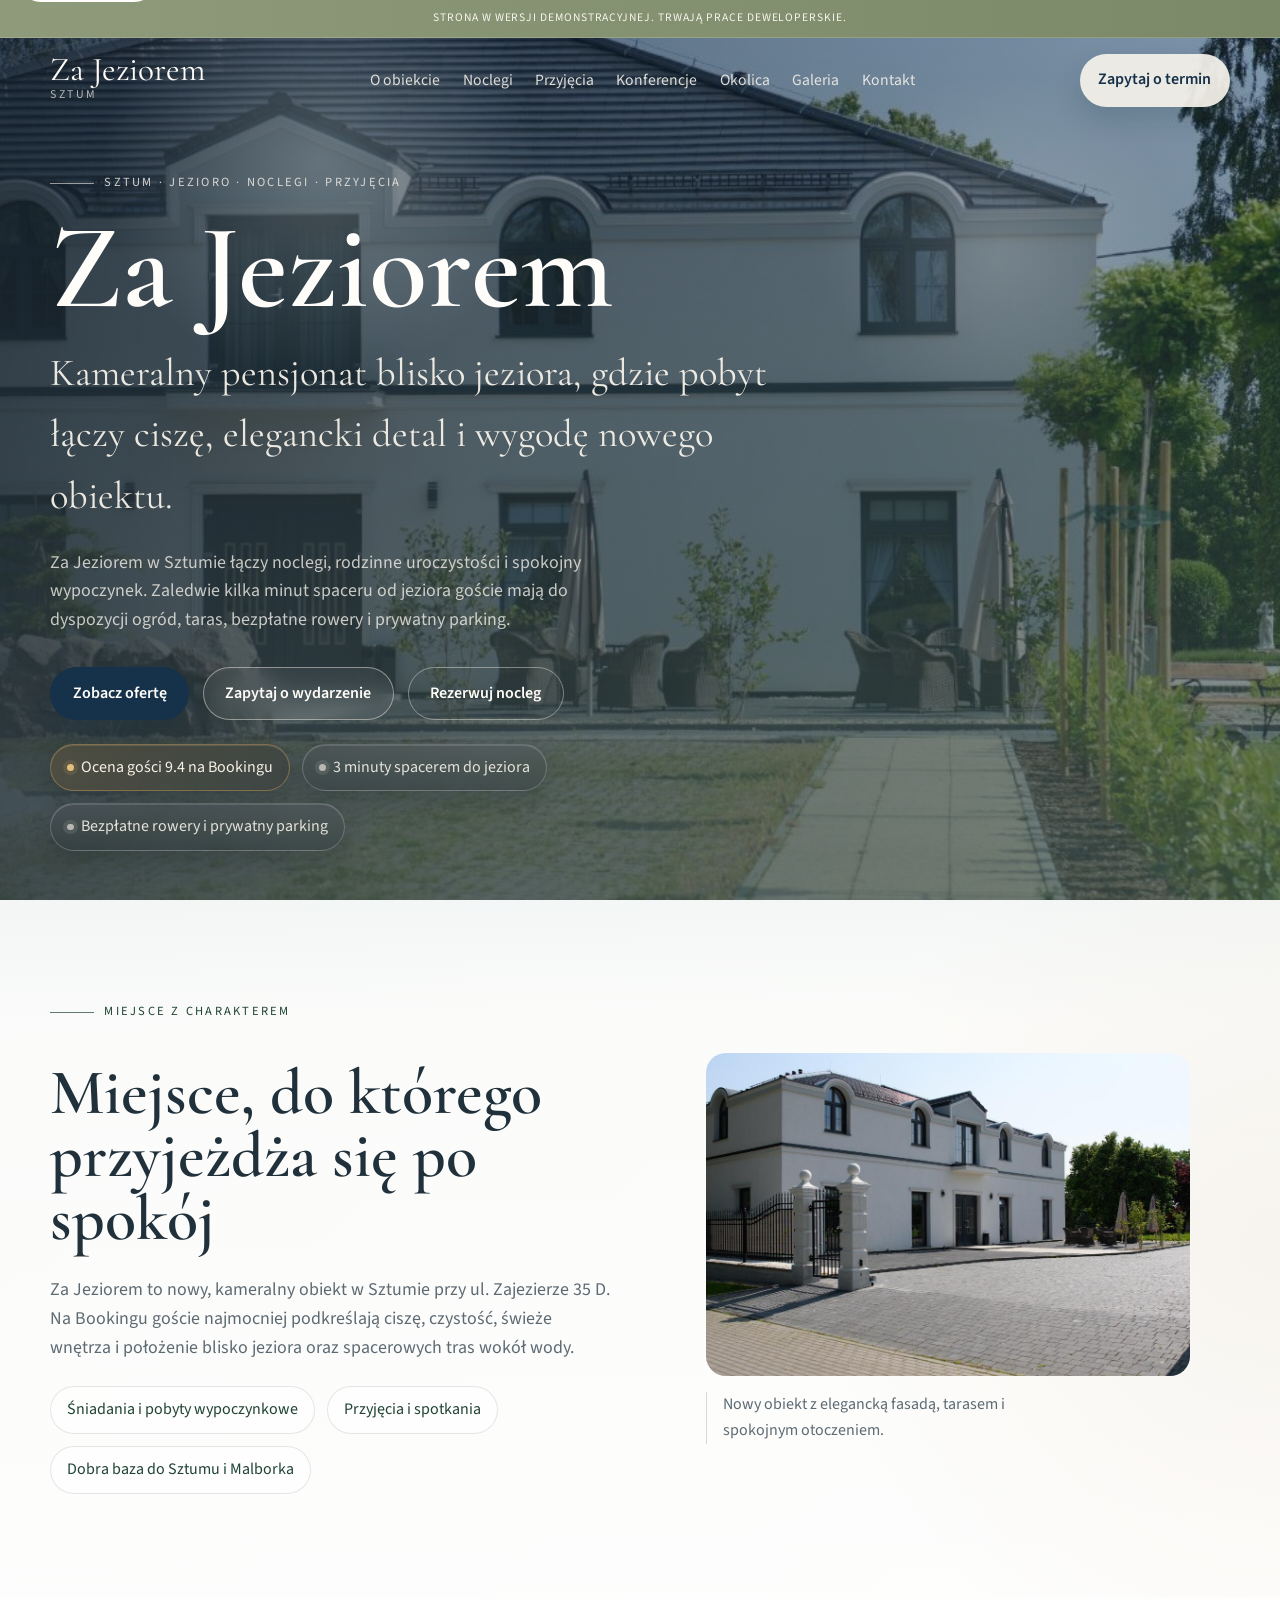
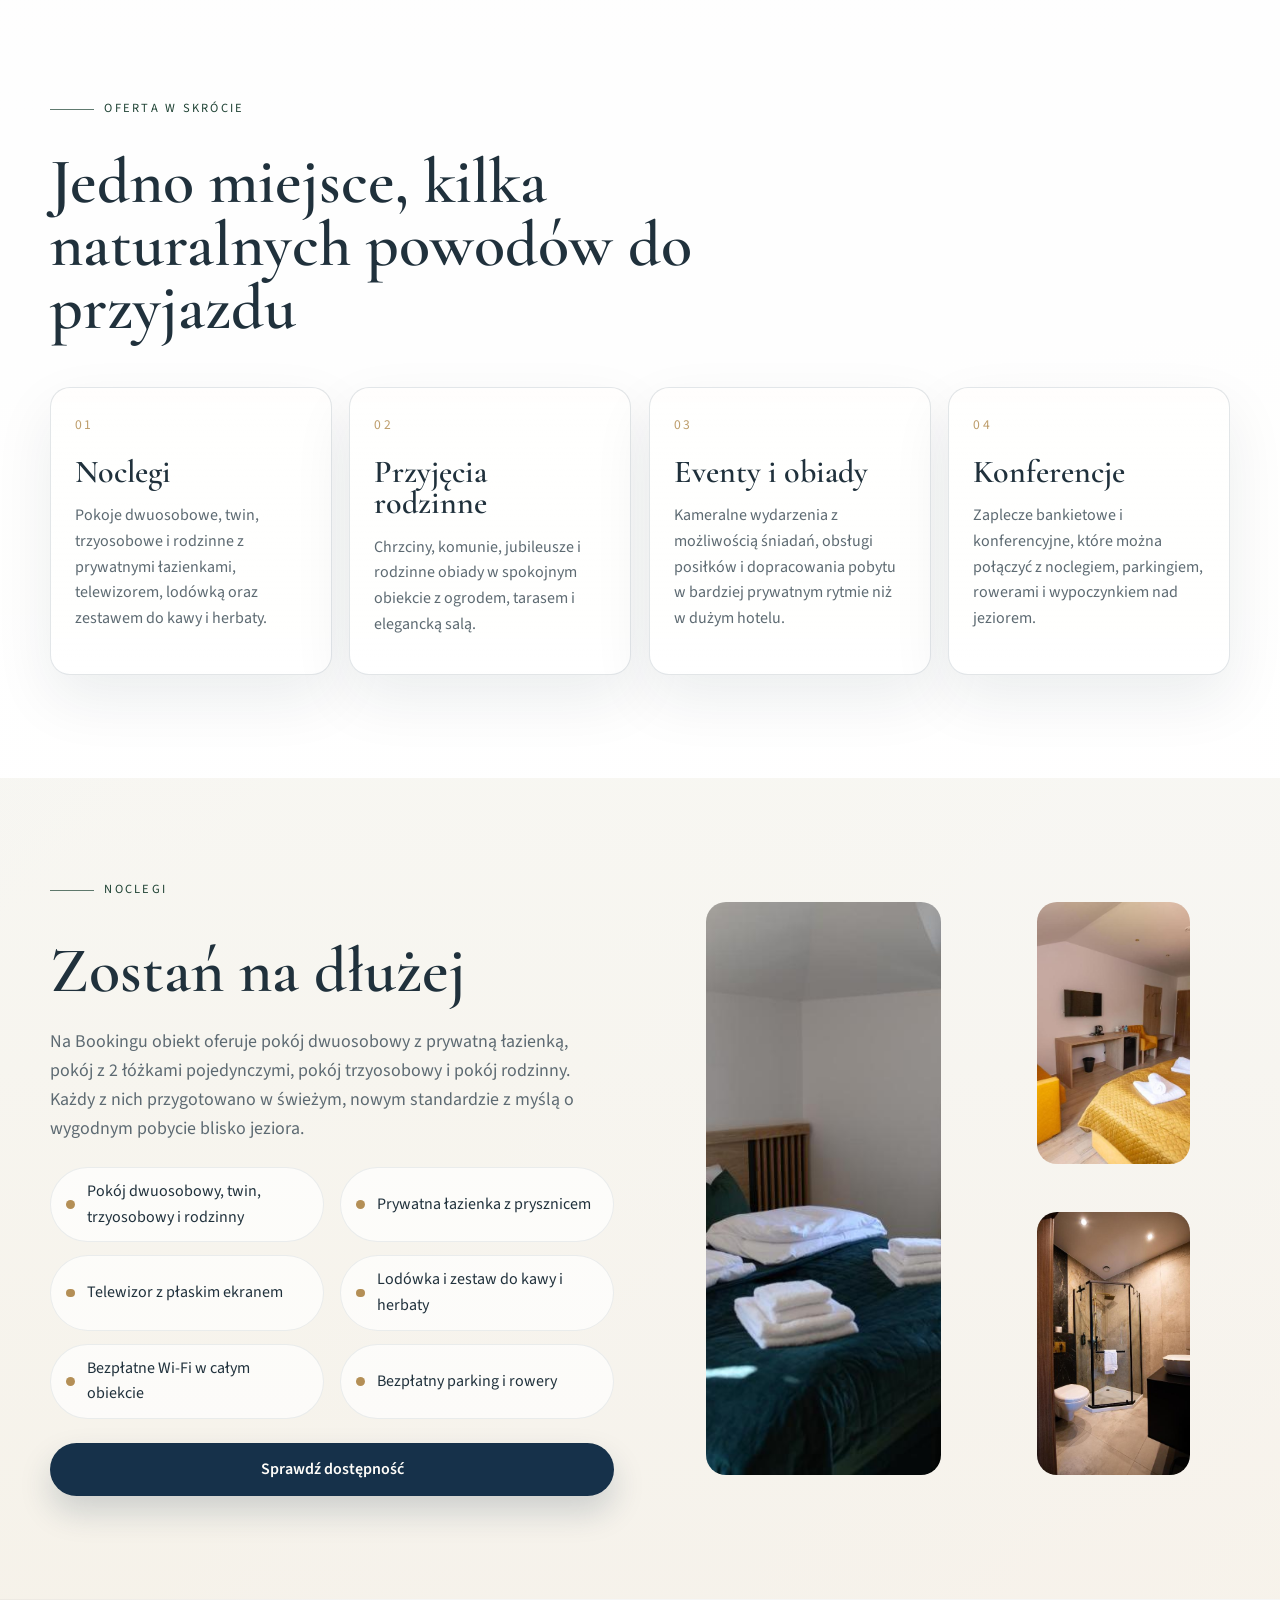
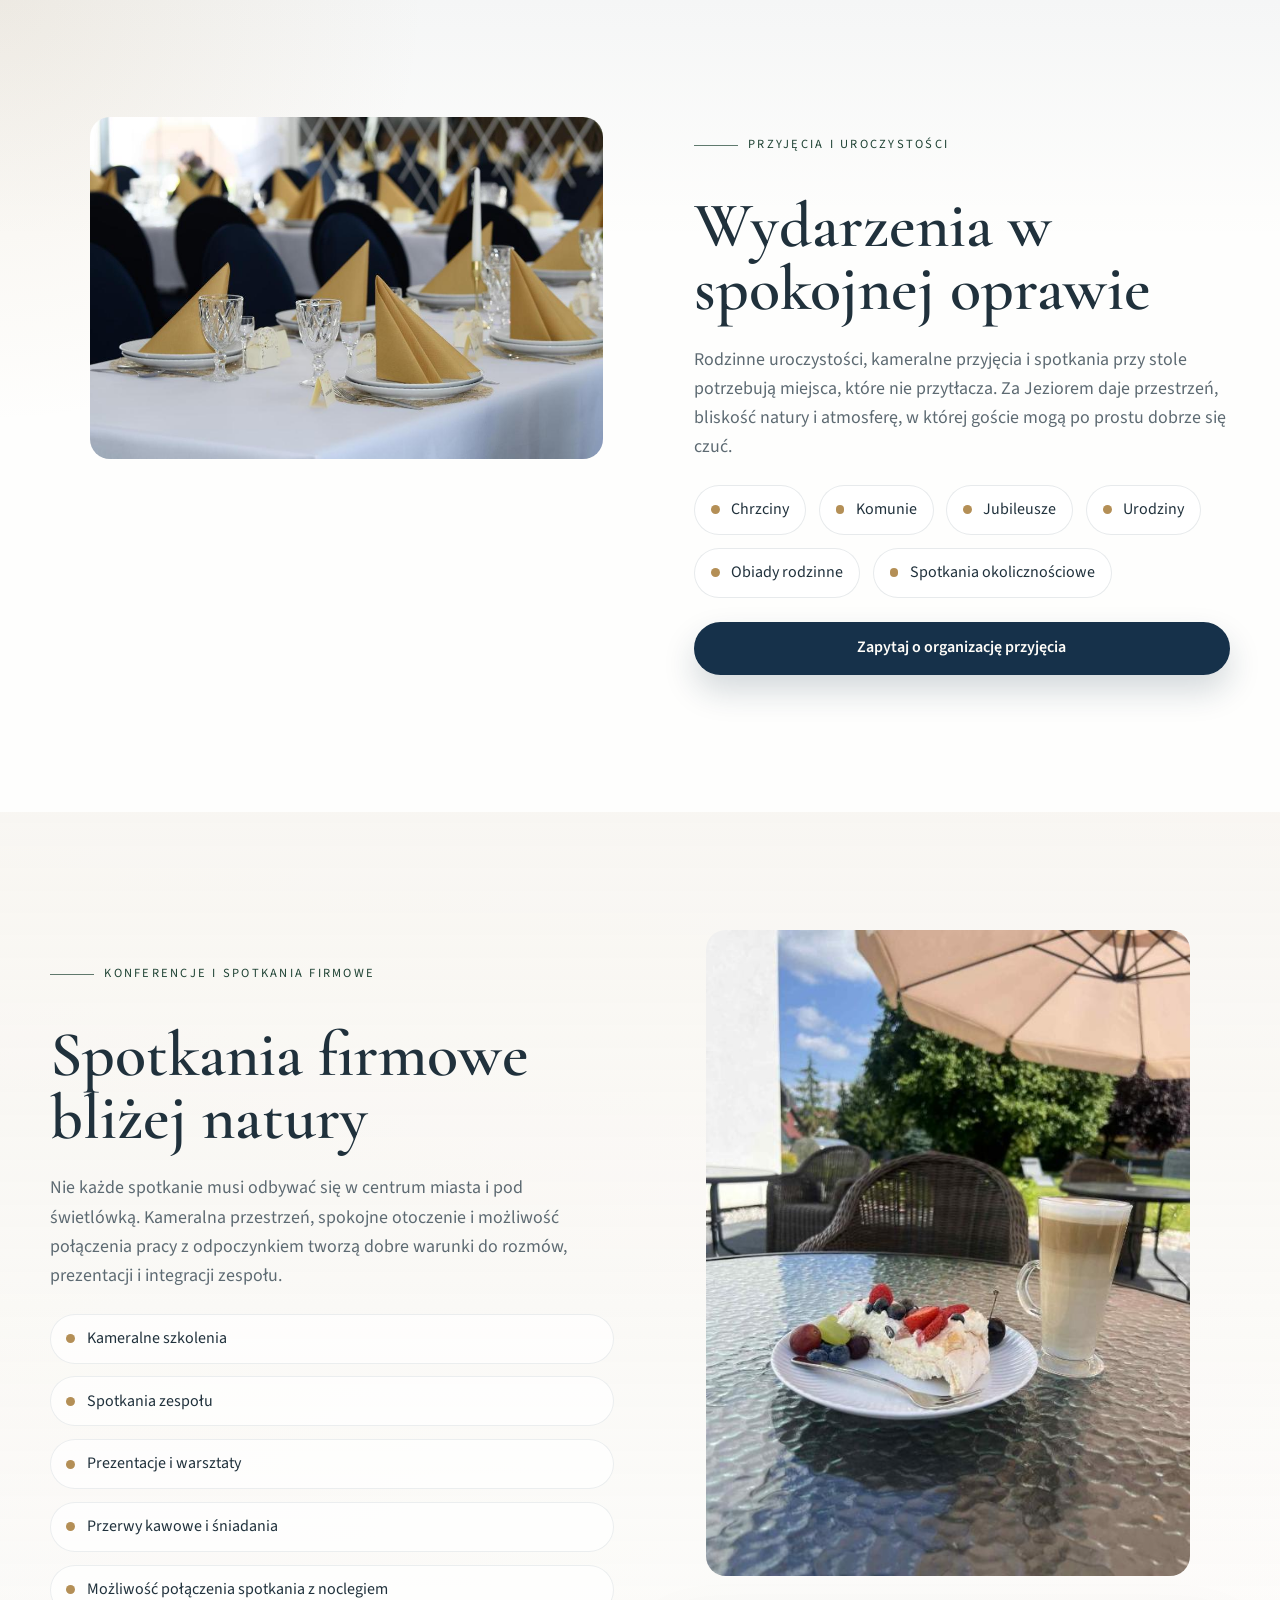
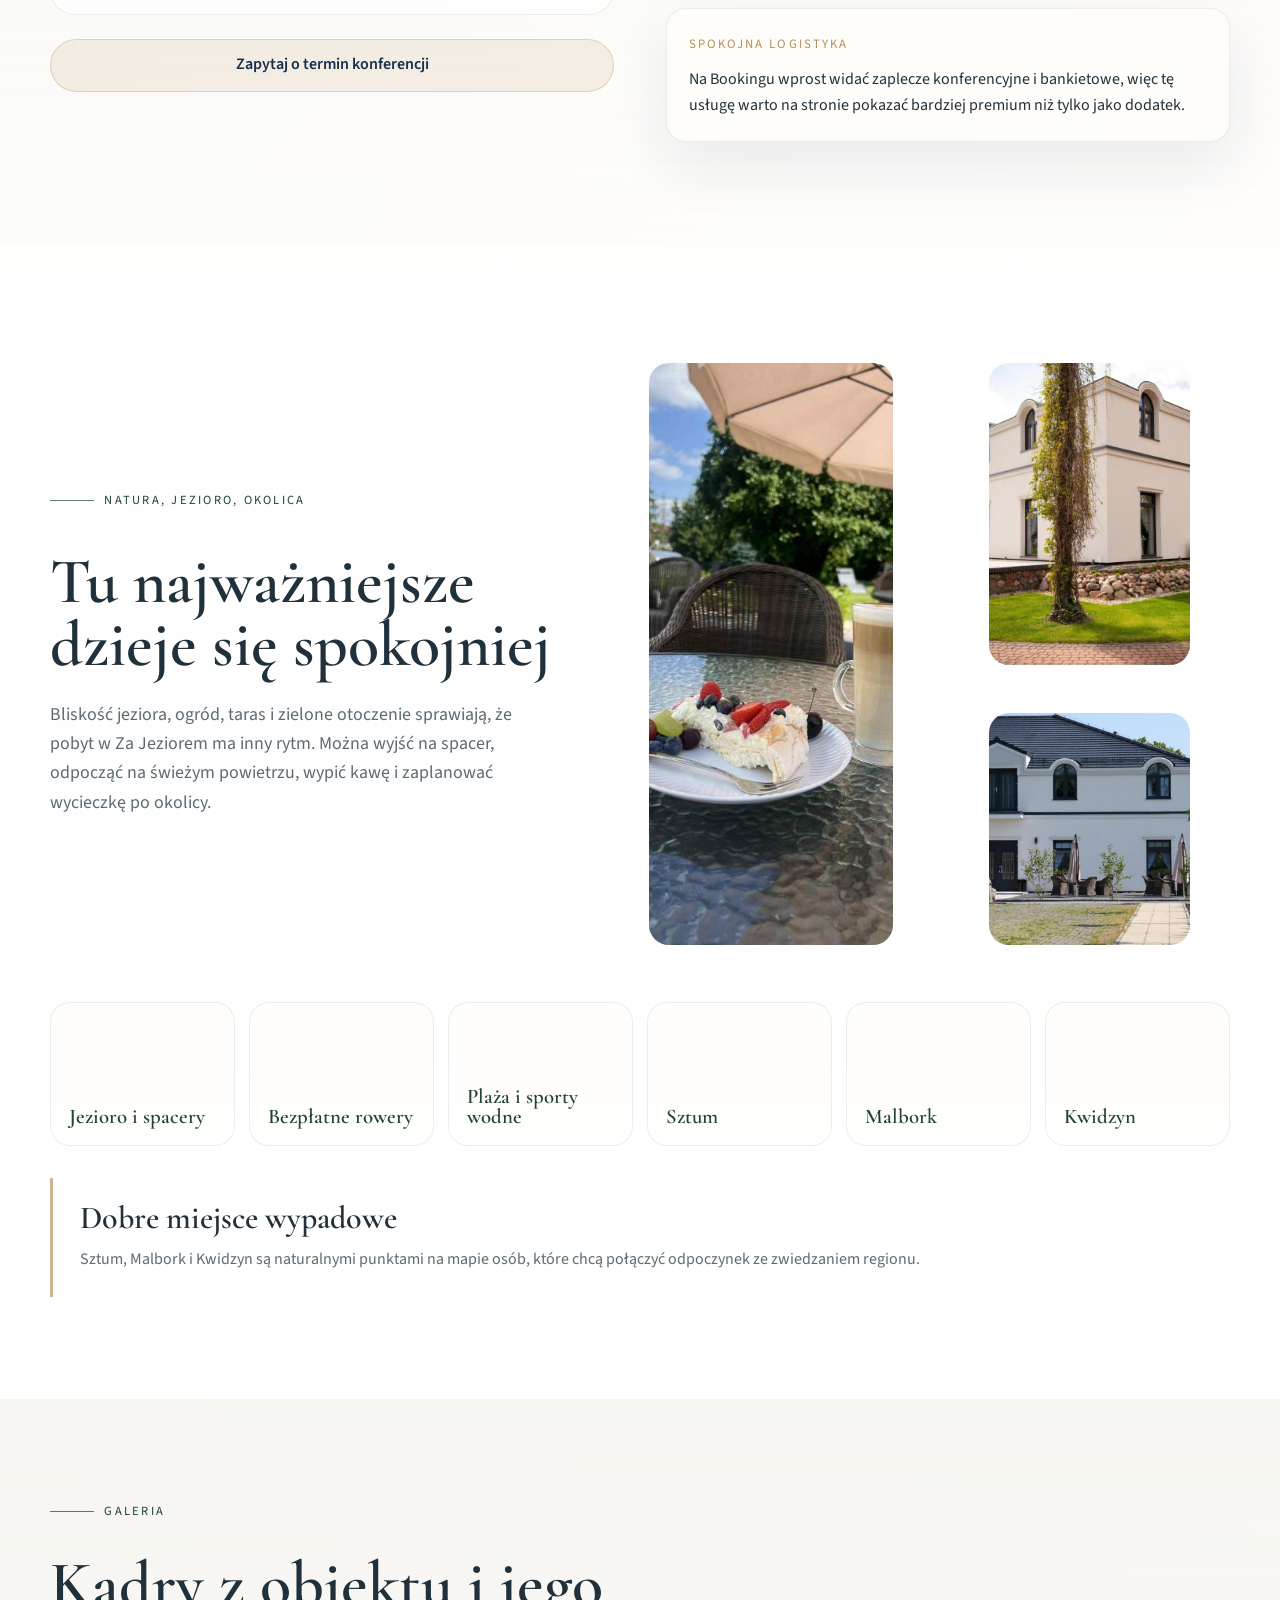
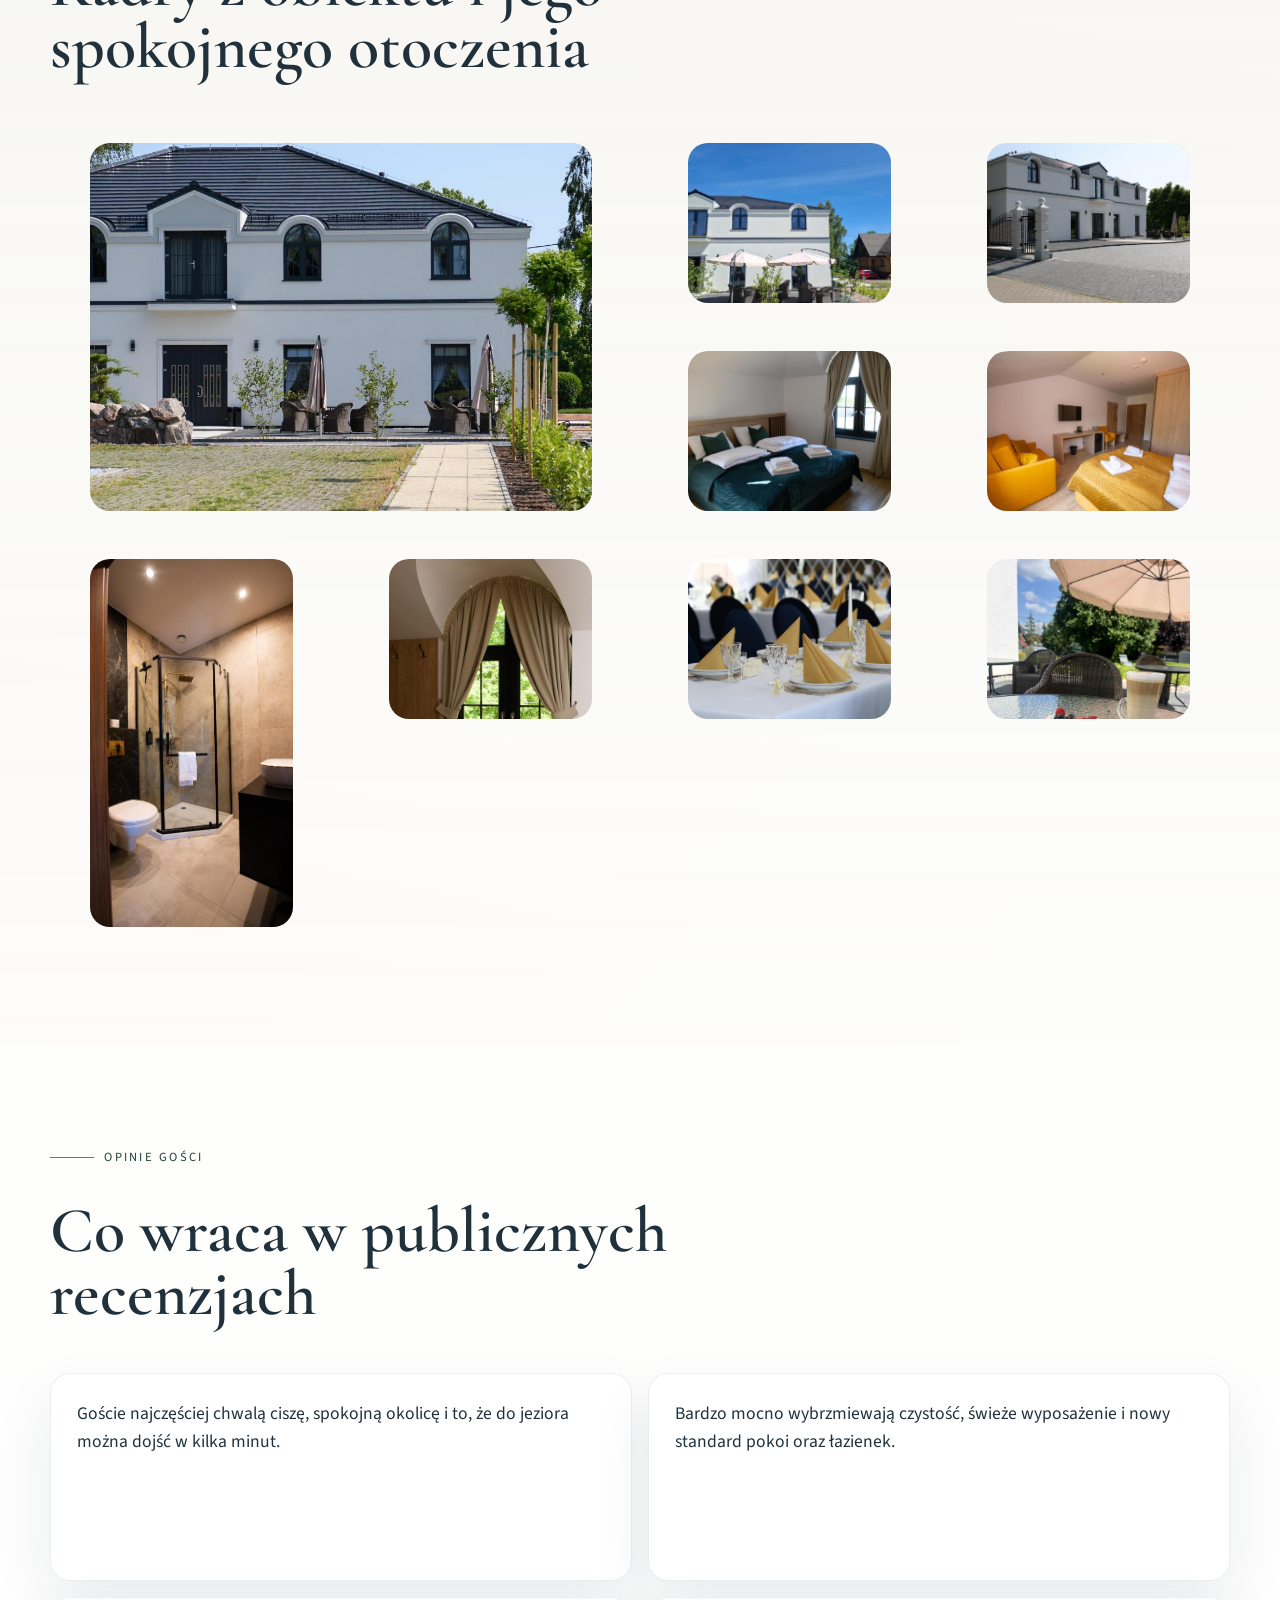
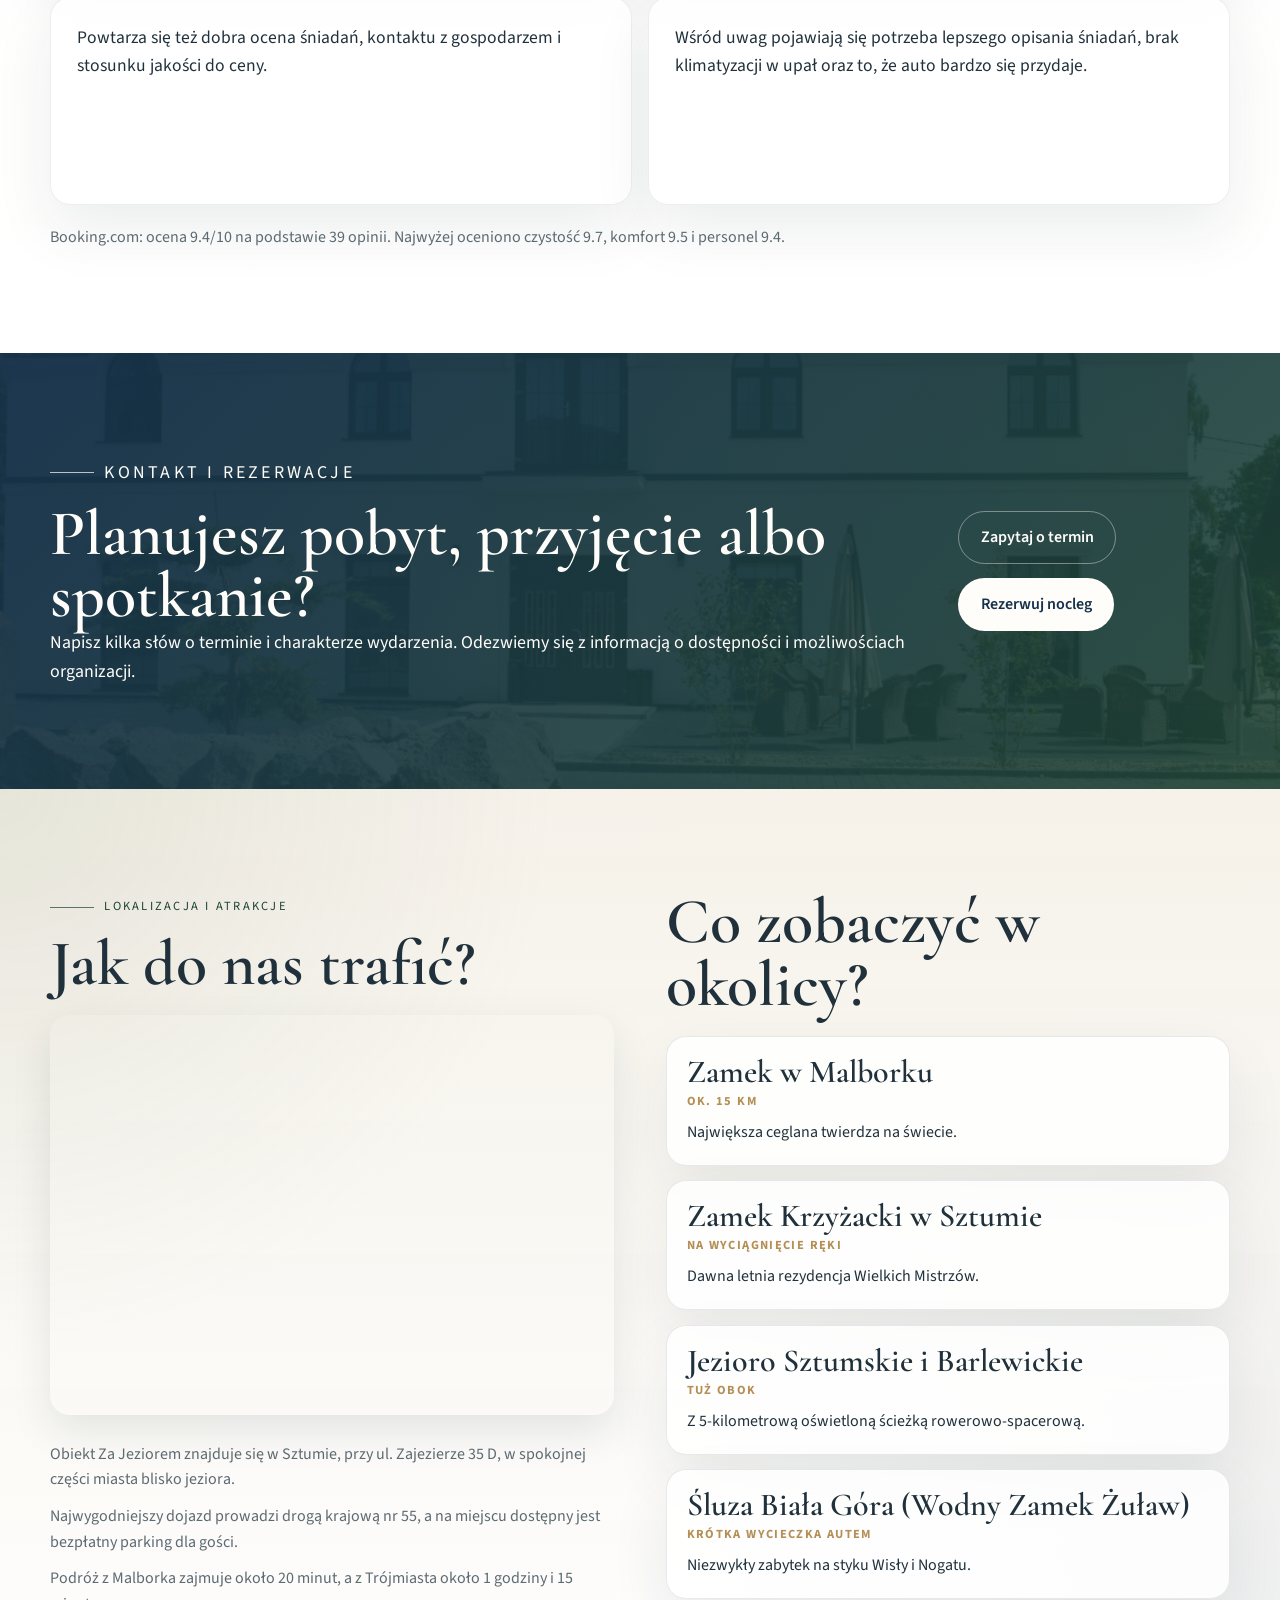
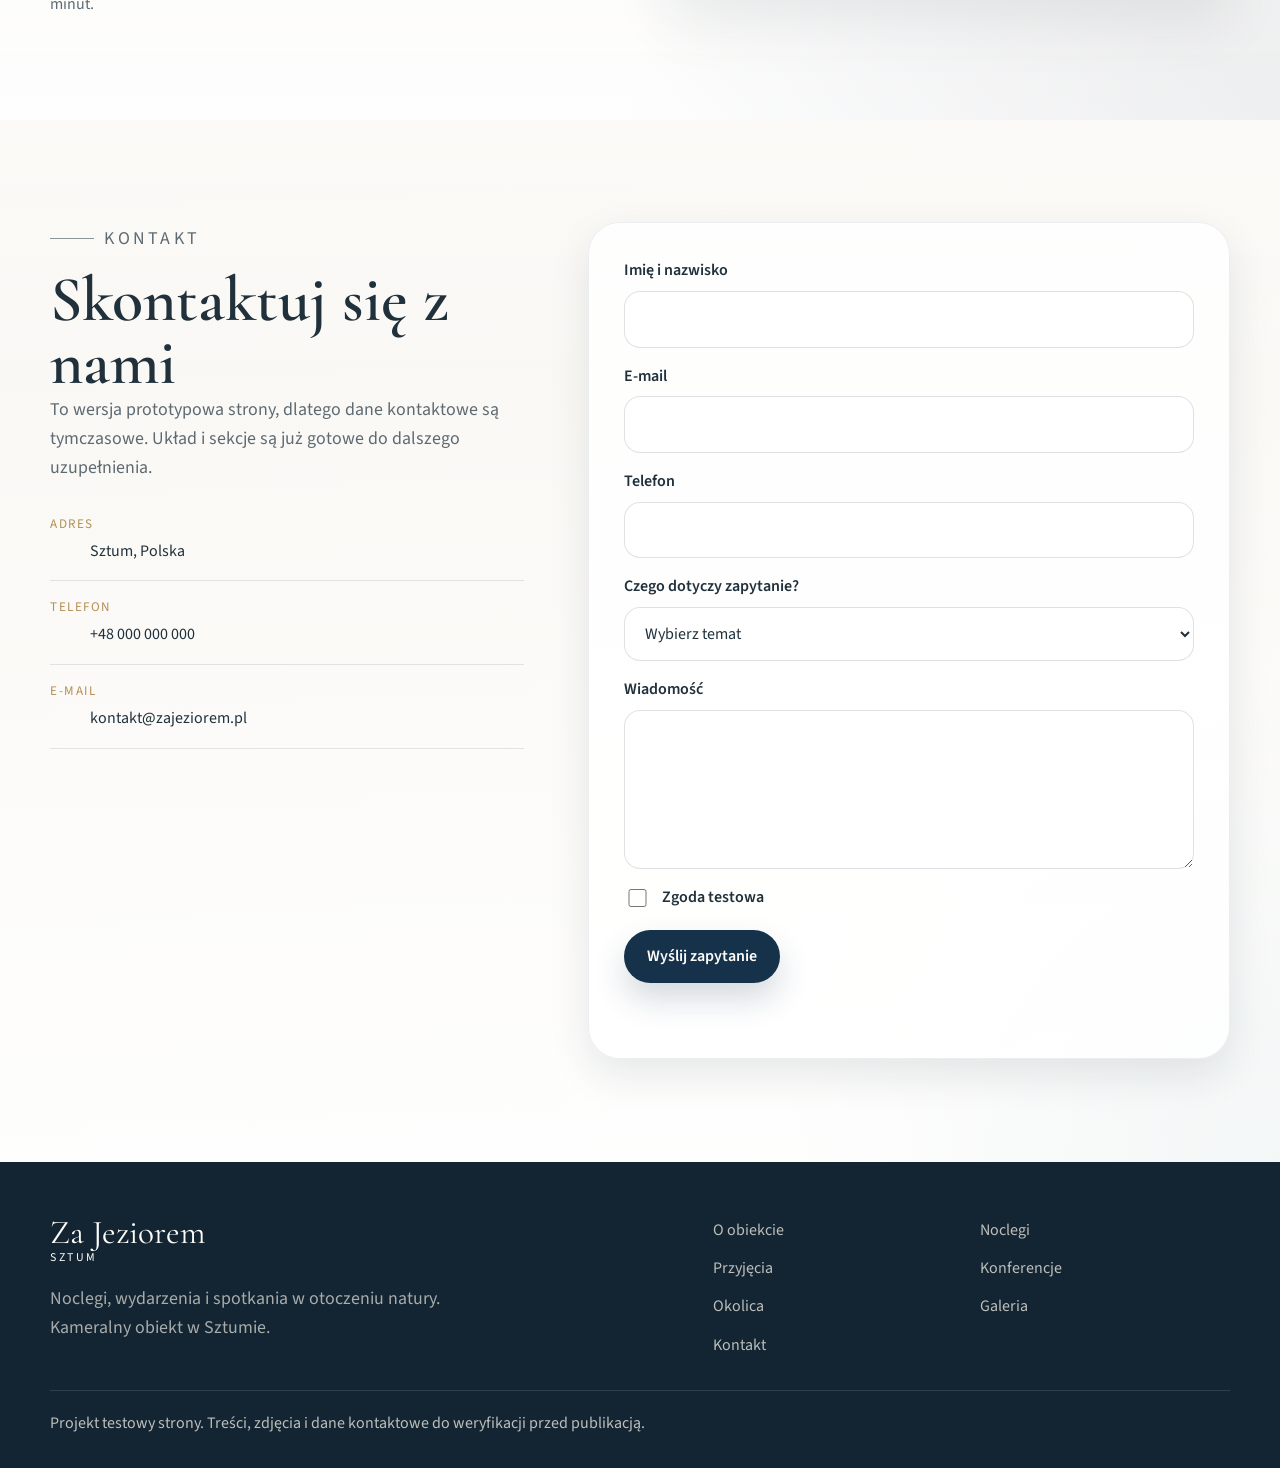
==== index.html @ 86b9a80b "zmiany" ====
<!DOCTYPE html>
<html lang="pl">
<head>
  <meta charset="UTF-8">
  <meta name="viewport" content="width=device-width, initial-scale=1.0">
  <meta name="description" content="">
  <title>Za Jeziorem</title>
  <link rel="preconnect" href="https://fonts.googleapis.com">
  <link rel="preconnect" href="https://fonts.gstatic.com" crossorigin>
  <link href="https://fonts.googleapis.com/css2?family=Cormorant+Garamond:wght@400;500;600;700&family=Source+Sans+3:wght@400;500;600;700&display=swap" rel="stylesheet">
  <link rel="stylesheet" href="styles.css">
</head>
<body class="hero-showcase-off">
  <a class="skip-link" href="#main-content" data-content="site.skipLink"></a>

  <div class="top-bar" role="status" aria-live="polite">
    <div class="shell">
      <p>Strona w wersji demonstracyjnej. Trwają prace deweloperskie.</p>
    </div>
  </div>

  <header class="site-header" id="site-header">
    <div class="shell site-header__inner">
      <a class="brand" href="#top" data-aria-label-content="site.brand.ariaLabel">
        <span class="brand__name" data-content="site.brand.name"></span>
        <span class="brand__place" data-content="site.brand.place"></span>
      </a>

      <button
        class="menu-toggle"
        id="menu-toggle"
        type="button"
        aria-expanded="false"
        aria-controls="site-nav"
        data-aria-label-open="site.menu.openLabel"
        data-aria-label-close="site.menu.closeLabel"
      >
        <span class="menu-toggle__line"></span>
        <span class="menu-toggle__line"></span>
        <span class="menu-toggle__line"></span>
      </button>

      <nav class="site-nav" id="site-nav" data-aria-label-content="site.navigationAriaLabel">
        <a data-content="site.navigation.0.label" data-link="site.navigation.0.href"></a>
        <a data-content="site.navigation.1.label" data-link="site.navigation.1.href"></a>
        <a data-content="site.navigation.2.label" data-link="site.navigation.2.href"></a>
        <a data-content="site.navigation.3.label" data-link="site.navigation.3.href"></a>
        <a data-content="site.navigation.4.label" data-link="site.navigation.4.href"></a>
        <a data-content="site.navigation.5.label" data-link="site.navigation.5.href"></a>
        <a data-content="site.navigation.6.label" data-link="site.navigation.6.href"></a>
        <a class="button button--small nav-cta" data-content="site.headerCta.label" data-link="site.headerCta.href"></a>
      </nav>

      <a class="button button--small site-header__cta" data-content="site.headerCta.label" data-link="site.headerCta.href"></a>
    </div>
  </header>

  <main id="main-content">
    <!-- ELEMENTOR NOTE: Jedna Section / Container z tłem, overlayem, Inner Container dla treści i subtelnym paskiem wyróżników pod hero. -->
    <section class="hero" id="top" data-aria-label-content="hero.ariaLabel">
      <div class="hero__media" aria-hidden="true" data-hero-media></div>
      <div class="hero__veil" aria-hidden="true"></div>
      <div class="hero__mist" aria-hidden="true"></div>
      <div class="shell hero__layout">
        <div class="hero__content reveal">
          <p class="eyebrow" data-content="hero.eyebrow"></p>
          <h1 data-content="hero.title"></h1>
          <p class="hero__lead" data-content="hero.lead"></p>
          <p class="hero__text" data-content="hero.text"></p>
          <div class="hero__actions">
            <a class="button button--primary" data-content="hero.actions.primary.label" data-link="hero.actions.primary.href"></a>
            <a class="button button--ghost" data-content="hero.actions.event.label" data-link="hero.actions.event.href"></a>
            <!-- ELEMENTOR NOTE: Zamień href na docelowy link do Bookingu lub systemu rezerwacji w content.json. -->
            <a class="button button--ghost-light" data-content="hero.actions.booking.label" data-link="booking.url"></a>
          </div>
          <div class="hero__highlights reveal" data-aria-label-content="hero.highlightsAriaLabel">
            <span class="highlight-pill" data-content="hero.highlights.0"></span>
            <span class="highlight-pill" data-content="hero.highlights.1"></span>
            <span class="highlight-pill" data-content="hero.highlights.2"></span>
          </div>
        </div>

        <aside class="hero-showcase reveal" data-aria-label-content="hero.showcaseAriaLabel">
          <div class="hero-showcase__frame">
            <img
              class="hero-showcase__image"
              data-hero-showcase-image
              data-image-src="hero.showcase.slides.0.src"
              data-image-alt="hero.showcase.slides.0.alt"
              loading="eager"
            >
          </div>
          <div class="hero-showcase__controls">
            <button class="hero-showcase__button" type="button" data-hero-prev aria-label="Poprzednie zdjęcie">‹</button>
            <div class="hero-showcase__dots" data-hero-dots aria-label="Wybór zdjęcia hero"></div>
            <button class="hero-showcase__button" type="button" data-hero-next aria-label="Następne zdjęcie">›</button>
          </div>
        </aside>
      </div>
    </section>

    <!-- ELEMENTOR NOTE: Jedna Section / Container z dwoma Inner Containerami: tekst po lewej, obraz po prawej. -->
    <section class="section section--intro" id="o-obiekcie">
      <div class="shell section-grid section-grid--intro">
        <div class="section-copy reveal">
          <p class="eyebrow eyebrow--dark" data-content="intro.eyebrow"></p>
          <h2 data-content="intro.title"></h2>
          <p class="section-copy__lead" data-content="intro.lead"></p>
          <div class="pill-row" data-aria-label-content="intro.pillsAriaLabel">
            <span class="pill" data-content="intro.pills.0"></span>
            <span class="pill" data-content="intro.pills.1"></span>
            <span class="pill" data-content="intro.pills.2"></span>
          </div>
        </div>

        <figure class="featured-photo reveal">
          <img data-image-src="intro.image.src" data-image-alt="intro.image.alt" loading="lazy">
          <figcaption data-content="intro.image.caption"></figcaption>
        </figure>
      </div>
    </section>

    <!-- ELEMENTOR NOTE: Jedna Section / Container i siatka czterech Inner Containerów lub Icon Boxów bez dodatkowej logiki. -->
    <section class="section section--offer" id="oferta">
      <div class="shell">
        <div class="section-heading reveal">
          <p class="eyebrow eyebrow--dark" data-content="offer.eyebrow"></p>
          <h2 data-content="offer.title"></h2>
        </div>

        <div class="offer-grid">
          <article class="offer-card reveal">
            <span class="offer-card__number" data-content="offer.cards.0.number"></span>
            <h3 data-content="offer.cards.0.title"></h3>
            <p data-content="offer.cards.0.text"></p>
          </article>
          <article class="offer-card reveal">
            <span class="offer-card__number" data-content="offer.cards.1.number"></span>
            <h3 data-content="offer.cards.1.title"></h3>
            <p data-content="offer.cards.1.text"></p>
          </article>
          <article class="offer-card reveal">
            <span class="offer-card__number" data-content="offer.cards.2.number"></span>
            <h3 data-content="offer.cards.2.title"></h3>
            <p data-content="offer.cards.2.text"></p>
          </article>
          <article class="offer-card reveal">
            <span class="offer-card__number" data-content="offer.cards.3.number"></span>
            <h3 data-content="offer.cards.3.title"></h3>
            <p data-content="offer.cards.3.text"></p>
          </article>
        </div>
      </div>
    </section>

    <!-- ELEMENTOR NOTE: Jedna Section / Container z dwoma kolumnami: tekst i lista po lewej, dwa lub trzy widgety Image po prawej. -->
    <section class="section section--rooms" id="noclegi">
      <div class="shell section-grid section-grid--rooms">
        <div class="section-copy reveal">
          <p class="eyebrow eyebrow--dark" data-content="rooms.eyebrow"></p>
          <h2 data-content="rooms.title"></h2>
          <p class="section-copy__lead" data-content="rooms.lead"></p>
          <ul class="feature-list" data-aria-label-content="rooms.featuresAriaLabel">
            <li data-content="rooms.features.0"></li>
            <li data-content="rooms.features.1"></li>
            <li data-content="rooms.features.2"></li>
            <li data-content="rooms.features.3"></li>
            <li data-content="rooms.features.4"></li>
            <li data-content="rooms.features.5"></li>
          </ul>
          <!-- ELEMENTOR NOTE: Link do Bookingu ustawiany w content.json. -->
          <a class="button button--primary" data-content="rooms.cta.label" data-link="booking.url"></a>
        </div>

        <div class="room-gallery reveal" data-aria-label-content="rooms.galleryAriaLabel">
          <figure class="room-gallery__primary">
            <img data-image-src="rooms.gallery.0.src" data-image-alt="rooms.gallery.0.alt" loading="lazy">
          </figure>
          <figure class="room-gallery__secondary">
            <img data-image-src="rooms.gallery.1.src" data-image-alt="rooms.gallery.1.alt" loading="lazy">
          </figure>
          <figure class="room-gallery__secondary">
            <img data-image-src="rooms.gallery.2.src" data-image-alt="rooms.gallery.2.alt" loading="lazy">
          </figure>
        </div>
      </div>
    </section>

    <!-- ELEMENTOR NOTE: Section / Container z dwoma Inner Containerami: jedno duże zdjęcie i blok tekstowy z listą oraz przyciskiem. -->
    <section class="section section--events" id="przyjecia">
      <div class="shell section-grid section-grid--events">
        <figure class="immersive-photo reveal">
          <img data-image-src="events.image.src" data-image-alt="events.image.alt" loading="lazy">
        </figure>

        <div class="section-copy reveal">
          <p class="eyebrow eyebrow--dark" data-content="events.eyebrow"></p>
          <h2 data-content="events.title"></h2>
          <p class="section-copy__lead" data-content="events.lead"></p>
          <ul class="tag-list" data-aria-label-content="events.tagsAriaLabel">
            <li data-content="events.tags.0"></li>
            <li data-content="events.tags.1"></li>
            <li data-content="events.tags.2"></li>
            <li data-content="events.tags.3"></li>
            <li data-content="events.tags.4"></li>
            <li data-content="events.tags.5"></li>
          </ul>
          <a class="button button--primary" data-content="events.cta.label" data-link="events.cta.href"></a>
        </div>
      </div>
    </section>

    <!-- ELEMENTOR NOTE: Section / Container z dwoma Inner Containerami: tekst i prosty panel z obrazem oraz tekstem pomocniczym. -->
    <section class="section section--conference" id="konferencje">
      <div class="shell section-grid section-grid--conference">
        <div class="section-copy reveal">
          <p class="eyebrow eyebrow--dark" data-content="conference.eyebrow"></p>
          <h2 data-content="conference.title"></h2>
          <p class="section-copy__lead" data-content="conference.lead"></p>
          <ul class="feature-list feature-list--compact" data-aria-label-content="conference.featuresAriaLabel">
            <li data-content="conference.features.0"></li>
            <li data-content="conference.features.1"></li>
            <li data-content="conference.features.2"></li>
            <li data-content="conference.features.3"></li>
            <li data-content="conference.features.4"></li>
          </ul>
          <a class="button button--secondary" data-content="conference.cta.label" data-link="conference.cta.href"></a>
        </div>

        <div class="conference-panel reveal">
          <figure class="conference-panel__photo">
            <img data-image-src="conference.image.src" data-image-alt="conference.image.alt" loading="lazy">
          </figure>
          <div class="conference-panel__card">
            <span class="conference-panel__label" data-content="conference.sideCard.label"></span>
            <p data-content="conference.sideCard.text"></p>
          </div>
        </div>
      </div>
    </section>

    <!-- ELEMENTOR NOTE: Sekcja z jednym Containerem na wstęp, drugim na mozaikę zdjęć i osobnym gridem kart, łatwa do odtworzenia widgetami Image i Heading. -->
    <section class="section section--nature" id="okolica">
      <div class="shell">
        <div class="section-grid section-grid--nature">
          <div class="section-copy reveal">
            <p class="eyebrow eyebrow--dark" data-content="nature.eyebrow"></p>
            <h2 data-content="nature.title"></h2>
            <p class="section-copy__lead" data-content="nature.lead"></p>
          </div>

          <div class="nature-mosaic reveal" data-aria-label-content="nature.mosaicAriaLabel">
            <figure class="nature-mosaic__large">
              <img data-image-src="nature.mosaic.0.src" data-image-alt="nature.mosaic.0.alt" loading="lazy">
            </figure>
            <figure class="nature-mosaic__small">
              <img data-image-src="nature.mosaic.1.src" data-image-alt="nature.mosaic.1.alt" loading="lazy">
            </figure>
            <figure class="nature-mosaic__small">
              <img data-image-src="nature.mosaic.2.src" data-image-alt="nature.mosaic.2.alt" loading="lazy">
            </figure>
          </div>
        </div>

        <div class="nature-cards">
          <article class="nature-card reveal"><h3 data-content="nature.cards.0"></h3></article>
          <article class="nature-card reveal"><h3 data-content="nature.cards.1"></h3></article>
          <article class="nature-card reveal"><h3 data-content="nature.cards.2"></h3></article>
          <article class="nature-card reveal"><h3 data-content="nature.cards.3"></h3></article>
          <article class="nature-card reveal"><h3 data-content="nature.cards.4"></h3></article>
          <article class="nature-card reveal"><h3 data-content="nature.cards.5"></h3></article>
        </div>

        <aside class="destination-note reveal">
          <h3 data-content="nature.destination.title"></h3>
          <p data-content="nature.destination.text"></p>
        </aside>
      </div>
    </section>

    <!-- ELEMENTOR NOTE: Galerię można odtworzyć jako Gallery lub jako grid Containerów z widgetami Image i podpisami. -->
    <section class="section section--gallery" id="galeria">
      <div class="shell">
        <div class="section-heading reveal">
          <p class="eyebrow eyebrow--dark" data-content="gallery.eyebrow"></p>
          <h2 data-content="gallery.title"></h2>
        </div>

        <div class="gallery-grid">
          <figure class="gallery-item gallery-item--wide reveal">
            <img data-image-src="gallery.items.0.src" data-image-alt="gallery.items.0.alt" loading="lazy">
            <figcaption data-content="gallery.items.0.caption"></figcaption>
          </figure>
          <figure class="gallery-item reveal">
            <img data-image-src="gallery.items.1.src" data-image-alt="gallery.items.1.alt" loading="lazy">
            <figcaption data-content="gallery.items.1.caption"></figcaption>
          </figure>
          <figure class="gallery-item reveal">
            <img data-image-src="gallery.items.2.src" data-image-alt="gallery.items.2.alt" loading="lazy">
            <figcaption data-content="gallery.items.2.caption"></figcaption>
          </figure>
          <figure class="gallery-item reveal">
            <img data-image-src="gallery.items.3.src" data-image-alt="gallery.items.3.alt" loading="lazy">
            <figcaption data-content="gallery.items.3.caption"></figcaption>
          </figure>
          <figure class="gallery-item reveal">
            <img data-image-src="gallery.items.4.src" data-image-alt="gallery.items.4.alt" loading="lazy">
            <figcaption data-content="gallery.items.4.caption"></figcaption>
          </figure>
          <figure class="gallery-item gallery-item--tall reveal">
            <img data-image-src="gallery.items.5.src" data-image-alt="gallery.items.5.alt" loading="lazy">
            <figcaption data-content="gallery.items.5.caption"></figcaption>
          </figure>
          <figure class="gallery-item reveal">
            <img data-image-src="gallery.items.6.src" data-image-alt="gallery.items.6.alt" loading="lazy">
            <figcaption data-content="gallery.items.6.caption"></figcaption>
          </figure>
          <figure class="gallery-item reveal">
            <img data-image-src="gallery.items.7.src" data-image-alt="gallery.items.7.alt" loading="lazy">
            <figcaption data-content="gallery.items.7.caption"></figcaption>
          </figure>
          <figure class="gallery-item reveal">
            <img data-image-src="gallery.items.8.src" data-image-alt="gallery.items.8.alt" loading="lazy">
            <figcaption data-content="gallery.items.8.caption"></figcaption>
          </figure>
        </div>
      </div>
    </section>

    <!-- ELEMENTOR NOTE: Cztery proste kontenery tekstowe; docelowo można je podmienić na prawdziwe cytaty lub widget opinii. -->
    <section class="section section--reviews">
      <div class="shell">
        <div class="section-heading reveal">
          <p class="eyebrow eyebrow--dark" data-content="reviews.eyebrow"></p>
          <h2 data-content="reviews.title"></h2>
        </div>

        <div class="reviews-grid">
          <article class="review-card reveal">
            <p data-content="reviews.items.0"></p>
          </article>
          <article class="review-card reveal">
            <p data-content="reviews.items.1"></p>
          </article>
          <article class="review-card reveal">
            <p data-content="reviews.items.2"></p>
          </article>
          <article class="review-card reveal">
            <p data-content="reviews.items.3"></p>
          </article>
        </div>

        <p class="reviews-note reveal" data-content="reviews.note"></p>
      </div>
    </section>

    <!-- ELEMENTOR NOTE: Osobna Section / Container z tłem, Heading, Text Editor i dwoma Button widgetami. -->
    <section class="section cta-band">
      <div class="shell cta-band__inner reveal">
        <div>
          <p class="eyebrow" data-content="cta.eyebrow"></p>
          <h2 data-content="cta.title"></h2>
          <p data-content="cta.text"></p>
        </div>
        <div class="cta-band__actions">
          <a class="button button--ghost-light" data-content="cta.primaryAction.label" data-link="cta.primaryAction.href"></a>
          <!-- ELEMENTOR NOTE: Link do Bookingu ustawiany w content.json. -->
          <a class="button button--primary-light" data-content="cta.bookingAction.label" data-link="booking.url"></a>
        </div>
      </div>
    </section>

    <section class="section section--location" id="lokalizacja">
      <div class="shell section-grid section-grid--location">
        <div class="location-access reveal">
          <p class="eyebrow eyebrow--dark" data-content="location.eyebrow"></p>
          <h2 data-content="location.accessTitle"></h2>
          <div class="location-map-wrap">
            <iframe
              class="location-map"
              data-embed-src="location.map.embedUrl"
              title="Mapa dojazdu do obiektu Za Jeziorem"
              loading="lazy"
              referrerpolicy="no-referrer-when-downgrade"
              allowfullscreen
            ></iframe>
          </div>
          <div class="location-directions">
            <p data-content="location.directions.0"></p>
            <p data-content="location.directions.1"></p>
            <p data-content="location.directions.2"></p>
          </div>
        </div>

        <div class="location-attractions reveal">
          <h2 data-content="location.attractionsTitle"></h2>
          <div class="location-cards" data-aria-label-content="location.attractionsAriaLabel">
            <article class="location-card">
              <h3 data-content="location.attractions.0.name"></h3>
              <p class="location-card__distance" data-content="location.attractions.0.distance"></p>
              <p data-content="location.attractions.0.description"></p>
            </article>
            <article class="location-card">
              <h3 data-content="location.attractions.1.name"></h3>
              <p class="location-card__distance" data-content="location.attractions.1.distance"></p>
              <p data-content="location.attractions.1.description"></p>
            </article>
            <article class="location-card">
              <h3 data-content="location.attractions.2.name"></h3>
              <p class="location-card__distance" data-content="location.attractions.2.distance"></p>
              <p data-content="location.attractions.2.description"></p>
            </article>
            <article class="location-card">
              <h3 data-content="location.attractions.3.name"></h3>
              <p class="location-card__distance" data-content="location.attractions.3.distance"></p>
              <p data-content="location.attractions.3.description"></p>
            </article>
          </div>
        </div>
      </div>
    </section>

    <!-- ELEMENTOR NOTE: Sekcja kontaktu do odtworzenia jako dwa Containery; formularz można później zrobić widgetem Form lub zewnętrzną wtyczką. -->
    <section class="section section--contact" id="kontakt">
      <div class="shell contact-layout">
        <div class="contact-copy reveal">
          <p class="eyebrow eyebrow--dark" data-content="contact.eyebrow"></p>
          <h2 data-content="contact.title"></h2>
          <p class="section-copy__lead" data-content="contact.lead"></p>

          <dl class="contact-details">
            <div>
              <dt data-content="contact.details.address.label"></dt>
              <dd data-content="contact.details.address.text"></dd>
            </div>
            <div>
              <dt data-content="contact.details.phone.label"></dt>
              <dd><a data-content="contact.details.phone.text" data-link="contact.details.phone.href"></a></dd>
            </div>
            <div>
              <dt data-content="contact.details.email.label"></dt>
              <dd><a data-content="contact.details.email.text" data-link="contact.details.email.href"></a></dd>
            </div>
          </dl>
        </div>

        <form class="contact-form reveal" id="contact-form" novalidate>
          <div class="form-row">
            <label for="name" data-content="contact.form.nameLabel"></label>
            <input id="name" name="name" type="text" autocomplete="name" required>
          </div>
          <div class="form-row">
            <label for="email" data-content="contact.form.emailLabel"></label>
            <input id="email" name="email" type="email" autocomplete="email" required>
          </div>
          <div class="form-row">
            <label for="phone" data-content="contact.form.phoneLabel"></label>
            <input id="phone" name="phone" type="tel" autocomplete="tel">
          </div>
          <div class="form-row">
            <label for="topic" data-content="contact.form.topicLabel"></label>
            <select id="topic" name="topic" required>
              <option value="" data-content="contact.form.topicOptions.0.label"></option>
              <option value="nocleg" data-content="contact.form.topicOptions.1.label"></option>
              <option value="przyjecie" data-content="contact.form.topicOptions.2.label"></option>
              <option value="konferencja" data-content="contact.form.topicOptions.3.label"></option>
              <option value="inne" data-content="contact.form.topicOptions.4.label"></option>
            </select>
          </div>
          <div class="form-row">
            <label for="message" data-content="contact.form.messageLabel"></label>
            <textarea id="message" name="message" rows="5" required></textarea>
          </div>
          <label class="checkbox-row" for="consent">
            <input id="consent" name="consent" type="checkbox" required>
            <span data-content="contact.form.consentLabel"></span>
          </label>
          <button class="button button--primary" type="submit" data-content="contact.form.submitLabel"></button>
          <p class="form-feedback" id="form-feedback" role="status" aria-live="polite"></p>
        </form>
      </div>
    </section>
  </main>

  <footer class="site-footer">
    <div class="shell site-footer__grid">
      <div>
        <a class="brand brand--footer" href="#top">
          <span class="brand__name" data-content="site.brand.name"></span>
          <span class="brand__place" data-content="site.brand.place"></span>
        </a>
        <p class="site-footer__copy" data-content="footer.copy"></p>
      </div>

      <nav class="footer-nav" data-aria-label-content="footer.navigationAriaLabel">
        <a data-content="site.navigation.0.label" data-link="site.navigation.0.href"></a>
        <a data-content="site.navigation.1.label" data-link="site.navigation.1.href"></a>
        <a data-content="site.navigation.2.label" data-link="site.navigation.2.href"></a>
        <a data-content="site.navigation.3.label" data-link="site.navigation.3.href"></a>
        <a data-content="site.navigation.4.label" data-link="site.navigation.4.href"></a>
        <a data-content="site.navigation.5.label" data-link="site.navigation.5.href"></a>
        <a data-content="site.navigation.6.label" data-link="site.navigation.6.href"></a>
      </nav>
    </div>
    <div class="shell site-footer__bottom">
      <p data-content="footer.note"></p>
    </div>
  </footer>

  <div class="lightbox" id="lightbox" aria-hidden="true">
    <button class="lightbox__close" type="button" aria-label="Zamknij podgląd zdjęcia">×</button>
    <img class="lightbox__image" src="" alt="">
  </div>

  <script src="script.js"></script>
</body>
</html>
---- styles.css ----
:root {
  --color-forest: #1f4334;
  --color-lake: #16314a;
  --color-sage: #8e9b7b;
  --color-ivory: #f6f2ea;
  --color-sand: #ddd0bc;
  --color-brass: #b48f56;
  --color-mist: #d7e4e6;
  --color-paper: #fffdf9;
  --color-ink: #20313c;
  --color-muted: #5d6a72;
  --color-line: rgba(32, 49, 60, 0.12);
  --shadow-soft: 0 24px 60px rgba(18, 38, 47, 0.08);
  --shadow-card: 0 16px 40px rgba(18, 38, 47, 0.1);
  --radius-sm: 0.75rem;
  --radius-md: 1.25rem;
  --radius-lg: 2rem;
  --shell: min(1180px, calc(100% - 2rem));
  --font-heading: "Cormorant Garamond", Georgia, serif;
  --font-body: "Source Sans 3", "Segoe UI", sans-serif;
  --transition: 220ms ease;
  --top-bar-height: 2.35rem;
}

*,
*::before,
*::after {
  box-sizing: border-box;
}

html {
  scroll-behavior: smooth;
}

body {
  margin: 0;
  font-family: var(--font-body);
  color: var(--color-ink);
  background:
    radial-gradient(circle at top left, rgba(215, 228, 230, 0.5), transparent 30%),
    linear-gradient(180deg, #fbf8f2 0%, var(--color-ivory) 38%, #f7f4ee 100%);
  line-height: 1.6;
}

body.menu-open {
  overflow: hidden;
}

img {
  display: block;
  max-width: 100%;
}

a {
  color: inherit;
  text-decoration: none;
}

button,
input,
select,
textarea {
  font: inherit;
}

button {
  cursor: pointer;
}

:focus-visible {
  outline: 3px solid rgba(180, 143, 86, 0.45);
  outline-offset: 4px;
}

.skip-link {
  position: absolute;
  left: 1rem;
  top: -3rem;
  z-index: 2000;
  padding: 0.75rem 1rem;
  background: var(--color-paper);
  border-radius: 999px;
  transition: top var(--transition);
}

.skip-link:focus {
  top: 1rem;
}

.shell {
  width: var(--shell);
  margin: 0 auto;
}

.top-bar {
  position: fixed;
  inset: 0 0 auto;
  z-index: 1100;
  min-height: var(--top-bar-height);
  display: flex;
  align-items: center;
  background:
    linear-gradient(90deg, rgba(142, 155, 123, 0.96), rgba(122, 136, 103, 0.96)),
    var(--color-sage);
  color: rgba(255, 253, 249, 0.92);
  border-bottom: 1px solid rgba(255, 255, 255, 0.16);
  letter-spacing: 0.08em;
  text-transform: uppercase;
  font-size: 0.72rem;
}

.top-bar .shell {
  display: flex;
  align-items: center;
  justify-content: center;
}

.top-bar p {
  text-align: center;
}

.section {
  position: relative;
  padding: clamp(5.5rem, 8vw, 8.5rem) 0;
}

.section::before {
  content: "";
  position: absolute;
  inset: 0;
  pointer-events: none;
}

h1,
h2,
h3 {
  margin: 0;
  font-family: var(--font-heading);
  font-weight: 600;
  line-height: 0.98;
  letter-spacing: 0;
}

h1 {
  font-size: clamp(4rem, 10vw, 7.5rem);
}

h2 {
  font-size: clamp(2.7rem, 5vw, 4.5rem);
}

h3 {
  font-size: clamp(1.55rem, 3vw, 2rem);
}

p {
  margin: 0;
}

.eyebrow {
  display: inline-flex;
  align-items: center;
  gap: 0.65rem;
  margin-bottom: 1rem;
  color: rgba(246, 242, 234, 0.82);
  font-size: 0.78rem;
  letter-spacing: 0.18em;
  text-transform: uppercase;
}

.eyebrow::before {
  content: "";
  width: 2.75rem;
  height: 1px;
  background: currentColor;
  opacity: 0.7;
}

.eyebrow--dark {
  color: var(--color-forest);
}

.section-heading {
  display: grid;
  gap: 1rem;
  max-width: 48rem;
  margin-bottom: 3rem;
}

.section-copy {
  display: grid;
  gap: 1.5rem;
  align-content: start;
}

.hero__content,
.hero__highlights,
.section-copy,
.featured-photo,
.room-gallery,
.conference-panel,
.contact-copy,
.contact-form,
.nature-mosaic,
.gallery-item,
.cta-band__inner > * {
  min-width: 0;
}

.hero .reveal {
  opacity: 1;
  transform: none;
}

.section-copy__lead,
.section-heading p:last-child,
.site-footer__copy,
.contact-copy p,
.cta-band p {
  font-size: 1.12rem;
  line-height: 1.62;
  color: var(--color-muted);
}

.button {
  display: inline-flex;
  align-items: center;
  justify-content: center;
  min-height: 3.25rem;
  padding: 0.8rem 1.35rem;
  border: 1px solid transparent;
  border-radius: 999px;
  font-weight: 600;
  transition:
    transform var(--transition),
    background-color var(--transition),
    border-color var(--transition),
    color var(--transition),
    box-shadow var(--transition);
}

.button:hover {
  transform: translateY(-2px);
}

.button--small {
  min-height: 2.9rem;
  padding-inline: 1.1rem;
}

.button--primary {
  background: var(--color-lake);
  color: var(--color-paper);
  box-shadow: 0 16px 32px rgba(22, 49, 74, 0.18);
}

.button--primary:hover,
.button--primary:focus-visible {
  background: #10283d;
}

.button--secondary {
  background: rgba(180, 143, 86, 0.12);
  color: var(--color-lake);
  border-color: rgba(180, 143, 86, 0.3);
}

.button--secondary:hover,
.button--secondary:focus-visible {
  background: rgba(180, 143, 86, 0.22);
}

.button--ghost {
  border-color: rgba(246, 242, 234, 0.46);
  color: var(--color-paper);
  background: rgba(255, 255, 255, 0.06);
  backdrop-filter: blur(10px);
}

.button--ghost:hover,
.button--ghost-light:hover {
  background: rgba(255, 255, 255, 0.18);
}

.button--ghost-light {
  border-color: rgba(246, 242, 234, 0.42);
  color: var(--color-paper);
}

.button--primary-light {
  background: var(--color-paper);
  color: var(--color-lake);
}

.button--primary-light:hover,
.button--primary-light:focus-visible {
  background: #f0ece4;
}

.site-header {
  position: fixed;
  inset: var(--top-bar-height) 0 auto;
  z-index: 1000;
  padding: 1rem 0;
  transition:
    background-color var(--transition),
    box-shadow var(--transition),
    backdrop-filter var(--transition),
    padding var(--transition);
}

.site-header.is-scrolled {
  padding: 0.7rem 0;
  background: rgba(246, 242, 234, 0.86);
  backdrop-filter: blur(18px);
  box-shadow: 0 8px 28px rgba(24, 43, 57, 0.08);
}

.site-header__inner {
  display: flex;
  align-items: center;
  justify-content: space-between;
  gap: 1rem;
}

.brand {
  display: inline-grid;
  gap: 0.05rem;
  position: relative;
  z-index: 10;
}

.brand__name {
  font-family: var(--font-heading);
  font-size: clamp(1.9rem, 2.6vw, 2.5rem);
  line-height: 0.92;
  color: var(--color-paper);
  white-space: nowrap;
}

.brand__place {
  font-size: 0.74rem;
  letter-spacing: 0.22em;
  text-transform: uppercase;
  color: rgba(246, 242, 234, 0.7);
}

.site-header.is-scrolled .brand__name,
.site-header.is-scrolled .site-nav a:not(.nav-cta) {
  color: var(--color-lake);
}

.site-header.is-scrolled .brand__place {
  color: rgba(22, 49, 74, 0.66);
}

.site-nav {
  display: flex;
  align-items: center;
  gap: 1.4rem;
}

.site-nav a {
  font-size: 0.98rem;
  color: rgba(246, 242, 234, 0.88);
  transition: color var(--transition), opacity var(--transition);
}

.site-nav a:hover,
.site-nav a:focus-visible,
.footer-nav a:hover,
.footer-nav a:focus-visible {
  color: var(--color-brass);
}

.nav-cta,
.site-header__cta {
  background: rgba(246, 242, 234, 0.92);
  color: var(--color-lake);
  box-shadow: 0 12px 28px rgba(17, 39, 58, 0.16);
}

.nav-cta {
  display: none;
}

.nav-cta:hover,
.site-header__cta:hover,
.nav-cta:focus-visible,
.site-header__cta:focus-visible {
  background: var(--color-paper);
  color: #10283d;
}

.menu-toggle {
  display: none;
  position: relative;
  z-index: 10;
  width: 3rem;
  height: 3rem;
  padding: 0;
  border: 1px solid rgba(246, 242, 234, 0.25);
  border-radius: 999px;
  background: rgba(255, 255, 255, 0.07);
  backdrop-filter: blur(10px);
}

.menu-toggle__line {
  position: absolute;
  left: 0.78rem;
  width: 1.4rem;
  height: 2px;
  background: var(--color-paper);
  transition: transform var(--transition), opacity var(--transition), top var(--transition);
}

.menu-toggle__line:nth-child(1) { top: 0.95rem; }
.menu-toggle__line:nth-child(2) { top: 1.45rem; }
.menu-toggle__line:nth-child(3) { top: 1.95rem; }

.site-header.is-scrolled .menu-toggle {
  border-color: rgba(22, 49, 74, 0.12);
  background: rgba(255, 255, 255, 0.82);
}

.site-header.is-scrolled .menu-toggle__line {
  background: var(--color-lake);
}

.menu-toggle[aria-expanded="true"] .menu-toggle__line:nth-child(1) {
  top: 1.45rem;
  transform: rotate(45deg);
}

.menu-toggle[aria-expanded="true"] .menu-toggle__line:nth-child(2) {
  opacity: 0;
}

.menu-toggle[aria-expanded="true"] .menu-toggle__line:nth-child(3) {
  top: 1.45rem;
  transform: rotate(-45deg);
}

.hero {
  position: relative;
  min-height: 100svh;
  padding: calc(8rem + var(--top-bar-height)) 0 3rem;
  color: var(--color-paper);
  overflow: clip;
}

.hero__media,
.hero__image,
.hero__veil,
.hero__mist {
  position: absolute;
  inset: 0;
}

.hero__media {
  overflow: hidden;
}

.hero__image {
  width: 100%;
  height: 100%;
  object-fit: cover;
  opacity: 0;
  transform: scale(1.025);
  transition:
    opacity 1800ms ease,
    transform 6000ms ease;
}

.hero__image.is-active {
  opacity: 1;
  transform: scale(1);
}

.hero__veil {
  background:
    linear-gradient(90deg, rgba(15, 27, 38, 0.72) 0%, rgba(15, 27, 38, 0.44) 38%, rgba(15, 27, 38, 0.2) 100%),
    linear-gradient(180deg, rgba(22, 49, 74, 0.24) 0%, rgba(31, 67, 52, 0.56) 100%);
}

.hero__mist {
  background:
    radial-gradient(circle at 25% 18%, rgba(215, 228, 230, 0.28), transparent 18%),
    radial-gradient(circle at 78% 28%, rgba(255, 255, 255, 0.18), transparent 15%),
    linear-gradient(180deg, transparent 0%, rgba(246, 242, 234, 0.12) 100%);
}

.hero__layout {
  position: relative;
  display: grid;
  align-items: center;
  grid-template-columns: minmax(0, 1fr) minmax(18rem, 24rem);
  gap: clamp(2rem, 4vw, 3.5rem);
  min-height: calc(100svh - 11rem - var(--top-bar-height));
}

.hero__content {
  max-width: 40rem;
}

.hero-showcase {
  position: relative;
  width: 100%;
  padding: 0;
}

.hero-showcase__frame {
  position: relative;
  min-height: 30rem;
  overflow: hidden;
  border-radius: var(--radius-lg);
  background: rgba(255, 255, 255, 0.08);
  border: 1px solid rgba(246, 242, 234, 0.16);
  box-shadow: 0 28px 60px rgba(7, 18, 27, 0.28);
}

.hero-showcase__image {
  display: block;
  position: absolute;
  inset: 0;
  width: 100%;
  height: 100%;
  object-fit: cover;
  opacity: 1;
  transform: scale(1);
  transition:
    opacity 900ms ease,
    transform 2400ms ease;
}

.hero-showcase__controls {
  position: absolute;
  inset: auto 1rem 1rem;
  display: flex;
  align-items: center;
  justify-content: space-between;
  gap: 1rem;
}

.hero-showcase__button {
  width: 2.9rem;
  height: 2.9rem;
  border: 1px solid rgba(246, 242, 234, 0.22);
  border-radius: 999px;
  background: rgba(255, 255, 255, 0.12);
  color: var(--color-paper);
  font-size: 1.5rem;
  line-height: 1;
  backdrop-filter: blur(12px);
}

.hero-showcase__button:hover,
.hero-showcase__button:focus-visible {
  background: rgba(255, 255, 255, 0.2);
}

.hero-showcase__dots {
  display: flex;
  flex: 1;
  justify-content: center;
  gap: 0.55rem;
}

.hero-showcase__dot {
  width: 0.7rem;
  height: 0.7rem;
  padding: 0;
  border: 0;
  border-radius: 999px;
  background: rgba(255, 255, 255, 0.34);
}

.hero-showcase__dot.is-active {
  background: var(--color-paper);
  transform: scale(1.08);
}

.hero__lead {
  margin-top: 1rem;
  font-family: var(--font-heading);
  font-size: clamp(1.55rem, 3vw, 2.45rem);
  color: rgba(246, 242, 234, 0.94);
}

.hero__text {
  margin-top: 1.35rem;
  max-width: 34rem;
  font-size: 1.12rem;
  color: rgba(246, 242, 234, 0.78);
}

.hero__actions {
  display: flex;
  flex-wrap: wrap;
  gap: 0.85rem;
  margin-top: 2rem;
}

.hero__highlights {
  display: flex;
  flex-wrap: wrap;
  gap: 0.75rem;
  margin-top: 1.5rem;
}

.highlight-pill {
  display: inline-flex;
  align-items: center;
  gap: 0.45rem;
  min-height: 2.7rem;
  padding: 0.62rem 1rem;
  border: 1px solid rgba(246, 242, 234, 0.22);
  border-radius: 999px;
  background:
    linear-gradient(180deg, rgba(255, 255, 255, 0.1), rgba(255, 255, 255, 0.02)),
    rgba(16, 28, 39, 0.28);
  color: rgba(246, 242, 234, 0.9);
  box-shadow:
    inset 0 1px 0 rgba(255, 255, 255, 0.12),
    0 10px 24px rgba(7, 16, 24, 0.18);
  backdrop-filter: blur(8px);
}

.highlight-pill::before {
  content: "";
  width: 0.42rem;
  height: 0.42rem;
  border-radius: 999px;
  background: rgba(246, 242, 234, 0.66);
  box-shadow: 0 0 0 4px rgba(246, 242, 234, 0.1);
}

.highlight-pill:first-child {
  border-color: rgba(180, 143, 86, 0.56);
  background:
    linear-gradient(135deg, rgba(180, 143, 86, 0.26), rgba(180, 143, 86, 0.08)),
    rgba(16, 28, 39, 0.34);
  color: rgba(255, 248, 236, 0.96);
}

.highlight-pill:first-child::before {
  background: rgba(233, 193, 128, 0.98);
  box-shadow: 0 0 0 4px rgba(180, 143, 86, 0.18);
}

.section-grid {
  display: grid;
  gap: clamp(2rem, 4vw, 4rem);
  align-items: center;
}

.section-grid--intro,
.section-grid--rooms,
.section-grid--conference {
  grid-template-columns: minmax(0, 1fr) minmax(0, 1fr);
}

.section-grid--events {
  grid-template-columns: minmax(0, 1.05fr) minmax(0, 0.95fr);
}

.section-grid--nature {
  grid-template-columns: minmax(0, 0.9fr) minmax(0, 1.1fr);
  margin-bottom: 2.6rem;
}

.section-grid--location {
  grid-template-columns: minmax(0, 1fr) minmax(0, 1fr);
  align-items: start;
}

.section--intro {
  background:
    linear-gradient(180deg, rgba(255, 255, 255, 0.78), rgba(255, 255, 255, 0.9)),
    linear-gradient(135deg, rgba(142, 155, 123, 0.08), rgba(246, 242, 234, 0.44));
}

.section--intro::before {
  background:
    linear-gradient(180deg, rgba(215, 228, 230, 0.18), transparent 18%),
    radial-gradient(circle at right center, rgba(180, 143, 86, 0.08), transparent 35%);
}

.featured-photo,
.immersive-photo,
.conference-panel,
.contact-form,
.destination-note {
  position: relative;
}

.featured-photo img,
.immersive-photo img,
.conference-panel__photo img,
.nature-mosaic img,
.room-gallery img {
  width: 100%;
  height: 100%;
  object-fit: cover;
  border-radius: var(--radius-md);
}

.featured-photo {
  display: grid;
  gap: 1rem;
}

.featured-photo figcaption {
  max-width: 20rem;
  padding-left: 1rem;
  border-left: 1px solid rgba(31, 67, 52, 0.18);
  color: var(--color-muted);
}

.pill-row {
  display: flex;
  flex-wrap: wrap;
  gap: 0.75rem;
}

.pill {
  display: inline-flex;
  align-items: center;
  min-height: 2.75rem;
  padding: 0.65rem 1rem;
  border: 1px solid rgba(31, 67, 52, 0.12);
  border-radius: 999px;
  background: rgba(255, 255, 255, 0.6);
  color: var(--color-forest);
}

.section--offer {
  background:
    linear-gradient(180deg, rgba(255, 255, 255, 0.94), rgba(255, 255, 255, 0.98)),
    linear-gradient(180deg, rgba(215, 228, 230, 0.12), rgba(255, 255, 255, 0));
}

.offer-grid {
  display: grid;
  grid-template-columns: repeat(4, minmax(0, 1fr));
  gap: 1.1rem;
}

.offer-card {
  position: relative;
  min-height: 18rem;
  padding: 1.5rem;
  border: 1px solid rgba(22, 49, 74, 0.12);
  border-radius: var(--radius-md);
  background:
    linear-gradient(180deg, rgba(255, 255, 255, 0.74), rgba(255, 255, 255, 0.94)),
    var(--color-paper);
  box-shadow: var(--shadow-soft);
  transition:
    transform var(--transition),
    box-shadow var(--transition),
    border-color var(--transition);
}

.offer-card__number {
  display: inline-flex;
  margin-bottom: 1.25rem;
  color: rgba(180, 143, 86, 0.88);
  font-size: 0.85rem;
  letter-spacing: 0.18em;
}

.offer-card p {
  margin-top: 1rem;
  color: var(--color-muted);
}

.section--rooms {
  background:
    linear-gradient(180deg, rgba(248, 247, 243, 0.92), rgba(246, 242, 234, 0.92)),
    linear-gradient(135deg, rgba(142, 155, 123, 0.08), rgba(255, 255, 255, 0.44));
}

.feature-list,
.tag-list {
  margin: 0;
  padding: 0;
  list-style: none;
}

.feature-list {
  display: grid;
  grid-template-columns: repeat(2, minmax(0, 1fr));
  gap: 0.8rem 1rem;
}

.feature-list li {
  display: flex;
  align-items: center;
  gap: 0.75rem;
  min-height: 3rem;
  padding: 0.7rem 0.95rem;
  border-radius: 999px;
  background: rgba(255, 255, 255, 0.68);
  border: 1px solid rgba(22, 49, 74, 0.08);
}

.feature-list li::before,
.tag-list li::before {
  content: "";
  flex: 0 0 0.55rem;
  width: 0.55rem;
  height: 0.55rem;
  border-radius: 999px;
  background: var(--color-brass);
}

.feature-list--compact {
  grid-template-columns: 1fr;
}

.room-gallery {
  display: grid;
  grid-template-columns: minmax(0, 1.35fr) minmax(0, 1fr);
  gap: 1rem;
}

.room-gallery__primary {
  grid-row: span 2;
  min-height: 34rem;
}

.room-gallery__secondary {
  min-height: 16.4rem;
}

.section--events::before {
  background:
    radial-gradient(circle at left top, rgba(180, 143, 86, 0.12), transparent 28%),
    linear-gradient(180deg, rgba(22, 49, 74, 0.04), transparent 30%);
}

.section--events {
  background: rgba(255, 255, 255, 0.9);
}

.immersive-photo {
  min-height: 36rem;
}

.tag-list {
  display: flex;
  flex-wrap: wrap;
  gap: 0.8rem;
}

.tag-list li {
  display: inline-flex;
  align-items: center;
  gap: 0.7rem;
  min-height: 3rem;
  padding: 0.7rem 1rem;
  border: 1px solid rgba(22, 49, 74, 0.1);
  border-radius: 999px;
  background: rgba(255, 255, 255, 0.7);
}

.section--conference {
  background:
    linear-gradient(180deg, rgba(249, 247, 243, 0.96), rgba(255, 255, 255, 0.78)),
    linear-gradient(135deg, rgba(142, 155, 123, 0.1), rgba(255, 255, 255, 0.42));
}

.conference-panel {
  display: grid;
  gap: 1rem;
}

.conference-panel__photo {
  min-height: 20rem;
}

.conference-panel__card {
  padding: 1.4rem;
  border-radius: var(--radius-md);
  background: var(--color-paper);
  border: 1px solid rgba(22, 49, 74, 0.08);
  box-shadow: var(--shadow-soft);
}

.conference-panel__label {
  display: inline-block;
  margin-bottom: 0.8rem;
  color: var(--color-brass);
  letter-spacing: 0.16em;
  text-transform: uppercase;
  font-size: 0.8rem;
}

.section--nature {
  background:
    linear-gradient(180deg, rgba(255, 255, 255, 0.94), rgba(255, 255, 255, 0.98)),
    linear-gradient(180deg, rgba(246, 242, 234, 0.28), rgba(246, 242, 234, 0.54));
}

.nature-mosaic {
  display: grid;
  grid-template-columns: minmax(0, 1.15fr) minmax(0, 1fr);
  gap: 1rem;
}

.nature-mosaic__large {
  grid-row: span 2;
  min-height: 30rem;
}

.nature-mosaic__small {
  min-height: 14.5rem;
}

.nature-cards {
  display: grid;
  grid-template-columns: repeat(6, minmax(0, 1fr));
  gap: 0.9rem;
}

.nature-card {
  min-height: 9rem;
  padding: 1.1rem;
  display: flex;
  align-items: flex-end;
  border-radius: var(--radius-md);
  background:
    linear-gradient(180deg, rgba(255, 255, 255, 0.3), rgba(255, 255, 255, 0.92)),
    var(--color-paper);
  border: 1px solid rgba(22, 49, 74, 0.08);
  transition:
    transform var(--transition),
    box-shadow var(--transition),
    border-color var(--transition);
}

.nature-card h3 {
  font-size: 1.3rem;
  color: var(--color-forest);
}

.destination-note {
  margin-top: 2rem;
  padding: 1.5rem 1.7rem;
  border-left: 3px solid rgba(180, 143, 86, 0.66);
  background: rgba(255, 255, 255, 0.52);
  border-radius: 0 var(--radius-md) var(--radius-md) 0;
}

.destination-note p {
  margin-top: 0.85rem;
  color: var(--color-muted);
}

.section--gallery {
  background:
    linear-gradient(180deg, rgba(248, 247, 243, 0.92), rgba(255, 255, 255, 0.82)),
    linear-gradient(135deg, rgba(142, 155, 123, 0.08), rgba(246, 242, 234, 0.22));
}

.gallery-grid {
  display: grid;
  grid-template-columns: repeat(4, minmax(0, 1fr));
  grid-auto-rows: 12rem;
  gap: 1rem;
}

.gallery-item {
  position: relative;
  display: grid;
  overflow: hidden;
  border-radius: var(--radius-md);
  background: #ddd;
}

.gallery-item img {
  width: 100%;
  height: 100%;
  object-fit: cover;
  transition: transform 500ms ease;
}

.gallery-item figcaption {
  position: absolute;
  inset: auto 0 0;
  padding: 1.15rem 1rem 0.95rem;
  background: linear-gradient(180deg, transparent, rgba(16, 28, 39, 0.72));
  color: var(--color-paper);
  transform: translateY(16%);
  opacity: 0;
  transition: transform var(--transition), opacity var(--transition);
}

.gallery-item:hover img,
.gallery-item:focus-within img {
  transform: scale(1.04);
}

.gallery-item:hover figcaption,
.gallery-item:focus-within figcaption {
  transform: translateY(0);
  opacity: 1;
}

.gallery-item--wide {
  grid-column: span 2;
  grid-row: span 2;
}

.gallery-item--tall {
  grid-row: span 2;
}

.section--reviews {
  background:
    linear-gradient(180deg, rgba(255, 255, 255, 0.92), rgba(255, 255, 255, 0.98)),
    radial-gradient(circle at top left, rgba(215, 228, 230, 0.2), transparent 18%);
}

.reviews-grid {
  display: grid;
  grid-template-columns: repeat(2, minmax(0, 1fr));
  gap: 1rem;
}

.review-card {
  min-height: 13rem;
  padding: 1.6rem;
  border-radius: var(--radius-md);
  background: rgba(255, 255, 255, 0.82);
  border: 1px solid rgba(22, 49, 74, 0.08);
  box-shadow: var(--shadow-soft);
  transition:
    transform var(--transition),
    box-shadow var(--transition),
    border-color var(--transition);
}

.review-card p {
  font-size: 1.1rem;
}

.reviews-note {
  margin-top: 1.25rem;
  color: var(--color-muted);
}

.cta-band {
  color: var(--color-paper);
  background:
    linear-gradient(135deg, rgba(22, 49, 74, 0.95), rgba(31, 67, 52, 0.88)),
    url("media/front.jpg") center/cover no-repeat;
}

.cta-band__inner {
  display: flex;
  justify-content: space-between;
  gap: 2rem;
  align-items: center;
}

.cta-band h2,
.cta-band p {
  color: var(--color-paper);
}

.cta-band__actions {
  display: flex;
  flex-wrap: wrap;
  gap: 0.85rem;
}

.section--location::before {
  background:
    radial-gradient(circle at left top, rgba(142, 155, 123, 0.14), transparent 35%),
    radial-gradient(circle at right bottom, rgba(22, 49, 74, 0.08), transparent 42%);
}

.section--location {
  background:
    linear-gradient(180deg, rgba(246, 242, 234, 0.92), rgba(255, 255, 255, 0.95)),
    linear-gradient(135deg, rgba(142, 155, 123, 0.14), rgba(255, 255, 255, 0.3));
}

.location-map-wrap {
  margin-top: 1.2rem;
}

.location-map {
  width: 100%;
  height: 400px;
  border: 0;
  border-radius: var(--radius-md);
  box-shadow: var(--shadow-card);
}

.location-directions {
  display: grid;
  gap: 0.7rem;
  margin-top: 1.1rem;
  color: var(--color-muted);
}

.location-attractions {
  align-self: stretch;
}

.location-cards {
  display: grid;
  gap: 0.9rem;
  margin-top: 1.2rem;
}

.location-card {
  padding: 1.2rem 1.25rem;
  border-radius: var(--radius-md);
  border: 1px solid rgba(22, 49, 74, 0.1);
  background: rgba(255, 255, 255, 0.85);
  box-shadow: var(--shadow-soft);
  transition:
    transform var(--transition),
    box-shadow var(--transition),
    border-color var(--transition);
}

.location-card__distance {
  margin: 0.3rem 0 0.5rem;
  color: var(--color-brass);
  text-transform: uppercase;
  letter-spacing: 0.11em;
  font-size: 0.78rem;
  font-weight: 700;
}

@media (hover: hover) and (pointer: fine) {
  .offer-card:hover,
  .nature-card:hover,
  .review-card:hover,
  .location-card:hover {
    transform: translateY(-3px);
    border-color: rgba(180, 143, 86, 0.28);
    box-shadow: 0 18px 38px rgba(18, 38, 47, 0.14);
  }
}

.section--contact::before {
  background:
    linear-gradient(180deg, rgba(255, 255, 255, 0.4), transparent 28%),
    radial-gradient(circle at right bottom, rgba(215, 228, 230, 0.28), transparent 30%);
}

.section--contact {
  background:
    linear-gradient(180deg, rgba(249, 247, 243, 0.94), rgba(255, 255, 255, 0.9)),
    linear-gradient(135deg, rgba(142, 155, 123, 0.07), rgba(255, 255, 255, 0.36));
}

.contact-layout {
  display: grid;
  grid-template-columns: minmax(0, 0.85fr) minmax(0, 1.15fr);
  gap: clamp(2rem, 5vw, 4rem);
  align-items: start;
}

.contact-details {
  display: grid;
  gap: 1rem;
  margin-top: 2rem;
}

.contact-details div {
  padding-bottom: 1rem;
  border-bottom: 1px solid var(--color-line);
}

.contact-details dt {
  margin-bottom: 0.25rem;
  color: var(--color-brass);
  text-transform: uppercase;
  letter-spacing: 0.12em;
  font-size: 0.82rem;
}

.contact-form {
  padding: clamp(1.4rem, 3vw, 2.2rem);
  border-radius: var(--radius-lg);
  background: rgba(255, 255, 255, 0.82);
  border: 1px solid rgba(22, 49, 74, 0.08);
  box-shadow: var(--shadow-card);
}

.form-row {
  display: grid;
  gap: 0.45rem;
  margin-bottom: 1rem;
}

.form-row label,
.checkbox-row {
  font-weight: 600;
}

.form-row input,
.form-row select,
.form-row textarea {
  width: 100%;
  padding: 0.9rem 1rem;
  border: 1px solid rgba(22, 49, 74, 0.14);
  border-radius: 1rem;
  background: rgba(255, 255, 255, 0.9);
  color: var(--color-ink);
  transition: border-color var(--transition), box-shadow var(--transition);
}

.form-row input:focus,
.form-row select:focus,
.form-row textarea:focus {
  border-color: rgba(180, 143, 86, 0.86);
  box-shadow: 0 0 0 4px rgba(180, 143, 86, 0.14);
  outline: none;
}

.checkbox-row {
  display: flex;
  align-items: center;
  gap: 0.75rem;
  margin: 0.25rem 0 1.2rem;
}

.checkbox-row input {
  width: 1.15rem;
  height: 1.15rem;
}

.form-feedback {
  min-height: 1.5rem;
  margin-top: 1rem;
  color: var(--color-forest);
  font-weight: 600;
}

.site-footer {
  padding: 3.5rem 0 2rem;
  color: rgba(246, 242, 234, 0.75);
  background: #132532;
}

.site-footer__grid {
  display: grid;
  grid-template-columns: minmax(0, 1.1fr) minmax(0, 0.9fr);
  gap: 2rem;
  align-items: start;
}

.brand--footer .brand__name,
.brand--footer .brand__place {
  color: var(--color-paper);
}

.site-footer__copy {
  margin-top: 1rem;
  max-width: 26rem;
  color: rgba(246, 242, 234, 0.66);
}

.footer-nav {
  display: grid;
  grid-template-columns: repeat(2, minmax(0, 1fr));
  gap: 0.8rem 1rem;
}

.site-footer__bottom {
  margin-top: 2rem;
  padding-top: 1.2rem;
  border-top: 1px solid rgba(246, 242, 234, 0.12);
}

.lightbox {
  position: fixed;
  inset: 0;
  z-index: 2200;
  display: flex;
  justify-content: center;
  align-items: center;
  padding: 1.5rem;
  background: rgba(0, 0, 0, 0.9);
  opacity: 0;
  pointer-events: none;
  transition: opacity 220ms ease;
}

.lightbox.is-open {
  opacity: 1;
  pointer-events: auto;
}

.lightbox__image {
  max-width: min(92vw, 1200px);
  max-height: 88vh;
  border-radius: var(--radius-sm);
  box-shadow: 0 24px 60px rgba(0, 0, 0, 0.38);
}

.lightbox__close {
  position: absolute;
  top: 1rem;
  right: 1rem;
  width: 2.6rem;
  height: 2.6rem;
  border: 0;
  border-radius: 999px;
  display: inline-flex;
  justify-content: center;
  align-items: center;
  font-size: 1.7rem;
  line-height: 1;
  color: #fff;
  background: rgba(255, 255, 255, 0.16);
}

.lightbox__close:hover {
  background: rgba(255, 255, 255, 0.24);
}

.lightbox-open {
  overflow: hidden;
}

.reveal {
  opacity: 0;
  transform: translateY(24px);
  transition:
    opacity 700ms ease,
    transform 700ms ease;
}

.reveal.is-visible {
  opacity: 1;
  transform: translateY(0);
}

@media (prefers-reduced-motion: reduce) {
  html {
    scroll-behavior: auto;
  }

  *,
  *::before,
  *::after {
    animation-duration: 0.01ms !important;
    animation-iteration-count: 1 !important;
    transition-duration: 0.01ms !important;
    scroll-behavior: auto !important;
  }

  .reveal,
  .reveal.is-visible {
    opacity: 1;
    transform: none;
  }
}

@media (max-width: 1100px) {
  .offer-grid {
    grid-template-columns: repeat(2, minmax(0, 1fr));
  }

  .nature-cards {
    grid-template-columns: repeat(3, minmax(0, 1fr));
  }

  .gallery-grid {
    grid-template-columns: repeat(3, minmax(0, 1fr));
  }

  .gallery-item--wide {
    grid-column: span 2;
  }

  .hero__layout {
    grid-template-columns: minmax(0, 1fr) minmax(16rem, 20rem);
    gap: 2rem;
  }

  .hero-showcase__frame {
    min-height: 22rem;
  }
}

@media (max-width: 900px) {
  .menu-toggle {
    display: inline-flex;
    justify-content: center;
    align-items: center;
  }

  .site-header__cta {
    display: none;
  }

  .site-nav {
    position: fixed;
    top: 0;
    right: 0;
    bottom: 0;
    width: min(24rem, 100%);
    height: 100dvh;
    padding: 7rem 1.5rem 2rem;
    flex-direction: column;
    align-items: stretch;
    justify-content: flex-start;
    gap: 0.15rem;
    background: rgba(19, 37, 50, 0.95);
    backdrop-filter: blur(18px);
    transform: translateX(105%);
    transition: transform var(--transition);
    box-shadow: -18px 0 50px rgba(10, 20, 30, 0.18);
    overflow-y: auto;
  }

  .site-nav.is-open {
    transform: translateX(0);
  }

  .site-nav a {
    display: block;
    padding: 0.8rem 0;
    font-size: 1.1rem;
    color: var(--color-paper);
  }

  .nav-cta {
    display: inline-flex;
    margin-top: 0.5rem;
  }

  .site-header.is-scrolled .site-nav.is-open a:not(.nav-cta) {
    color: var(--color-paper);
  }

  .section-grid--intro,
  .section-grid--rooms,
  .section-grid--events,
  .section-grid--conference,
  .section-grid--nature,
  .section-grid--location,
  .contact-layout,
  .cta-band__inner,
  .site-footer__grid {
    grid-template-columns: 1fr;
  }

  .hero__layout {
    min-height: auto;
    align-items: center;
    grid-template-columns: minmax(0, 1fr) minmax(11rem, 15rem);
    gap: 1.25rem;
  }

  .hero-showcase {
    display: block;
  }

  .hero-showcase__frame {
    min-height: 15rem;
  }

  .room-gallery__primary {
    min-height: 24rem;
  }

  .immersive-photo {
    min-height: 24rem;
  }

  .contact-layout {
    display: grid;
  }

  .location-map {
    height: 352px;
  }
}

@media (max-width: 700px) {
  :root {
    --top-bar-height: 2.75rem;
  }

  .section {
    padding: 3.6rem 0;
  }

  .top-bar {
    padding: 0.3rem 0;
    font-size: 0.58rem;
    letter-spacing: 0.05em;
    line-height: 1.25;
  }

  .top-bar p {
    max-width: 18rem;
  }

  .hero {
    padding-top: calc(7rem + var(--top-bar-height));
  }

  .hero__layout {
    grid-template-columns: 1fr;
    align-items: start;
  }

  .hero-showcase {
    display: none;
  }

  h1 {
    font-size: clamp(3rem, 14vw, 4.2rem);
  }

  h2 {
    font-size: clamp(2.15rem, 9vw, 2.9rem);
    line-height: 1.02;
  }

  .section-heading {
    margin-bottom: 2.2rem;
  }

  .button {
    min-height: 3.1rem;
    padding: 0.72rem 1.15rem;
  }

  .hero__lead {
    font-size: 1.46rem;
    max-width: 18rem;
    line-height: 1.22;
  }

  .hero__text {
    max-width: 100%;
    font-size: 1rem;
    line-height: 1.56;
  }

  .hero__actions,
  .cta-band__actions {
    flex-direction: column;
    align-items: stretch;
  }

  .hero__highlights {
    flex-direction: column;
    align-items: flex-start;
  }

  .location-map {
    height: 304px;
  }

  .offer-grid,
  .reviews-grid,
  .feature-list,
  .nature-cards,
  .gallery-grid,
  .footer-nav {
    grid-template-columns: 1fr;
  }

  .room-gallery,
  .nature-mosaic {
    grid-template-columns: 1fr;
  }

  .room-gallery__primary,
  .room-gallery__secondary,
  .nature-mosaic__large,
  .nature-mosaic__small {
    min-height: 15rem;
    grid-row: auto;
  }

  .gallery-grid {
    grid-auto-rows: 15rem;
  }

  .gallery-item--wide,
  .gallery-item--tall {
    grid-column: span 1;
    grid-row: span 1;
  }

  .gallery-item figcaption {
    transform: translateY(0);
    opacity: 1;
  }

  .review-card,
  .offer-card,
  .nature-card {
    min-height: auto;
  }
}

@media (max-width: 430px) {
  .brand__name {
    font-size: clamp(1.65rem, 8.6vw, 2rem);
  }

  .brand__place {
    font-size: 0.94rem;
    letter-spacing: 0.28em;
  }

  .site-header__inner {
    gap: 0.65rem;
  }
}

/* QUICK TOGGLE:
   - aktywne ukrycie prawej mini-galerii: <body class="hero-showcase-off">
   - aby przywrocic, usun klase "hero-showcase-off" z tagu body w index.html
*/
body.hero-showcase-off .hero__layout {
  grid-template-columns: minmax(0, 1fr);
}

body.hero-showcase-off .hero__content {
  max-width: 48rem;
}

body.hero-showcase-off .hero-showcase {
  display: none;
}
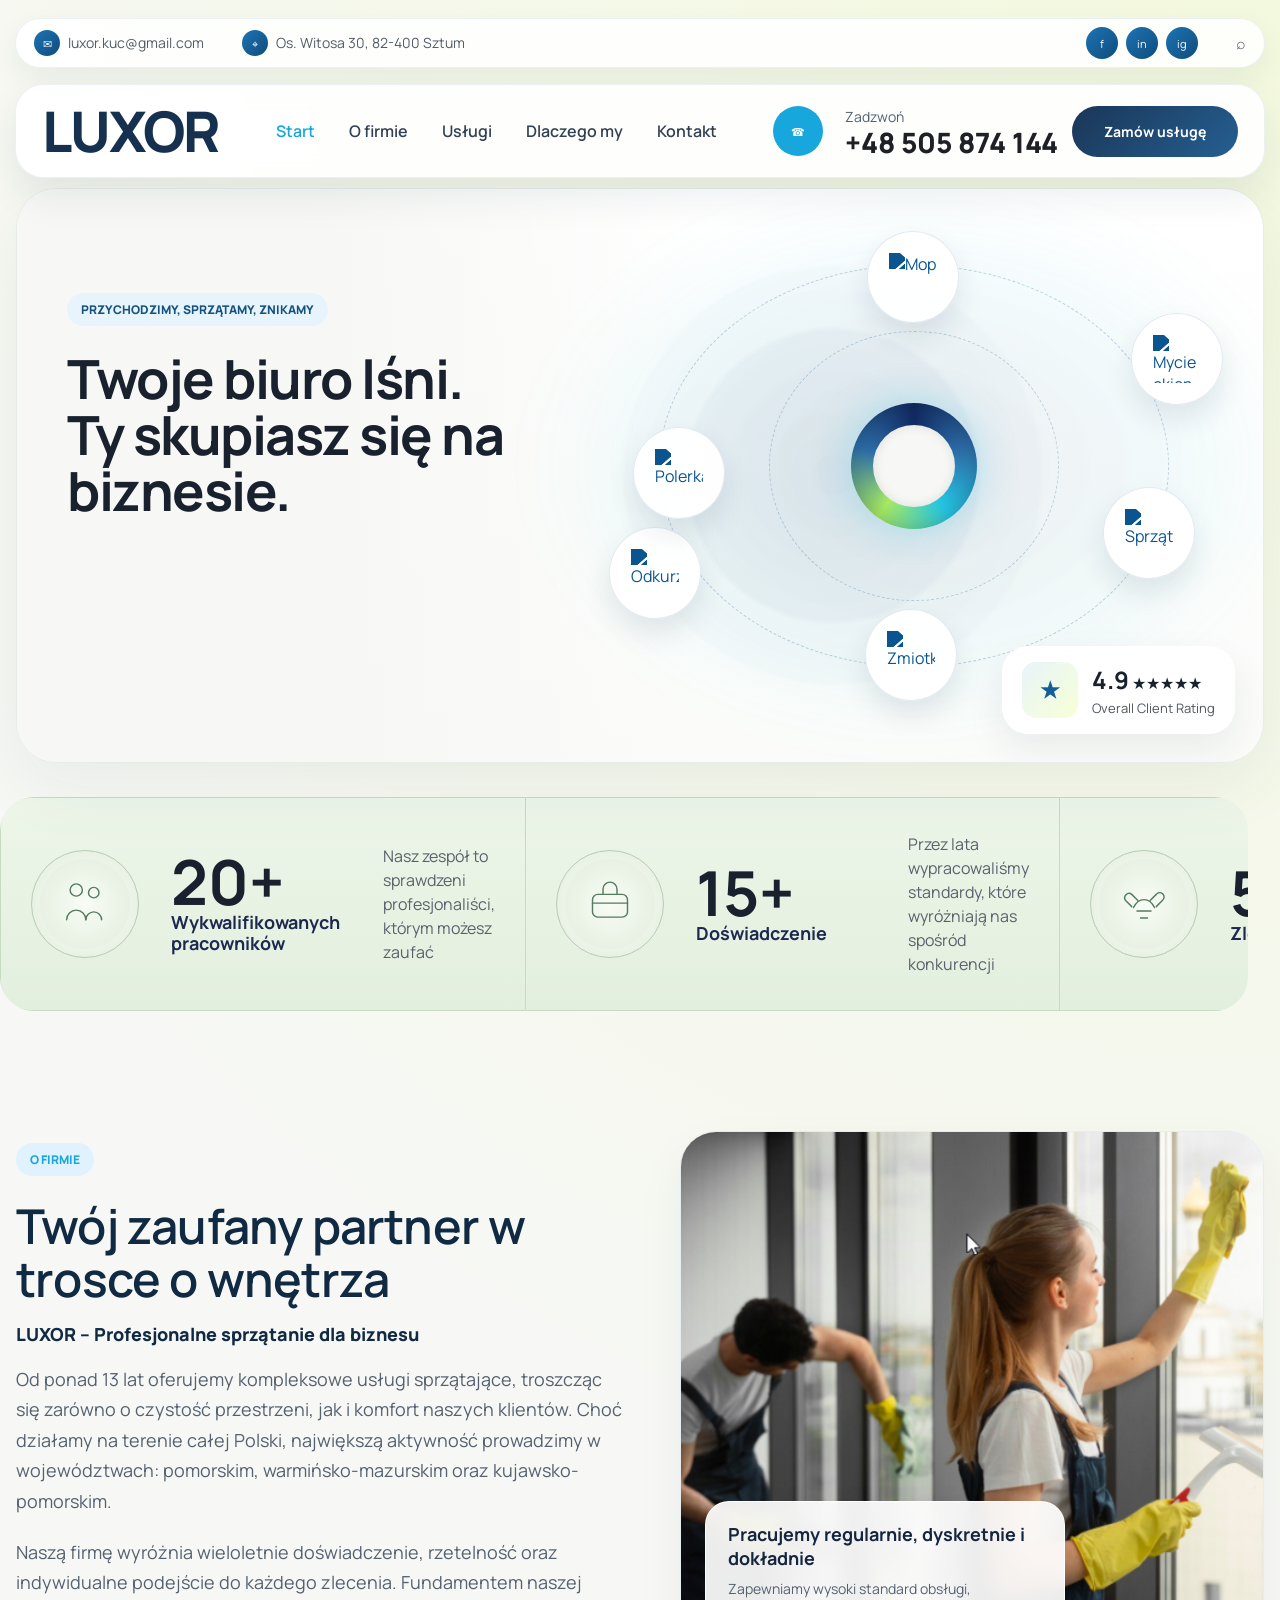
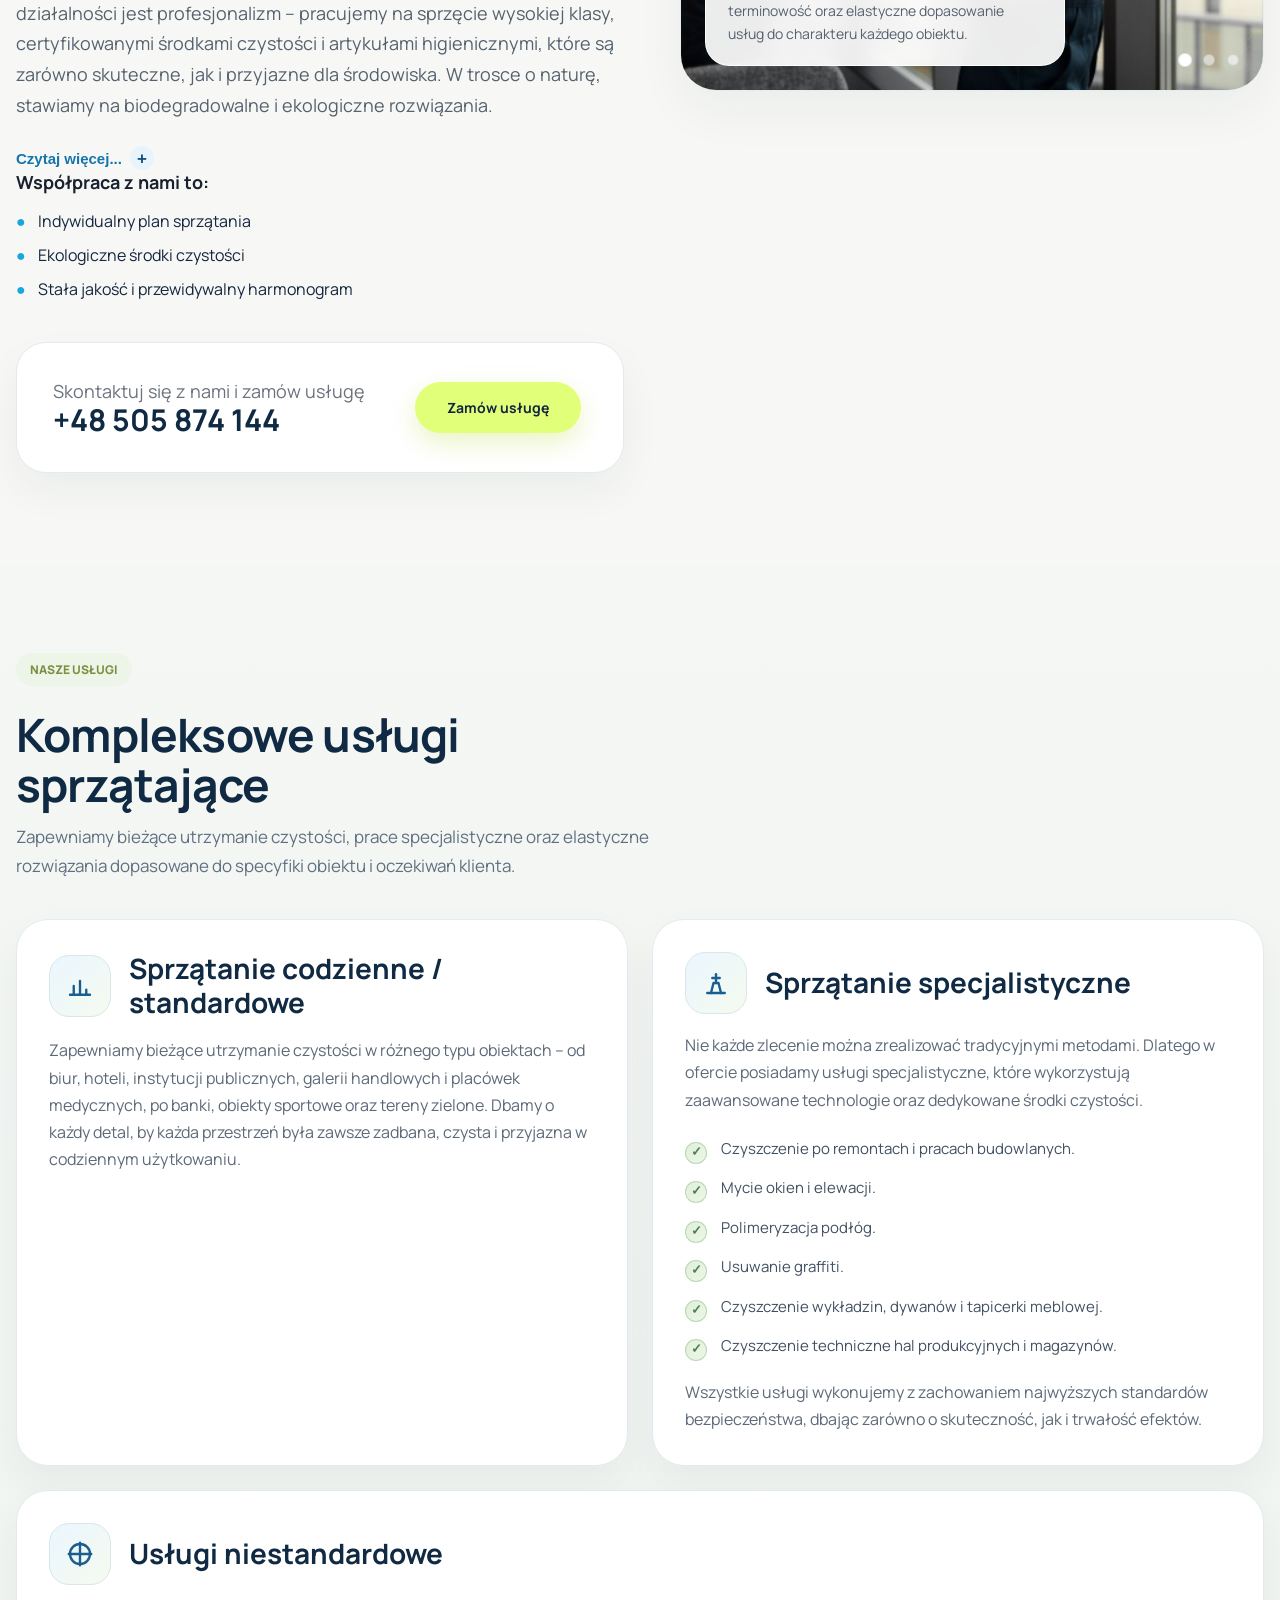
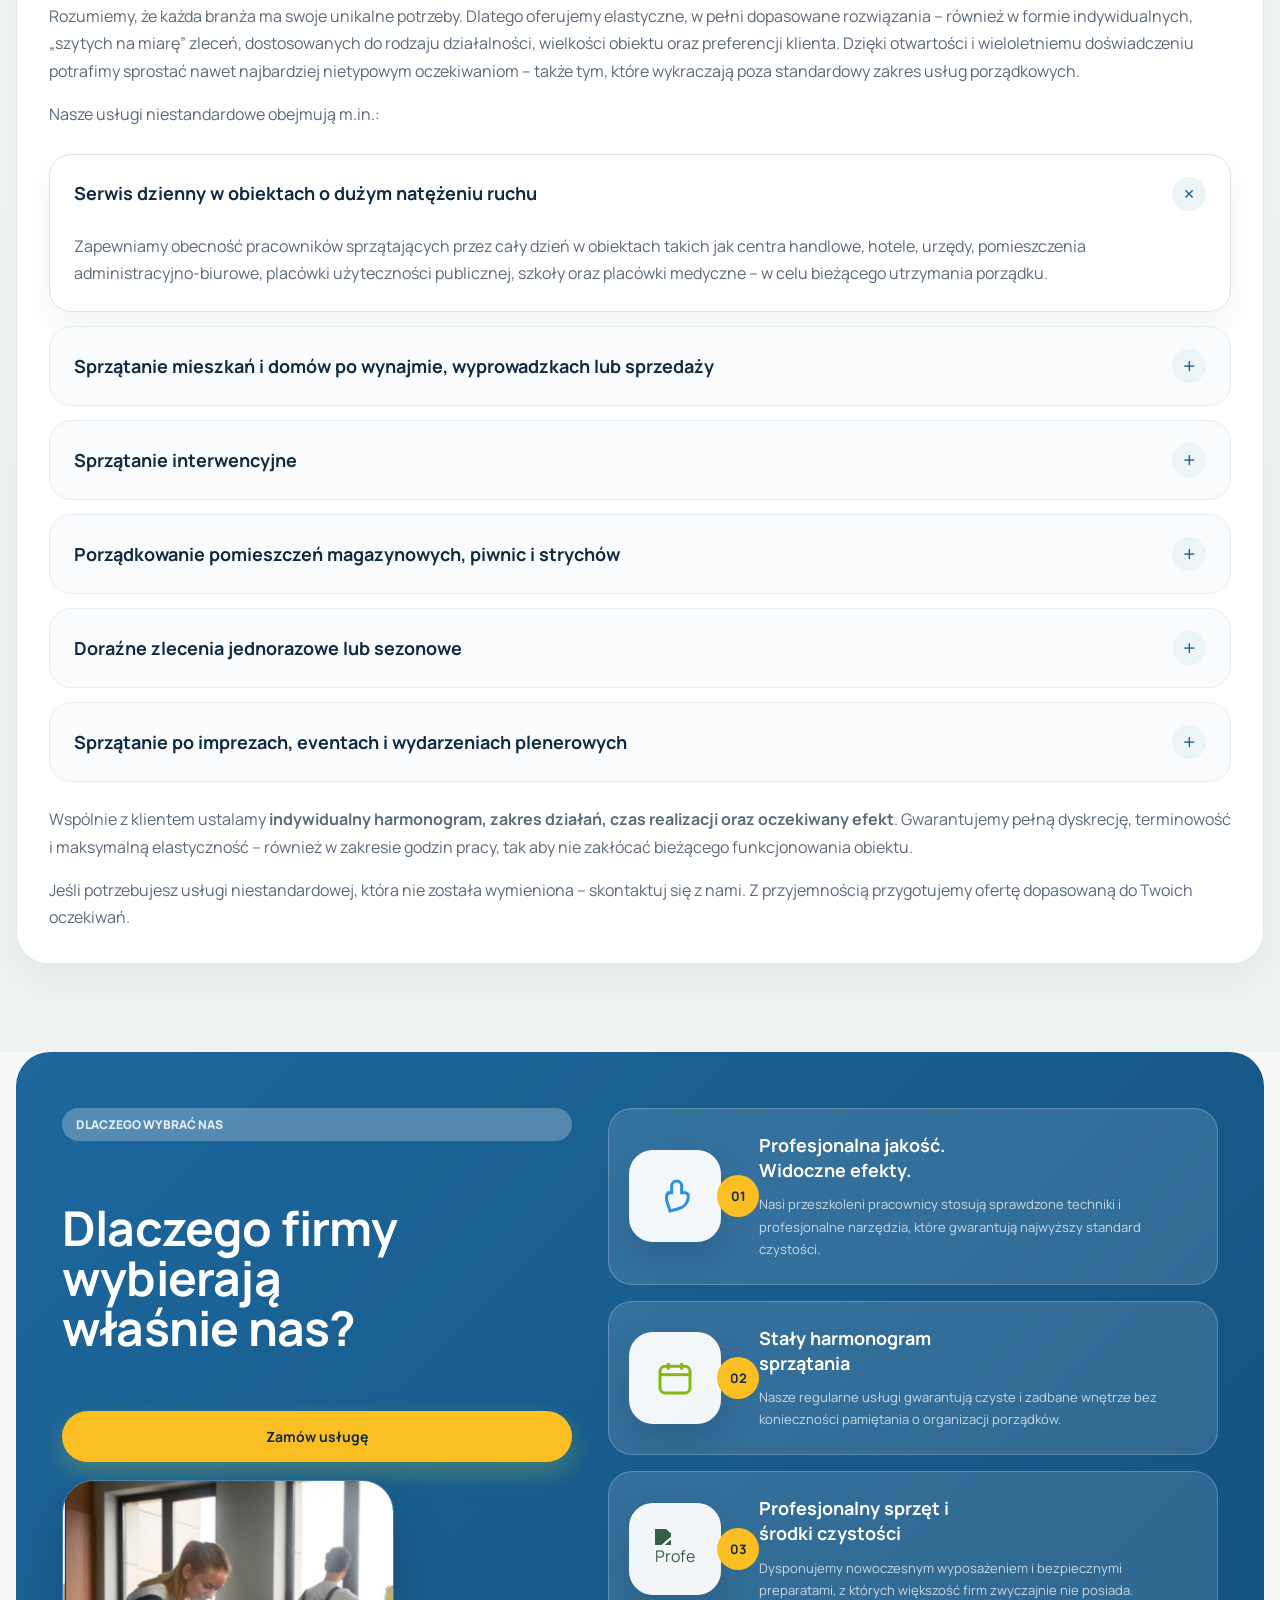
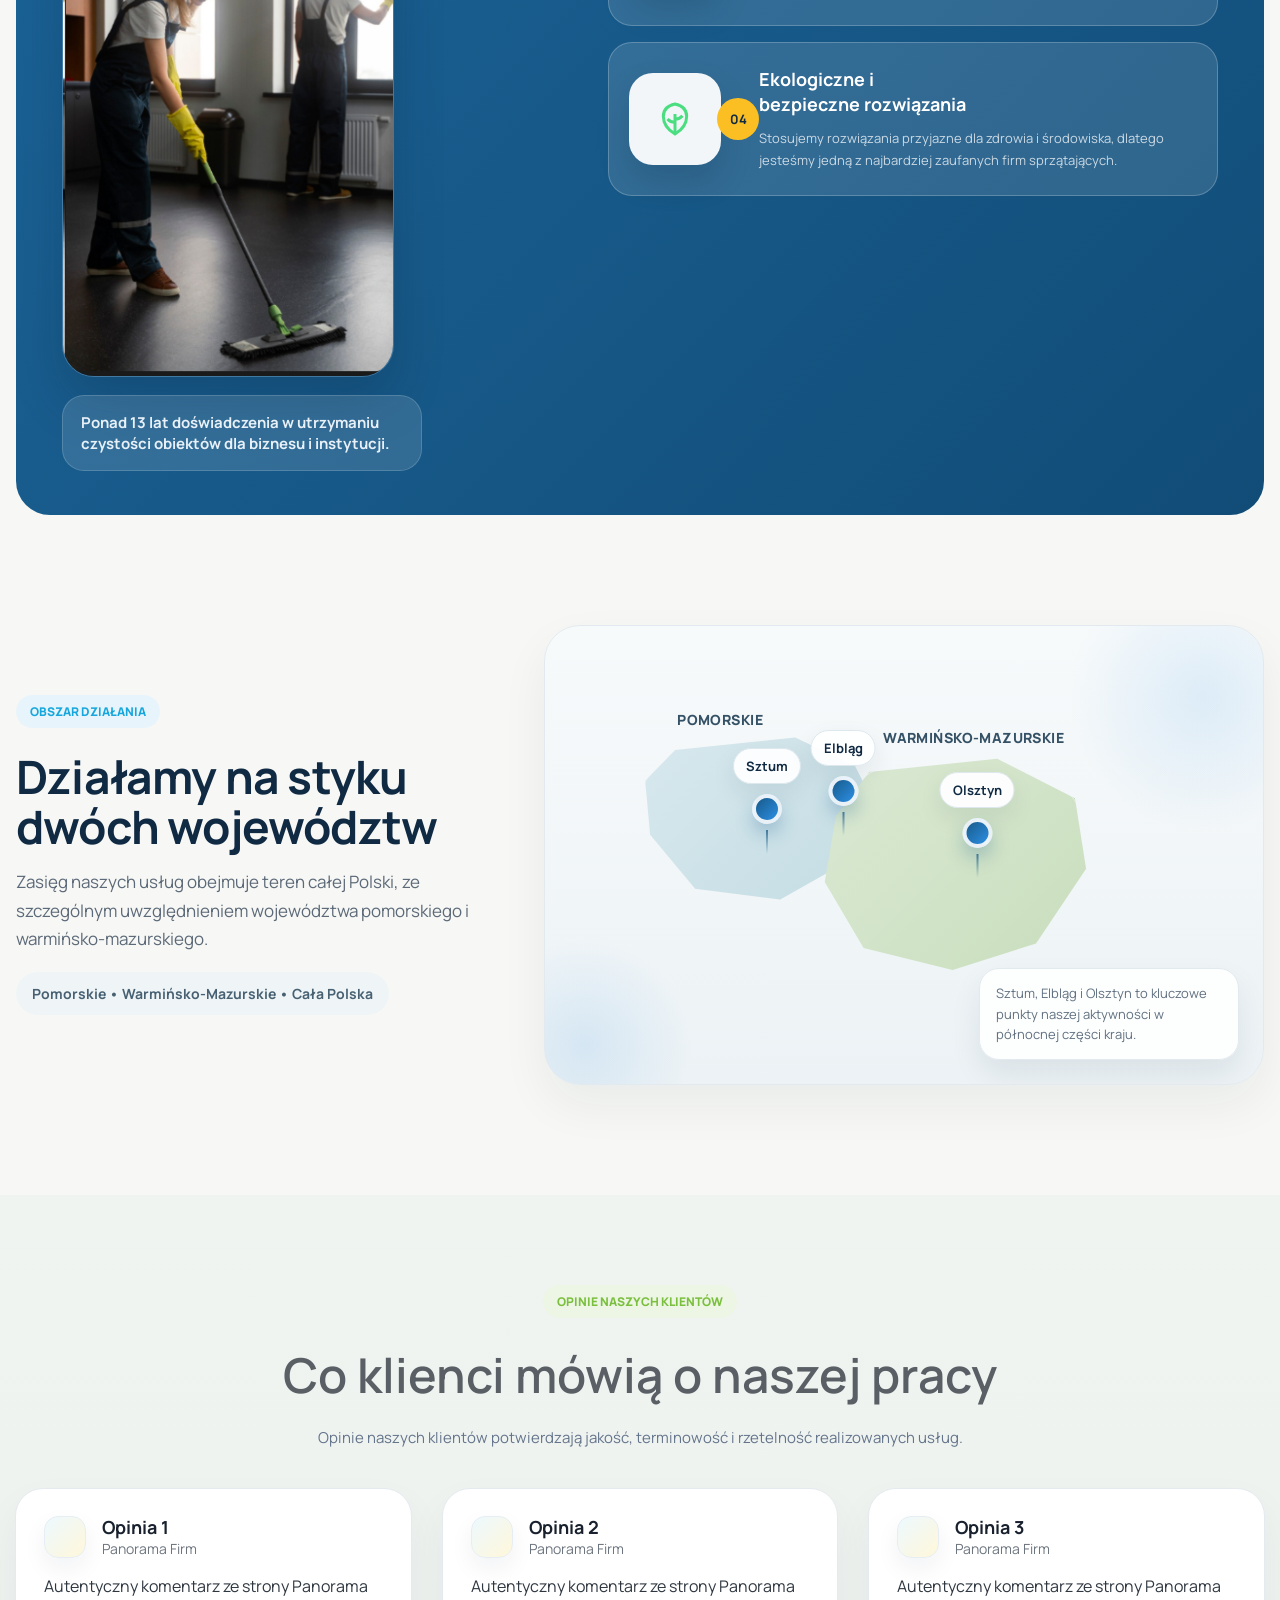
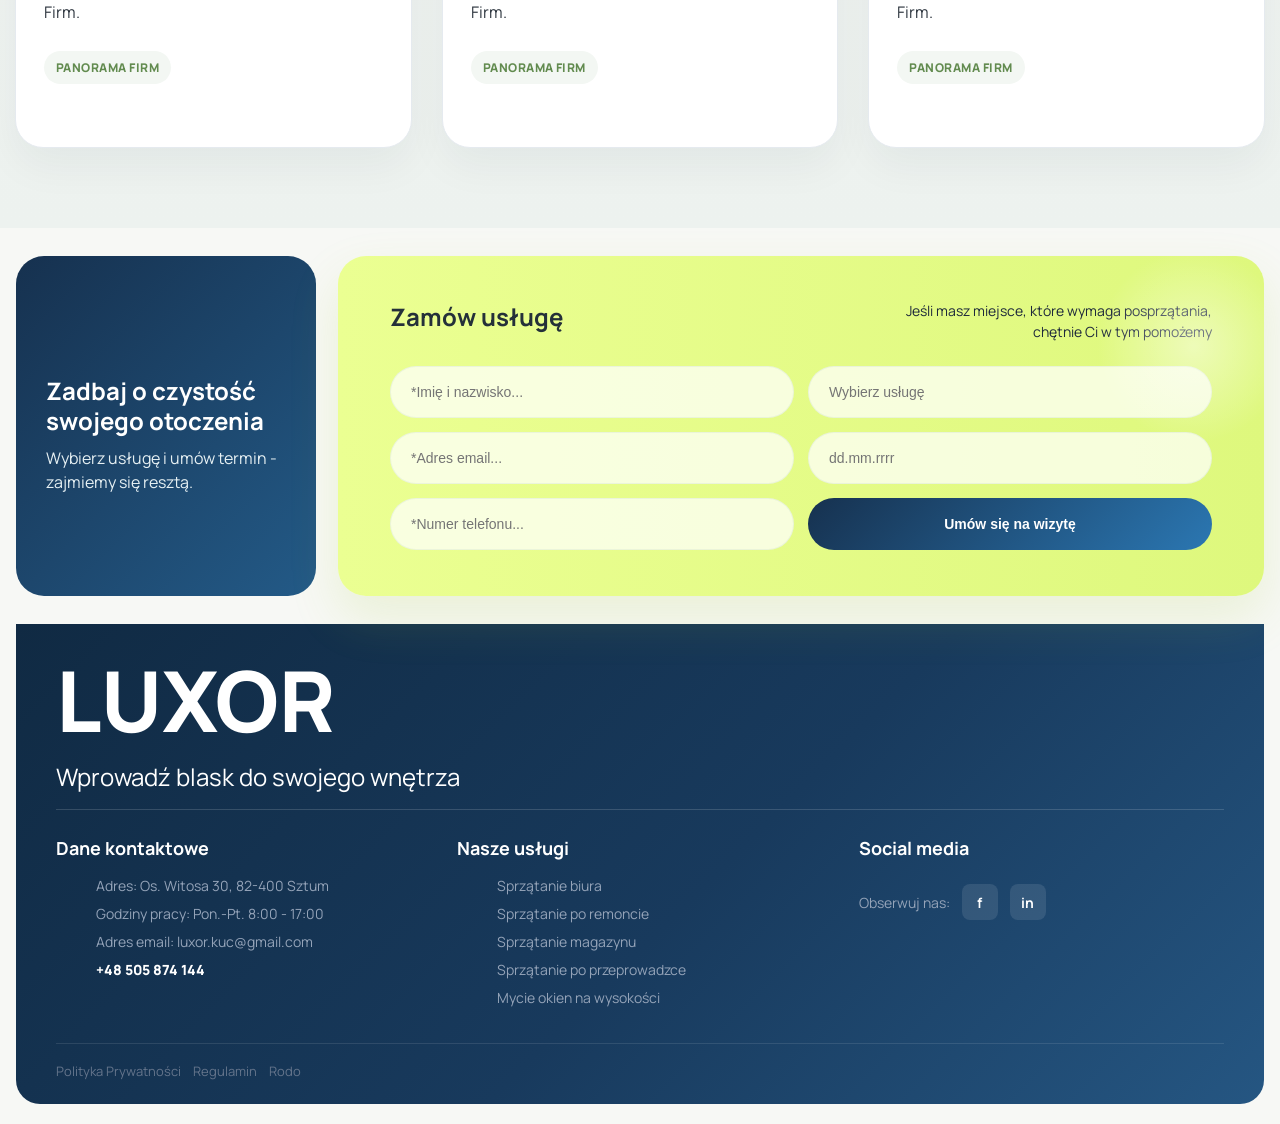
==== commit 829e9571: "luxor podgląd strony testowej" ====
--- a/index.html
+++ b/index.html
@@ -1,517 +1,1778 @@
-<!DOCTYPE html>
+<!doctype html>
 <html lang="pl">
 <head>
-  <meta charset="UTF-8">
-  <meta name="viewport" content="width=device-width, initial-scale=1.0">
-  <meta name="description" content="">
-  <title>Za Jeziorem</title>
+  <meta charset="UTF-8" />
+  <meta name="viewport" content="width=device-width, initial-scale=1.0" />
+  <title>Luxor Clone</title>
   <link rel="preconnect" href="https://fonts.googleapis.com">
   <link rel="preconnect" href="https://fonts.gstatic.com" crossorigin>
-  <link href="https://fonts.googleapis.com/css2?family=Cormorant+Garamond:wght@400;500;600;700&family=Source+Sans+3:wght@400;500;600;700&display=swap" rel="stylesheet">
-  <link rel="stylesheet" href="styles.css">
+  <link href="https://fonts.googleapis.com/css2?family=Manrope:wght@400;500;600;700;800&display=swap" rel="stylesheet">
+  <style>
+    :root {
+      --bg: #f7f8f5;
+      --text: #18212d;
+      --muted: #6a7480;
+      --line: #e5ebe8;
+      --green: #dffc72;
+      --green-dark: #9bc920;
+      --blue: #2d8fe4;
+      --blue-dark: #11558d;
+      --card: #ffffff;
+      --lime: #e2ff79;
+      --navy-soft: #1f679b;
+      --navy-deep: #114c7d;
+    }
+
+    html { scroll-behavior: smooth; }
+    * { box-sizing: border-box; }
+    body {
+      margin: 0;
+      background: radial-gradient(circle at top right, rgba(223,252,114,0.18), transparent 20%), var(--bg);
+      color: var(--text);
+      font-family: "Manrope", sans-serif;
+    }
+
+    .page { width: 100%; min-width: 0; overflow: hidden; }
+    .container { width: min(calc(100% - 32px), 1453px); margin: 0 auto; }
+    [id] { scroll-margin-top: 120px; }
+
+    .topbar {
+      width: min(calc(100% - 30px), 1360px);
+      height: 50px;
+      border-bottom: 0;
+      display: flex;
+      align-items: center;
+      justify-content: space-between;
+      color: #535c67;
+      font-size: 14px;
+      margin-top: 18px;
+      padding: 0 18px;
+      background: rgba(255,255,255,0.88);
+      border: 1px solid rgba(17,76,125,0.08);
+      border-radius: 999px;
+      box-shadow: 0 12px 30px rgba(20, 38, 62, 0.06);
+      position: relative;
+      z-index: 30;
+    }
+    .top-left, .top-right { display: flex; align-items: center; gap: 38px; }
+    .circle-icon {
+      width: 26px;
+      height: 26px;
+      border-radius: 999px;
+      background: linear-gradient(135deg, #1d74b5, #0f4c7b);
+      display: inline-flex;
+      align-items: center;
+      justify-content: center;
+      color: white;
+      font-size: 11px;
+      margin-right: 8px;
+    }
+    .social { display: flex; gap: 8px; }
+    .social .circle-icon { width: 32px; height: 32px; font-size: 11px; margin-right: 0; }
+
+    .navbar {
+      width: min(calc(100% - 30px), 1360px);
+      min-height: 92px;
+      display: flex;
+      align-items: center;
+      justify-content: space-between;
+      gap: 24px;
+      margin-top: 16px;
+      padding: 18px 26px;
+      position: sticky;
+      top: 0;
+      z-index: 50;
+      background: rgba(255,255,255,0.9);
+      backdrop-filter: blur(16px);
+      border: 1px solid rgba(17,76,125,0.08);
+      border-radius: 28px;
+      box-shadow: 0 18px 38px rgba(16, 42, 67, 0.08);
+      transition: min-height 0.3s ease, padding 0.3s ease, border-radius 0.3s ease, box-shadow 0.3s ease, transform 0.3s ease;
+    }
+    body.nav-compact .navbar {
+      min-height: 76px;
+      padding: 12px 22px;
+      border-radius: 22px;
+      box-shadow: 0 14px 34px rgba(16, 42, 67, 0.12);
+    }
+    .logo {
+      font-size: 56px;
+      font-weight: 900;
+      letter-spacing: -2px;
+      color: #16314f;
+      line-height: 1;
+      transition: font-size 0.3s ease, letter-spacing 0.3s ease;
+    }
+    body.nav-compact .logo { font-size: 46px; letter-spacing: -1.5px; }
+    .nav-links {
+      display: flex;
+      gap: 34px;
+      font-size: 16px;
+      font-weight: 600;
+      flex-wrap: wrap;
+      justify-content: center;
+      flex: 1 1 auto;
+    }
+    .nav-links a { color: #334155; text-decoration: none; }
+    .nav-links a.active { color: #17a7dd; }
+    .cta-phone {
+      display: flex;
+      align-items: center;
+      justify-content: flex-end;
+      gap: 14px;
+      font-size: 14px;
+      color: #52606d;
+      flex: 0 0 auto;
+    }
+    .cta-phone b {
+      color: #1e2026;
+      font-size: 28px;
+      line-height: 1;
+      display: block;
+    }
+    .phone-text {
+      display: grid;
+      gap: 2px;
+      text-align: left;
+    }
+    .phone-link {
+      color: #1e2026;
+      font-size: 28px;
+      line-height: 1;
+      font-weight: 800;
+      text-decoration: none;
+      white-space: nowrap;
+    }
+    .btn-pill {
+      border: 0;
+      border-radius: 999px;
+      padding: 16px 32px;
+      background: var(--lime);
+      color: #13253f;
+      font-weight: 700;
+      font-size: 14px;
+      cursor: pointer;
+      box-shadow: 0 10px 24px rgba(183, 214, 52, 0.28);
+      text-decoration: none;
+      display: inline-flex;
+      align-items: center;
+      justify-content: center;
+      transition: transform 0.25s ease, box-shadow 0.25s ease, background 0.25s ease;
+    }
+    .btn-pill:hover { transform: translateY(-1px); box-shadow: 0 14px 30px rgba(183, 214, 52, 0.26); }
+    .cta-phone .btn-pill {
+      background: linear-gradient(135deg, #1a3657, #255f91);
+      color: #fff;
+      box-shadow: none;
+    }
+
+    .hero {
+      margin-top: 10px;
+      border-radius: 40px;
+      background: linear-gradient(180deg, #ffffff, #fbfcfa);
+      border: 1px solid #e7ece7;
+      height: 575px;
+      position: relative;
+      overflow: hidden;
+      display: flex;
+      box-shadow: 0 24px 70px rgba(16, 42, 67, 0.06);
+    }
+    .hero-copy {
+      width: 44%;
+      padding: 104px 50px 0;
+      position: relative;
+      z-index: 3;
+    }
+    .kicker {
+      display: inline-block;
+      font-size: 12px;
+      font-weight: 800;
+      color: #14527f;
+      background: #e8f4fb;
+      border-radius: 999px;
+      padding: 8px 14px;
+      margin-bottom: 24px;
+    }
+    h1 {
+      margin: 0;
+      font-size: 54px;
+      line-height: 1.04;
+      letter-spacing: -1.5px;
+      max-width: 500px;
+    }
+    .hero-image {
+      position: absolute;
+      right: 0;
+      top: 0;
+      width: 69%;
+      height: 100%;
+      background: radial-gradient(circle at center, rgba(17, 85, 141, 0.06) 0%, rgba(17, 85, 141, 0.03) 28%, transparent 29%),
+        radial-gradient(circle at center, rgba(17, 85, 141, 0.04) 0%, rgba(17, 85, 141, 0.02) 40%, transparent 41%);
+      border-radius: 0 40px 40px 0;
+    }
+    .hero-fade {
+      position: absolute;
+      left: 0;
+      top: 0;
+      width: 56%;
+      height: 100%;
+      background: linear-gradient(90deg, #f7f8f5 0%, rgba(247,248,245,0.96) 45%, rgba(247,248,245,0) 100%);
+      z-index: 2;
+    }
+    .rating-card {
+      position: absolute;
+      right: 28px;
+      bottom: 28px;
+      border-radius: 26px;
+      background: #fff;
+      box-shadow: 0 16px 38px rgba(30, 35, 45, 0.08);
+      padding: 16px 20px;
+      display: flex;
+      align-items: center;
+      gap: 14px;
+      z-index: 3;
+    }
+    .rating-logo {
+      width: 56px;
+      height: 56px;
+      border-radius: 14px;
+      background: linear-gradient(135deg, #e8f4fb, #f7ffd5);
+      display: flex;
+      align-items: center;
+      justify-content: center;
+      color: #0f5f9a;
+      font-size: 22px;
+      font-weight: 800;
+    }
+    .rating-card strong { font-size: 24px; }
+    .rating-card span { font-size: 13px; color: #50555b; }
+    .orbital {
+      position: absolute;
+      right: 24px;
+      top: 42px;
+      width: 650px;
+      height: 470px;
+      border-radius: 50%;
+      display: grid;
+      place-items: center;
+      z-index: 3;
+    }
+    .orbital-nebula {
+      position: absolute;
+      width: 120%;
+      height: 120%;
+      background: radial-gradient(ellipse at center, rgba(18, 42, 97, 0.08), rgba(36, 197, 227, 0.05) 50%, transparent 70%);
+      border-radius: 40% 60% 70% 30% / 40% 50% 60% 50%;
+      filter: blur(25px);
+      z-index: 1;
+      animation: morph 15s ease-in-out infinite;
+    }
+    @keyframes morph {
+      0%, 100% { border-radius: 40% 60% 70% 30% / 40% 50% 60% 50%; transform: scale(1); }
+      50% { border-radius: 60% 40% 30% 70% / 50% 60% 40% 50%; transform: scale(1.05) rotate(8deg); }
+    }
+    .orbital::before,
+    .orbital::after {
+      content: "";
+      position: absolute;
+      border-radius: 50%;
+      border: 1px dashed rgba(17,85,141,0.25);
+      z-index: 2;
+    }
+    .orbital::before { inset: 34px 70px; }
+    .orbital::after { inset: 100px 180px; }
+    .orbital-center {
+      width: 126px;
+      height: 126px;
+      border-radius: 50%;
+      background: conic-gradient(from 0deg, #122a61, #2d6ea9, #24c5e3, #a7ea63, #2d6ea9, #122a61);
+      box-shadow: 0 0 40px rgba(36, 197, 227, 0.3), inset 0 0 20px rgba(0,0,0,0.2);
+      display: grid;
+      place-items: center;
+      position: relative;
+      z-index: 3;
+      animation: spin 6s linear infinite;
+    }
+    .orbital-center::after {
+      content: "";
+      position: absolute;
+      inset: 22px;
+      border-radius: 50%;
+      background: #f7f8f5;
+      box-shadow: inset 0 0 12px rgba(0,0,0,0.1);
+    }
+    @keyframes spin { 100% { transform: rotate(360deg); } }
+    .float-tile {
+      position: absolute;
+      width: 92px;
+      height: 92px;
+      border-radius: 50%;
+      background: rgba(255,255,255,0.95);
+      border: 1px solid rgba(17,85,141,0.12);
+      box-shadow: 0 14px 28px rgba(16, 42, 67, 0.1);
+      display: grid;
+      place-items: center;
+      z-index: 4;
+    }
+    .float-tile img {
+      width: 48px;
+      height: 48px;
+      filter: brightness(0) saturate(100%) invert(23%) sepia(35%) saturate(3033%) hue-rotate(185deg) brightness(97%) contrast(93%);
+    }
+    .tile-a { top: 0; left: 278px; }
+    .tile-b { bottom: 82px; left: 20px; }
+    .tile-c { top: 82px; right: 16px; }
+    .tile-d { bottom: 0; left: 276px; }
+    .tile-e { top: 196px; left: 44px; }
+    .tile-f { bottom: 122px; right: 44px; }
+
+    .stats {
+      margin: 34px 0 120px;
+      display: grid;
+      grid-template-columns: 1fr 1fr 1fr;
+      background: transparent;
+      border-radius: 34px;
+      overflow: hidden;
+    }
+    .stat {
+      display: grid;
+      grid-template-columns: 118px 190px 1fr;
+      align-items: center;
+      gap: 22px;
+      padding: 34px 30px;
+      border: 1px solid #c7dac2;
+      background: linear-gradient(180deg, #edf6e9, #e3efde);
+      min-height: 184px;
+    }
+    .stat + .stat { border-left: 0; }
+    .stat:first-child { border-radius: 30px 0 0 30px; }
+    .stat:last-child { border-radius: 0 30px 30px 0; }
+    .stat-icon {
+      width: 108px;
+      height: 108px;
+      border-radius: 999px;
+      border: 1px solid #b7ccb4;
+      background: radial-gradient(circle at center, #f8fcf5, #dce9d6);
+      flex: 0 0 auto;
+      box-shadow: inset 0 0 0 8px rgba(255,255,255,0.18);
+      display: grid;
+      place-items: center;
+    }
+    .stat-icon svg {
+      width: 56px;
+      height: 56px;
+      fill: none;
+      stroke: #557c5f;
+      stroke-width: 1.65;
+      stroke-linecap: round;
+      stroke-linejoin: round;
+    }
+    .stat h3 {
+      margin: 0;
+      font-size: 62px;
+      line-height: 0.95;
+      font-weight: 700;
+    }
+    .stat b { font-size: 18px; display: block; line-height: 1.2; color: #1c2850; }
+    .stat p { margin: 0; color: #5a606d; font-size: 16px; line-height: 1.5; max-width: 280px; }
+
+    .about {
+      display: grid;
+      grid-template-columns: minmax(0, 1.02fr) minmax(0, 0.98fr);
+      gap: 56px;
+      max-width: 1280px;
+      margin: 0 auto 92px;
+      align-items: start;
+    }
+    .about-copy { padding-top: 12px; }
+    .about h2 {
+      margin: 0 0 16px;
+      font-size: 48px;
+      line-height: 1.1;
+      letter-spacing: -0.8px;
+      color: #102a43;
+      font-weight: 600;
+    }
+    .about p {
+      color: #55616f;
+      font-size: 18px;
+      line-height: 1.7;
+      margin: 0 0 20px;
+      max-width: 100%;
+    }
+    .about-more {
+      max-height: 0;
+      overflow: hidden;
+      opacity: 0;
+      transition: max-height 0.55s ease, opacity 0.35s ease;
+    }
+    .about-more.is-open { opacity: 1; }
+    .read-more-btn {
+      margin-top: 6px;
+      padding: 0;
+      border: 0;
+      background: transparent;
+      color: #1474ab;
+      font-size: 15px;
+      font-weight: 800;
+      cursor: pointer;
+      display: inline-flex;
+      align-items: center;
+      gap: 8px;
+    }
+    .read-more-btn::after {
+      content: "+";
+      width: 24px;
+      height: 24px;
+      border-radius: 999px;
+      background: #e8f4fb;
+      color: #14527f;
+      display: inline-grid;
+      place-items: center;
+      font-size: 17px;
+      line-height: 1;
+      transition: transform 0.25s ease;
+    }
+    .read-more-btn[aria-expanded="true"]::after { transform: rotate(45deg); }
+    .list { margin: 16px 0 0; padding: 0; }
+    .list li {
+      list-style: none;
+      font-size: 16px;
+      margin: 0 0 12px;
+      color: #13253f;
+    }
+    .list li::before {
+      content: "●";
+      color: #17a7dd;
+      margin-right: 12px;
+    }
+    .about-cta {
+      background: #ffffff;
+      border: 1px solid #e3eaee;
+      box-shadow: 0 18px 40px rgba(16, 42, 67, 0.05);
+      border-radius: 30px;
+      padding: 36px 42px 36px 36px;
+      display: flex;
+      justify-content: space-between;
+      align-items: center;
+      gap: 20px;
+      max-width: 100%;
+      margin-top: 42px;
+    }
+    .about-cta .phone { font-size: 30px; font-weight: 700; line-height: 1.1; color: #102a43; }
+    .about-visual {
+      min-height: 560px;
+      border-radius: 36px;
+      background: linear-gradient(180deg, #f6fafc, #ffffff);
+      border: 1px solid #e5edf1;
+      position: relative;
+      overflow: hidden;
+      box-shadow: 0 20px 50px rgba(16, 42, 67, 0.05);
+    }
+    .about-visual::before {
+      content: "";
+      position: absolute;
+      width: 460px;
+      height: 460px;
+      border-radius: 50%;
+      background: radial-gradient(circle at center, rgba(45,143,228,0.12), transparent 68%);
+      right: -120px;
+      top: -90px;
+      z-index: 0;
+    }
+    .about-slider {
+      position: absolute;
+      inset: 0;
+      z-index: 1;
+    }
+    .about-slide {
+      position: absolute;
+      inset: 0;
+      opacity: 0;
+      transition: opacity 0.75s ease;
+    }
+    .about-slide.is-active { opacity: 1; }
+    .about-slide img {
+      width: 100%;
+      height: 100%;
+      object-fit: cover;
+    }
+    .about-overlay {
+      position: absolute;
+      inset: auto 24px 24px 24px;
+      z-index: 2;
+      display: flex;
+      justify-content: space-between;
+      align-items: end;
+      gap: 18px;
+    }
+    .about-caption {
+      max-width: 360px;
+      padding: 20px 22px;
+      border-radius: 24px;
+      background: rgba(255,255,255,0.92);
+      backdrop-filter: blur(10px);
+      border: 1px solid rgba(255,255,255,0.9);
+      box-shadow: 0 16px 34px rgba(16, 42, 67, 0.12);
+    }
+    .about-caption strong {
+      display: block;
+      font-size: 18px;
+      color: #13253f;
+      margin-bottom: 8px;
+    }
+    .about-caption p {
+      margin: 0;
+      font-size: 14px;
+      line-height: 1.6;
+      color: #55616f;
+    }
+    .slider-dots {
+      display: flex;
+      align-items: center;
+      gap: 12px;
+      flex: 0 0 auto;
+    }
+    .slider-dot {
+      width: 12px;
+      height: 12px;
+      border-radius: 999px;
+      border: 0;
+      background: rgba(255,255,255,0.55);
+      box-shadow: inset 0 0 0 1px rgba(19, 37, 63, 0.12);
+      cursor: pointer;
+      transition: transform 0.25s ease, background 0.25s ease;
+    }
+    .slider-dot.is-active { background: #ffffff; transform: scale(1.18); }
+
+    .services-band {
+      margin: 0 calc(50% - 50vw);
+      padding: 88px 0;
+      background: linear-gradient(180deg, #f4f7f4, #eef3ef);
+    }
+    .services {
+      width: min(calc(100% - 32px), 1280px);
+      margin: 0 auto;
+    }
+    .section-head {
+      max-width: 720px;
+      margin-bottom: 38px;
+    }
+    .section-head h2 {
+      margin: 0 0 14px;
+      font-size: 46px;
+      line-height: 1.08;
+      letter-spacing: -0.8px;
+      color: #102a43;
+    }
+    .section-head p {
+      margin: 0;
+      font-size: 17px;
+      line-height: 1.7;
+      color: #607080;
+    }
+    .services-grid {
+      display: grid;
+      grid-template-columns: repeat(2, minmax(0, 1fr));
+      gap: 24px;
+    }
+    .service-card {
+      background: #ffffff;
+      border: 1px solid #e5eaef;
+      border-radius: 32px;
+      padding: 32px;
+      box-shadow: 0 18px 40px rgba(16,42,67,0.05);
+    }
+    .service-card.wide { grid-column: 1 / -1; }
+    .service-top {
+      display: flex;
+      align-items: center;
+      gap: 18px;
+      margin-bottom: 18px;
+    }
+    .service-icon {
+      width: 62px;
+      height: 62px;
+      border-radius: 20px;
+      background: linear-gradient(135deg, #ebf6ff, #f5fbef);
+      border: 1px solid #d9e6ea;
+      display: grid;
+      place-items: center;
+      flex: 0 0 auto;
+    }
+    .service-icon svg {
+      width: 30px;
+      height: 30px;
+      fill: none;
+      stroke: #1a5d90;
+      stroke-width: 1.9;
+      stroke-linecap: round;
+      stroke-linejoin: round;
+    }
+    .service-card h3 {
+      margin: 0;
+      font-size: 28px;
+      line-height: 1.2;
+      color: #102a43;
+    }
+    .service-card p {
+      margin: 0;
+      font-size: 16px;
+      line-height: 1.7;
+      color: #5c6978;
+    }
+    .service-points {
+      list-style: none;
+      padding: 0;
+      margin: 22px 0 0;
+      display: grid;
+      gap: 14px;
+    }
+    .service-points li {
+      position: relative;
+      padding-left: 36px;
+      font-size: 15px;
+      line-height: 1.7;
+      color: #405062;
+    }
+    .service-points li::before {
+      content: "";
+      position: absolute;
+      left: 0;
+      top: 6px;
+      width: 22px;
+      height: 22px;
+      border-radius: 999px;
+      background: linear-gradient(135deg, #dff0d7, #edf7e8);
+      box-shadow: inset 0 0 0 1px #bfd7bb;
+    }
+    .service-points li::after {
+      content: "✓";
+      position: absolute;
+      left: 6px;
+      top: 4px;
+      font-size: 13px;
+      font-weight: 800;
+      color: #4d7c57;
+    }
+    .service-accordion {
+      display: grid;
+      gap: 14px;
+      margin-top: 26px;
+    }
+    .service-item {
+      border: 1px solid #e6edf2;
+      border-radius: 22px;
+      background: #f9fbfc;
+      overflow: hidden;
+      transition: background 0.25s ease, border-color 0.25s ease, box-shadow 0.25s ease;
+    }
+    .service-item[open] {
+      background: #ffffff;
+      border-color: #d8e4ea;
+      box-shadow: 0 14px 28px rgba(16,42,67,0.05);
+    }
+    .service-item summary {
+      list-style: none;
+      display: flex;
+      align-items: center;
+      justify-content: space-between;
+      gap: 18px;
+      padding: 22px 24px;
+      cursor: pointer;
+    }
+    .service-item summary::-webkit-details-marker { display: none; }
+    .service-item summary strong {
+      font-size: 18px;
+      line-height: 1.4;
+      color: #102a43;
+    }
+    .service-plus {
+      width: 34px;
+      height: 34px;
+      border-radius: 999px;
+      background: #edf4f7;
+      color: #1d5f90;
+      display: grid;
+      place-items: center;
+      font-size: 22px;
+      line-height: 1;
+      flex: 0 0 auto;
+      transition: transform 0.25s ease;
+    }
+    .service-item[open] .service-plus { transform: rotate(45deg); }
+    .service-item .service-body {
+      padding: 0 24px 24px;
+      font-size: 15px;
+      line-height: 1.75;
+      color: #5c6978;
+    }
+    .service-item .service-body p { margin: 0; }
+
+    .why {
+      background: linear-gradient(135deg, #1d679d 0%, #175a8a 52%, #114c77 100%);
+      border-radius: 34px;
+      padding: 56px 46px 44px;
+      margin-bottom: 110px;
+      display: grid;
+      grid-template-columns: .82fr .98fr;
+      gap: 36px;
+      color: #e8f0f8;
+      min-height: auto;
+      align-items: start;
+    }
+    .why h2 {
+      margin: 20px 0 30px;
+      font-size: 48px;
+      line-height: 1.04;
+      letter-spacing: -0.8px;
+      color: #ffffff;
+    }
+    .why .feature {
+      background: rgba(255,255,255,0.12);
+      border: 1px solid rgba(255,255,255,0.22);
+      border-radius: 24px;
+      margin-bottom: 16px;
+      display: grid;
+      grid-template-columns: 92px 1fr;
+      min-height: 0;
+      padding: 18px 20px;
+      align-items: center;
+      gap: 18px;
+    }
+    .why .feature .img {
+      width: 92px;
+      height: 92px;
+      border-radius: 24px;
+      background: rgba(255,255,255,0.94);
+      box-shadow: 0 16px 32px rgba(7, 29, 48, 0.16);
+      display: grid;
+      place-items: center;
+    }
+    .why .feature .img svg {
+      width: 40px;
+      height: 40px;
+      fill: none;
+      stroke-width: 1.8;
+    }
+    .why .feature .txt { padding: 6px 6px 6px 20px; position: relative; }
+    .why .feature h3 { margin: 0 0 10px; font-size: 18px; line-height: 1.4; color: #ffffff; }
+    .why .feature p { margin: 0; font-size: 13px; color: rgba(255,255,255,0.75); line-height: 1.7; }
+    .idx {
+      position: absolute;
+      left: -22px;
+      top: calc(50% - 21px);
+      width: 42px;
+      height: 42px;
+      border-radius: 999px;
+      background: #fbbf24;
+      display: flex;
+      align-items: center;
+      justify-content: center;
+      font-weight: 700;
+      font-size: 13px;
+      color: #102a43;
+    }
+    .why-visual {
+      display: grid;
+      gap: 18px;
+      align-content: center;
+    }
+    .why-photo {
+      width: min(65%, 420px);
+      min-height: 400px;
+      border-radius: 32px;
+      overflow: hidden;
+      box-shadow: 0 24px 50px rgba(7, 29, 48, 0.22);
+      border: 1px solid rgba(255,255,255,0.18);
+    }
+    .why-photo img {
+      width: 100%;
+      height: 100%;
+      object-fit: cover;
+      display: block;
+    }
+    .why-caption {
+      display: inline-flex;
+      align-items: center;
+      gap: 12px;
+      padding: 16px 18px;
+      border-radius: 22px;
+      background: rgba(255,255,255,0.12);
+      border: 1px solid rgba(255,255,255,0.16);
+      color: #e8f0f8;
+      max-width: 360px;
+    }
+    .why .feature .img img {
+      width: 40px;
+      height: 40px;
+      object-fit: contain;
+      filter: brightness(0) saturate(100%) invert(32%) sepia(18%) saturate(918%) hue-rotate(92deg) brightness(92%) contrast(88%);
+    }
+
+    .area {
+      display: grid;
+      grid-template-columns: minmax(0, 0.82fr) minmax(0, 1.18fr);
+      gap: 28px;
+      align-items: center;
+      margin: 0 auto 110px;
+    }
+    .area-copy p {
+      margin: 0 0 18px;
+      font-size: 17px;
+      line-height: 1.7;
+      color: #5c6978;
+      max-width: 520px;
+    }
+    .area-note {
+      display: inline-flex;
+      align-items: center;
+      gap: 10px;
+      padding: 12px 16px;
+      border-radius: 999px;
+      background: #eff5f7;
+      color: #476173;
+      font-size: 14px;
+      font-weight: 700;
+    }
+    .map-card {
+      position: relative;
+      min-height: 460px;
+      border-radius: 36px;
+      overflow: hidden;
+      border: 1px solid #e3eaef;
+      background: linear-gradient(180deg, #f7fafb, #ecf2f5);
+      box-shadow: 0 20px 48px rgba(16,42,67,0.06);
+    }
+    .map-card::before,
+    .map-card::after {
+      content: "";
+      position: absolute;
+      border-radius: 50%;
+      background: radial-gradient(circle at center, rgba(45,143,228,0.12), transparent 68%);
+    }
+    .map-card::before {
+      width: 280px;
+      height: 280px;
+      top: -70px;
+      right: -80px;
+    }
+    .map-card::after {
+      width: 220px;
+      height: 220px;
+      left: -70px;
+      bottom: -70px;
+    }
+    .region {
+      position: absolute;
+      border-radius: 120px;
+      border: 1px solid rgba(59, 97, 121, 0.1);
+      box-shadow: inset 0 0 0 1px rgba(255,255,255,0.45);
+    }
+    .region.pomorskie {
+      width: 250px;
+      height: 180px;
+      left: 90px;
+      top: 104px;
+      background: linear-gradient(135deg, #d8e9ee, #c3dce3);
+      clip-path: polygon(16% 11%, 64% 4%, 88% 20%, 96% 42%, 86% 72%, 58% 94%, 24% 88%, 6% 58%, 4% 28%);
+    }
+    .region.warmia {
+      width: 278px;
+      height: 220px;
+      left: 274px;
+      top: 128px;
+      background: linear-gradient(135deg, #dbe9d4, #c8debc);
+      clip-path: polygon(18% 8%, 64% 2%, 92% 20%, 96% 52%, 78% 86%, 48% 98%, 16% 88%, 2% 58%, 6% 28%);
+    }
+    .region-label {
+      position: absolute;
+      font-size: 14px;
+      font-weight: 800;
+      letter-spacing: 0.03em;
+      color: #355166;
+    }
+    .region-label.one { left: 132px; top: 84px; }
+    .region-label.two { left: 338px; top: 102px; }
+    .map-pin {
+      position: absolute;
+      transform: translate(-50%, -100%);
+      display: flex;
+      flex-direction: column;
+      align-items: center;
+      gap: 10px;
+    }
+    .map-pin::before {
+      content: "";
+      width: 22px;
+      height: 22px;
+      border-radius: 999px;
+      background: linear-gradient(135deg, #175a8a, #2d8fe4);
+      box-shadow: 0 10px 18px rgba(17,85,141,0.26);
+      border: 4px solid rgba(255,255,255,0.9);
+    }
+    .map-pin::after {
+      content: "";
+      width: 2px;
+      height: 24px;
+      background: linear-gradient(180deg, rgba(23,90,138,0.75), rgba(23,90,138,0));
+      margin-top: -4px;
+    }
+    .map-pin span {
+      order: -1;
+      padding: 8px 12px;
+      border-radius: 999px;
+      background: rgba(255,255,255,0.94);
+      border: 1px solid #dde8ee;
+      color: #102a43;
+      font-size: 13px;
+      font-weight: 700;
+      box-shadow: 0 10px 24px rgba(16,42,67,0.08);
+      white-space: nowrap;
+    }
+    .pin-sztum { left: 222px; top: 228px; }
+    .pin-elblag { left: 298px; top: 210px; }
+    .pin-olsztyn { left: 432px; top: 252px; }
+    .map-placeholder {
+      position: absolute;
+      right: 24px;
+      bottom: 24px;
+      padding: 14px 16px;
+      border-radius: 20px;
+      background: rgba(255,255,255,0.9);
+      border: 1px solid #e3eaef;
+      max-width: 260px;
+      font-size: 13px;
+      line-height: 1.6;
+      color: #607080;
+      box-shadow: 0 14px 30px rgba(16,42,67,0.08);
+    }
+
+    .testimonials {
+      background: linear-gradient(180deg, #f0f4f1, #edf2ef);
+      margin: 0 calc(50% - 50vw);
+      padding: 90px 0 80px;
+      text-align: center;
+    }
+    .testimonials h2 {
+      margin: 0 0 60px;
+      font-size: 48px;
+      color: #595f64;
+      font-weight: 600;
+    }
+    .cards {
+      display: grid;
+      grid-template-columns: repeat(3, 1fr);
+      gap: 30px;
+      width: min(calc(100% - 30px), 1453px);
+      margin: 0 auto;
+    }
+    .card {
+      background: #ffffff;
+      border: 1px solid #e5eaef;
+      box-shadow: 0 18px 40px rgba(16,42,67,0.05);
+      border-radius: 28px;
+      text-align: left;
+      padding: 26px 28px;
+      min-height: 260px;
+    }
+    .avatar-line {
+      display: flex;
+      align-items: center;
+      gap: 16px;
+      margin-bottom: 16px;
+    }
+    .avatar {
+      width: 42px;
+      height: 42px;
+      border-radius: 14px;
+      background: linear-gradient(135deg, #edf9ff, #fff7da);
+      border: 1px solid #e6eef3;
+      box-shadow: 0 10px 24px rgba(16,42,67,0.06);
+    }
+    .card h4 { margin: 0; font-size: 18px; }
+    .card .city { color: #6d757f; font-size: 14px; }
+    .card p { font-size: 16px; color: #2f3740; line-height: 1.6; }
+    .source-tag {
+      display: inline-flex;
+      align-items: center;
+      gap: 8px;
+      margin-top: 10px;
+      padding: 8px 12px;
+      border-radius: 999px;
+      background: #f3f7f3;
+      color: #628b4f;
+      font-size: 12px;
+      font-weight: 800;
+      letter-spacing: 0.04em;
+      text-transform: uppercase;
+    }
+
+    .contact {
+      padding: 28px 0 0;
+      background: transparent;
+    }
+    .contact-grid {
+      display: grid;
+      grid-template-columns: 300px minmax(0, 1fr);
+      gap: 22px;
+      margin-bottom: 28px;
+      align-items: stretch;
+    }
+    .panel-left {
+      background: linear-gradient(135deg, #16314f, #235a87);
+      border-radius: 28px;
+      min-height: 340px;
+      padding: 34px 30px;
+      color: #fff;
+      display: flex;
+      flex-direction: column;
+      justify-content: center;
+    }
+    .panel-right {
+      border-radius: 28px;
+      background: linear-gradient(90deg, #ebff92, #def87d);
+      min-height: 340px;
+      padding: 44px 52px;
+      color: #243039;
+      position: relative;
+      overflow: hidden;
+      box-shadow: 0 22px 50px rgba(171, 203, 58, 0.16);
+    }
+    .panel-right::after {
+      content: "";
+      position: absolute;
+      right: -40px;
+      top: -20px;
+      width: 220px;
+      height: 220px;
+      border-radius: 50%;
+      background: radial-gradient(circle at center, rgba(255,255,255,0.45), transparent 62%);
+    }
+    .form {
+      display: grid;
+      grid-template-columns: repeat(2, minmax(0, 1fr));
+      gap: 14px;
+      margin-top: 24px;
+      max-width: 100%;
+    }
+    .input {
+      height: 52px;
+      border-radius: 999px;
+      background: rgba(255,255,255,0.72);
+      border: 1px solid rgba(17,85,141,0.06);
+      padding: 0 20px;
+      font-size: 14px;
+      color: #4f5965;
+    }
+    .form .btn-pill {
+      background: linear-gradient(135deg, #16314f, #2b77b2);
+      color: #fff;
+      height: 52px;
+      font-size: 14px;
+      padding: 0;
+      box-shadow: none;
+    }
+
+    .footer {
+      background: linear-gradient(135deg, #102a43 0%, #183a5d 55%, #255682 100%);
+      border-radius: 0 0 24px 24px;
+      padding: 34px 40px 24px;
+      margin-bottom: 20px;
+    }
+    .footer-logo { font-size: 84px; font-weight: 900; color: #ffffff; line-height: 1; margin-bottom: 18px; }
+    .footer-grid {
+      border-top: 1px solid rgba(255,255,255,0.15);
+      margin-top: 16px;
+      padding-top: 26px;
+      display: grid;
+      grid-template-columns: repeat(3, 1fr);
+      gap: 36px;
+      color: #cbd5e1;
+    }
+    .footer h4 { margin: 0 0 14px; font-size: 18px; color: #ffffff; }
+    .footer li {
+      list-style: none;
+      font-size: 14px;
+      margin: 9px 0;
+      color: #94a3b8;
+    }
+    .footer-meta {
+      display: flex;
+      justify-content: space-between;
+      color: #64748b;
+      font-size: 13px;
+      border-top: 1px solid rgba(255,255,255,0.1);
+      padding-top: 18px;
+      margin-top: 20px;
+      gap: 18px;
+      flex-wrap: wrap;
+    }
+
+    @media (max-width: 1200px) {
+      .topbar, .navbar { width: min(calc(100% - 24px), 1360px); }
+      .hero {
+        height: auto;
+        min-height: 720px;
+      }
+      .hero-copy {
+        width: 100%;
+        max-width: 580px;
+        padding: 88px 36px 0;
+      }
+      .hero-image {
+        width: 100%;
+        border-radius: 40px;
+      }
+      .hero-fade {
+        width: 100%;
+        background: linear-gradient(180deg, #f7f8f5 0%, rgba(247,248,245,0.94) 34%, rgba(247,248,245,0.2) 62%, rgba(247,248,245,0) 100%);
+      }
+      .orbital {
+        top: auto;
+        bottom: 30px;
+        right: 8px;
+        width: 560px;
+        height: 392px;
+      }
+      .rating-card { right: 22px; bottom: 22px; }
+      .stats { grid-template-columns: 1fr; }
+      .stat + .stat { border-left: 1px solid #c7dac2; border-top: 0; }
+      .stat:first-child { border-radius: 30px 30px 0 0; }
+      .stat:last-child { border-radius: 0 0 30px 30px; }
+      .about,
+      .why,
+      .area,
+      .contact-grid {
+        grid-template-columns: 1fr;
+      }
+      .services-grid,
+      .cards,
+      .footer-grid {
+        grid-template-columns: 1fr 1fr;
+      }
+      .why-photo { min-height: 520px; }
+      .why-photo { width: min(100%, 520px); }
+      .map-card { min-height: 420px; }
+    }
+
+    @media (max-width: 900px) {
+      .topbar { display: none; }
+      .navbar {
+        gap: 18px;
+        padding: 16px 18px;
+        border-radius: 24px;
+      }
+      .logo { font-size: 44px; }
+      body.nav-compact .logo { font-size: 38px; }
+      .nav-links {
+        order: 3;
+        width: 100%;
+        justify-content: flex-start;
+        gap: 16px 20px;
+        font-size: 15px;
+      }
+      .cta-phone { margin-left: auto; }
+      .hero {
+        min-height: 760px;
+        border-radius: 32px;
+      }
+      .hero-copy {
+        padding: 74px 28px 0;
+      }
+      h1 { font-size: 42px; }
+      .orbital {
+        width: 470px;
+        height: 330px;
+        transform: scale(0.86);
+        transform-origin: bottom right;
+        right: -24px;
+      }
+      .stat {
+        grid-template-columns: 92px 1fr;
+        gap: 18px;
+      }
+      .stat p { grid-column: 1 / -1; }
+      .services-grid,
+      .cards,
+      .footer-grid,
+      .form {
+        grid-template-columns: 1fr;
+      }
+      .about-visual,
+      .why-photo,
+      .map-card { min-height: 380px; }
+      .why-photo { width: min(100%, 460px); }
+      .region.pomorskie {
+        left: 32px;
+        top: 96px;
+        width: 210px;
+      }
+      .region.warmia {
+        left: 180px;
+        top: 132px;
+        width: 236px;
+        height: 196px;
+      }
+      .region-label.one { left: 68px; }
+      .region-label.two { left: 242px; }
+      .pin-sztum { left: 154px; top: 226px; }
+      .pin-elblag { left: 222px; top: 208px; }
+      .pin-olsztyn { left: 334px; top: 252px; }
+    }
+
+    @media (max-width: 640px) {
+      [id] { scroll-margin-top: 96px; }
+      .container,
+      .services { width: min(calc(100% - 20px), 1453px); }
+      .navbar {
+        padding: 14px 14px 16px;
+        gap: 14px;
+      }
+      .nav-links { gap: 12px 16px; }
+      .cta-phone {
+        width: 100%;
+        justify-content: space-between;
+      }
+      .cta-phone .circle-icon { width: 42px !important; height: 42px !important; }
+      .phone-link { font-size: 22px; }
+      .cta-phone .btn-pill {
+        padding: 12px 18px;
+        font-size: 13px;
+      }
+      .hero {
+        min-height: 680px;
+        border-radius: 28px;
+      }
+      .hero-copy { padding: 64px 22px 0; }
+      h1 { font-size: 34px; }
+      .kicker { margin-bottom: 18px; }
+      .orbital {
+        width: 410px;
+        height: 286px;
+        transform: scale(0.72);
+        right: -52px;
+        bottom: 14px;
+      }
+      .rating-card {
+        left: 18px;
+        right: 18px;
+        bottom: 18px;
+      }
+      .stat,
+      .service-card,
+      .card,
+      .panel-right,
+      .panel-left,
+      .footer {
+        padding-left: 20px;
+        padding-right: 20px;
+      }
+      .about h2,
+      .section-head h2,
+      .why h2,
+      .testimonials h2 {
+        font-size: 34px;
+      }
+      .about-cta,
+      .about-overlay,
+      .footer-meta {
+        flex-direction: column;
+        align-items: flex-start;
+      }
+      .about-visual { min-height: 320px; }
+      .why-photo { width: 100%; min-height: 320px; }
+      .map-card { min-height: 360px; }
+      .region.pomorskie {
+        left: 18px;
+        top: 104px;
+        width: 168px;
+        height: 148px;
+      }
+      .region.warmia {
+        left: 130px;
+        top: 144px;
+        width: 186px;
+        height: 164px;
+      }
+      .region-label,
+      .map-placeholder { font-size: 12px; }
+      .region-label.one { left: 28px; top: 84px; }
+      .region-label.two { left: 164px; top: 118px; }
+      .pin-sztum { left: 108px; top: 228px; }
+      .pin-elblag { left: 164px; top: 212px; }
+      .pin-olsztyn { left: 250px; top: 252px; }
+      .map-pin span { font-size: 11px; padding: 6px 10px; }
+    }
+  </style>
 </head>
-<body class="hero-showcase-off">
-  <a class="skip-link" href="#main-content" data-content="site.skipLink"></a>
-
-  <div class="top-bar" role="status" aria-live="polite">
-    <div class="shell">
-      <p>Strona w wersji demonstracyjnej. Trwają prace deweloperskie.</p>
-    </div>
+<body>
+  <div class="page">
+    <header class="container topbar">
+      <div class="top-left">
+        <div><span class="circle-icon">✉</span><a href="mailto:luxor.kuc@gmail.com" style="color:inherit; text-decoration:none;">luxor.kuc@gmail.com</a></div>
+        <div><span class="circle-icon">⌖</span>Os. Witosa 30, 82-400 Sztum</div>
+      </div>
+      <div class="top-right">
+        <div class="social">
+          <span class="circle-icon">f</span>
+          <span class="circle-icon">in</span>
+          <span class="circle-icon">ig</span>
+        </div>
+        <div style="font-size:16px;">⌕</div>
+      </div>
+    </header>
+
+    <nav class="container navbar">
+      <a class="logo" href="index.html" style="text-decoration:none;">LUXOR</a>
+      <div class="nav-links">
+        <a class="active" href="index.html">Start</a>
+        <a href="index.html#about">O firmie</a>
+        <a href="uslugi.html">Usługi</a>
+        <a href="index.html#why-us">Dlaczego my</a>
+        <a href="kontakt.html">Kontakt</a>
+      </div>
+      <div class="cta-phone">
+        <span class="circle-icon" style="background:#17a7dd; width:50px; height:50px;">☎</span>
+        <div class="phone-text">Zadzwoń<a class="phone-link" href="tel:+48505874144">+48 505 874 144</a></div>
+        <a class="btn-pill" href="kontakt.html">Zamów usługę</a>
+      </div>
+    </nav>
+
+    <section id="start" class="container hero">
+      <div class="hero-copy">
+        <span class="kicker">PRZYCHODZIMY, SPRZĄTAMY, ZNIKAMY</span>
+        <h1>Twoje biuro lśni.<br>Ty skupiasz się na<br>biznesie.</h1>
+      </div>
+      <div class="hero-fade"></div>
+      <div class="hero-image"></div>
+      <div class="orbital">
+        <div class="orbital-nebula"></div>
+        <div class="float-tile tile-a">
+          <img src="../IKONY_LUXOR/mop.svg" alt="Mop">
+        </div>
+        <div class="float-tile tile-b">
+          <img src="../IKONY_LUXOR/odku.svg" alt="Odkurzacz">
+        </div>
+        <div class="float-tile tile-c">
+          <img src="../IKONY_LUXOR/okno.svg" alt="Mycie okien">
+        </div>
+        <div class="float-tile tile-d">
+          <img src="../IKONY_LUXOR/zmiotka.svg" alt="Zmiotka">
+        </div>
+        <div class="float-tile tile-e">
+          <img src="../IKONY_LUXOR/polerka.svg" alt="Polerka">
+        </div>
+        <div class="float-tile tile-f">
+          <img src="../IKONY_LUXOR/czyst.svg" alt="Sprzątanie">
+        </div>
+        <div class="orbital-center"></div>
+      </div>
+      <div class="rating-card">
+        <div class="rating-logo">★</div>
+        <div>
+          <strong>4.9</strong> ★★★★★<br>
+          <span>Overall Client Rating</span>
+        </div>
+      </div>
+    </section>
+
+    <section class="container stats">
+      <article class="stat">
+        <div class="stat-icon">
+          <svg viewBox="0 0 64 64">
+            <path d="M22 23a7 7 0 1 0 0-14 7 7 0 0 0 0 14Z"></path>
+            <path d="M42 25a6 6 0 1 0 0-12 6 6 0 0 0 0 12Z"></path>
+            <path d="M11 50a11 11 0 0 1 22 0"></path>
+            <path d="M33 50a9 9 0 0 1 18 0"></path>
+          </svg>
+        </div>
+        <div>
+          <h3>20+</h3>
+          <b>Wykwalifikowanych pracowników</b>
+        </div>
+        <p>Nasz zespół to sprawdzeni profesjonaliści, którym możesz zaufać</p>
+      </article>
+      <article class="stat">
+        <div class="stat-icon">
+          <svg viewBox="0 0 64 64">
+            <rect x="12" y="21" width="40" height="26" rx="6"></rect>
+            <path d="M24 21v-6a8 8 0 0 1 16 0v6"></path>
+            <path d="M12 31h40"></path>
+          </svg>
+        </div>
+        <div>
+          <h3>15+</h3>
+          <b>Doświadczenie</b>
+        </div>
+        <p>Przez lata wypracowaliśmy standardy, które wyróżniają nas spośród konkurencji</p>
+      </article>
+      <article class="stat">
+        <div class="stat-icon">
+          <svg viewBox="0 0 64 64">
+            <path d="M20 36c3-6 8-9 12-9 4 0 9 3 12 9"></path>
+            <path d="M18 35 11 28a5 5 0 0 1 7-7l7 7"></path>
+            <path d="m46 35 7-7a5 5 0 1 0-7-7l-7 7"></path>
+            <path d="M24 40h16"></path>
+            <path d="M28 48h8"></path>
+          </svg>
+        </div>
+        <div>
+          <h3>5k+</h3>
+          <b>Zleceń</b>
+        </div>
+        <p>Każde zlecenie traktujemy z taką samą starannością</p>
+      </article>
+    </section>
+
+    <section id="about" class="container about">
+      <div class="about-copy">
+        <span class="kicker" style="color:#17a7dd; background:#e0f2fe;">O FIRMIE</span>
+        <h2>Twój zaufany partner w<br>trosce o wnętrza</h2>
+        <div style="font-size:18px; font-weight:800; color:#102a43; margin:0 0 18px;">LUXOR – Profesjonalne sprzątanie dla biznesu</div>
+        <p>Od ponad 13 lat oferujemy kompleksowe usługi sprzątające, troszcząc się zarówno o czystość przestrzeni, jak i komfort naszych klientów. Choć działamy na terenie całej Polski, największą aktywność prowadzimy w województwach: pomorskim, warmińsko-mazurskim oraz kujawsko-pomorskim.</p>
+        <p>Naszą firmę wyróżnia wieloletnie doświadczenie, rzetelność oraz indywidualne podejście do każdego zlecenia. Fundamentem naszej działalności jest profesjonalizm – pracujemy na sprzęcie wysokiej klasy, certyfikowanymi środkami czystości i artykułami higienicznymi, które są zarówno skuteczne, jak i przyjazne dla środowiska. W trosce o naturę, stawiamy na biodegradowalne i ekologiczne rozwiązania.</p>
+        <button class="read-more-btn" type="button" aria-expanded="false" data-about-toggle><span>Czytaj więcej...</span></button>
+        <div class="about-more" data-about-more>
+          <p>Doskonale wiemy, jak istotna jest czystość w miejscu pracy – wpływa ona nie tylko na wizerunek firmy, ale także na samopoczucie i efektywność klientów oraz komfort ich pracowników. Dzięki naszym usługom przestrzenie stają się bardziej funkcjonalne, estetyczne i sprzyjają zwiększonej wydajności.</p>
+          <p>Oprócz prac porządkowych w obiektach zamkniętych, dbamy również o <strong>tereny zielone</strong> – zapewniamy kompleksową pielęgnację zieleni przy firmach, instytucjach i wspólnotach mieszkaniowych, dostosowaną do pory roku i indywidualnych potrzeb klienta.</p>
+          <p>Każde zlecenie traktujemy z pełnym zaangażowaniem. Nasi klienci mogą liczyć na najwyższą jakość obsługi, staranność oraz elastyczność we współpracy. Szczególną wartość przykładamy do bezpośredniego kontaktu z kontrahentem – właścicielski nadzór nad realizacją usług pozwala nam szybko reagować na sugestie, modyfikować zakres działań i dostosowywać ofertę do zmieniających się potrzeb.</p>
+          <p>Nieustannie inwestujemy w rozwój naszego zespołu. Organizujemy szkolenia podnoszące kwalifikacje pracowników oraz monitorujemy jakość świadczonych usług, aby niezmiennie oferować najwyższy standard.</p>
+          <p>Zaufanie, jakim obdarzają nas klienci, to nasza najlepsza wizytówka. Wielu z nich wraca do nas regularnie, polecając LUXOR jako godnego zaufania i sprawdzonego partnera w utrzymaniu czystości.</p>
+        </div>
+        <div style="font-size:18px; font-weight:700; margin-bottom:5px;">Współpraca z nami to:</div>
+        <ul class="list">
+          <li>Indywidualny plan sprzątania</li>
+          <li>Ekologiczne środki czystości</li>
+          <li>Stała jakość i przewidywalny harmonogram</li>
+        </ul>
+        <div class="about-cta">
+          <div>
+            <div style="font-size:18px; color:#6b737d;">Skontaktuj się z nami i zamów usługę</div>
+            <a class="phone" href="tel:+48505874144" style="text-decoration:none; display:inline-block;">+48 505 874 144</a>
+          </div>
+          <a class="btn-pill" href="#contact">Zamów usługę</a>
+        </div>
+      </div>
+      <div class="about-visual">
+        <div class="about-slider" data-slider>
+          <div class="about-slide is-active" data-slide>
+            <img src="zdjecia/1.jpg" alt="Ekipa Luxor przy pracy">
+          </div>
+          <div class="about-slide" data-slide>
+            <img src="zdjecia/2.jpg" alt="Starannie przygotowane wnętrze po sprzątaniu">
+          </div>
+          <div class="about-slide" data-slide>
+            <img src="zdjecia/3.jpg" alt="Detale wykończenia i czysta przestrzeń">
+          </div>
+        </div>
+        <div class="about-overlay">
+          <div class="about-caption">
+            <strong>Pracujemy regularnie, dyskretnie i dokładnie</strong>
+            <p>Zapewniamy wysoki standard obsługi, terminowość oraz elastyczne dopasowanie usług do charakteru każdego obiektu.</p>
+          </div>
+          <div class="slider-dots">
+            <button class="slider-dot is-active" type="button" aria-label="Zdjęcie 1" data-slide-dot></button>
+            <button class="slider-dot" type="button" aria-label="Zdjęcie 2" data-slide-dot></button>
+            <button class="slider-dot" type="button" aria-label="Zdjęcie 3" data-slide-dot></button>
+          </div>
+        </div>
+      </div>
+    </section>
+
+    <section id="services" class="services-band">
+      <div class="services">
+        <div class="section-head">
+          <span class="kicker" style="color:#7d8f42; background:#edf5e8;">NASZE USŁUGI</span>
+          <h2>Kompleksowe usługi<br>sprzątające</h2>
+          <p>Zapewniamy bieżące utrzymanie czystości, prace specjalistyczne oraz elastyczne rozwiązania dopasowane do specyfiki obiektu i oczekiwań klienta.</p>
+        </div>
+        <div class="services-grid">
+          <article class="service-card">
+            <div class="service-top">
+              <div class="service-icon">
+                <svg viewBox="0 0 24 24"><path d="M4 19h16"></path><path d="M7 19v-7"></path><path d="M12 19V8"></path><path d="M17 19v-4"></path></svg>
+              </div>
+              <h3>Sprzątanie codzienne / standardowe</h3>
+            </div>
+            <p>Zapewniamy bieżące utrzymanie czystości w różnego typu obiektach – od biur, hoteli, instytucji publicznych, galerii handlowych i placówek medycznych, po banki, obiekty sportowe oraz tereny zielone. Dbamy o każdy detal, by każda przestrzeń była zawsze zadbana, czysta i przyjazna w codziennym użytkowaniu.</p>
+          </article>
+
+          <article class="service-card">
+            <div class="service-top">
+              <div class="service-icon">
+                <svg viewBox="0 0 24 24"><path d="M5 20h14"></path><path d="m8 20 2-8h4l2 8"></path><path d="M12 12V5"></path><path d="M9 8h6"></path></svg>
+              </div>
+              <h3>Sprzątanie specjalistyczne</h3>
+            </div>
+            <p>Nie każde zlecenie można zrealizować tradycyjnymi metodami. Dlatego w ofercie posiadamy usługi specjalistyczne, które wykorzystują zaawansowane technologie oraz dedykowane środki czystości.</p>
+            <ul class="service-points">
+              <li>Czyszczenie po remontach i pracach budowlanych.</li>
+              <li>Mycie okien i elewacji.</li>
+              <li>Polimeryzacja podłóg.</li>
+              <li>Usuwanie graffiti.</li>
+              <li>Czyszczenie wykładzin, dywanów i tapicerki meblowej.</li>
+              <li>Czyszczenie techniczne hal produkcyjnych i magazynów.</li>
+            </ul>
+            <p style="margin-top:20px;">Wszystkie usługi wykonujemy z zachowaniem najwyższych standardów bezpieczeństwa, dbając zarówno o skuteczność, jak i trwałość efektów.</p>
+          </article>
+
+          <article class="service-card wide">
+            <div class="service-top">
+              <div class="service-icon">
+                <svg viewBox="0 0 24 24"><path d="M12 3v18"></path><path d="M3 12h18"></path><circle cx="12" cy="12" r="8"></circle></svg>
+              </div>
+              <h3>Usługi niestandardowe</h3>
+            </div>
+            <p>Rozumiemy, że każda branża ma swoje unikalne potrzeby. Dlatego oferujemy elastyczne, w pełni dopasowane rozwiązania – również w formie indywidualnych, „szytych na miarę” zleceń, dostosowanych do rodzaju działalności, wielkości obiektu oraz preferencji klienta. Dzięki otwartości i wieloletniemu doświadczeniu potrafimy sprostać nawet najbardziej nietypowym oczekiwaniom – także tym, które wykraczają poza standardowy zakres usług porządkowych.</p>
+            <p style="margin-top:16px;">Nasze usługi niestandardowe obejmują m.in.:</p>
+            <div class="service-accordion">
+              <details class="service-item" open>
+                <summary><strong>Serwis dzienny w obiektach o dużym natężeniu ruchu</strong><span class="service-plus">+</span></summary>
+                <div class="service-body"><p>Zapewniamy obecność pracowników sprzątających przez cały dzień w obiektach takich jak centra handlowe, hotele, urzędy, pomieszczenia administracyjno-biurowe, placówki użyteczności publicznej, szkoły oraz placówki medyczne – w celu bieżącego utrzymania porządku.</p></div>
+              </details>
+              <details class="service-item">
+                <summary><strong>Sprzątanie mieszkań i domów po wynajmie, wyprowadzkach lub sprzedaży</strong><span class="service-plus">+</span></summary>
+                <div class="service-body"><p>Przygotowujemy lokale do kolejnych najemców lub właścicieli, zapewniając szybkie i dokładne porządkowanie wnętrz w różnym stanie technicznym.</p></div>
+              </details>
+              <details class="service-item">
+                <summary><strong>Sprzątanie interwencyjne</strong><span class="service-plus">+</span></summary>
+                <div class="service-body"><p>Realizujemy natychmiastowe działania w przypadku nagłych zdarzeń, takich jak awarie, zalania, nagromadzenie zanieczyszczeń lub inne zdarzenia losowe.</p></div>
+              </details>
+              <details class="service-item">
+                <summary><strong>Porządkowanie pomieszczeń magazynowych, piwnic i strychów</strong><span class="service-plus">+</span></summary>
+                <div class="service-body"><p>Usuwamy zbędne przedmioty, odpady i stare materiały wraz z wyniesieniem oraz utylizacją, jeśli zachodzi taka potrzeba.</p></div>
+              </details>
+              <details class="service-item">
+                <summary><strong>Doraźne zlecenia jednorazowe lub sezonowe</strong><span class="service-plus">+</span></summary>
+                <div class="service-body"><p>Realizujemy usługi takie jak mycie okien przed sezonem letnim, sprzątanie po remoncie czy przygotowanie obiektu do otwarcia.</p></div>
+              </details>
+              <details class="service-item">
+                <summary><strong>Sprzątanie po imprezach, eventach i wydarzeniach plenerowych</strong><span class="service-plus">+</span></summary>
+                <div class="service-body"><p>Sprawnie przywracamy czystość po zakończonych wydarzeniach – zarówno w obiektach zamkniętych, jak i na terenach otwartych.</p></div>
+              </details>
+            </div>
+            <p style="margin-top:24px;">Wspólnie z klientem ustalamy <strong>indywidualny harmonogram, zakres działań, czas realizacji oraz oczekiwany efekt</strong>. Gwarantujemy pełną dyskrecję, terminowość i maksymalną elastyczność – również w zakresie godzin pracy, tak aby nie zakłócać bieżącego funkcjonowania obiektu.</p>
+            <p style="margin-top:16px;">Jeśli potrzebujesz usługi niestandardowej, która nie została wymieniona – skontaktuj się z nami. Z przyjemnością przygotujemy ofertę dopasowaną do Twoich oczekiwań.</p>
+          </article>
+        </div>
+      </div>
+    </section>
+
+    <section id="why-us" class="container why">
+      <div class="why-visual">
+        <span class="kicker" style="background:rgba(255,255,255,.25); color:#e8f0f8;">DLACZEGO WYBRAĆ NAS</span>
+        <h2>Dlaczego firmy<br>wybierają<br>właśnie nas?</h2>
+        <a class="btn-pill" href="#contact" style="background:#fbbf24; color:#102a43; margin-top:10px;">Zamów usługę</a>
+        <div class="why-photo">
+          <img src="zdjecia/5.jpg" alt="Profesjonalny serwis sprzątający Luxor">
+        </div>
+        <div class="why-caption">
+          <strong style="font-size:15px;">Ponad 13 lat doświadczenia w utrzymaniu czystości obiektów dla biznesu i instytucji.</strong>
+        </div>
+      </div>
+      <div>
+        <article class="feature">
+          <div class="img">
+            <svg viewBox="0 0 24 24" stroke="#2d8fe4"><path d="M7 10h3V6a3 3 0 0 1 6 0v4h2a2 2 0 0 1 2 2c0 3.9-2.5 6.9-6.5 7.8L9 21l-2-6.5V12a2 2 0 0 1 2-2Z"></path></svg>
+          </div>
+          <div class="txt"><div class="idx">01</div><h3>Profesjonalna jakość.<br>Widoczne efekty.</h3><p>Nasi przeszkoleni pracownicy stosują sprawdzone techniki i profesjonalne narzędzia, które gwarantują najwyższy standard czystości.</p></div>
+        </article>
+        <article class="feature">
+          <div class="img">
+            <svg viewBox="0 0 24 24" stroke="#86b814"><rect x="3" y="5" width="18" height="16" rx="3"></rect><path d="M16 3v4"></path><path d="M8 3v4"></path><path d="M3 10h18"></path></svg>
+          </div>
+          <div class="txt"><div class="idx">02</div><h3>Stały harmonogram<br>sprzątania</h3><p>Nasze regularne usługi gwarantują czyste i zadbane wnętrze bez konieczności pamiętania o organizacji porządków.</p></div>
+        </article>
+        <article class="feature">
+          <div class="img">
+            <img src="../IKONY_LUXOR/czyst.svg" alt="Profesjonalne środki czystości">
+          </div>
+          <div class="txt"><div class="idx">03</div><h3>Profesjonalny sprzęt i<br>środki czystości</h3><p>Dysponujemy nowoczesnym wyposażeniem i bezpiecznymi preparatami, z których większość firm zwyczajnie nie posiada.</p></div>
+        </article>
+        <article class="feature" style="margin-bottom:0;">
+          <div class="img">
+            <svg viewBox="0 0 24 24" stroke="#4ade80"><path d="M12 21c5-3 7-6.6 7-10.7C19 6.5 16.4 4 12 3 7.6 4 5 6.5 5 10.3 5 14.4 7 18 12 21Z"></path><path d="M12 20V9"></path><path d="M12 14c-1.8 0-3.4-.7-4.5-2"></path><path d="M12 12c1.8 0 3.4-.7 4.5-2"></path></svg>
+          </div>
+          <div class="txt"><div class="idx">04</div><h3>Ekologiczne i<br>bezpieczne rozwiązania</h3><p>Stosujemy rozwiązania przyjazne dla zdrowia i środowiska, dlatego jesteśmy jedną z najbardziej zaufanych firm sprzątających.</p></div>
+        </article>
+      </div>
+    </section>
+
+    <section id="area" class="container area">
+      <div class="area-copy">
+        <span class="kicker" style="color:#17a7dd; background:#e8f4fb;">OBSZAR DZIAŁANIA</span>
+        <h2 style="margin:0 0 16px; font-size:46px; line-height:1.08; letter-spacing:-0.8px; color:#102a43;">Działamy na styku<br>dwóch województw</h2>
+        <p>Zasięg naszych usług obejmuje teren całej Polski, ze szczególnym uwzględnieniem województwa pomorskiego i warmińsko-mazurskiego.</p>
+        <div class="area-note">Pomorskie • Warmińsko-Mazurskie • Cała Polska</div>
+      </div>
+      <div class="map-card">
+        <div class="region pomorskie"></div>
+        <div class="region warmia"></div>
+        <div class="region-label one">POMORSKIE</div>
+        <div class="region-label two">WARMIŃSKO-MAZURSKIE</div>
+        <div class="map-pin pin-sztum"><span>Sztum</span></div>
+        <div class="map-pin pin-elblag"><span>Elbląg</span></div>
+        <div class="map-pin pin-olsztyn"><span>Olsztyn</span></div>
+        <div class="map-placeholder">Sztum, Elbląg i Olsztyn to kluczowe punkty naszej aktywności w północnej części kraju.</div>
+      </div>
+    </section>
+
+    <section id="testimonials" class="testimonials">
+      <div class="container">
+        <span class="kicker" style="color:#7bbf3e; background:#edf6e5;">OPINIE NASZYCH KLIENTÓW</span>
+        <h2>Co klienci mówią o naszej pracy</h2>
+        <p style="text-align:center; color:#64748b; font-size:15px; margin:-40px 0 40px;">Opinie naszych klientów potwierdzają jakość, terminowość i rzetelność realizowanych usług.</p>
+      </div>
+      <div class="cards">
+        <article class="card">
+          <div class="avatar-line"><div class="avatar"></div><div><h4>Opinia 1</h4><div class="city">Panorama Firm</div></div></div>
+          <p>Autentyczny komentarz ze strony Panorama Firm.</p>
+          <div class="source-tag">Panorama Firm</div>
+        </article>
+        <article class="card">
+          <div class="avatar-line"><div class="avatar"></div><div><h4>Opinia 2</h4><div class="city">Panorama Firm</div></div></div>
+          <p>Autentyczny komentarz ze strony Panorama Firm.</p>
+          <div class="source-tag">Panorama Firm</div>
+        </article>
+        <article class="card">
+          <div class="avatar-line"><div class="avatar"></div><div><h4>Opinia 3</h4><div class="city">Panorama Firm</div></div></div>
+          <p>Autentyczny komentarz ze strony Panorama Firm.</p>
+          <div class="source-tag">Panorama Firm</div>
+        </article>
+      </div>
+    </section>
+
+    <section id="contact" class="container contact">
+      <div class="contact-grid">
+        <div class="panel-left">
+          <h3 style="font-size:24px; margin:18px 0 10px; line-height:1.25;">Zadbaj o czystość<br>swojego otoczenia</h3>
+          <p style="font-size:16px; line-height:1.5; margin:0; color:#e6f0f3;">Wybierz usługę i umów termin - zajmiemy się resztą.</p>
+        </div>
+        <div class="panel-right">
+          <div style="display:flex; justify-content:space-between; align-items:flex-start; gap:30px;">
+            <h3 style="margin:0; font-size:24px;">Zamów usługę</h3>
+            <div style="font-size:14px; color:#1e293b; text-align:right; line-height:1.5;">Jeśli masz miejsce, które wymaga posprzątania,<br>chętnie Ci w tym pomożemy</div>
+          </div>
+          <div class="form">
+            <input class="input" placeholder="*Imię i nazwisko..." />
+            <input class="input" placeholder="Wybierz usługę" />
+            <input class="input" placeholder="*Adres email..." />
+            <input class="input" placeholder="dd.mm.rrrr" />
+            <input class="input" placeholder="*Numer telefonu..." />
+            <button class="btn-pill">Umów się na wizytę</button>
+          </div>
+        </div>
+      </div>
+    </section>
+
+    <footer class="container footer">
+      <div class="footer-logo">LUXOR</div>
+      <div style="font-size:24px; color:#ffffff; margin-bottom:14px;">Wprowadź blask do swojego wnętrza</div>
+      <div class="footer-grid">
+        <div>
+          <h4>Dane kontaktowe</h4>
+          <ul>
+            <li>Adres: Os. Witosa 30, 82-400 Sztum</li>
+            <li>Godziny pracy: Pon.-Pt. 8:00 - 17:00</li>
+            <li>Adres email: <a href="mailto:luxor.kuc@gmail.com" style="color:inherit; text-decoration:none;">luxor.kuc@gmail.com</a></li>
+            <li style="font-weight:800; color:#ffffff;"><a href="tel:+48505874144" style="color:inherit; text-decoration:none;">+48 505 874 144</a></li>
+          </ul>
+        </div>
+        <div>
+          <h4>Nasze usługi</h4>
+          <ul>
+            <li>Sprzątanie biura</li>
+            <li>Sprzątanie po remoncie</li>
+            <li>Sprzątanie magazynu</li>
+            <li>Sprzątanie po przeprowadzce</li>
+            <li>Mycie okien na wysokości</li>
+          </ul>
+        </div>
+        <div>
+          <h4>Social media</h4>
+          <div style="margin-top:24px; display:flex; gap:12px; align-items:center;">
+            <span style="color:#94a3b8; font-size:14px;">Obserwuj nas:</span>
+            <a href="#" style="width:36px;height:36px;background:rgba(255,255,255,0.1);border-radius:8px;display:inline-flex;align-items:center;justify-content:center;color:#fff;text-decoration:none;font-size:14px;font-weight:700;">f</a>
+            <a href="#" style="width:36px;height:36px;background:rgba(255,255,255,0.1);border-radius:8px;display:inline-flex;align-items:center;justify-content:center;color:#fff;text-decoration:none;font-size:14px;font-weight:700;">in</a>
+          </div>
+        </div>
+      </div>
+      <div class="footer-meta">
+        <div>Polityka Prywatności &nbsp;&nbsp; Regulamin &nbsp;&nbsp; Rodo</div>
+      </div>
+    </footer>
   </div>
-
-  <header class="site-header" id="site-header">
-    <div class="shell site-header__inner">
-      <a class="brand" href="#top" data-aria-label-content="site.brand.ariaLabel">
-        <span class="brand__name" data-content="site.brand.name"></span>
-        <span class="brand__place" data-content="site.brand.place"></span>
-      </a>
-
-      <button
-        class="menu-toggle"
-        id="menu-toggle"
-        type="button"
-        aria-expanded="false"
-        aria-controls="site-nav"
-        data-aria-label-open="site.menu.openLabel"
-        data-aria-label-close="site.menu.closeLabel"
-      >
-        <span class="menu-toggle__line"></span>
-        <span class="menu-toggle__line"></span>
-        <span class="menu-toggle__line"></span>
-      </button>
-
-      <nav class="site-nav" id="site-nav" data-aria-label-content="site.navigationAriaLabel">
-        <a data-content="site.navigation.0.label" data-link="site.navigation.0.href"></a>
-        <a data-content="site.navigation.1.label" data-link="site.navigation.1.href"></a>
-        <a data-content="site.navigation.2.label" data-link="site.navigation.2.href"></a>
-        <a data-content="site.navigation.3.label" data-link="site.navigation.3.href"></a>
-        <a data-content="site.navigation.4.label" data-link="site.navigation.4.href"></a>
-        <a data-content="site.navigation.5.label" data-link="site.navigation.5.href"></a>
-        <a data-content="site.navigation.6.label" data-link="site.navigation.6.href"></a>
-        <a class="button button--small nav-cta" data-content="site.headerCta.label" data-link="site.headerCta.href"></a>
-      </nav>
-
-      <a class="button button--small site-header__cta" data-content="site.headerCta.label" data-link="site.headerCta.href"></a>
-    </div>
-  </header>
-
-  <main id="main-content">
-    <!-- ELEMENTOR NOTE: Jedna Section / Container z tłem, overlayem, Inner Container dla treści i subtelnym paskiem wyróżników pod hero. -->
-    <section class="hero" id="top" data-aria-label-content="hero.ariaLabel">
-      <div class="hero__media" aria-hidden="true" data-hero-media></div>
-      <div class="hero__veil" aria-hidden="true"></div>
-      <div class="hero__mist" aria-hidden="true"></div>
-      <div class="shell hero__layout">
-        <div class="hero__content reveal">
-          <p class="eyebrow" data-content="hero.eyebrow"></p>
-          <h1 data-content="hero.title"></h1>
-          <p class="hero__lead" data-content="hero.lead"></p>
-          <p class="hero__text" data-content="hero.text"></p>
-          <div class="hero__actions">
-            <a class="button button--primary" data-content="hero.actions.primary.label" data-link="hero.actions.primary.href"></a>
-            <a class="button button--ghost" data-content="hero.actions.event.label" data-link="hero.actions.event.href"></a>
-            <!-- ELEMENTOR NOTE: Zamień href na docelowy link do Bookingu lub systemu rezerwacji w content.json. -->
-            <a class="button button--ghost-light" data-content="hero.actions.booking.label" data-link="booking.url"></a>
-          </div>
-          <div class="hero__highlights reveal" data-aria-label-content="hero.highlightsAriaLabel">
-            <span class="highlight-pill" data-content="hero.highlights.0"></span>
-            <span class="highlight-pill" data-content="hero.highlights.1"></span>
-            <span class="highlight-pill" data-content="hero.highlights.2"></span>
-          </div>
-        </div>
-
-        <aside class="hero-showcase reveal" data-aria-label-content="hero.showcaseAriaLabel">
-          <div class="hero-showcase__frame">
-            <img
-              class="hero-showcase__image"
-              data-hero-showcase-image
-              data-image-src="hero.showcase.slides.0.src"
-              data-image-alt="hero.showcase.slides.0.alt"
-              loading="eager"
-            >
-          </div>
-          <div class="hero-showcase__controls">
-            <button class="hero-showcase__button" type="button" data-hero-prev aria-label="Poprzednie zdjęcie">‹</button>
-            <div class="hero-showcase__dots" data-hero-dots aria-label="Wybór zdjęcia hero"></div>
-            <button class="hero-showcase__button" type="button" data-hero-next aria-label="Następne zdjęcie">›</button>
-          </div>
-        </aside>
-      </div>
-    </section>
-
-    <!-- ELEMENTOR NOTE: Jedna Section / Container z dwoma Inner Containerami: tekst po lewej, obraz po prawej. -->
-    <section class="section section--intro" id="o-obiekcie">
-      <div class="shell section-grid section-grid--intro">
-        <div class="section-copy reveal">
-          <p class="eyebrow eyebrow--dark" data-content="intro.eyebrow"></p>
-          <h2 data-content="intro.title"></h2>
-          <p class="section-copy__lead" data-content="intro.lead"></p>
-          <div class="pill-row" data-aria-label-content="intro.pillsAriaLabel">
-            <span class="pill" data-content="intro.pills.0"></span>
-            <span class="pill" data-content="intro.pills.1"></span>
-            <span class="pill" data-content="intro.pills.2"></span>
-          </div>
-        </div>
-
-        <figure class="featured-photo reveal">
-          <img data-image-src="intro.image.src" data-image-alt="intro.image.alt" loading="lazy">
-          <figcaption data-content="intro.image.caption"></figcaption>
-        </figure>
-      </div>
-    </section>
-
-    <!-- ELEMENTOR NOTE: Jedna Section / Container i siatka czterech Inner Containerów lub Icon Boxów bez dodatkowej logiki. -->
-    <section class="section section--offer" id="oferta">
-      <div class="shell">
-        <div class="section-heading reveal">
-          <p class="eyebrow eyebrow--dark" data-content="offer.eyebrow"></p>
-          <h2 data-content="offer.title"></h2>
-        </div>
-
-        <div class="offer-grid">
-          <article class="offer-card reveal">
-            <span class="offer-card__number" data-content="offer.cards.0.number"></span>
-            <h3 data-content="offer.cards.0.title"></h3>
-            <p data-content="offer.cards.0.text"></p>
-          </article>
-          <article class="offer-card reveal">
-            <span class="offer-card__number" data-content="offer.cards.1.number"></span>
-            <h3 data-content="offer.cards.1.title"></h3>
-            <p data-content="offer.cards.1.text"></p>
-          </article>
-          <article class="offer-card reveal">
-            <span class="offer-card__number" data-content="offer.cards.2.number"></span>
-            <h3 data-content="offer.cards.2.title"></h3>
-            <p data-content="offer.cards.2.text"></p>
-          </article>
-          <article class="offer-card reveal">
-            <span class="offer-card__number" data-content="offer.cards.3.number"></span>
-            <h3 data-content="offer.cards.3.title"></h3>
-            <p data-content="offer.cards.3.text"></p>
-          </article>
-        </div>
-      </div>
-    </section>
-
-    <!-- ELEMENTOR NOTE: Jedna Section / Container z dwoma kolumnami: tekst i lista po lewej, dwa lub trzy widgety Image po prawej. -->
-    <section class="section section--rooms" id="noclegi">
-      <div class="shell section-grid section-grid--rooms">
-        <div class="section-copy reveal">
-          <p class="eyebrow eyebrow--dark" data-content="rooms.eyebrow"></p>
-          <h2 data-content="rooms.title"></h2>
-          <p class="section-copy__lead" data-content="rooms.lead"></p>
-          <ul class="feature-list" data-aria-label-content="rooms.featuresAriaLabel">
-            <li data-content="rooms.features.0"></li>
-            <li data-content="rooms.features.1"></li>
-            <li data-content="rooms.features.2"></li>
-            <li data-content="rooms.features.3"></li>
-            <li data-content="rooms.features.4"></li>
-            <li data-content="rooms.features.5"></li>
-          </ul>
-          <!-- ELEMENTOR NOTE: Link do Bookingu ustawiany w content.json. -->
-          <a class="button button--primary" data-content="rooms.cta.label" data-link="booking.url"></a>
-        </div>
-
-        <div class="room-gallery reveal" data-aria-label-content="rooms.galleryAriaLabel">
-          <figure class="room-gallery__primary">
-            <img data-image-src="rooms.gallery.0.src" data-image-alt="rooms.gallery.0.alt" loading="lazy">
-          </figure>
-          <figure class="room-gallery__secondary">
-            <img data-image-src="rooms.gallery.1.src" data-image-alt="rooms.gallery.1.alt" loading="lazy">
-          </figure>
-          <figure class="room-gallery__secondary">
-            <img data-image-src="rooms.gallery.2.src" data-image-alt="rooms.gallery.2.alt" loading="lazy">
-          </figure>
-        </div>
-      </div>
-    </section>
-
-    <!-- ELEMENTOR NOTE: Section / Container z dwoma Inner Containerami: jedno duże zdjęcie i blok tekstowy z listą oraz przyciskiem. -->
-    <section class="section section--events" id="przyjecia">
-      <div class="shell section-grid section-grid--events">
-        <figure class="immersive-photo reveal">
-          <img data-image-src="events.image.src" data-image-alt="events.image.alt" loading="lazy">
-        </figure>
-
-        <div class="section-copy reveal">
-          <p class="eyebrow eyebrow--dark" data-content="events.eyebrow"></p>
-          <h2 data-content="events.title"></h2>
-          <p class="section-copy__lead" data-content="events.lead"></p>
-          <ul class="tag-list" data-aria-label-content="events.tagsAriaLabel">
-            <li data-content="events.tags.0"></li>
-            <li data-content="events.tags.1"></li>
-            <li data-content="events.tags.2"></li>
-            <li data-content="events.tags.3"></li>
-            <li data-content="events.tags.4"></li>
-            <li data-content="events.tags.5"></li>
-          </ul>
-          <a class="button button--primary" data-content="events.cta.label" data-link="events.cta.href"></a>
-        </div>
-      </div>
-    </section>
-
-    <!-- ELEMENTOR NOTE: Section / Container z dwoma Inner Containerami: tekst i prosty panel z obrazem oraz tekstem pomocniczym. -->
-    <section class="section section--conference" id="konferencje">
-      <div class="shell section-grid section-grid--conference">
-        <div class="section-copy reveal">
-          <p class="eyebrow eyebrow--dark" data-content="conference.eyebrow"></p>
-          <h2 data-content="conference.title"></h2>
-          <p class="section-copy__lead" data-content="conference.lead"></p>
-          <ul class="feature-list feature-list--compact" data-aria-label-content="conference.featuresAriaLabel">
-            <li data-content="conference.features.0"></li>
-            <li data-content="conference.features.1"></li>
-            <li data-content="conference.features.2"></li>
-            <li data-content="conference.features.3"></li>
-            <li data-content="conference.features.4"></li>
-          </ul>
-          <a class="button button--secondary" data-content="conference.cta.label" data-link="conference.cta.href"></a>
-        </div>
-
-        <div class="conference-panel reveal">
-          <figure class="conference-panel__photo">
-            <img data-image-src="conference.image.src" data-image-alt="conference.image.alt" loading="lazy">
-          </figure>
-          <div class="conference-panel__card">
-            <span class="conference-panel__label" data-content="conference.sideCard.label"></span>
-            <p data-content="conference.sideCard.text"></p>
-          </div>
-        </div>
-      </div>
-    </section>
-
-    <!-- ELEMENTOR NOTE: Sekcja z jednym Containerem na wstęp, drugim na mozaikę zdjęć i osobnym gridem kart, łatwa do odtworzenia widgetami Image i Heading. -->
-    <section class="section section--nature" id="okolica">
-      <div class="shell">
-        <div class="section-grid section-grid--nature">
-          <div class="section-copy reveal">
-            <p class="eyebrow eyebrow--dark" data-content="nature.eyebrow"></p>
-            <h2 data-content="nature.title"></h2>
-            <p class="section-copy__lead" data-content="nature.lead"></p>
-          </div>
-
-          <div class="nature-mosaic reveal" data-aria-label-content="nature.mosaicAriaLabel">
-            <figure class="nature-mosaic__large">
-              <img data-image-src="nature.mosaic.0.src" data-image-alt="nature.mosaic.0.alt" loading="lazy">
-            </figure>
-            <figure class="nature-mosaic__small">
-              <img data-image-src="nature.mosaic.1.src" data-image-alt="nature.mosaic.1.alt" loading="lazy">
-            </figure>
-            <figure class="nature-mosaic__small">
-              <img data-image-src="nature.mosaic.2.src" data-image-alt="nature.mosaic.2.alt" loading="lazy">
-            </figure>
-          </div>
-        </div>
-
-        <div class="nature-cards">
-          <article class="nature-card reveal"><h3 data-content="nature.cards.0"></h3></article>
-          <article class="nature-card reveal"><h3 data-content="nature.cards.1"></h3></article>
-          <article class="nature-card reveal"><h3 data-content="nature.cards.2"></h3></article>
-          <article class="nature-card reveal"><h3 data-content="nature.cards.3"></h3></article>
-          <article class="nature-card reveal"><h3 data-content="nature.cards.4"></h3></article>
-          <article class="nature-card reveal"><h3 data-content="nature.cards.5"></h3></article>
-        </div>
-
-        <aside class="destination-note reveal">
-          <h3 data-content="nature.destination.title"></h3>
-          <p data-content="nature.destination.text"></p>
-        </aside>
-      </div>
-    </section>
-
-    <!-- ELEMENTOR NOTE: Galerię można odtworzyć jako Gallery lub jako grid Containerów z widgetami Image i podpisami. -->
-    <section class="section section--gallery" id="galeria">
-      <div class="shell">
-        <div class="section-heading reveal">
-          <p class="eyebrow eyebrow--dark" data-content="gallery.eyebrow"></p>
-          <h2 data-content="gallery.title"></h2>
-        </div>
-
-        <div class="gallery-grid">
-          <figure class="gallery-item gallery-item--wide reveal">
-            <img data-image-src="gallery.items.0.src" data-image-alt="gallery.items.0.alt" loading="lazy">
-            <figcaption data-content="gallery.items.0.caption"></figcaption>
-          </figure>
-          <figure class="gallery-item reveal">
-            <img data-image-src="gallery.items.1.src" data-image-alt="gallery.items.1.alt" loading="lazy">
-            <figcaption data-content="gallery.items.1.caption"></figcaption>
-          </figure>
-          <figure class="gallery-item reveal">
-            <img data-image-src="gallery.items.2.src" data-image-alt="gallery.items.2.alt" loading="lazy">
-            <figcaption data-content="gallery.items.2.caption"></figcaption>
-          </figure>
-          <figure class="gallery-item reveal">
-            <img data-image-src="gallery.items.3.src" data-image-alt="gallery.items.3.alt" loading="lazy">
-            <figcaption data-content="gallery.items.3.caption"></figcaption>
-          </figure>
-          <figure class="gallery-item reveal">
-            <img data-image-src="gallery.items.4.src" data-image-alt="gallery.items.4.alt" loading="lazy">
-            <figcaption data-content="gallery.items.4.caption"></figcaption>
-          </figure>
-          <figure class="gallery-item gallery-item--tall reveal">
-            <img data-image-src="gallery.items.5.src" data-image-alt="gallery.items.5.alt" loading="lazy">
-            <figcaption data-content="gallery.items.5.caption"></figcaption>
-          </figure>
-          <figure class="gallery-item reveal">
-            <img data-image-src="gallery.items.6.src" data-image-alt="gallery.items.6.alt" loading="lazy">
-            <figcaption data-content="gallery.items.6.caption"></figcaption>
-          </figure>
-          <figure class="gallery-item reveal">
-            <img data-image-src="gallery.items.7.src" data-image-alt="gallery.items.7.alt" loading="lazy">
-            <figcaption data-content="gallery.items.7.caption"></figcaption>
-          </figure>
-          <figure class="gallery-item reveal">
-            <img data-image-src="gallery.items.8.src" data-image-alt="gallery.items.8.alt" loading="lazy">
-            <figcaption data-content="gallery.items.8.caption"></figcaption>
-          </figure>
-        </div>
-      </div>
-    </section>
-
-    <!-- ELEMENTOR NOTE: Cztery proste kontenery tekstowe; docelowo można je podmienić na prawdziwe cytaty lub widget opinii. -->
-    <section class="section section--reviews">
-      <div class="shell">
-        <div class="section-heading reveal">
-          <p class="eyebrow eyebrow--dark" data-content="reviews.eyebrow"></p>
-          <h2 data-content="reviews.title"></h2>
-        </div>
-
-        <div class="reviews-grid">
-          <article class="review-card reveal">
-            <p data-content="reviews.items.0"></p>
-          </article>
-          <article class="review-card reveal">
-            <p data-content="reviews.items.1"></p>
-          </article>
-          <article class="review-card reveal">
-            <p data-content="reviews.items.2"></p>
-          </article>
-          <article class="review-card reveal">
-            <p data-content="reviews.items.3"></p>
-          </article>
-        </div>
-
-        <p class="reviews-note reveal" data-content="reviews.note"></p>
-      </div>
-    </section>
-
-    <!-- ELEMENTOR NOTE: Osobna Section / Container z tłem, Heading, Text Editor i dwoma Button widgetami. -->
-    <section class="section cta-band">
-      <div class="shell cta-band__inner reveal">
-        <div>
-          <p class="eyebrow" data-content="cta.eyebrow"></p>
-          <h2 data-content="cta.title"></h2>
-          <p data-content="cta.text"></p>
-        </div>
-        <div class="cta-band__actions">
-          <a class="button button--ghost-light" data-content="cta.primaryAction.label" data-link="cta.primaryAction.href"></a>
-          <!-- ELEMENTOR NOTE: Link do Bookingu ustawiany w content.json. -->
-          <a class="button button--primary-light" data-content="cta.bookingAction.label" data-link="booking.url"></a>
-        </div>
-      </div>
-    </section>
-
-    <section class="section section--location" id="lokalizacja">
-      <div class="shell section-grid section-grid--location">
-        <div class="location-access reveal">
-          <p class="eyebrow eyebrow--dark" data-content="location.eyebrow"></p>
-          <h2 data-content="location.accessTitle"></h2>
-          <div class="location-map-wrap">
-            <iframe
-              class="location-map"
-              data-embed-src="location.map.embedUrl"
-              title="Mapa dojazdu do obiektu Za Jeziorem"
-              loading="lazy"
-              referrerpolicy="no-referrer-when-downgrade"
-              allowfullscreen
-            ></iframe>
-          </div>
-          <div class="location-directions">
-            <p data-content="location.directions.0"></p>
-            <p data-content="location.directions.1"></p>
-            <p data-content="location.directions.2"></p>
-          </div>
-        </div>
-
-        <div class="location-attractions reveal">
-          <h2 data-content="location.attractionsTitle"></h2>
-          <div class="location-cards" data-aria-label-content="location.attractionsAriaLabel">
-            <article class="location-card">
-              <h3 data-content="location.attractions.0.name"></h3>
-              <p class="location-card__distance" data-content="location.attractions.0.distance"></p>
-              <p data-content="location.attractions.0.description"></p>
-            </article>
-            <article class="location-card">
-              <h3 data-content="location.attractions.1.name"></h3>
-              <p class="location-card__distance" data-content="location.attractions.1.distance"></p>
-              <p data-content="location.attractions.1.description"></p>
-            </article>
-            <article class="location-card">
-              <h3 data-content="location.attractions.2.name"></h3>
-              <p class="location-card__distance" data-content="location.attractions.2.distance"></p>
-              <p data-content="location.attractions.2.description"></p>
-            </article>
-            <article class="location-card">
-              <h3 data-content="location.attractions.3.name"></h3>
-              <p class="location-card__distance" data-content="location.attractions.3.distance"></p>
-              <p data-content="location.attractions.3.description"></p>
-            </article>
-          </div>
-        </div>
-      </div>
-    </section>
-
-    <!-- ELEMENTOR NOTE: Sekcja kontaktu do odtworzenia jako dwa Containery; formularz można później zrobić widgetem Form lub zewnętrzną wtyczką. -->
-    <section class="section section--contact" id="kontakt">
-      <div class="shell contact-layout">
-        <div class="contact-copy reveal">
-          <p class="eyebrow eyebrow--dark" data-content="contact.eyebrow"></p>
-          <h2 data-content="contact.title"></h2>
-          <p class="section-copy__lead" data-content="contact.lead"></p>
-
-          <dl class="contact-details">
-            <div>
-              <dt data-content="contact.details.address.label"></dt>
-              <dd data-content="contact.details.address.text"></dd>
-            </div>
-            <div>
-              <dt data-content="contact.details.phone.label"></dt>
-              <dd><a data-content="contact.details.phone.text" data-link="contact.details.phone.href"></a></dd>
-            </div>
-            <div>
-              <dt data-content="contact.details.email.label"></dt>
-              <dd><a data-content="contact.details.email.text" data-link="contact.details.email.href"></a></dd>
-            </div>
-          </dl>
-        </div>
-
-        <form class="contact-form reveal" id="contact-form" novalidate>
-          <div class="form-row">
-            <label for="name" data-content="contact.form.nameLabel"></label>
-            <input id="name" name="name" type="text" autocomplete="name" required>
-          </div>
-          <div class="form-row">
-            <label for="email" data-content="contact.form.emailLabel"></label>
-            <input id="email" name="email" type="email" autocomplete="email" required>
-          </div>
-          <div class="form-row">
-            <label for="phone" data-content="contact.form.phoneLabel"></label>
-            <input id="phone" name="phone" type="tel" autocomplete="tel">
-          </div>
-          <div class="form-row">
-            <label for="topic" data-content="contact.form.topicLabel"></label>
-            <select id="topic" name="topic" required>
-              <option value="" data-content="contact.form.topicOptions.0.label"></option>
-              <option value="nocleg" data-content="contact.form.topicOptions.1.label"></option>
-              <option value="przyjecie" data-content="contact.form.topicOptions.2.label"></option>
-              <option value="konferencja" data-content="contact.form.topicOptions.3.label"></option>
-              <option value="inne" data-content="contact.form.topicOptions.4.label"></option>
-            </select>
-          </div>
-          <div class="form-row">
-            <label for="message" data-content="contact.form.messageLabel"></label>
-            <textarea id="message" name="message" rows="5" required></textarea>
-          </div>
-          <label class="checkbox-row" for="consent">
-            <input id="consent" name="consent" type="checkbox" required>
-            <span data-content="contact.form.consentLabel"></span>
-          </label>
-          <button class="button button--primary" type="submit" data-content="contact.form.submitLabel"></button>
-          <p class="form-feedback" id="form-feedback" role="status" aria-live="polite"></p>
-        </form>
-      </div>
-    </section>
-  </main>
-
-  <footer class="site-footer">
-    <div class="shell site-footer__grid">
-      <div>
-        <a class="brand brand--footer" href="#top">
-          <span class="brand__name" data-content="site.brand.name"></span>
-          <span class="brand__place" data-content="site.brand.place"></span>
-        </a>
-        <p class="site-footer__copy" data-content="footer.copy"></p>
-      </div>
-
-      <nav class="footer-nav" data-aria-label-content="footer.navigationAriaLabel">
-        <a data-content="site.navigation.0.label" data-link="site.navigation.0.href"></a>
-        <a data-content="site.navigation.1.label" data-link="site.navigation.1.href"></a>
-        <a data-content="site.navigation.2.label" data-link="site.navigation.2.href"></a>
-        <a data-content="site.navigation.3.label" data-link="site.navigation.3.href"></a>
-        <a data-content="site.navigation.4.label" data-link="site.navigation.4.href"></a>
-        <a data-content="site.navigation.5.label" data-link="site.navigation.5.href"></a>
-        <a data-content="site.navigation.6.label" data-link="site.navigation.6.href"></a>
-      </nav>
-    </div>
-    <div class="shell site-footer__bottom">
-      <p data-content="footer.note"></p>
-    </div>
-  </footer>
-
-  <div class="lightbox" id="lightbox" aria-hidden="true">
-    <button class="lightbox__close" type="button" aria-label="Zamknij podgląd zdjęcia">×</button>
-    <img class="lightbox__image" src="" alt="">
-  </div>
-
-  <script src="script.js"></script>
+  <script>
+    const syncNavbarState = () => {
+      document.body.classList.toggle("nav-compact", window.scrollY > 48);
+    };
+
+    syncNavbarState();
+    window.addEventListener("scroll", syncNavbarState, { passive: true });
+
+    const aboutToggle = document.querySelector("[data-about-toggle]");
+    const aboutMore = document.querySelector("[data-about-more]");
+
+    if (aboutToggle && aboutMore) {
+      const aboutLabel = aboutToggle.querySelector("span");
+
+      const setAboutExpanded = (expanded) => {
+        aboutToggle.setAttribute("aria-expanded", String(expanded));
+        if (aboutLabel) {
+          aboutLabel.textContent = expanded ? "Zwiń" : "Czytaj więcej...";
+        }
+        aboutMore.classList.toggle("is-open", expanded);
+        aboutMore.style.maxHeight = expanded ? aboutMore.scrollHeight + "px" : "0px";
+      };
+
+      setAboutExpanded(false);
+
+      aboutToggle.addEventListener("click", () => {
+        const expanded = aboutToggle.getAttribute("aria-expanded") === "true";
+        setAboutExpanded(!expanded);
+      });
+
+      window.addEventListener("resize", () => {
+        if (aboutToggle.getAttribute("aria-expanded") === "true") {
+          aboutMore.style.maxHeight = aboutMore.scrollHeight + "px";
+        }
+      });
+    }
+
+    const slides = Array.from(document.querySelectorAll("[data-slide]"));
+    const dots = Array.from(document.querySelectorAll("[data-slide-dot]"));
+    let activeSlideIndex = 0;
+    let sliderTimer;
+
+    const activateSlide = (index) => {
+      slides.forEach((slide, slideIndex) => {
+        slide.classList.toggle("is-active", slideIndex === index);
+      });
+      dots.forEach((dot, dotIndex) => {
+        dot.classList.toggle("is-active", dotIndex === index);
+      });
+      activeSlideIndex = index;
+    };
+
+    const startSlider = () => {
+      if (slides.length < 2) return;
+      clearInterval(sliderTimer);
+      sliderTimer = window.setInterval(() => {
+        activateSlide((activeSlideIndex + 1) % slides.length);
+      }, 4200);
+    };
+
+    if (slides.length) {
+      activateSlide(0);
+      dots.forEach((dot, index) => {
+        dot.addEventListener("click", () => {
+          activateSlide(index);
+          startSlider();
+        });
+      });
+      startSlider();
+    }
+  </script>
 </body>
 </html>
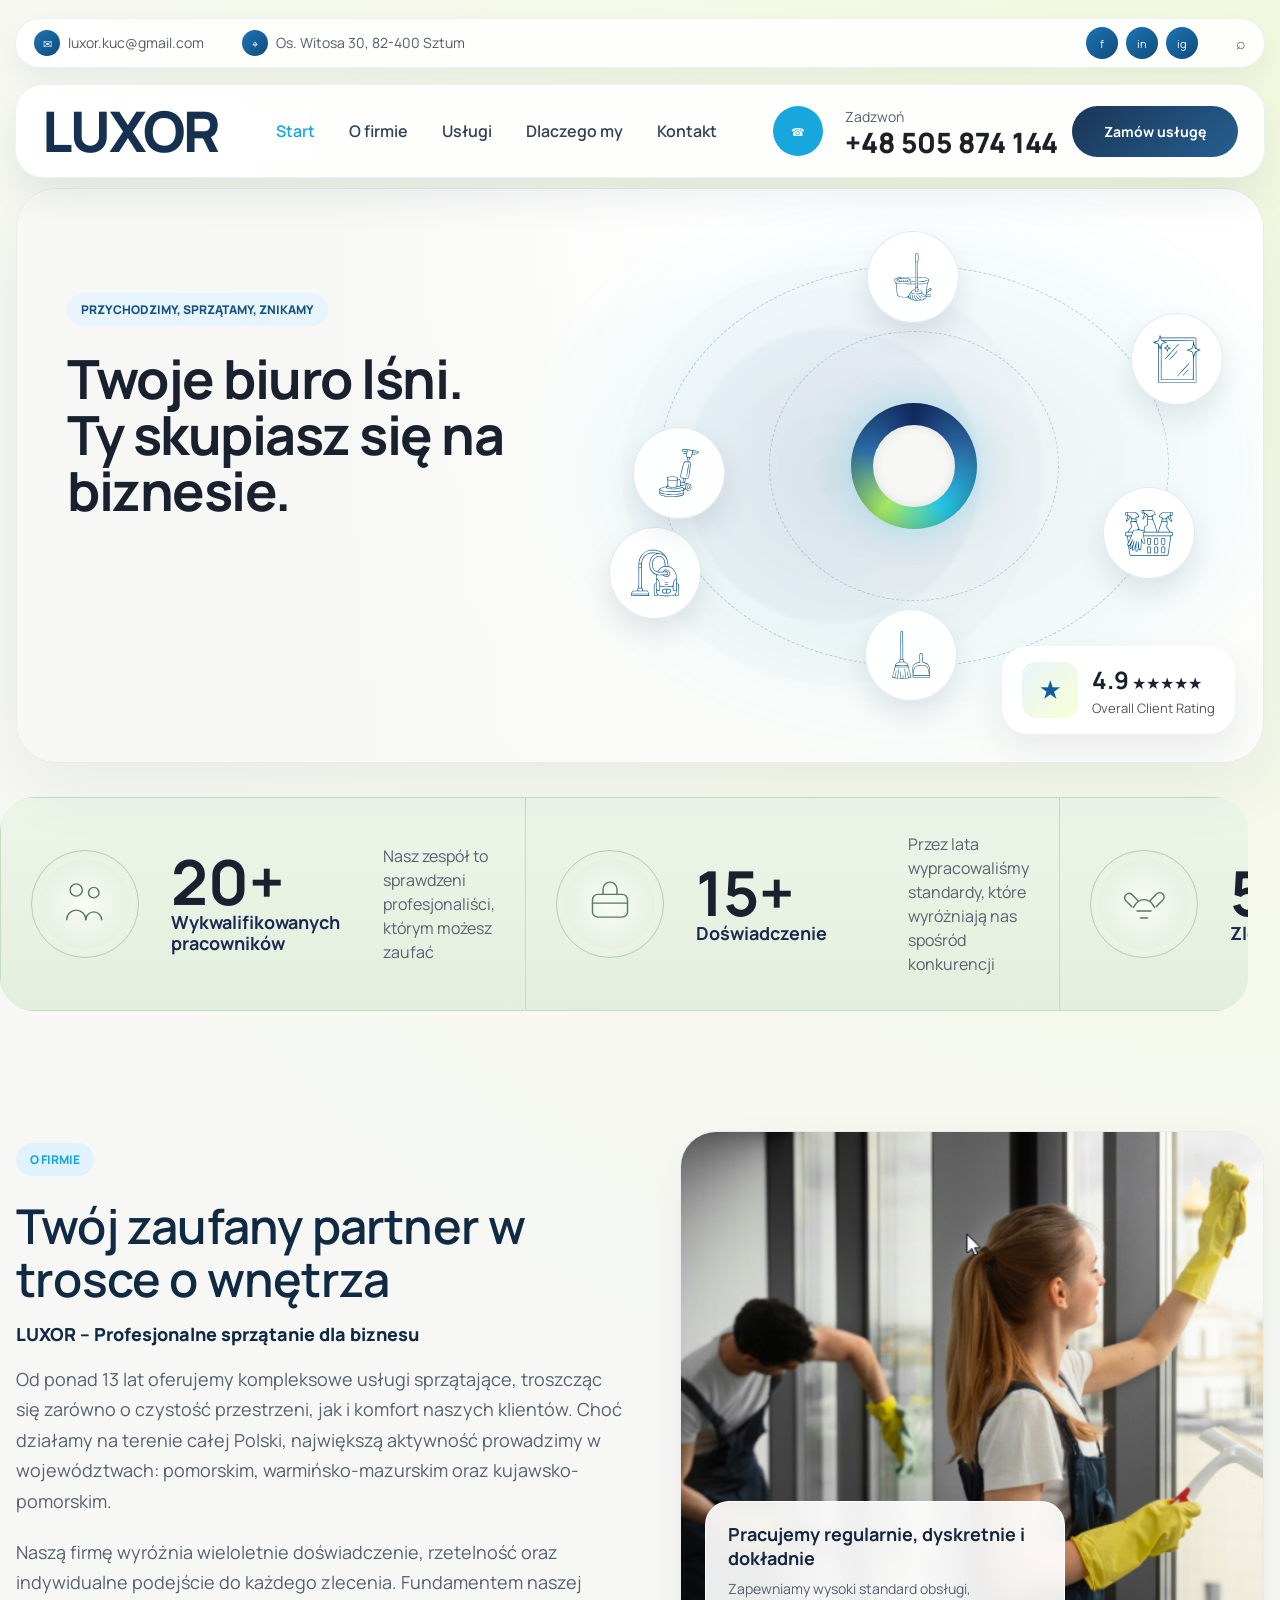
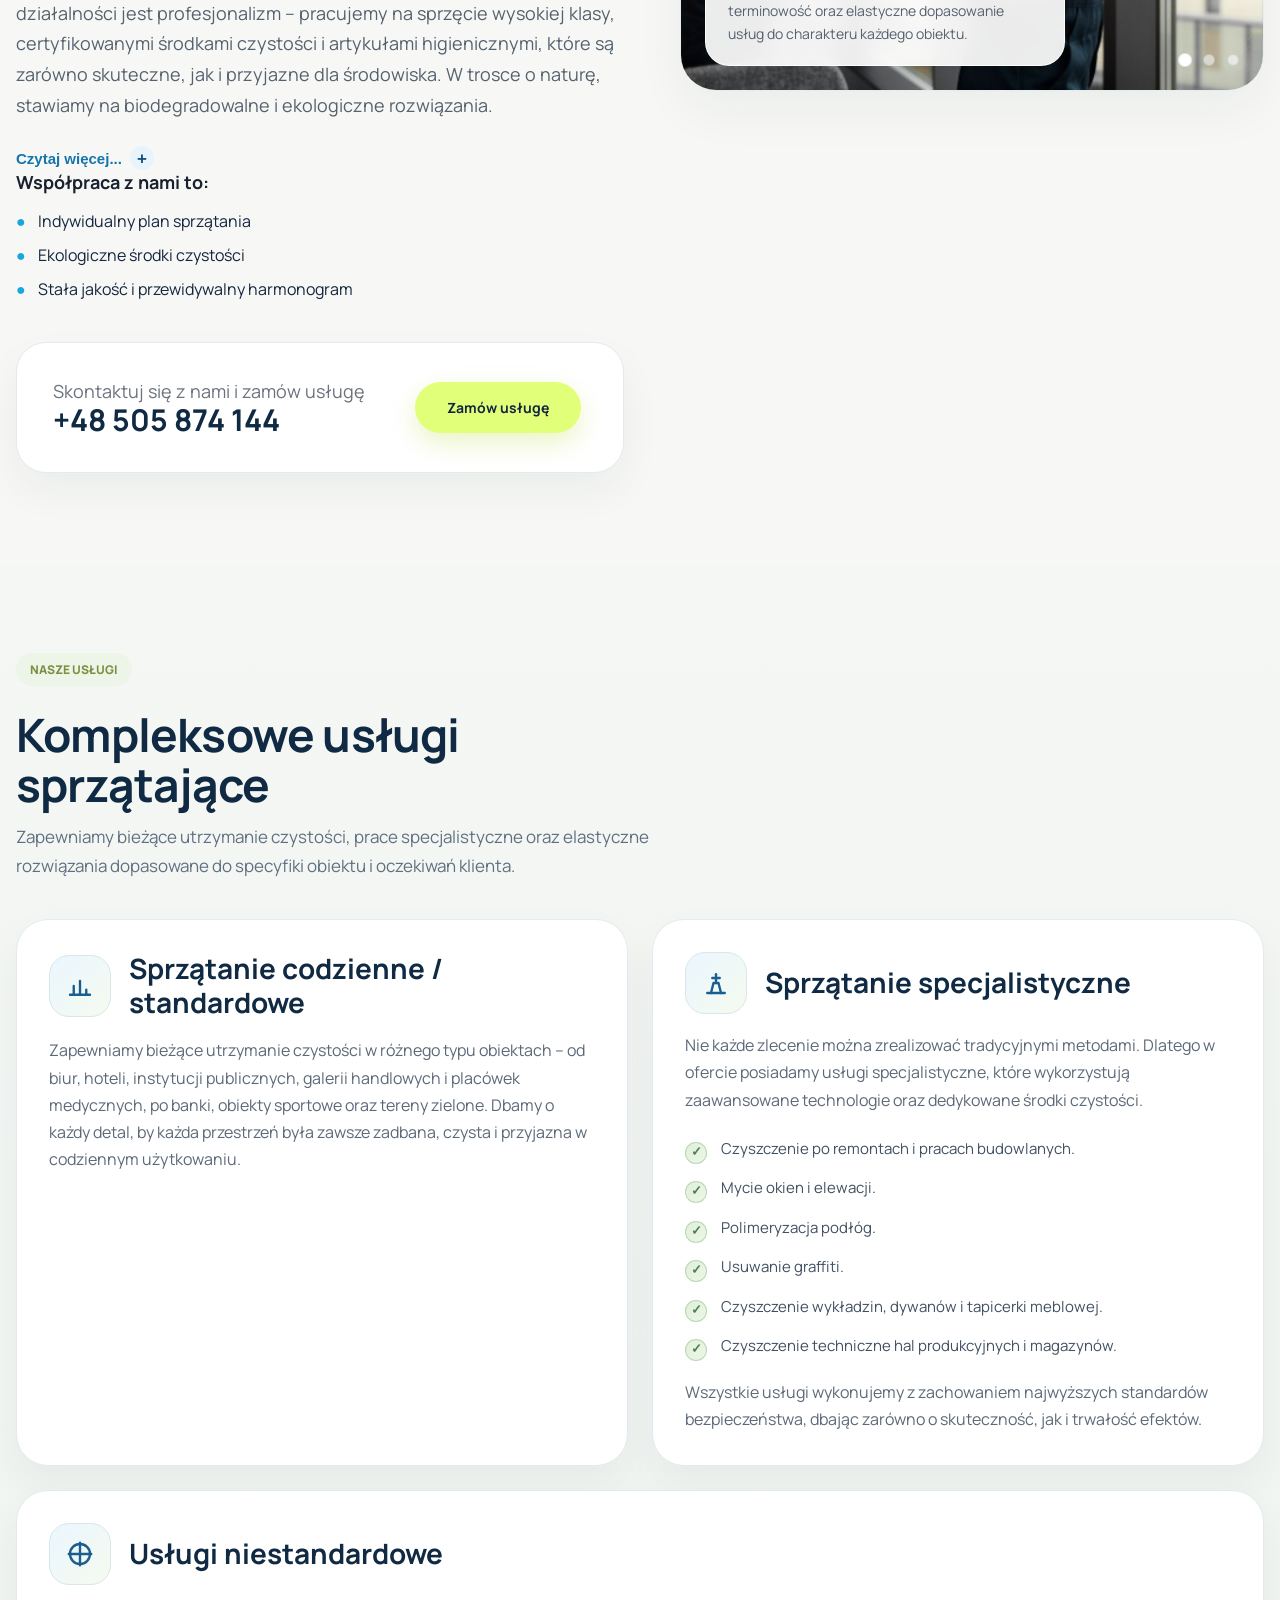
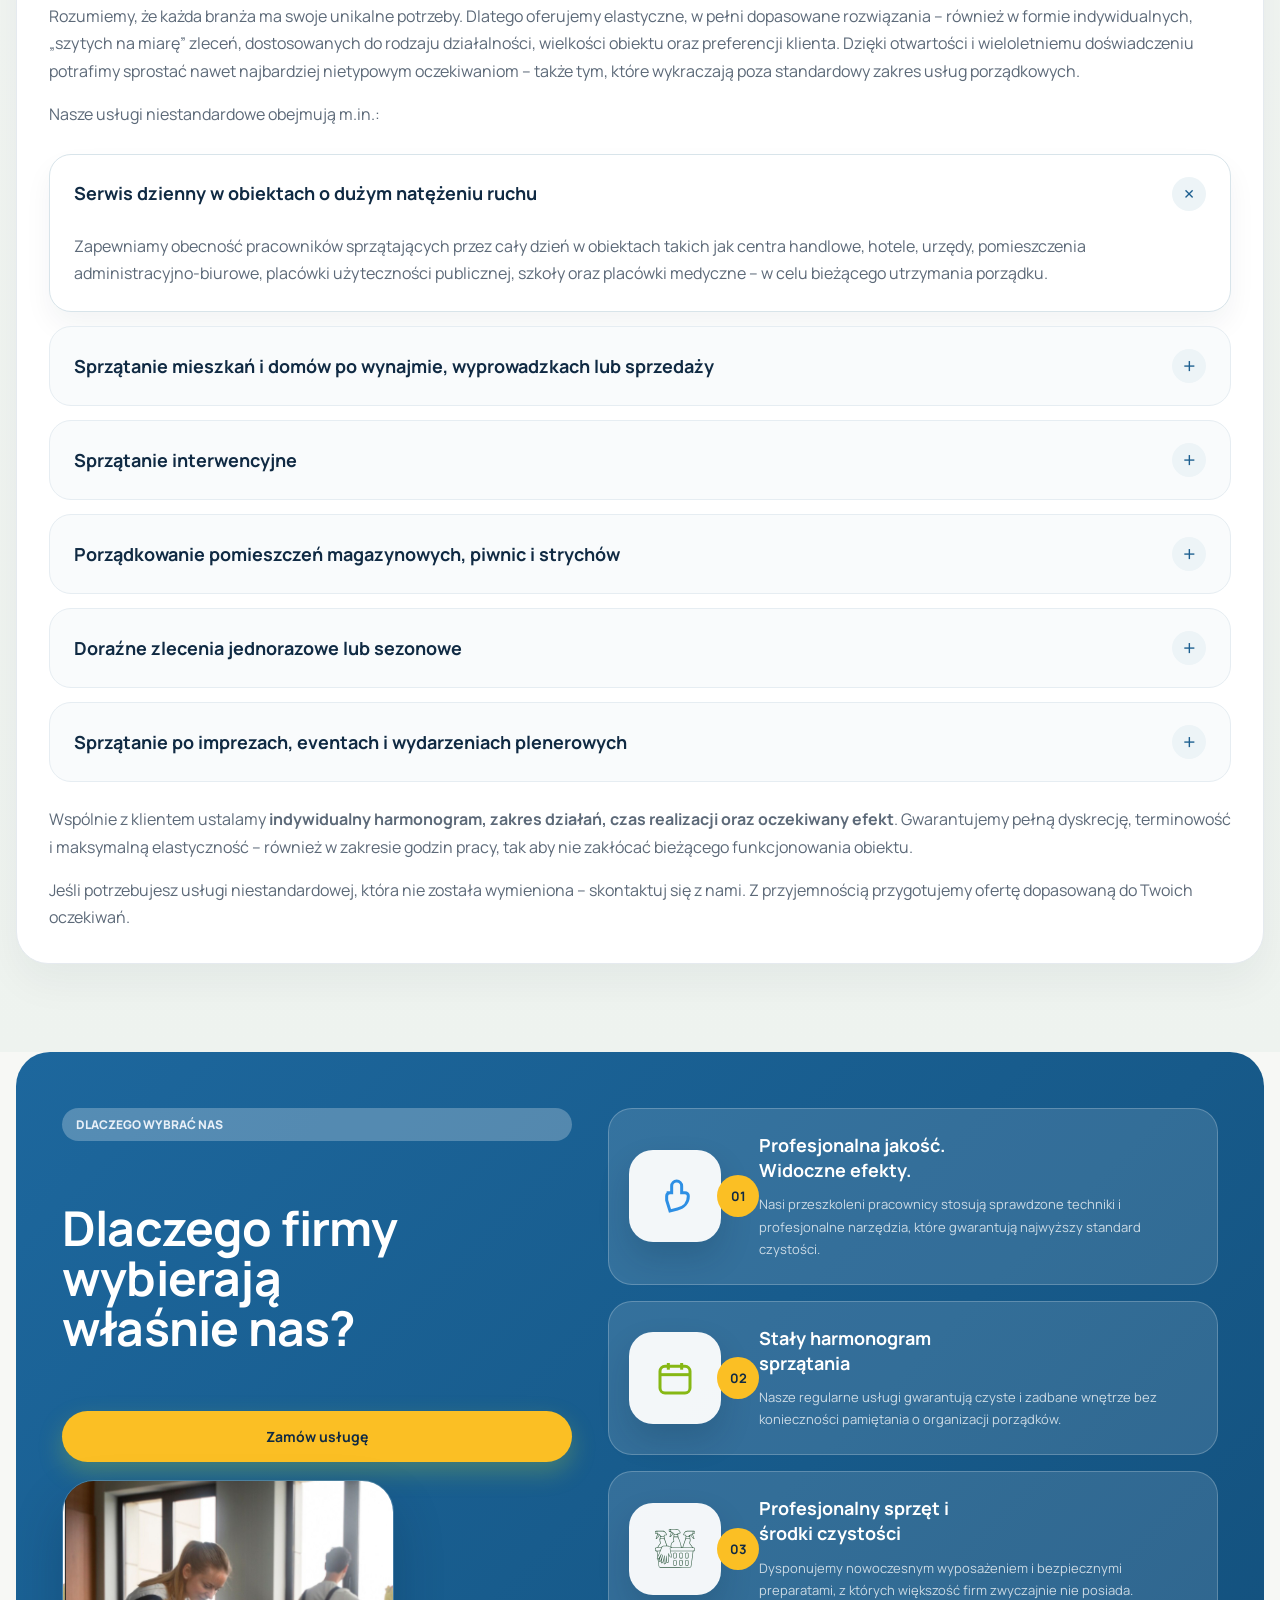
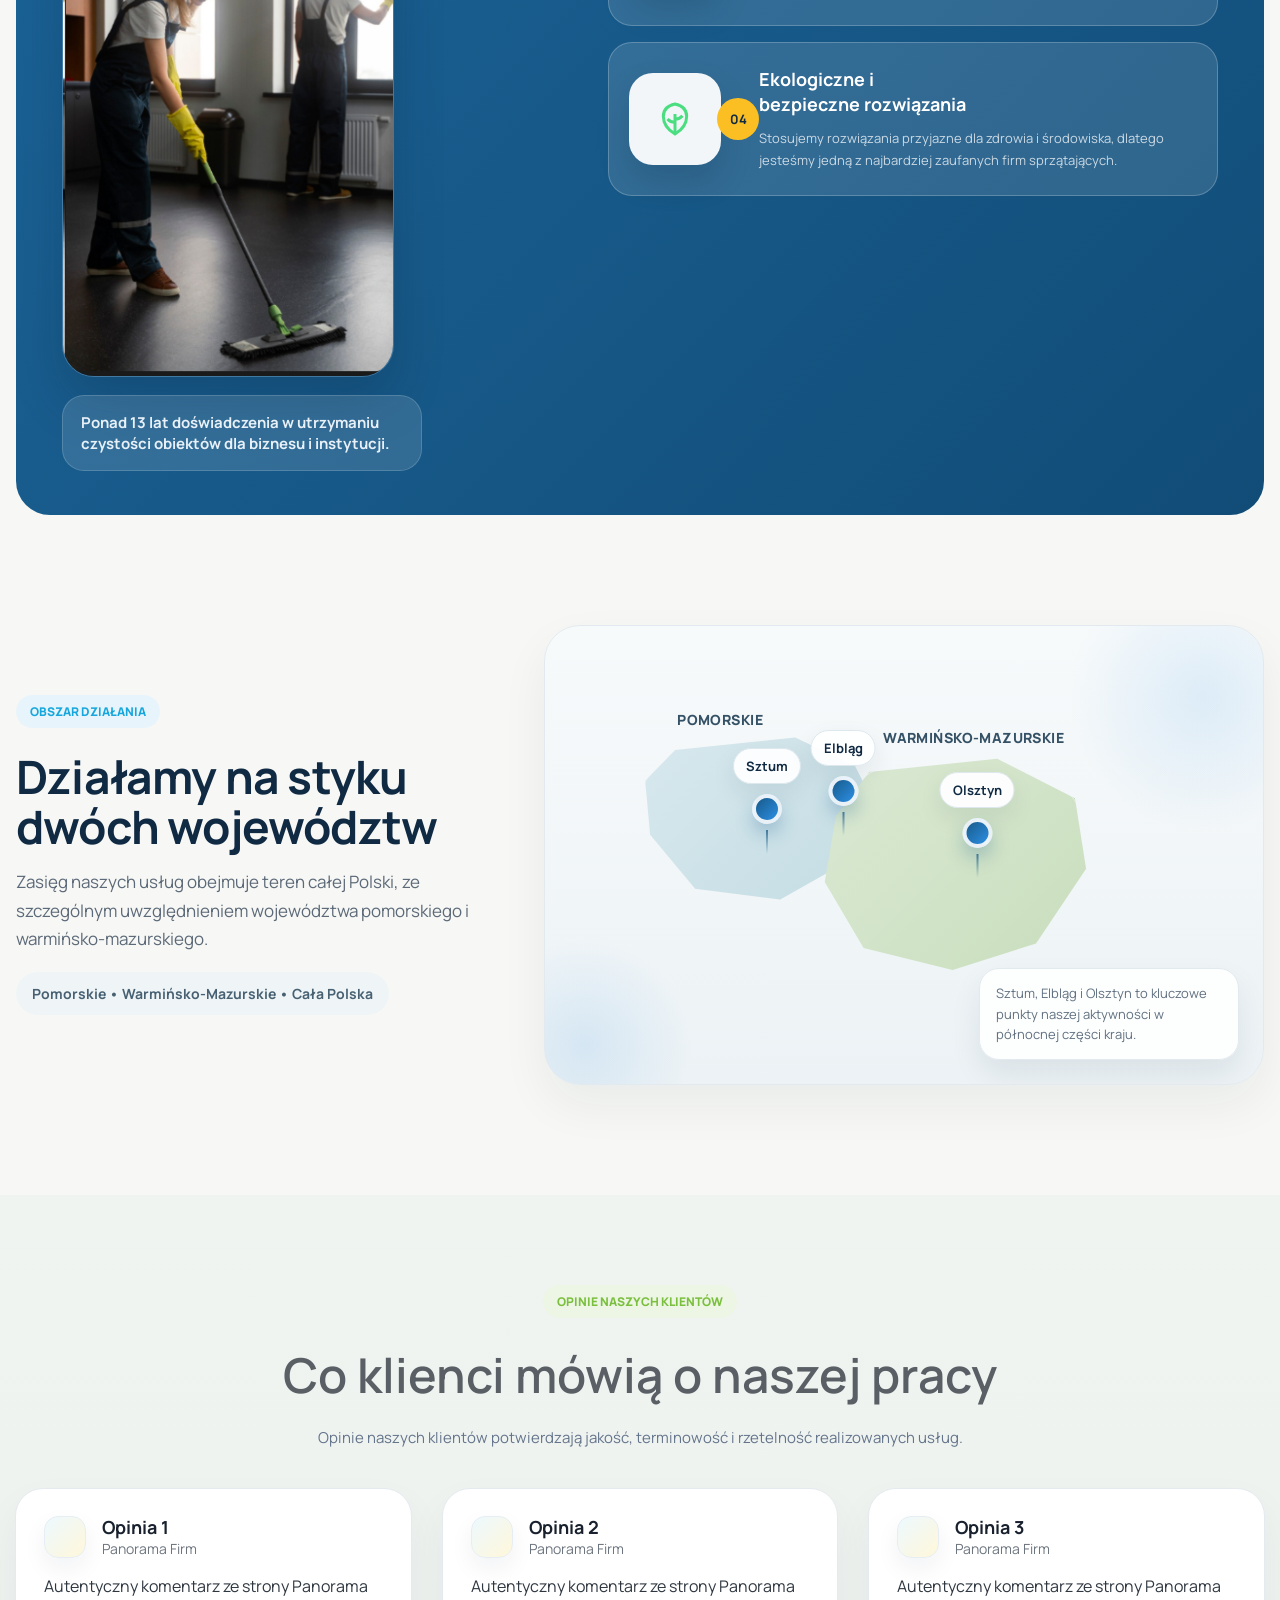
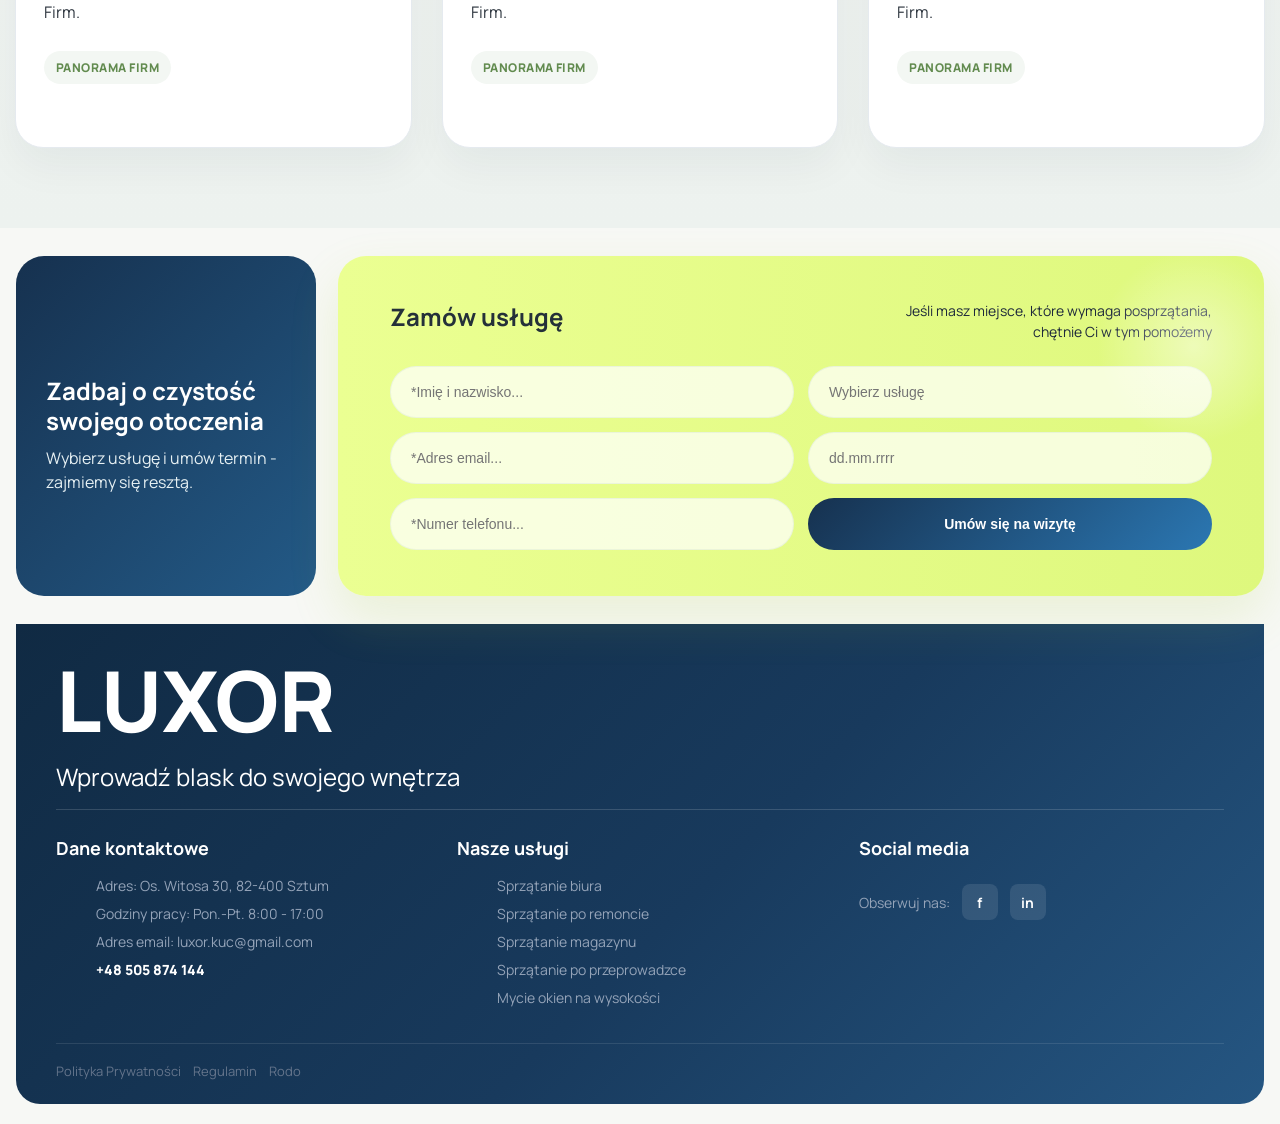
==== commit 31288c19: "ikonki" ====
--- a/index.html
+++ b/index.html
@@ -1349,22 +1349,22 @@
       <div class="orbital">
         <div class="orbital-nebula"></div>
         <div class="float-tile tile-a">
-          <img src="../IKONY_LUXOR/mop.svg" alt="Mop">
+          <img src="[data-uri]" alt="Mop">
         </div>
         <div class="float-tile tile-b">
-          <img src="../IKONY_LUXOR/odku.svg" alt="Odkurzacz">
+          <img src="[data-uri]" alt="Odkurzacz">
         </div>
         <div class="float-tile tile-c">
-          <img src="../IKONY_LUXOR/okno.svg" alt="Mycie okien">
+          <img src="[data-uri]" alt="Mycie okien">
         </div>
         <div class="float-tile tile-d">
-          <img src="../IKONY_LUXOR/zmiotka.svg" alt="Zmiotka">
+          <img src="[data-uri]" alt="Zmiotka">
         </div>
         <div class="float-tile tile-e">
-          <img src="../IKONY_LUXOR/polerka.svg" alt="Polerka">
+          <img src="[data-uri]" alt="Polerka">
         </div>
         <div class="float-tile tile-f">
-          <img src="../IKONY_LUXOR/czyst.svg" alt="Sprzątanie">
+          <img src="[data-uri]" alt="Sprzątanie">
         </div>
         <div class="orbital-center"></div>
       </div>
@@ -1586,7 +1586,7 @@
         </article>
         <article class="feature">
           <div class="img">
-            <img src="../IKONY_LUXOR/czyst.svg" alt="Profesjonalne środki czystości">
+            <img src="[data-uri]" alt="Profesjonalne środki czystości">
           </div>
           <div class="txt"><div class="idx">03</div><h3>Profesjonalny sprzęt i<br>środki czystości</h3><p>Dysponujemy nowoczesnym wyposażeniem i bezpiecznymi preparatami, z których większość firm zwyczajnie nie posiada.</p></div>
         </article>
@@ -1776,3 +1776,4 @@
   </script>
 </body>
 </html>
+
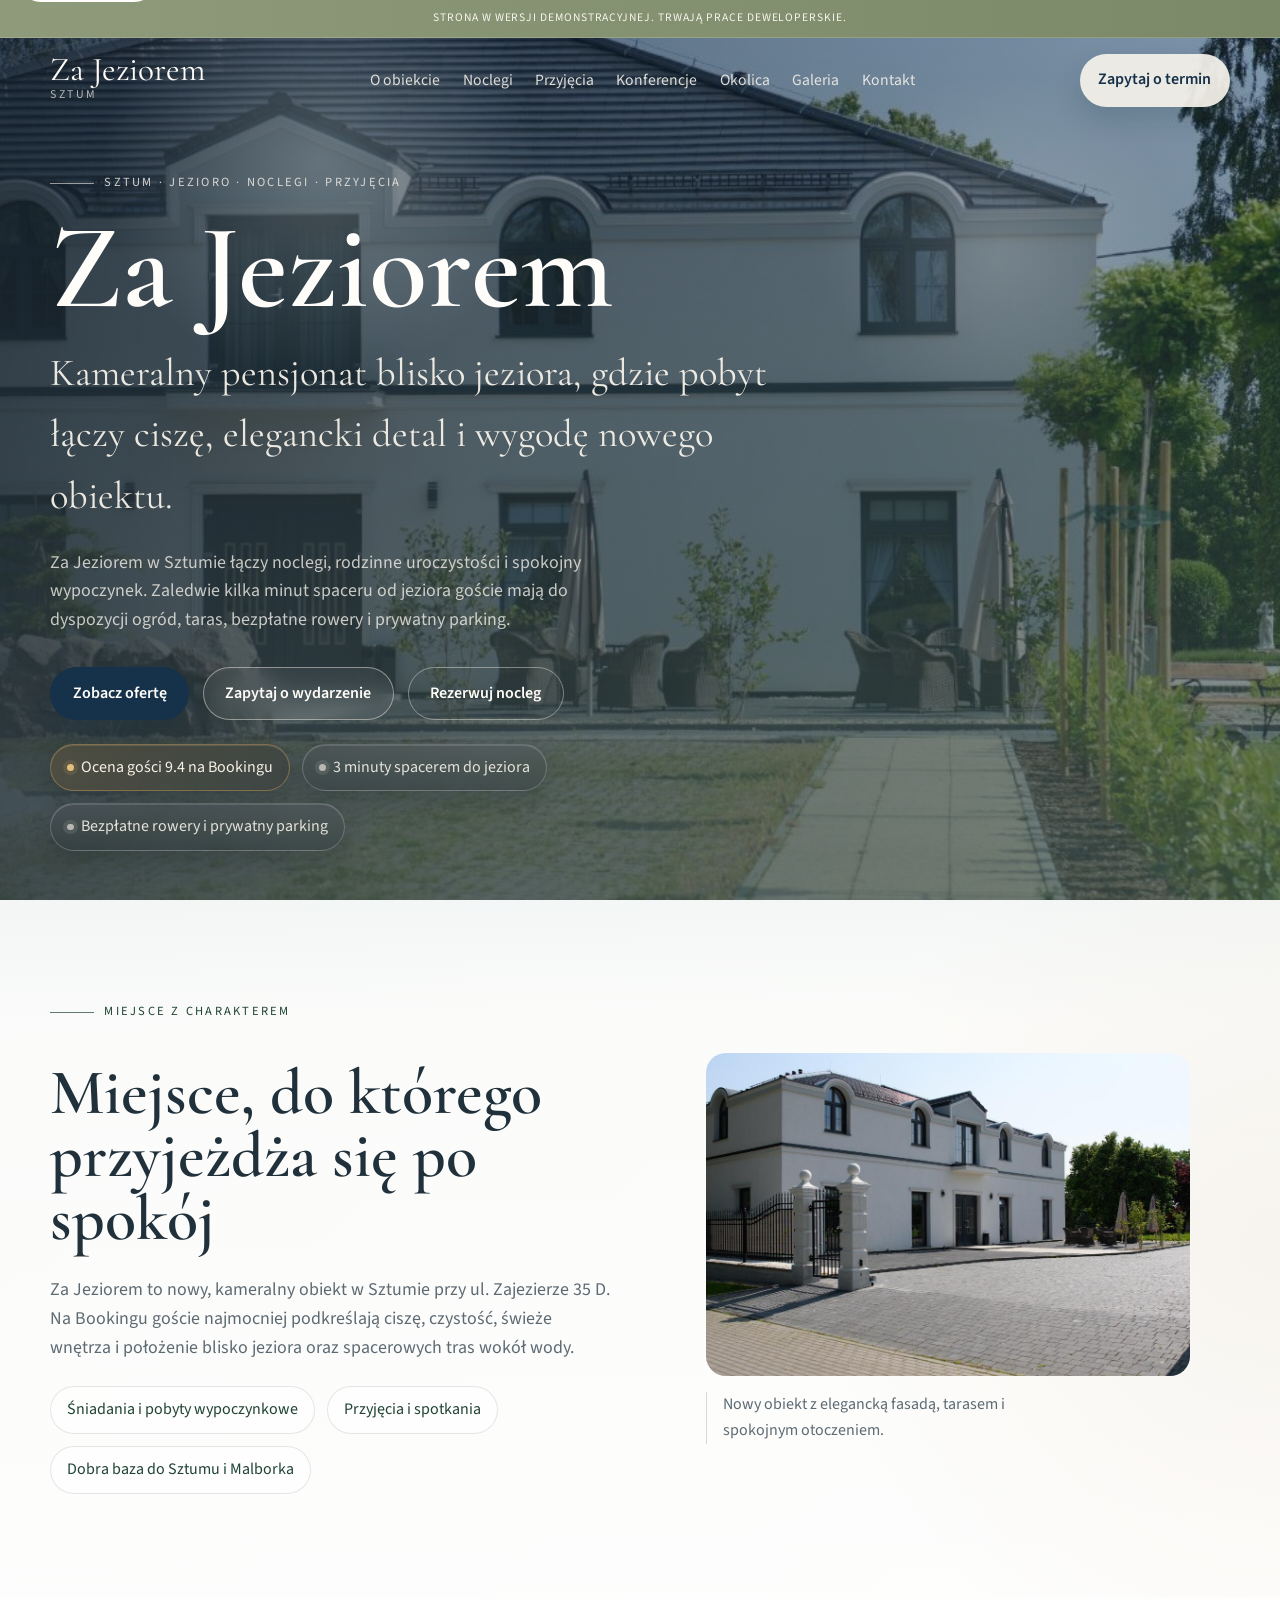
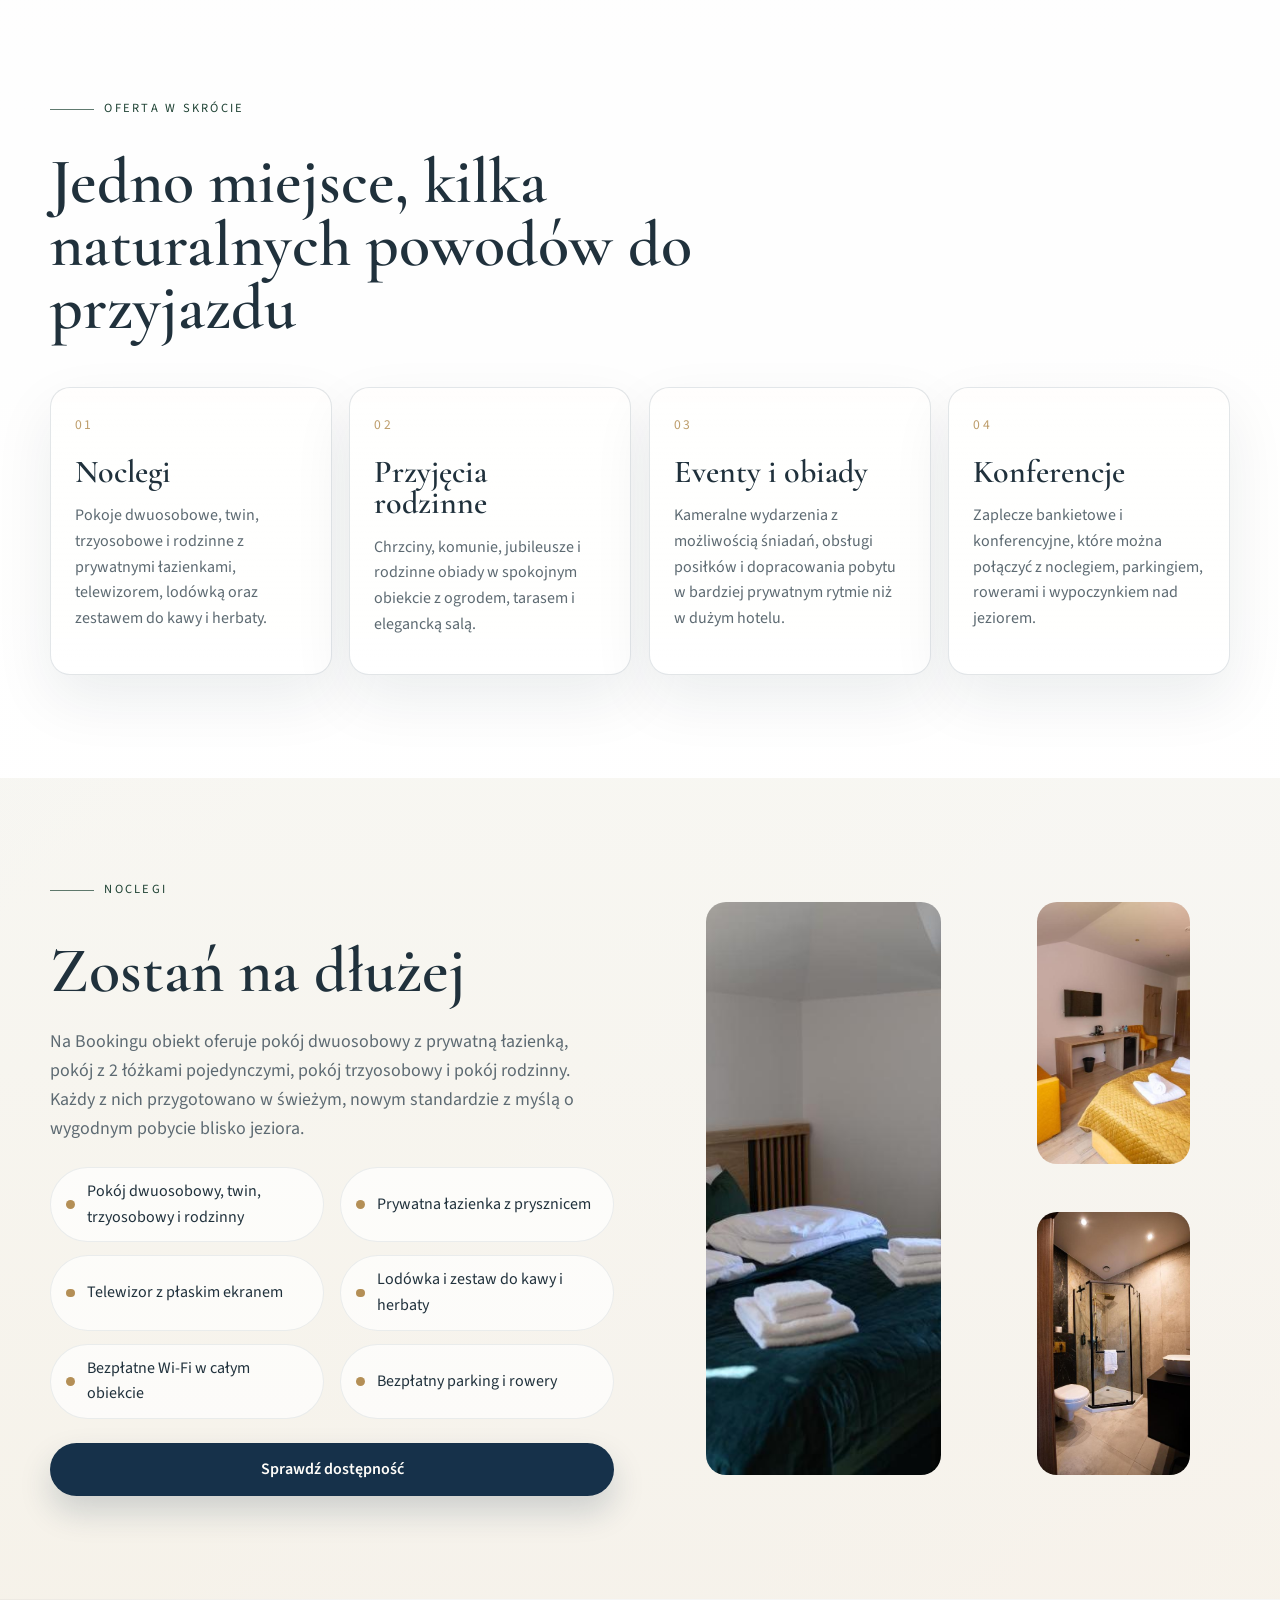
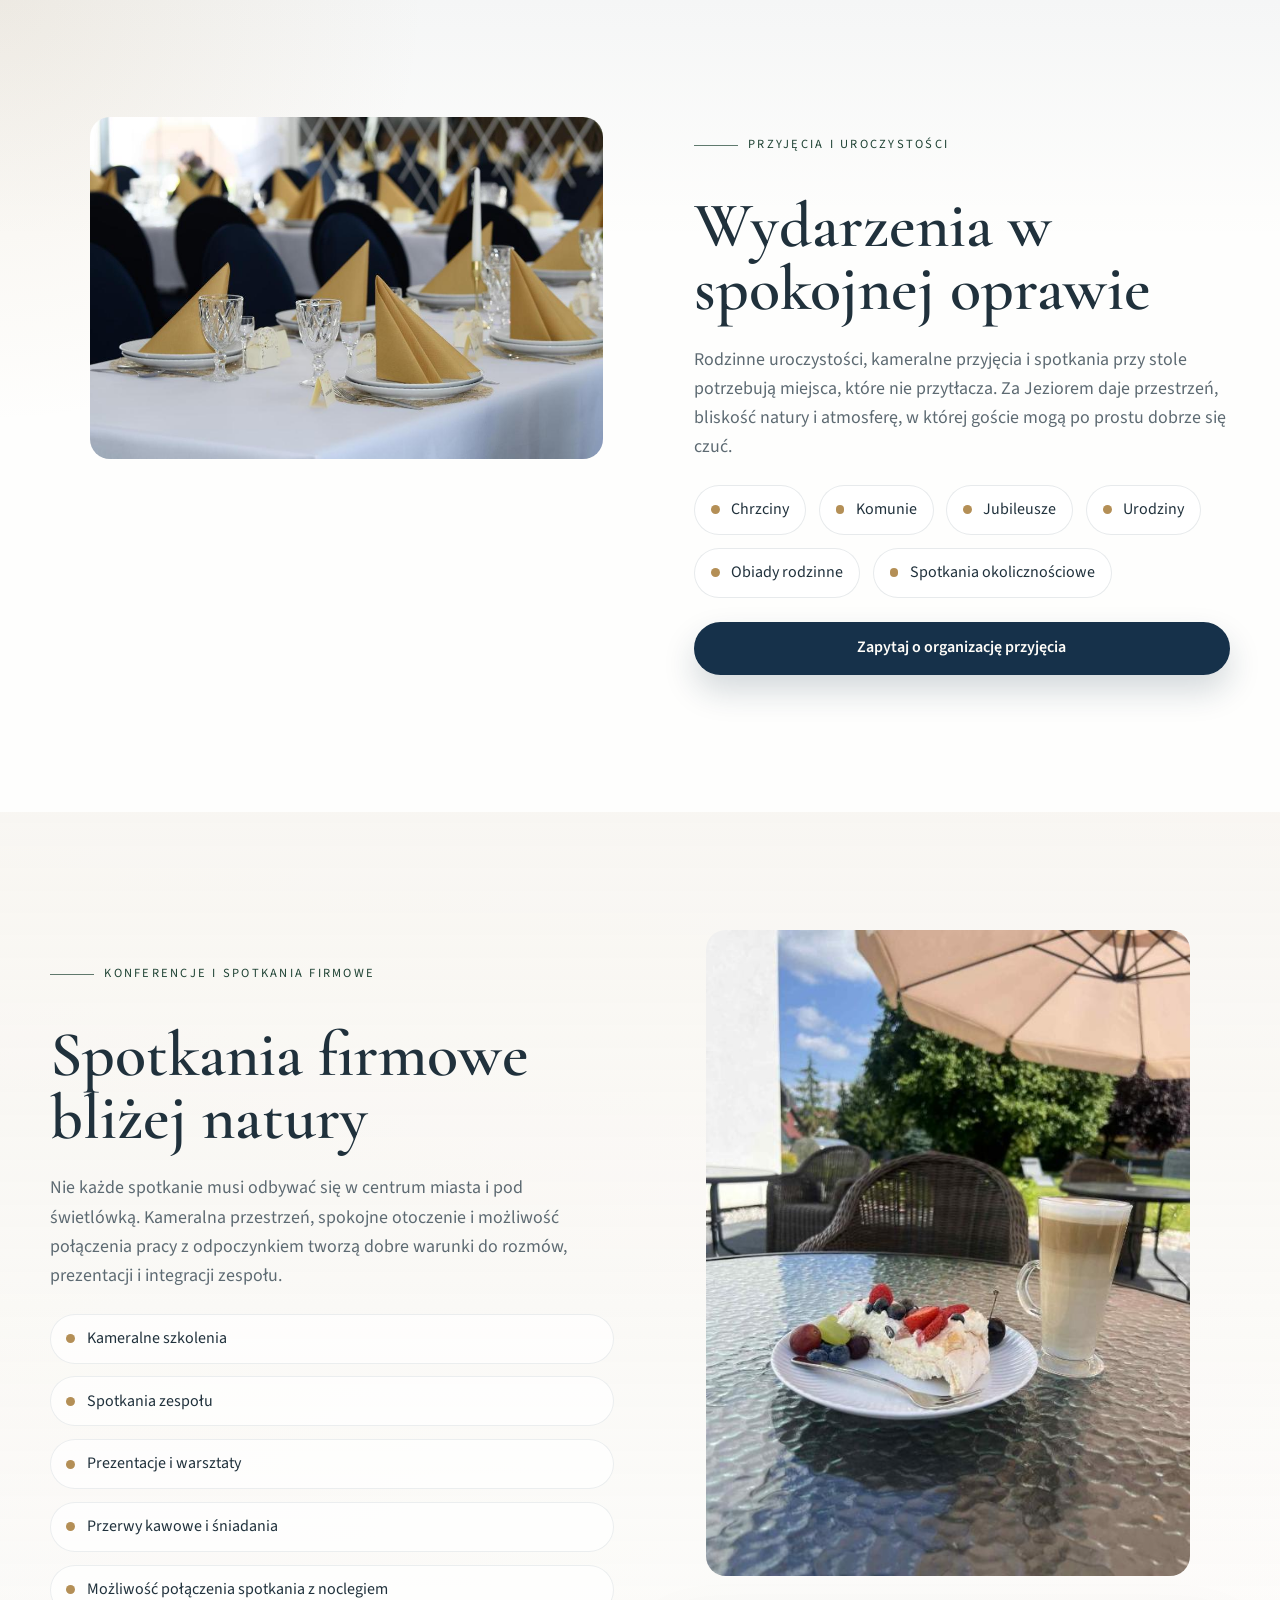
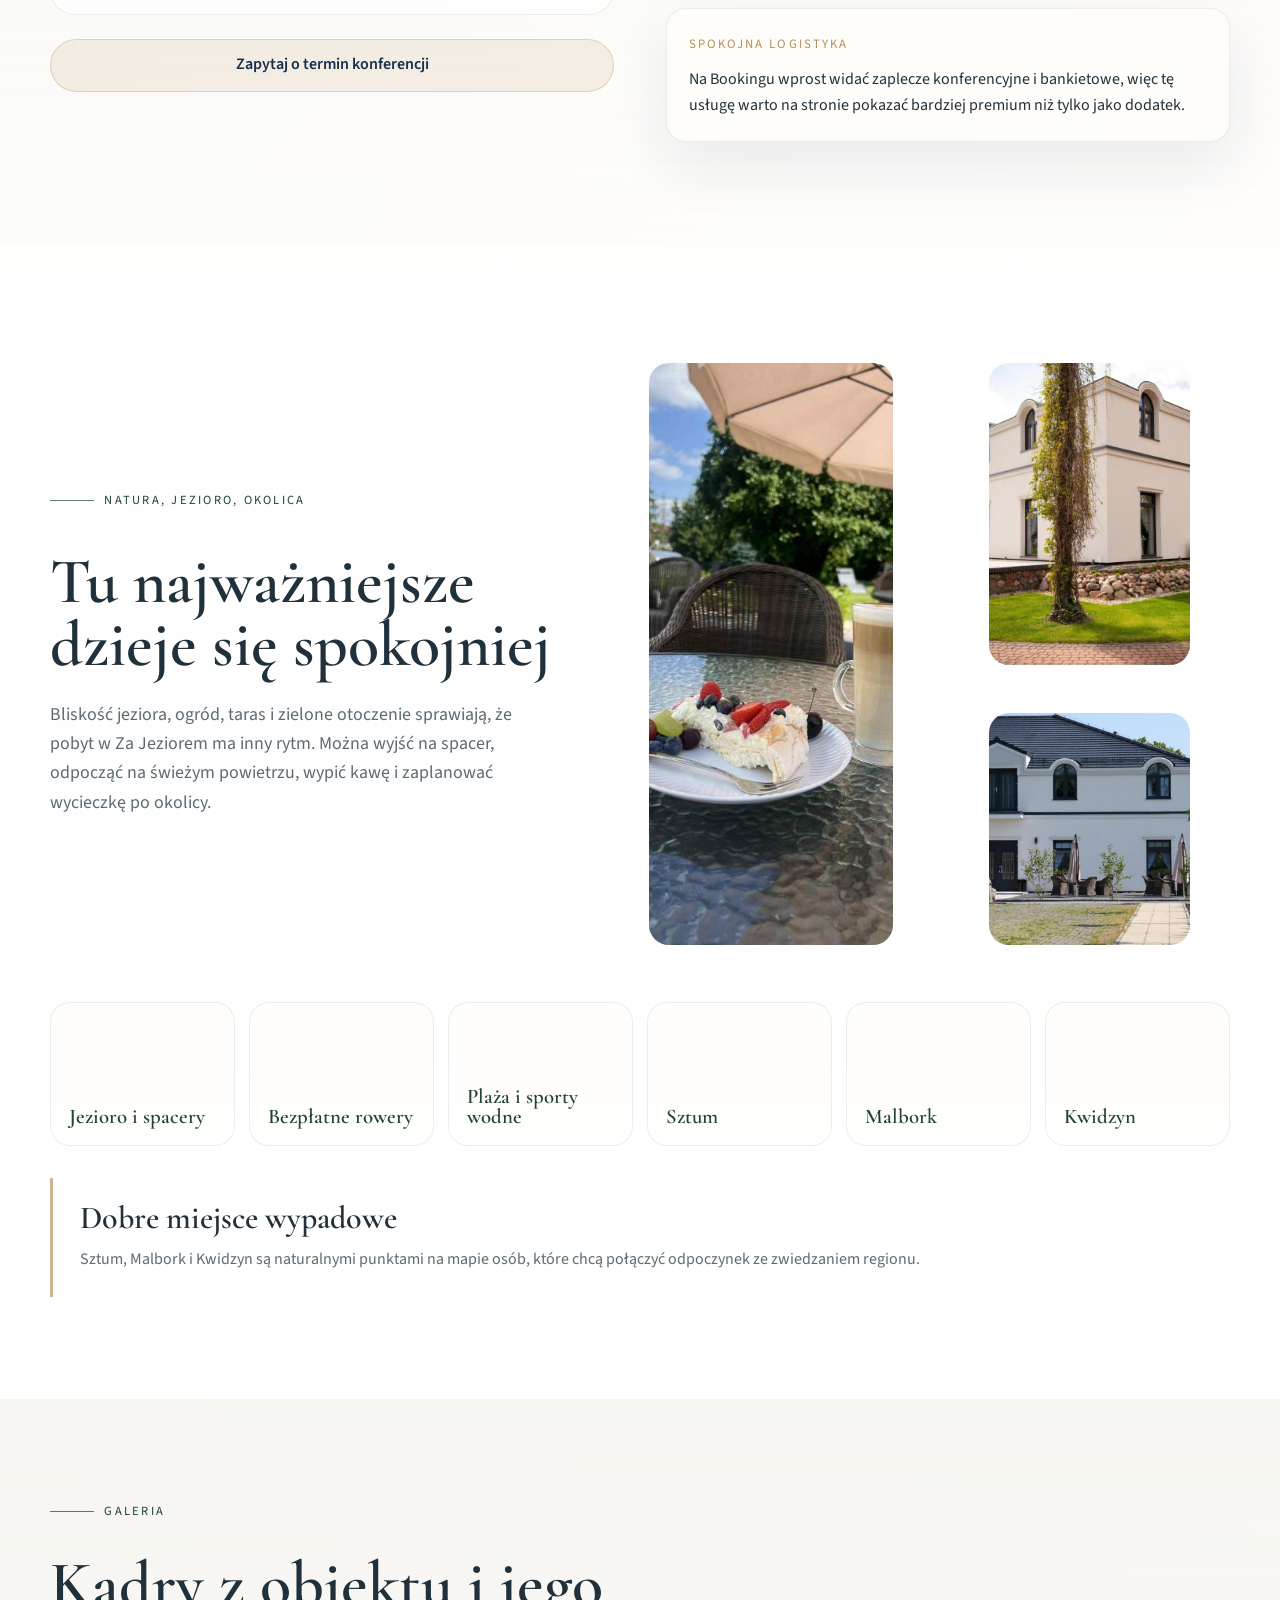
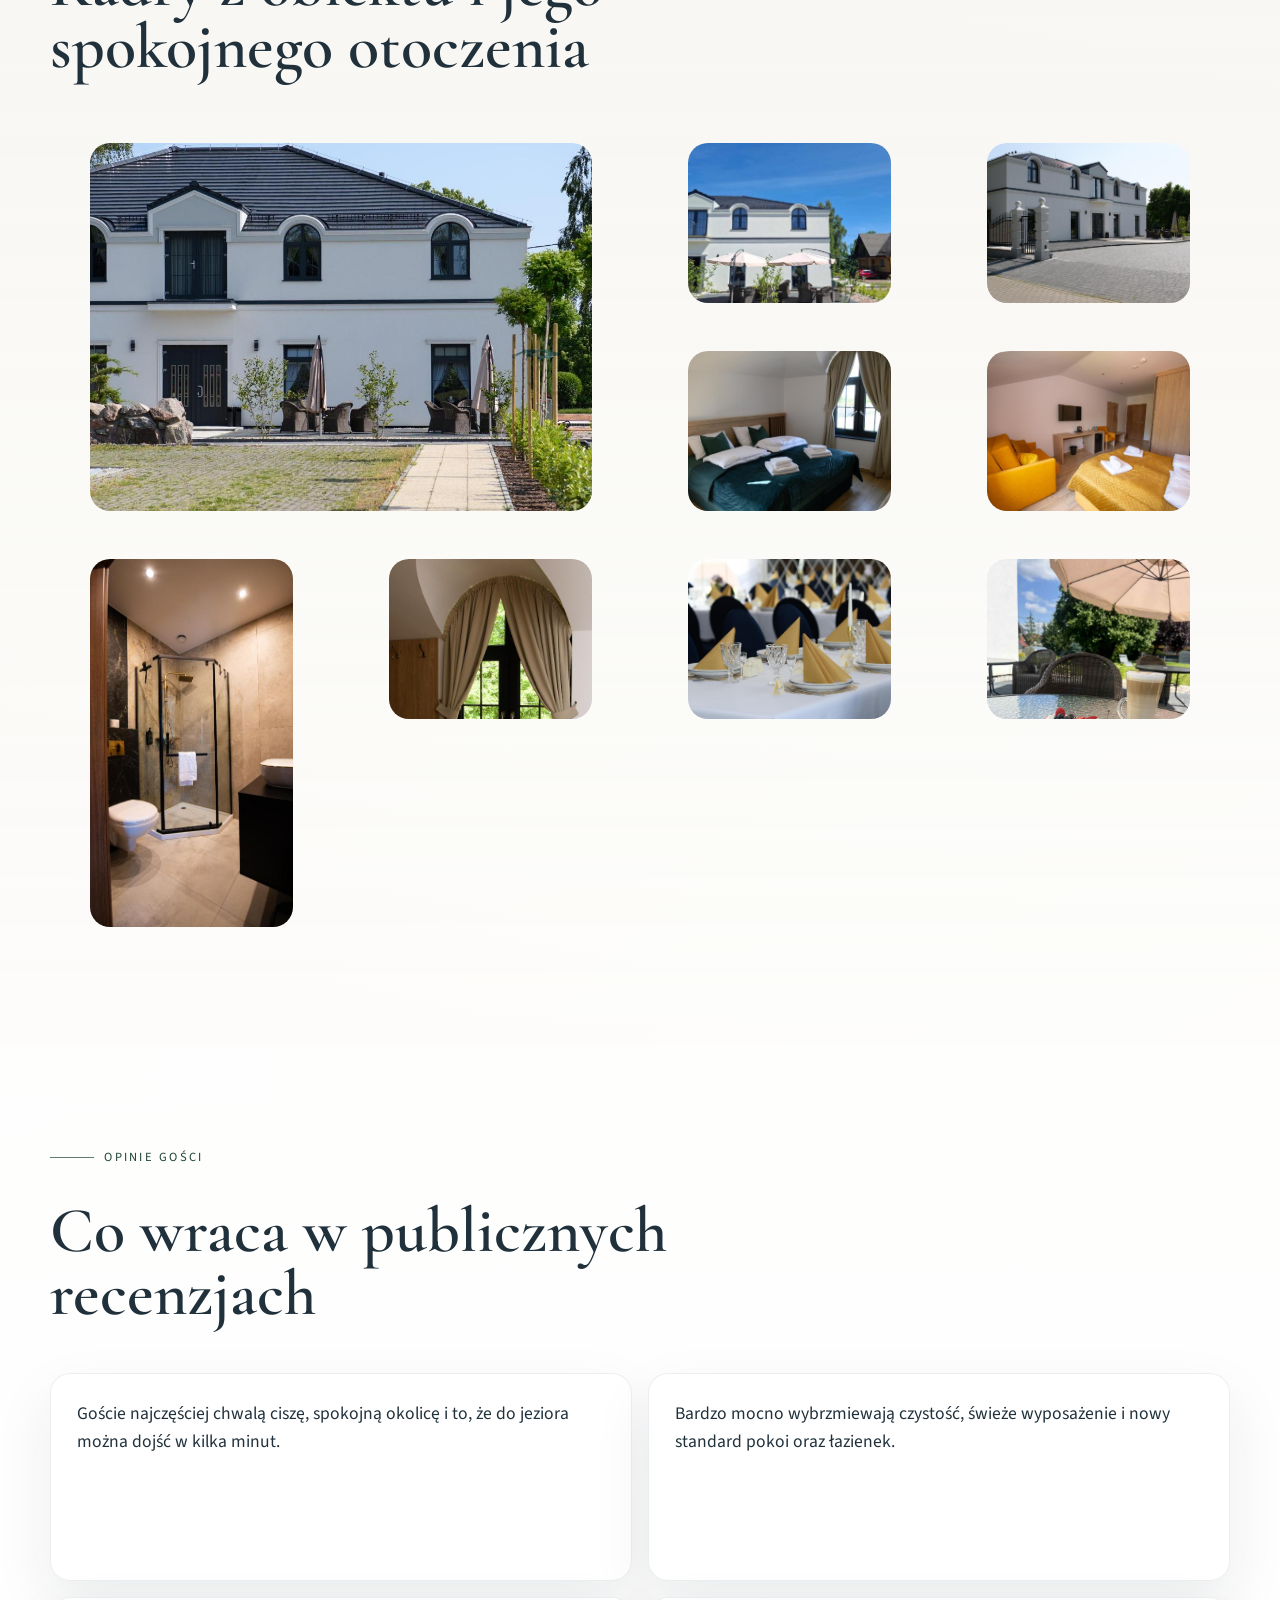
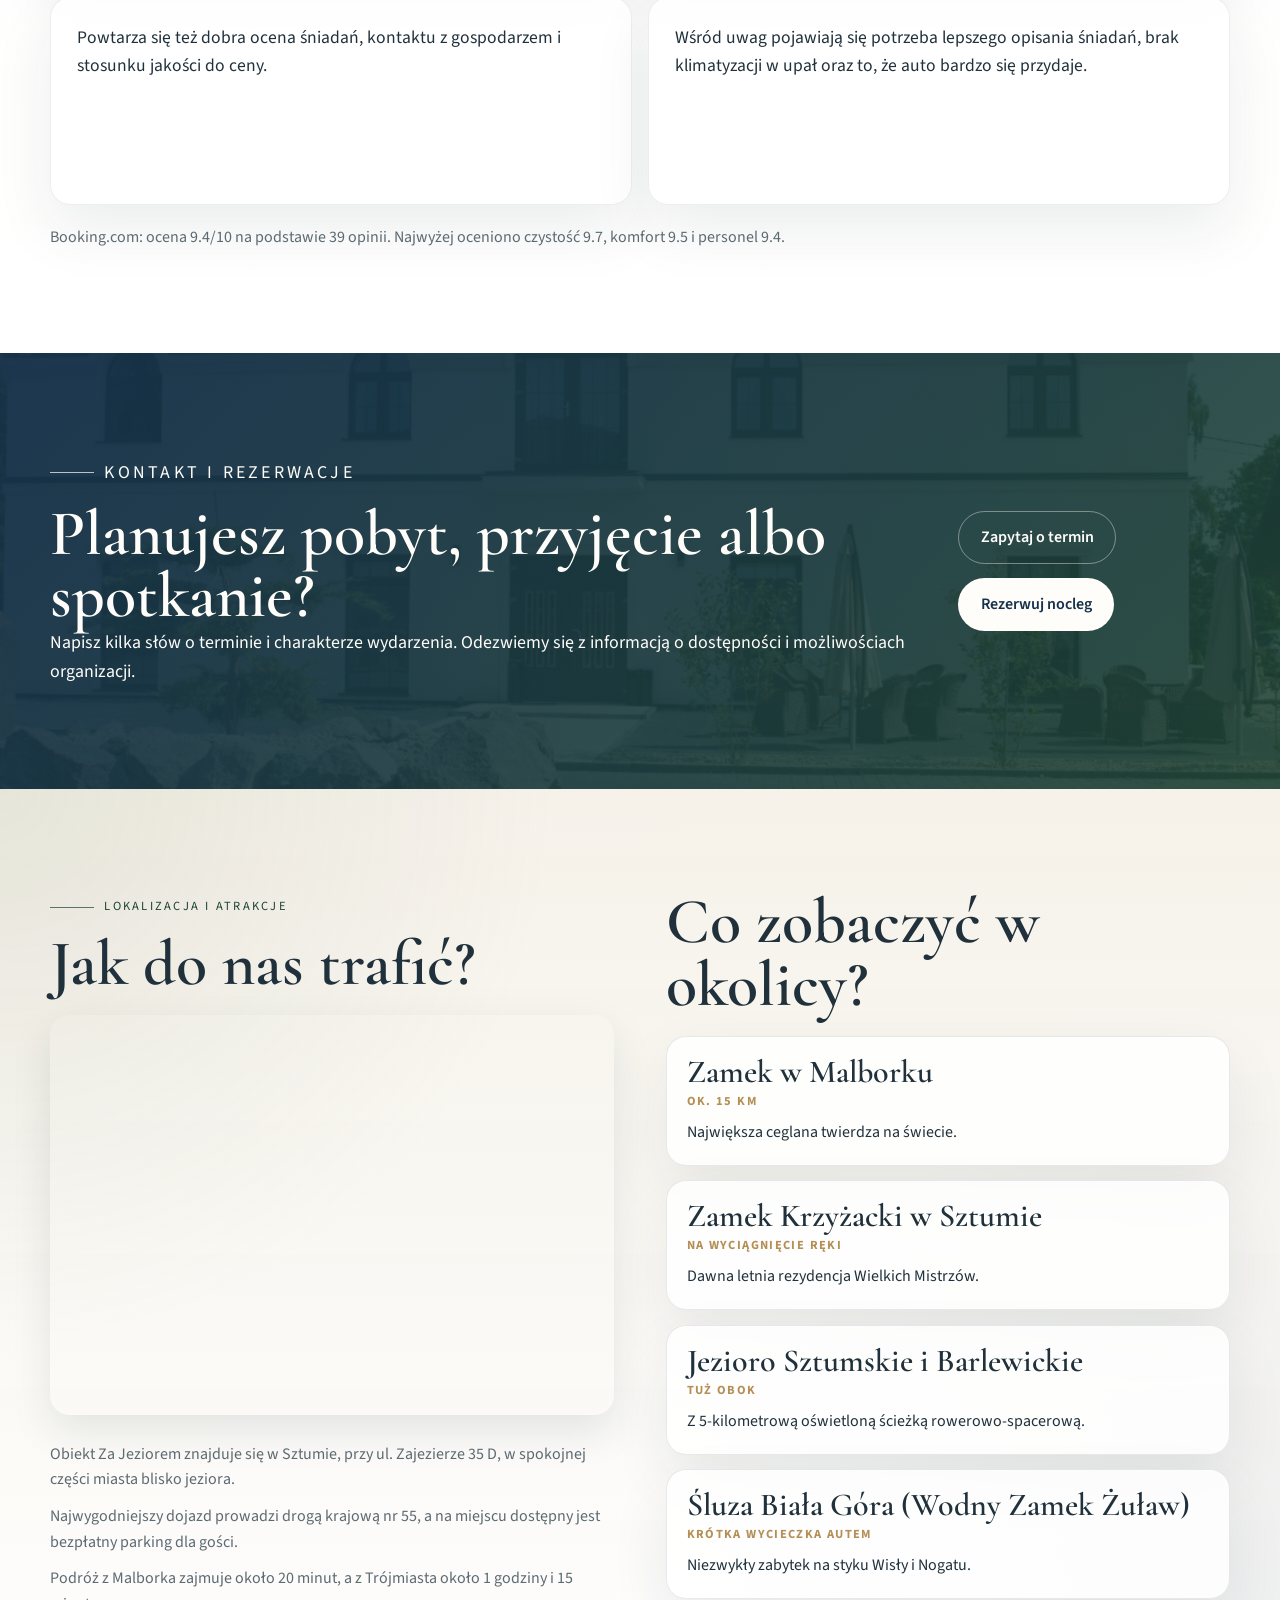
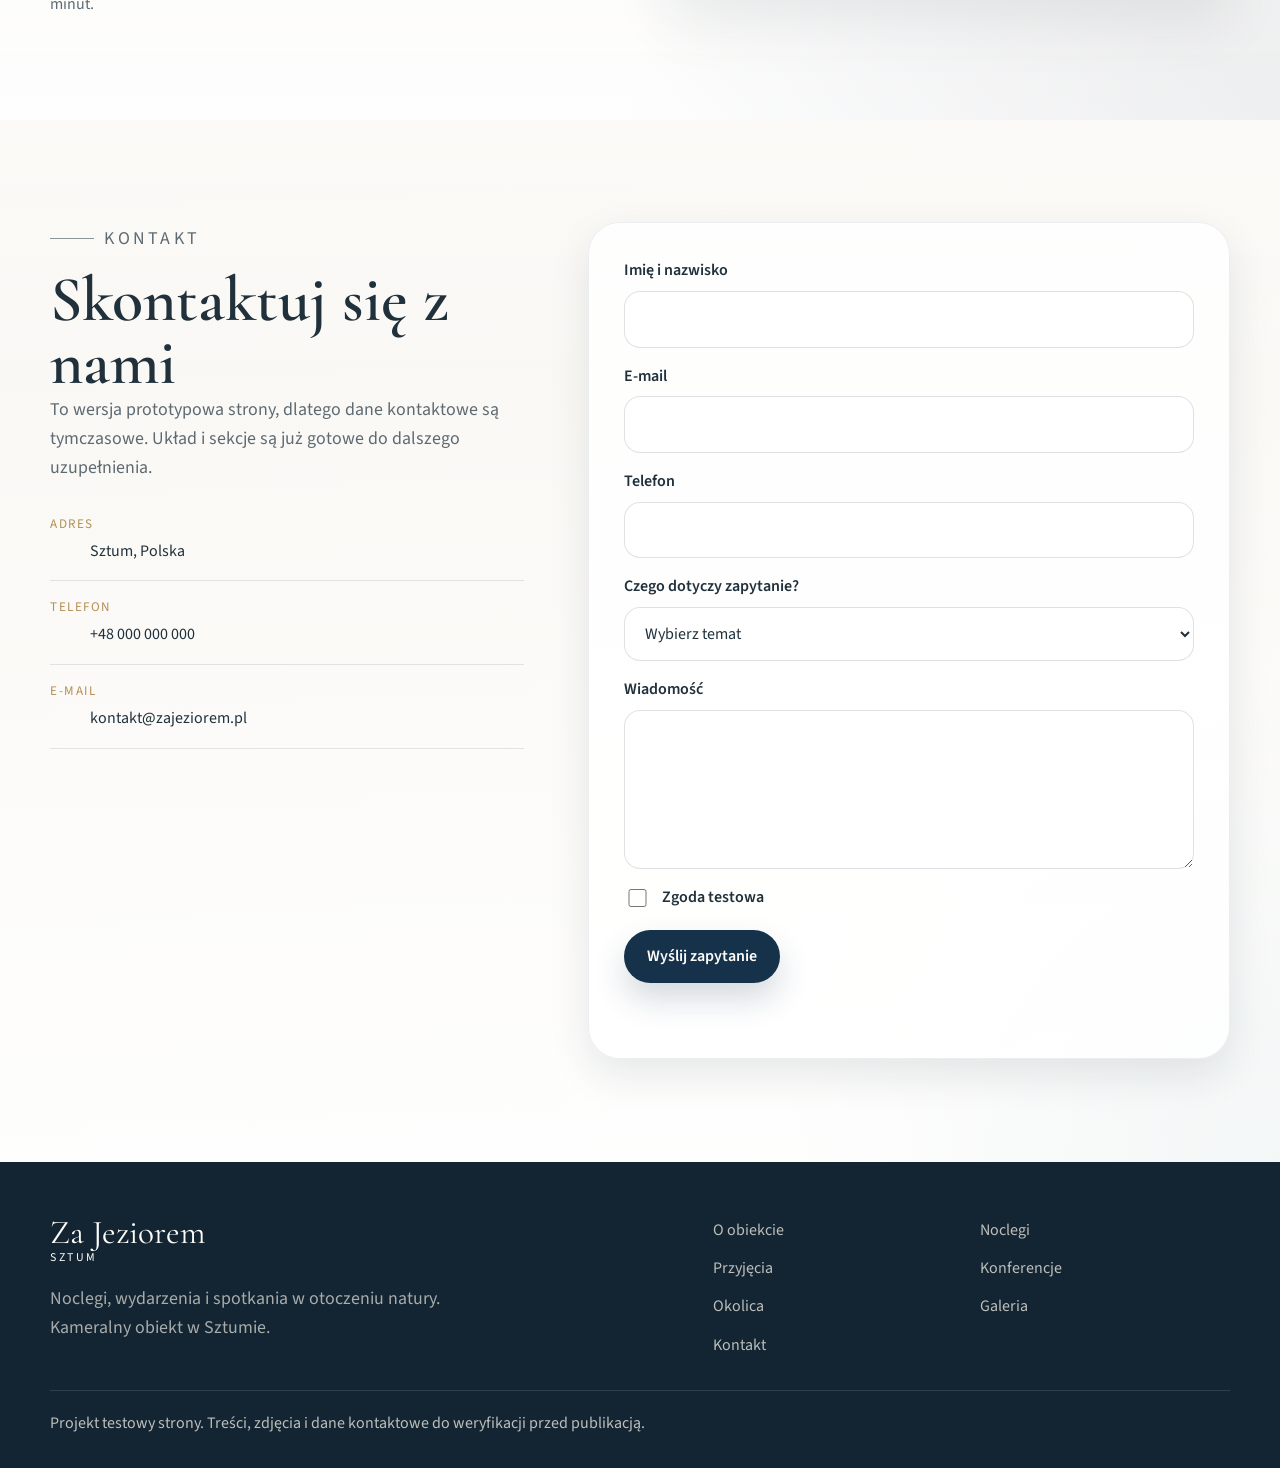
==== commit 887f7bcd: "zajsziorem powrót strony zajeziorem" ====
--- a/index.html
+++ b/index.html
@@ -1,1779 +1,517 @@
-<!doctype html>
+<!DOCTYPE html>
 <html lang="pl">
 <head>
-  <meta charset="UTF-8" />
-  <meta name="viewport" content="width=device-width, initial-scale=1.0" />
-  <title>Luxor Clone</title>
+  <meta charset="UTF-8">
+  <meta name="viewport" content="width=device-width, initial-scale=1.0">
+  <meta name="description" content="">
+  <title>Za Jeziorem</title>
   <link rel="preconnect" href="https://fonts.googleapis.com">
   <link rel="preconnect" href="https://fonts.gstatic.com" crossorigin>
-  <link href="https://fonts.googleapis.com/css2?family=Manrope:wght@400;500;600;700;800&display=swap" rel="stylesheet">
-  <style>
-    :root {
-      --bg: #f7f8f5;
-      --text: #18212d;
-      --muted: #6a7480;
-      --line: #e5ebe8;
-      --green: #dffc72;
-      --green-dark: #9bc920;
-      --blue: #2d8fe4;
-      --blue-dark: #11558d;
-      --card: #ffffff;
-      --lime: #e2ff79;
-      --navy-soft: #1f679b;
-      --navy-deep: #114c7d;
-    }
-
-    html { scroll-behavior: smooth; }
-    * { box-sizing: border-box; }
-    body {
-      margin: 0;
-      background: radial-gradient(circle at top right, rgba(223,252,114,0.18), transparent 20%), var(--bg);
-      color: var(--text);
-      font-family: "Manrope", sans-serif;
-    }
-
-    .page { width: 100%; min-width: 0; overflow: hidden; }
-    .container { width: min(calc(100% - 32px), 1453px); margin: 0 auto; }
-    [id] { scroll-margin-top: 120px; }
-
-    .topbar {
-      width: min(calc(100% - 30px), 1360px);
-      height: 50px;
-      border-bottom: 0;
-      display: flex;
-      align-items: center;
-      justify-content: space-between;
-      color: #535c67;
-      font-size: 14px;
-      margin-top: 18px;
-      padding: 0 18px;
-      background: rgba(255,255,255,0.88);
-      border: 1px solid rgba(17,76,125,0.08);
-      border-radius: 999px;
-      box-shadow: 0 12px 30px rgba(20, 38, 62, 0.06);
-      position: relative;
-      z-index: 30;
-    }
-    .top-left, .top-right { display: flex; align-items: center; gap: 38px; }
-    .circle-icon {
-      width: 26px;
-      height: 26px;
-      border-radius: 999px;
-      background: linear-gradient(135deg, #1d74b5, #0f4c7b);
-      display: inline-flex;
-      align-items: center;
-      justify-content: center;
-      color: white;
-      font-size: 11px;
-      margin-right: 8px;
-    }
-    .social { display: flex; gap: 8px; }
-    .social .circle-icon { width: 32px; height: 32px; font-size: 11px; margin-right: 0; }
-
-    .navbar {
-      width: min(calc(100% - 30px), 1360px);
-      min-height: 92px;
-      display: flex;
-      align-items: center;
-      justify-content: space-between;
-      gap: 24px;
-      margin-top: 16px;
-      padding: 18px 26px;
-      position: sticky;
-      top: 0;
-      z-index: 50;
-      background: rgba(255,255,255,0.9);
-      backdrop-filter: blur(16px);
-      border: 1px solid rgba(17,76,125,0.08);
-      border-radius: 28px;
-      box-shadow: 0 18px 38px rgba(16, 42, 67, 0.08);
-      transition: min-height 0.3s ease, padding 0.3s ease, border-radius 0.3s ease, box-shadow 0.3s ease, transform 0.3s ease;
-    }
-    body.nav-compact .navbar {
-      min-height: 76px;
-      padding: 12px 22px;
-      border-radius: 22px;
-      box-shadow: 0 14px 34px rgba(16, 42, 67, 0.12);
-    }
-    .logo {
-      font-size: 56px;
-      font-weight: 900;
-      letter-spacing: -2px;
-      color: #16314f;
-      line-height: 1;
-      transition: font-size 0.3s ease, letter-spacing 0.3s ease;
-    }
-    body.nav-compact .logo { font-size: 46px; letter-spacing: -1.5px; }
-    .nav-links {
-      display: flex;
-      gap: 34px;
-      font-size: 16px;
-      font-weight: 600;
-      flex-wrap: wrap;
-      justify-content: center;
-      flex: 1 1 auto;
-    }
-    .nav-links a { color: #334155; text-decoration: none; }
-    .nav-links a.active { color: #17a7dd; }
-    .cta-phone {
-      display: flex;
-      align-items: center;
-      justify-content: flex-end;
-      gap: 14px;
-      font-size: 14px;
-      color: #52606d;
-      flex: 0 0 auto;
-    }
-    .cta-phone b {
-      color: #1e2026;
-      font-size: 28px;
-      line-height: 1;
-      display: block;
-    }
-    .phone-text {
-      display: grid;
-      gap: 2px;
-      text-align: left;
-    }
-    .phone-link {
-      color: #1e2026;
-      font-size: 28px;
-      line-height: 1;
-      font-weight: 800;
-      text-decoration: none;
-      white-space: nowrap;
-    }
-    .btn-pill {
-      border: 0;
-      border-radius: 999px;
-      padding: 16px 32px;
-      background: var(--lime);
-      color: #13253f;
-      font-weight: 700;
-      font-size: 14px;
-      cursor: pointer;
-      box-shadow: 0 10px 24px rgba(183, 214, 52, 0.28);
-      text-decoration: none;
-      display: inline-flex;
-      align-items: center;
-      justify-content: center;
-      transition: transform 0.25s ease, box-shadow 0.25s ease, background 0.25s ease;
-    }
-    .btn-pill:hover { transform: translateY(-1px); box-shadow: 0 14px 30px rgba(183, 214, 52, 0.26); }
-    .cta-phone .btn-pill {
-      background: linear-gradient(135deg, #1a3657, #255f91);
-      color: #fff;
-      box-shadow: none;
-    }
-
-    .hero {
-      margin-top: 10px;
-      border-radius: 40px;
-      background: linear-gradient(180deg, #ffffff, #fbfcfa);
-      border: 1px solid #e7ece7;
-      height: 575px;
-      position: relative;
-      overflow: hidden;
-      display: flex;
-      box-shadow: 0 24px 70px rgba(16, 42, 67, 0.06);
-    }
-    .hero-copy {
-      width: 44%;
-      padding: 104px 50px 0;
-      position: relative;
-      z-index: 3;
-    }
-    .kicker {
-      display: inline-block;
-      font-size: 12px;
-      font-weight: 800;
-      color: #14527f;
-      background: #e8f4fb;
-      border-radius: 999px;
-      padding: 8px 14px;
-      margin-bottom: 24px;
-    }
-    h1 {
-      margin: 0;
-      font-size: 54px;
-      line-height: 1.04;
-      letter-spacing: -1.5px;
-      max-width: 500px;
-    }
-    .hero-image {
-      position: absolute;
-      right: 0;
-      top: 0;
-      width: 69%;
-      height: 100%;
-      background: radial-gradient(circle at center, rgba(17, 85, 141, 0.06) 0%, rgba(17, 85, 141, 0.03) 28%, transparent 29%),
-        radial-gradient(circle at center, rgba(17, 85, 141, 0.04) 0%, rgba(17, 85, 141, 0.02) 40%, transparent 41%);
-      border-radius: 0 40px 40px 0;
-    }
-    .hero-fade {
-      position: absolute;
-      left: 0;
-      top: 0;
-      width: 56%;
-      height: 100%;
-      background: linear-gradient(90deg, #f7f8f5 0%, rgba(247,248,245,0.96) 45%, rgba(247,248,245,0) 100%);
-      z-index: 2;
-    }
-    .rating-card {
-      position: absolute;
-      right: 28px;
-      bottom: 28px;
-      border-radius: 26px;
-      background: #fff;
-      box-shadow: 0 16px 38px rgba(30, 35, 45, 0.08);
-      padding: 16px 20px;
-      display: flex;
-      align-items: center;
-      gap: 14px;
-      z-index: 3;
-    }
-    .rating-logo {
-      width: 56px;
-      height: 56px;
-      border-radius: 14px;
-      background: linear-gradient(135deg, #e8f4fb, #f7ffd5);
-      display: flex;
-      align-items: center;
-      justify-content: center;
-      color: #0f5f9a;
-      font-size: 22px;
-      font-weight: 800;
-    }
-    .rating-card strong { font-size: 24px; }
-    .rating-card span { font-size: 13px; color: #50555b; }
-    .orbital {
-      position: absolute;
-      right: 24px;
-      top: 42px;
-      width: 650px;
-      height: 470px;
-      border-radius: 50%;
-      display: grid;
-      place-items: center;
-      z-index: 3;
-    }
-    .orbital-nebula {
-      position: absolute;
-      width: 120%;
-      height: 120%;
-      background: radial-gradient(ellipse at center, rgba(18, 42, 97, 0.08), rgba(36, 197, 227, 0.05) 50%, transparent 70%);
-      border-radius: 40% 60% 70% 30% / 40% 50% 60% 50%;
-      filter: blur(25px);
-      z-index: 1;
-      animation: morph 15s ease-in-out infinite;
-    }
-    @keyframes morph {
-      0%, 100% { border-radius: 40% 60% 70% 30% / 40% 50% 60% 50%; transform: scale(1); }
-      50% { border-radius: 60% 40% 30% 70% / 50% 60% 40% 50%; transform: scale(1.05) rotate(8deg); }
-    }
-    .orbital::before,
-    .orbital::after {
-      content: "";
-      position: absolute;
-      border-radius: 50%;
-      border: 1px dashed rgba(17,85,141,0.25);
-      z-index: 2;
-    }
-    .orbital::before { inset: 34px 70px; }
-    .orbital::after { inset: 100px 180px; }
-    .orbital-center {
-      width: 126px;
-      height: 126px;
-      border-radius: 50%;
-      background: conic-gradient(from 0deg, #122a61, #2d6ea9, #24c5e3, #a7ea63, #2d6ea9, #122a61);
-      box-shadow: 0 0 40px rgba(36, 197, 227, 0.3), inset 0 0 20px rgba(0,0,0,0.2);
-      display: grid;
-      place-items: center;
-      position: relative;
-      z-index: 3;
-      animation: spin 6s linear infinite;
-    }
-    .orbital-center::after {
-      content: "";
-      position: absolute;
-      inset: 22px;
-      border-radius: 50%;
-      background: #f7f8f5;
-      box-shadow: inset 0 0 12px rgba(0,0,0,0.1);
-    }
-    @keyframes spin { 100% { transform: rotate(360deg); } }
-    .float-tile {
-      position: absolute;
-      width: 92px;
-      height: 92px;
-      border-radius: 50%;
-      background: rgba(255,255,255,0.95);
-      border: 1px solid rgba(17,85,141,0.12);
-      box-shadow: 0 14px 28px rgba(16, 42, 67, 0.1);
-      display: grid;
-      place-items: center;
-      z-index: 4;
-    }
-    .float-tile img {
-      width: 48px;
-      height: 48px;
-      filter: brightness(0) saturate(100%) invert(23%) sepia(35%) saturate(3033%) hue-rotate(185deg) brightness(97%) contrast(93%);
-    }
-    .tile-a { top: 0; left: 278px; }
-    .tile-b { bottom: 82px; left: 20px; }
-    .tile-c { top: 82px; right: 16px; }
-    .tile-d { bottom: 0; left: 276px; }
-    .tile-e { top: 196px; left: 44px; }
-    .tile-f { bottom: 122px; right: 44px; }
-
-    .stats {
-      margin: 34px 0 120px;
-      display: grid;
-      grid-template-columns: 1fr 1fr 1fr;
-      background: transparent;
-      border-radius: 34px;
-      overflow: hidden;
-    }
-    .stat {
-      display: grid;
-      grid-template-columns: 118px 190px 1fr;
-      align-items: center;
-      gap: 22px;
-      padding: 34px 30px;
-      border: 1px solid #c7dac2;
-      background: linear-gradient(180deg, #edf6e9, #e3efde);
-      min-height: 184px;
-    }
-    .stat + .stat { border-left: 0; }
-    .stat:first-child { border-radius: 30px 0 0 30px; }
-    .stat:last-child { border-radius: 0 30px 30px 0; }
-    .stat-icon {
-      width: 108px;
-      height: 108px;
-      border-radius: 999px;
-      border: 1px solid #b7ccb4;
-      background: radial-gradient(circle at center, #f8fcf5, #dce9d6);
-      flex: 0 0 auto;
-      box-shadow: inset 0 0 0 8px rgba(255,255,255,0.18);
-      display: grid;
-      place-items: center;
-    }
-    .stat-icon svg {
-      width: 56px;
-      height: 56px;
-      fill: none;
-      stroke: #557c5f;
-      stroke-width: 1.65;
-      stroke-linecap: round;
-      stroke-linejoin: round;
-    }
-    .stat h3 {
-      margin: 0;
-      font-size: 62px;
-      line-height: 0.95;
-      font-weight: 700;
-    }
-    .stat b { font-size: 18px; display: block; line-height: 1.2; color: #1c2850; }
-    .stat p { margin: 0; color: #5a606d; font-size: 16px; line-height: 1.5; max-width: 280px; }
-
-    .about {
-      display: grid;
-      grid-template-columns: minmax(0, 1.02fr) minmax(0, 0.98fr);
-      gap: 56px;
-      max-width: 1280px;
-      margin: 0 auto 92px;
-      align-items: start;
-    }
-    .about-copy { padding-top: 12px; }
-    .about h2 {
-      margin: 0 0 16px;
-      font-size: 48px;
-      line-height: 1.1;
-      letter-spacing: -0.8px;
-      color: #102a43;
-      font-weight: 600;
-    }
-    .about p {
-      color: #55616f;
-      font-size: 18px;
-      line-height: 1.7;
-      margin: 0 0 20px;
-      max-width: 100%;
-    }
-    .about-more {
-      max-height: 0;
-      overflow: hidden;
-      opacity: 0;
-      transition: max-height 0.55s ease, opacity 0.35s ease;
-    }
-    .about-more.is-open { opacity: 1; }
-    .read-more-btn {
-      margin-top: 6px;
-      padding: 0;
-      border: 0;
-      background: transparent;
-      color: #1474ab;
-      font-size: 15px;
-      font-weight: 800;
-      cursor: pointer;
-      display: inline-flex;
-      align-items: center;
-      gap: 8px;
-    }
-    .read-more-btn::after {
-      content: "+";
-      width: 24px;
-      height: 24px;
-      border-radius: 999px;
-      background: #e8f4fb;
-      color: #14527f;
-      display: inline-grid;
-      place-items: center;
-      font-size: 17px;
-      line-height: 1;
-      transition: transform 0.25s ease;
-    }
-    .read-more-btn[aria-expanded="true"]::after { transform: rotate(45deg); }
-    .list { margin: 16px 0 0; padding: 0; }
-    .list li {
-      list-style: none;
-      font-size: 16px;
-      margin: 0 0 12px;
-      color: #13253f;
-    }
-    .list li::before {
-      content: "●";
-      color: #17a7dd;
-      margin-right: 12px;
-    }
-    .about-cta {
-      background: #ffffff;
-      border: 1px solid #e3eaee;
-      box-shadow: 0 18px 40px rgba(16, 42, 67, 0.05);
-      border-radius: 30px;
-      padding: 36px 42px 36px 36px;
-      display: flex;
-      justify-content: space-between;
-      align-items: center;
-      gap: 20px;
-      max-width: 100%;
-      margin-top: 42px;
-    }
-    .about-cta .phone { font-size: 30px; font-weight: 700; line-height: 1.1; color: #102a43; }
-    .about-visual {
-      min-height: 560px;
-      border-radius: 36px;
-      background: linear-gradient(180deg, #f6fafc, #ffffff);
-      border: 1px solid #e5edf1;
-      position: relative;
-      overflow: hidden;
-      box-shadow: 0 20px 50px rgba(16, 42, 67, 0.05);
-    }
-    .about-visual::before {
-      content: "";
-      position: absolute;
-      width: 460px;
-      height: 460px;
-      border-radius: 50%;
-      background: radial-gradient(circle at center, rgba(45,143,228,0.12), transparent 68%);
-      right: -120px;
-      top: -90px;
-      z-index: 0;
-    }
-    .about-slider {
-      position: absolute;
-      inset: 0;
-      z-index: 1;
-    }
-    .about-slide {
-      position: absolute;
-      inset: 0;
-      opacity: 0;
-      transition: opacity 0.75s ease;
-    }
-    .about-slide.is-active { opacity: 1; }
-    .about-slide img {
-      width: 100%;
-      height: 100%;
-      object-fit: cover;
-    }
-    .about-overlay {
-      position: absolute;
-      inset: auto 24px 24px 24px;
-      z-index: 2;
-      display: flex;
-      justify-content: space-between;
-      align-items: end;
-      gap: 18px;
-    }
-    .about-caption {
-      max-width: 360px;
-      padding: 20px 22px;
-      border-radius: 24px;
-      background: rgba(255,255,255,0.92);
-      backdrop-filter: blur(10px);
-      border: 1px solid rgba(255,255,255,0.9);
-      box-shadow: 0 16px 34px rgba(16, 42, 67, 0.12);
-    }
-    .about-caption strong {
-      display: block;
-      font-size: 18px;
-      color: #13253f;
-      margin-bottom: 8px;
-    }
-    .about-caption p {
-      margin: 0;
-      font-size: 14px;
-      line-height: 1.6;
-      color: #55616f;
-    }
-    .slider-dots {
-      display: flex;
-      align-items: center;
-      gap: 12px;
-      flex: 0 0 auto;
-    }
-    .slider-dot {
-      width: 12px;
-      height: 12px;
-      border-radius: 999px;
-      border: 0;
-      background: rgba(255,255,255,0.55);
-      box-shadow: inset 0 0 0 1px rgba(19, 37, 63, 0.12);
-      cursor: pointer;
-      transition: transform 0.25s ease, background 0.25s ease;
-    }
-    .slider-dot.is-active { background: #ffffff; transform: scale(1.18); }
-
-    .services-band {
-      margin: 0 calc(50% - 50vw);
-      padding: 88px 0;
-      background: linear-gradient(180deg, #f4f7f4, #eef3ef);
-    }
-    .services {
-      width: min(calc(100% - 32px), 1280px);
-      margin: 0 auto;
-    }
-    .section-head {
-      max-width: 720px;
-      margin-bottom: 38px;
-    }
-    .section-head h2 {
-      margin: 0 0 14px;
-      font-size: 46px;
-      line-height: 1.08;
-      letter-spacing: -0.8px;
-      color: #102a43;
-    }
-    .section-head p {
-      margin: 0;
-      font-size: 17px;
-      line-height: 1.7;
-      color: #607080;
-    }
-    .services-grid {
-      display: grid;
-      grid-template-columns: repeat(2, minmax(0, 1fr));
-      gap: 24px;
-    }
-    .service-card {
-      background: #ffffff;
-      border: 1px solid #e5eaef;
-      border-radius: 32px;
-      padding: 32px;
-      box-shadow: 0 18px 40px rgba(16,42,67,0.05);
-    }
-    .service-card.wide { grid-column: 1 / -1; }
-    .service-top {
-      display: flex;
-      align-items: center;
-      gap: 18px;
-      margin-bottom: 18px;
-    }
-    .service-icon {
-      width: 62px;
-      height: 62px;
-      border-radius: 20px;
-      background: linear-gradient(135deg, #ebf6ff, #f5fbef);
-      border: 1px solid #d9e6ea;
-      display: grid;
-      place-items: center;
-      flex: 0 0 auto;
-    }
-    .service-icon svg {
-      width: 30px;
-      height: 30px;
-      fill: none;
-      stroke: #1a5d90;
-      stroke-width: 1.9;
-      stroke-linecap: round;
-      stroke-linejoin: round;
-    }
-    .service-card h3 {
-      margin: 0;
-      font-size: 28px;
-      line-height: 1.2;
-      color: #102a43;
-    }
-    .service-card p {
-      margin: 0;
-      font-size: 16px;
-      line-height: 1.7;
-      color: #5c6978;
-    }
-    .service-points {
-      list-style: none;
-      padding: 0;
-      margin: 22px 0 0;
-      display: grid;
-      gap: 14px;
-    }
-    .service-points li {
-      position: relative;
-      padding-left: 36px;
-      font-size: 15px;
-      line-height: 1.7;
-      color: #405062;
-    }
-    .service-points li::before {
-      content: "";
-      position: absolute;
-      left: 0;
-      top: 6px;
-      width: 22px;
-      height: 22px;
-      border-radius: 999px;
-      background: linear-gradient(135deg, #dff0d7, #edf7e8);
-      box-shadow: inset 0 0 0 1px #bfd7bb;
-    }
-    .service-points li::after {
-      content: "✓";
-      position: absolute;
-      left: 6px;
-      top: 4px;
-      font-size: 13px;
-      font-weight: 800;
-      color: #4d7c57;
-    }
-    .service-accordion {
-      display: grid;
-      gap: 14px;
-      margin-top: 26px;
-    }
-    .service-item {
-      border: 1px solid #e6edf2;
-      border-radius: 22px;
-      background: #f9fbfc;
-      overflow: hidden;
-      transition: background 0.25s ease, border-color 0.25s ease, box-shadow 0.25s ease;
-    }
-    .service-item[open] {
-      background: #ffffff;
-      border-color: #d8e4ea;
-      box-shadow: 0 14px 28px rgba(16,42,67,0.05);
-    }
-    .service-item summary {
-      list-style: none;
-      display: flex;
-      align-items: center;
-      justify-content: space-between;
-      gap: 18px;
-      padding: 22px 24px;
-      cursor: pointer;
-    }
-    .service-item summary::-webkit-details-marker { display: none; }
-    .service-item summary strong {
-      font-size: 18px;
-      line-height: 1.4;
-      color: #102a43;
-    }
-    .service-plus {
-      width: 34px;
-      height: 34px;
-      border-radius: 999px;
-      background: #edf4f7;
-      color: #1d5f90;
-      display: grid;
-      place-items: center;
-      font-size: 22px;
-      line-height: 1;
-      flex: 0 0 auto;
-      transition: transform 0.25s ease;
-    }
-    .service-item[open] .service-plus { transform: rotate(45deg); }
-    .service-item .service-body {
-      padding: 0 24px 24px;
-      font-size: 15px;
-      line-height: 1.75;
-      color: #5c6978;
-    }
-    .service-item .service-body p { margin: 0; }
-
-    .why {
-      background: linear-gradient(135deg, #1d679d 0%, #175a8a 52%, #114c77 100%);
-      border-radius: 34px;
-      padding: 56px 46px 44px;
-      margin-bottom: 110px;
-      display: grid;
-      grid-template-columns: .82fr .98fr;
-      gap: 36px;
-      color: #e8f0f8;
-      min-height: auto;
-      align-items: start;
-    }
-    .why h2 {
-      margin: 20px 0 30px;
-      font-size: 48px;
-      line-height: 1.04;
-      letter-spacing: -0.8px;
-      color: #ffffff;
-    }
-    .why .feature {
-      background: rgba(255,255,255,0.12);
-      border: 1px solid rgba(255,255,255,0.22);
-      border-radius: 24px;
-      margin-bottom: 16px;
-      display: grid;
-      grid-template-columns: 92px 1fr;
-      min-height: 0;
-      padding: 18px 20px;
-      align-items: center;
-      gap: 18px;
-    }
-    .why .feature .img {
-      width: 92px;
-      height: 92px;
-      border-radius: 24px;
-      background: rgba(255,255,255,0.94);
-      box-shadow: 0 16px 32px rgba(7, 29, 48, 0.16);
-      display: grid;
-      place-items: center;
-    }
-    .why .feature .img svg {
-      width: 40px;
-      height: 40px;
-      fill: none;
-      stroke-width: 1.8;
-    }
-    .why .feature .txt { padding: 6px 6px 6px 20px; position: relative; }
-    .why .feature h3 { margin: 0 0 10px; font-size: 18px; line-height: 1.4; color: #ffffff; }
-    .why .feature p { margin: 0; font-size: 13px; color: rgba(255,255,255,0.75); line-height: 1.7; }
-    .idx {
-      position: absolute;
-      left: -22px;
-      top: calc(50% - 21px);
-      width: 42px;
-      height: 42px;
-      border-radius: 999px;
-      background: #fbbf24;
-      display: flex;
-      align-items: center;
-      justify-content: center;
-      font-weight: 700;
-      font-size: 13px;
-      color: #102a43;
-    }
-    .why-visual {
-      display: grid;
-      gap: 18px;
-      align-content: center;
-    }
-    .why-photo {
-      width: min(65%, 420px);
-      min-height: 400px;
-      border-radius: 32px;
-      overflow: hidden;
-      box-shadow: 0 24px 50px rgba(7, 29, 48, 0.22);
-      border: 1px solid rgba(255,255,255,0.18);
-    }
-    .why-photo img {
-      width: 100%;
-      height: 100%;
-      object-fit: cover;
-      display: block;
-    }
-    .why-caption {
-      display: inline-flex;
-      align-items: center;
-      gap: 12px;
-      padding: 16px 18px;
-      border-radius: 22px;
-      background: rgba(255,255,255,0.12);
-      border: 1px solid rgba(255,255,255,0.16);
-      color: #e8f0f8;
-      max-width: 360px;
-    }
-    .why .feature .img img {
-      width: 40px;
-      height: 40px;
-      object-fit: contain;
-      filter: brightness(0) saturate(100%) invert(32%) sepia(18%) saturate(918%) hue-rotate(92deg) brightness(92%) contrast(88%);
-    }
-
-    .area {
-      display: grid;
-      grid-template-columns: minmax(0, 0.82fr) minmax(0, 1.18fr);
-      gap: 28px;
-      align-items: center;
-      margin: 0 auto 110px;
-    }
-    .area-copy p {
-      margin: 0 0 18px;
-      font-size: 17px;
-      line-height: 1.7;
-      color: #5c6978;
-      max-width: 520px;
-    }
-    .area-note {
-      display: inline-flex;
-      align-items: center;
-      gap: 10px;
-      padding: 12px 16px;
-      border-radius: 999px;
-      background: #eff5f7;
-      color: #476173;
-      font-size: 14px;
-      font-weight: 700;
-    }
-    .map-card {
-      position: relative;
-      min-height: 460px;
-      border-radius: 36px;
-      overflow: hidden;
-      border: 1px solid #e3eaef;
-      background: linear-gradient(180deg, #f7fafb, #ecf2f5);
-      box-shadow: 0 20px 48px rgba(16,42,67,0.06);
-    }
-    .map-card::before,
-    .map-card::after {
-      content: "";
-      position: absolute;
-      border-radius: 50%;
-      background: radial-gradient(circle at center, rgba(45,143,228,0.12), transparent 68%);
-    }
-    .map-card::before {
-      width: 280px;
-      height: 280px;
-      top: -70px;
-      right: -80px;
-    }
-    .map-card::after {
-      width: 220px;
-      height: 220px;
-      left: -70px;
-      bottom: -70px;
-    }
-    .region {
-      position: absolute;
-      border-radius: 120px;
-      border: 1px solid rgba(59, 97, 121, 0.1);
-      box-shadow: inset 0 0 0 1px rgba(255,255,255,0.45);
-    }
-    .region.pomorskie {
-      width: 250px;
-      height: 180px;
-      left: 90px;
-      top: 104px;
-      background: linear-gradient(135deg, #d8e9ee, #c3dce3);
-      clip-path: polygon(16% 11%, 64% 4%, 88% 20%, 96% 42%, 86% 72%, 58% 94%, 24% 88%, 6% 58%, 4% 28%);
-    }
-    .region.warmia {
-      width: 278px;
-      height: 220px;
-      left: 274px;
-      top: 128px;
-      background: linear-gradient(135deg, #dbe9d4, #c8debc);
-      clip-path: polygon(18% 8%, 64% 2%, 92% 20%, 96% 52%, 78% 86%, 48% 98%, 16% 88%, 2% 58%, 6% 28%);
-    }
-    .region-label {
-      position: absolute;
-      font-size: 14px;
-      font-weight: 800;
-      letter-spacing: 0.03em;
-      color: #355166;
-    }
-    .region-label.one { left: 132px; top: 84px; }
-    .region-label.two { left: 338px; top: 102px; }
-    .map-pin {
-      position: absolute;
-      transform: translate(-50%, -100%);
-      display: flex;
-      flex-direction: column;
-      align-items: center;
-      gap: 10px;
-    }
-    .map-pin::before {
-      content: "";
-      width: 22px;
-      height: 22px;
-      border-radius: 999px;
-      background: linear-gradient(135deg, #175a8a, #2d8fe4);
-      box-shadow: 0 10px 18px rgba(17,85,141,0.26);
-      border: 4px solid rgba(255,255,255,0.9);
-    }
-    .map-pin::after {
-      content: "";
-      width: 2px;
-      height: 24px;
-      background: linear-gradient(180deg, rgba(23,90,138,0.75), rgba(23,90,138,0));
-      margin-top: -4px;
-    }
-    .map-pin span {
-      order: -1;
-      padding: 8px 12px;
-      border-radius: 999px;
-      background: rgba(255,255,255,0.94);
-      border: 1px solid #dde8ee;
-      color: #102a43;
-      font-size: 13px;
-      font-weight: 700;
-      box-shadow: 0 10px 24px rgba(16,42,67,0.08);
-      white-space: nowrap;
-    }
-    .pin-sztum { left: 222px; top: 228px; }
-    .pin-elblag { left: 298px; top: 210px; }
-    .pin-olsztyn { left: 432px; top: 252px; }
-    .map-placeholder {
-      position: absolute;
-      right: 24px;
-      bottom: 24px;
-      padding: 14px 16px;
-      border-radius: 20px;
-      background: rgba(255,255,255,0.9);
-      border: 1px solid #e3eaef;
-      max-width: 260px;
-      font-size: 13px;
-      line-height: 1.6;
-      color: #607080;
-      box-shadow: 0 14px 30px rgba(16,42,67,0.08);
-    }
-
-    .testimonials {
-      background: linear-gradient(180deg, #f0f4f1, #edf2ef);
-      margin: 0 calc(50% - 50vw);
-      padding: 90px 0 80px;
-      text-align: center;
-    }
-    .testimonials h2 {
-      margin: 0 0 60px;
-      font-size: 48px;
-      color: #595f64;
-      font-weight: 600;
-    }
-    .cards {
-      display: grid;
-      grid-template-columns: repeat(3, 1fr);
-      gap: 30px;
-      width: min(calc(100% - 30px), 1453px);
-      margin: 0 auto;
-    }
-    .card {
-      background: #ffffff;
-      border: 1px solid #e5eaef;
-      box-shadow: 0 18px 40px rgba(16,42,67,0.05);
-      border-radius: 28px;
-      text-align: left;
-      padding: 26px 28px;
-      min-height: 260px;
-    }
-    .avatar-line {
-      display: flex;
-      align-items: center;
-      gap: 16px;
-      margin-bottom: 16px;
-    }
-    .avatar {
-      width: 42px;
-      height: 42px;
-      border-radius: 14px;
-      background: linear-gradient(135deg, #edf9ff, #fff7da);
-      border: 1px solid #e6eef3;
-      box-shadow: 0 10px 24px rgba(16,42,67,0.06);
-    }
-    .card h4 { margin: 0; font-size: 18px; }
-    .card .city { color: #6d757f; font-size: 14px; }
-    .card p { font-size: 16px; color: #2f3740; line-height: 1.6; }
-    .source-tag {
-      display: inline-flex;
-      align-items: center;
-      gap: 8px;
-      margin-top: 10px;
-      padding: 8px 12px;
-      border-radius: 999px;
-      background: #f3f7f3;
-      color: #628b4f;
-      font-size: 12px;
-      font-weight: 800;
-      letter-spacing: 0.04em;
-      text-transform: uppercase;
-    }
-
-    .contact {
-      padding: 28px 0 0;
-      background: transparent;
-    }
-    .contact-grid {
-      display: grid;
-      grid-template-columns: 300px minmax(0, 1fr);
-      gap: 22px;
-      margin-bottom: 28px;
-      align-items: stretch;
-    }
-    .panel-left {
-      background: linear-gradient(135deg, #16314f, #235a87);
-      border-radius: 28px;
-      min-height: 340px;
-      padding: 34px 30px;
-      color: #fff;
-      display: flex;
-      flex-direction: column;
-      justify-content: center;
-    }
-    .panel-right {
-      border-radius: 28px;
-      background: linear-gradient(90deg, #ebff92, #def87d);
-      min-height: 340px;
-      padding: 44px 52px;
-      color: #243039;
-      position: relative;
-      overflow: hidden;
-      box-shadow: 0 22px 50px rgba(171, 203, 58, 0.16);
-    }
-    .panel-right::after {
-      content: "";
-      position: absolute;
-      right: -40px;
-      top: -20px;
-      width: 220px;
-      height: 220px;
-      border-radius: 50%;
-      background: radial-gradient(circle at center, rgba(255,255,255,0.45), transparent 62%);
-    }
-    .form {
-      display: grid;
-      grid-template-columns: repeat(2, minmax(0, 1fr));
-      gap: 14px;
-      margin-top: 24px;
-      max-width: 100%;
-    }
-    .input {
-      height: 52px;
-      border-radius: 999px;
-      background: rgba(255,255,255,0.72);
-      border: 1px solid rgba(17,85,141,0.06);
-      padding: 0 20px;
-      font-size: 14px;
-      color: #4f5965;
-    }
-    .form .btn-pill {
-      background: linear-gradient(135deg, #16314f, #2b77b2);
-      color: #fff;
-      height: 52px;
-      font-size: 14px;
-      padding: 0;
-      box-shadow: none;
-    }
-
-    .footer {
-      background: linear-gradient(135deg, #102a43 0%, #183a5d 55%, #255682 100%);
-      border-radius: 0 0 24px 24px;
-      padding: 34px 40px 24px;
-      margin-bottom: 20px;
-    }
-    .footer-logo { font-size: 84px; font-weight: 900; color: #ffffff; line-height: 1; margin-bottom: 18px; }
-    .footer-grid {
-      border-top: 1px solid rgba(255,255,255,0.15);
-      margin-top: 16px;
-      padding-top: 26px;
-      display: grid;
-      grid-template-columns: repeat(3, 1fr);
-      gap: 36px;
-      color: #cbd5e1;
-    }
-    .footer h4 { margin: 0 0 14px; font-size: 18px; color: #ffffff; }
-    .footer li {
-      list-style: none;
-      font-size: 14px;
-      margin: 9px 0;
-      color: #94a3b8;
-    }
-    .footer-meta {
-      display: flex;
-      justify-content: space-between;
-      color: #64748b;
-      font-size: 13px;
-      border-top: 1px solid rgba(255,255,255,0.1);
-      padding-top: 18px;
-      margin-top: 20px;
-      gap: 18px;
-      flex-wrap: wrap;
-    }
-
-    @media (max-width: 1200px) {
-      .topbar, .navbar { width: min(calc(100% - 24px), 1360px); }
-      .hero {
-        height: auto;
-        min-height: 720px;
-      }
-      .hero-copy {
-        width: 100%;
-        max-width: 580px;
-        padding: 88px 36px 0;
-      }
-      .hero-image {
-        width: 100%;
-        border-radius: 40px;
-      }
-      .hero-fade {
-        width: 100%;
-        background: linear-gradient(180deg, #f7f8f5 0%, rgba(247,248,245,0.94) 34%, rgba(247,248,245,0.2) 62%, rgba(247,248,245,0) 100%);
-      }
-      .orbital {
-        top: auto;
-        bottom: 30px;
-        right: 8px;
-        width: 560px;
-        height: 392px;
-      }
-      .rating-card { right: 22px; bottom: 22px; }
-      .stats { grid-template-columns: 1fr; }
-      .stat + .stat { border-left: 1px solid #c7dac2; border-top: 0; }
-      .stat:first-child { border-radius: 30px 30px 0 0; }
-      .stat:last-child { border-radius: 0 0 30px 30px; }
-      .about,
-      .why,
-      .area,
-      .contact-grid {
-        grid-template-columns: 1fr;
-      }
-      .services-grid,
-      .cards,
-      .footer-grid {
-        grid-template-columns: 1fr 1fr;
-      }
-      .why-photo { min-height: 520px; }
-      .why-photo { width: min(100%, 520px); }
-      .map-card { min-height: 420px; }
-    }
-
-    @media (max-width: 900px) {
-      .topbar { display: none; }
-      .navbar {
-        gap: 18px;
-        padding: 16px 18px;
-        border-radius: 24px;
-      }
-      .logo { font-size: 44px; }
-      body.nav-compact .logo { font-size: 38px; }
-      .nav-links {
-        order: 3;
-        width: 100%;
-        justify-content: flex-start;
-        gap: 16px 20px;
-        font-size: 15px;
-      }
-      .cta-phone { margin-left: auto; }
-      .hero {
-        min-height: 760px;
-        border-radius: 32px;
-      }
-      .hero-copy {
-        padding: 74px 28px 0;
-      }
-      h1 { font-size: 42px; }
-      .orbital {
-        width: 470px;
-        height: 330px;
-        transform: scale(0.86);
-        transform-origin: bottom right;
-        right: -24px;
-      }
-      .stat {
-        grid-template-columns: 92px 1fr;
-        gap: 18px;
-      }
-      .stat p { grid-column: 1 / -1; }
-      .services-grid,
-      .cards,
-      .footer-grid,
-      .form {
-        grid-template-columns: 1fr;
-      }
-      .about-visual,
-      .why-photo,
-      .map-card { min-height: 380px; }
-      .why-photo { width: min(100%, 460px); }
-      .region.pomorskie {
-        left: 32px;
-        top: 96px;
-        width: 210px;
-      }
-      .region.warmia {
-        left: 180px;
-        top: 132px;
-        width: 236px;
-        height: 196px;
-      }
-      .region-label.one { left: 68px; }
-      .region-label.two { left: 242px; }
-      .pin-sztum { left: 154px; top: 226px; }
-      .pin-elblag { left: 222px; top: 208px; }
-      .pin-olsztyn { left: 334px; top: 252px; }
-    }
-
-    @media (max-width: 640px) {
-      [id] { scroll-margin-top: 96px; }
-      .container,
-      .services { width: min(calc(100% - 20px), 1453px); }
-      .navbar {
-        padding: 14px 14px 16px;
-        gap: 14px;
-      }
-      .nav-links { gap: 12px 16px; }
-      .cta-phone {
-        width: 100%;
-        justify-content: space-between;
-      }
-      .cta-phone .circle-icon { width: 42px !important; height: 42px !important; }
-      .phone-link { font-size: 22px; }
-      .cta-phone .btn-pill {
-        padding: 12px 18px;
-        font-size: 13px;
-      }
-      .hero {
-        min-height: 680px;
-        border-radius: 28px;
-      }
-      .hero-copy { padding: 64px 22px 0; }
-      h1 { font-size: 34px; }
-      .kicker { margin-bottom: 18px; }
-      .orbital {
-        width: 410px;
-        height: 286px;
-        transform: scale(0.72);
-        right: -52px;
-        bottom: 14px;
-      }
-      .rating-card {
-        left: 18px;
-        right: 18px;
-        bottom: 18px;
-      }
-      .stat,
-      .service-card,
-      .card,
-      .panel-right,
-      .panel-left,
-      .footer {
-        padding-left: 20px;
-        padding-right: 20px;
-      }
-      .about h2,
-      .section-head h2,
-      .why h2,
-      .testimonials h2 {
-        font-size: 34px;
-      }
-      .about-cta,
-      .about-overlay,
-      .footer-meta {
-        flex-direction: column;
-        align-items: flex-start;
-      }
-      .about-visual { min-height: 320px; }
-      .why-photo { width: 100%; min-height: 320px; }
-      .map-card { min-height: 360px; }
-      .region.pomorskie {
-        left: 18px;
-        top: 104px;
-        width: 168px;
-        height: 148px;
-      }
-      .region.warmia {
-        left: 130px;
-        top: 144px;
-        width: 186px;
-        height: 164px;
-      }
-      .region-label,
-      .map-placeholder { font-size: 12px; }
-      .region-label.one { left: 28px; top: 84px; }
-      .region-label.two { left: 164px; top: 118px; }
-      .pin-sztum { left: 108px; top: 228px; }
-      .pin-elblag { left: 164px; top: 212px; }
-      .pin-olsztyn { left: 250px; top: 252px; }
-      .map-pin span { font-size: 11px; padding: 6px 10px; }
-    }
-  </style>
+  <link href="https://fonts.googleapis.com/css2?family=Cormorant+Garamond:wght@400;500;600;700&family=Source+Sans+3:wght@400;500;600;700&display=swap" rel="stylesheet">
+  <link rel="stylesheet" href="styles.css?v=2026-05-02-2">
 </head>
-<body>
-  <div class="page">
-    <header class="container topbar">
-      <div class="top-left">
-        <div><span class="circle-icon">✉</span><a href="mailto:luxor.kuc@gmail.com" style="color:inherit; text-decoration:none;">luxor.kuc@gmail.com</a></div>
-        <div><span class="circle-icon">⌖</span>Os. Witosa 30, 82-400 Sztum</div>
-      </div>
-      <div class="top-right">
-        <div class="social">
-          <span class="circle-icon">f</span>
-          <span class="circle-icon">in</span>
-          <span class="circle-icon">ig</span>
-        </div>
-        <div style="font-size:16px;">⌕</div>
-      </div>
-    </header>
-
-    <nav class="container navbar">
-      <a class="logo" href="index.html" style="text-decoration:none;">LUXOR</a>
-      <div class="nav-links">
-        <a class="active" href="index.html">Start</a>
-        <a href="index.html#about">O firmie</a>
-        <a href="uslugi.html">Usługi</a>
-        <a href="index.html#why-us">Dlaczego my</a>
-        <a href="kontakt.html">Kontakt</a>
-      </div>
-      <div class="cta-phone">
-        <span class="circle-icon" style="background:#17a7dd; width:50px; height:50px;">☎</span>
-        <div class="phone-text">Zadzwoń<a class="phone-link" href="tel:+48505874144">+48 505 874 144</a></div>
-        <a class="btn-pill" href="kontakt.html">Zamów usługę</a>
-      </div>
-    </nav>
-
-    <section id="start" class="container hero">
-      <div class="hero-copy">
-        <span class="kicker">PRZYCHODZIMY, SPRZĄTAMY, ZNIKAMY</span>
-        <h1>Twoje biuro lśni.<br>Ty skupiasz się na<br>biznesie.</h1>
-      </div>
-      <div class="hero-fade"></div>
-      <div class="hero-image"></div>
-      <div class="orbital">
-        <div class="orbital-nebula"></div>
-        <div class="float-tile tile-a">
-          <img src="[data-uri]" alt="Mop">
-        </div>
-        <div class="float-tile tile-b">
-          <img src="[data-uri]" alt="Odkurzacz">
-        </div>
-        <div class="float-tile tile-c">
-          <img src="[data-uri]" alt="Mycie okien">
-        </div>
-        <div class="float-tile tile-d">
-          <img src="[data-uri]" alt="Zmiotka">
-        </div>
-        <div class="float-tile tile-e">
-          <img src="[data-uri]" alt="Polerka">
-        </div>
-        <div class="float-tile tile-f">
-          <img src="[data-uri]" alt="Sprzątanie">
-        </div>
-        <div class="orbital-center"></div>
-      </div>
-      <div class="rating-card">
-        <div class="rating-logo">★</div>
+<body class="hero-showcase-off">
+  <a class="skip-link" href="#main-content" data-content="site.skipLink"></a>
+
+  <div class="top-bar" role="status" aria-live="polite">
+    <div class="shell">
+      <p>Strona w wersji demonstracyjnej. Trwają prace deweloperskie.</p>
+    </div>
+  </div>
+
+  <header class="site-header" id="site-header">
+    <div class="shell site-header__inner">
+      <a class="brand" href="#top" data-aria-label-content="site.brand.ariaLabel">
+        <span class="brand__name" data-content="site.brand.name"></span>
+        <span class="brand__place" data-content="site.brand.place"></span>
+      </a>
+
+      <button
+        class="menu-toggle"
+        id="menu-toggle"
+        type="button"
+        aria-expanded="false"
+        aria-controls="site-nav"
+        data-aria-label-open="site.menu.openLabel"
+        data-aria-label-close="site.menu.closeLabel"
+      >
+        <span class="menu-toggle__line"></span>
+        <span class="menu-toggle__line"></span>
+        <span class="menu-toggle__line"></span>
+      </button>
+
+      <nav class="site-nav" id="site-nav" data-aria-label-content="site.navigationAriaLabel">
+        <a data-content="site.navigation.0.label" data-link="site.navigation.0.href"></a>
+        <a data-content="site.navigation.1.label" data-link="site.navigation.1.href"></a>
+        <a data-content="site.navigation.2.label" data-link="site.navigation.2.href"></a>
+        <a data-content="site.navigation.3.label" data-link="site.navigation.3.href"></a>
+        <a data-content="site.navigation.4.label" data-link="site.navigation.4.href"></a>
+        <a data-content="site.navigation.5.label" data-link="site.navigation.5.href"></a>
+        <a data-content="site.navigation.6.label" data-link="site.navigation.6.href"></a>
+        <a class="button button--small nav-cta" data-content="site.headerCta.label" data-link="site.headerCta.href"></a>
+      </nav>
+
+      <a class="button button--small site-header__cta" data-content="site.headerCta.label" data-link="site.headerCta.href"></a>
+    </div>
+  </header>
+
+  <main id="main-content">
+    <!-- ELEMENTOR NOTE: Jedna Section / Container z tłem, overlayem, Inner Container dla treści i subtelnym paskiem wyróżników pod hero. -->
+    <section class="hero" id="top" data-aria-label-content="hero.ariaLabel">
+      <div class="hero__media" aria-hidden="true" data-hero-media></div>
+      <div class="hero__veil" aria-hidden="true"></div>
+      <div class="hero__mist" aria-hidden="true"></div>
+      <div class="shell hero__layout">
+        <div class="hero__content reveal">
+          <p class="eyebrow" data-content="hero.eyebrow"></p>
+          <h1 data-content="hero.title"></h1>
+          <p class="hero__lead" data-content="hero.lead"></p>
+          <p class="hero__text" data-content="hero.text"></p>
+          <div class="hero__actions">
+            <a class="button button--primary" data-content="hero.actions.primary.label" data-link="hero.actions.primary.href"></a>
+            <a class="button button--ghost" data-content="hero.actions.event.label" data-link="hero.actions.event.href"></a>
+            <!-- ELEMENTOR NOTE: Zamień href na docelowy link do Bookingu lub systemu rezerwacji w content.json. -->
+            <a class="button button--ghost-light" data-content="hero.actions.booking.label" data-link="booking.url"></a>
+          </div>
+          <div class="hero__highlights reveal" data-aria-label-content="hero.highlightsAriaLabel">
+            <span class="highlight-pill" data-content="hero.highlights.0"></span>
+            <span class="highlight-pill" data-content="hero.highlights.1"></span>
+            <span class="highlight-pill" data-content="hero.highlights.2"></span>
+          </div>
+        </div>
+
+        <aside class="hero-showcase reveal" data-aria-label-content="hero.showcaseAriaLabel">
+          <div class="hero-showcase__frame">
+            <img
+              class="hero-showcase__image"
+              data-hero-showcase-image
+              data-image-src="hero.showcase.slides.0.src"
+              data-image-alt="hero.showcase.slides.0.alt"
+              loading="eager"
+            >
+          </div>
+          <div class="hero-showcase__controls">
+            <button class="hero-showcase__button" type="button" data-hero-prev aria-label="Poprzednie zdjęcie">‹</button>
+            <div class="hero-showcase__dots" data-hero-dots aria-label="Wybór zdjęcia hero"></div>
+            <button class="hero-showcase__button" type="button" data-hero-next aria-label="Następne zdjęcie">›</button>
+          </div>
+        </aside>
+      </div>
+    </section>
+
+    <!-- ELEMENTOR NOTE: Jedna Section / Container z dwoma Inner Containerami: tekst po lewej, obraz po prawej. -->
+    <section class="section section--intro" id="o-obiekcie">
+      <div class="shell section-grid section-grid--intro">
+        <div class="section-copy reveal">
+          <p class="eyebrow eyebrow--dark" data-content="intro.eyebrow"></p>
+          <h2 data-content="intro.title"></h2>
+          <p class="section-copy__lead" data-content="intro.lead"></p>
+          <div class="pill-row" data-aria-label-content="intro.pillsAriaLabel">
+            <span class="pill" data-content="intro.pills.0"></span>
+            <span class="pill" data-content="intro.pills.1"></span>
+            <span class="pill" data-content="intro.pills.2"></span>
+          </div>
+        </div>
+
+        <figure class="featured-photo reveal">
+          <img data-image-src="intro.image.src" data-image-alt="intro.image.alt" loading="lazy">
+          <figcaption data-content="intro.image.caption"></figcaption>
+        </figure>
+      </div>
+    </section>
+
+    <!-- ELEMENTOR NOTE: Jedna Section / Container i siatka czterech Inner Containerów lub Icon Boxów bez dodatkowej logiki. -->
+    <section class="section section--offer" id="oferta">
+      <div class="shell">
+        <div class="section-heading reveal">
+          <p class="eyebrow eyebrow--dark" data-content="offer.eyebrow"></p>
+          <h2 data-content="offer.title"></h2>
+        </div>
+
+        <div class="offer-grid">
+          <article class="offer-card reveal">
+            <span class="offer-card__number" data-content="offer.cards.0.number"></span>
+            <h3 data-content="offer.cards.0.title"></h3>
+            <p data-content="offer.cards.0.text"></p>
+          </article>
+          <article class="offer-card reveal">
+            <span class="offer-card__number" data-content="offer.cards.1.number"></span>
+            <h3 data-content="offer.cards.1.title"></h3>
+            <p data-content="offer.cards.1.text"></p>
+          </article>
+          <article class="offer-card reveal">
+            <span class="offer-card__number" data-content="offer.cards.2.number"></span>
+            <h3 data-content="offer.cards.2.title"></h3>
+            <p data-content="offer.cards.2.text"></p>
+          </article>
+          <article class="offer-card reveal">
+            <span class="offer-card__number" data-content="offer.cards.3.number"></span>
+            <h3 data-content="offer.cards.3.title"></h3>
+            <p data-content="offer.cards.3.text"></p>
+          </article>
+        </div>
+      </div>
+    </section>
+
+    <!-- ELEMENTOR NOTE: Jedna Section / Container z dwoma kolumnami: tekst i lista po lewej, dwa lub trzy widgety Image po prawej. -->
+    <section class="section section--rooms" id="noclegi">
+      <div class="shell section-grid section-grid--rooms">
+        <div class="section-copy reveal">
+          <p class="eyebrow eyebrow--dark" data-content="rooms.eyebrow"></p>
+          <h2 data-content="rooms.title"></h2>
+          <p class="section-copy__lead" data-content="rooms.lead"></p>
+          <ul class="feature-list" data-aria-label-content="rooms.featuresAriaLabel">
+            <li data-content="rooms.features.0"></li>
+            <li data-content="rooms.features.1"></li>
+            <li data-content="rooms.features.2"></li>
+            <li data-content="rooms.features.3"></li>
+            <li data-content="rooms.features.4"></li>
+            <li data-content="rooms.features.5"></li>
+          </ul>
+          <!-- ELEMENTOR NOTE: Link do Bookingu ustawiany w content.json. -->
+          <a class="button button--primary" data-content="rooms.cta.label" data-link="booking.url"></a>
+        </div>
+
+        <div class="room-gallery reveal" data-aria-label-content="rooms.galleryAriaLabel">
+          <figure class="room-gallery__primary">
+            <img data-image-src="rooms.gallery.0.src" data-image-alt="rooms.gallery.0.alt" loading="lazy">
+          </figure>
+          <figure class="room-gallery__secondary">
+            <img data-image-src="rooms.gallery.1.src" data-image-alt="rooms.gallery.1.alt" loading="lazy">
+          </figure>
+          <figure class="room-gallery__secondary">
+            <img data-image-src="rooms.gallery.2.src" data-image-alt="rooms.gallery.2.alt" loading="lazy">
+          </figure>
+        </div>
+      </div>
+    </section>
+
+    <!-- ELEMENTOR NOTE: Section / Container z dwoma Inner Containerami: jedno duże zdjęcie i blok tekstowy z listą oraz przyciskiem. -->
+    <section class="section section--events" id="przyjecia">
+      <div class="shell section-grid section-grid--events">
+        <figure class="immersive-photo reveal">
+          <img data-image-src="events.image.src" data-image-alt="events.image.alt" loading="lazy">
+        </figure>
+
+        <div class="section-copy reveal">
+          <p class="eyebrow eyebrow--dark" data-content="events.eyebrow"></p>
+          <h2 data-content="events.title"></h2>
+          <p class="section-copy__lead" data-content="events.lead"></p>
+          <ul class="tag-list" data-aria-label-content="events.tagsAriaLabel">
+            <li data-content="events.tags.0"></li>
+            <li data-content="events.tags.1"></li>
+            <li data-content="events.tags.2"></li>
+            <li data-content="events.tags.3"></li>
+            <li data-content="events.tags.4"></li>
+            <li data-content="events.tags.5"></li>
+          </ul>
+          <a class="button button--primary" data-content="events.cta.label" data-link="events.cta.href"></a>
+        </div>
+      </div>
+    </section>
+
+    <!-- ELEMENTOR NOTE: Section / Container z dwoma Inner Containerami: tekst i prosty panel z obrazem oraz tekstem pomocniczym. -->
+    <section class="section section--conference" id="konferencje">
+      <div class="shell section-grid section-grid--conference">
+        <div class="section-copy reveal">
+          <p class="eyebrow eyebrow--dark" data-content="conference.eyebrow"></p>
+          <h2 data-content="conference.title"></h2>
+          <p class="section-copy__lead" data-content="conference.lead"></p>
+          <ul class="feature-list feature-list--compact" data-aria-label-content="conference.featuresAriaLabel">
+            <li data-content="conference.features.0"></li>
+            <li data-content="conference.features.1"></li>
+            <li data-content="conference.features.2"></li>
+            <li data-content="conference.features.3"></li>
+            <li data-content="conference.features.4"></li>
+          </ul>
+          <a class="button button--secondary" data-content="conference.cta.label" data-link="conference.cta.href"></a>
+        </div>
+
+        <div class="conference-panel reveal">
+          <figure class="conference-panel__photo">
+            <img data-image-src="conference.image.src" data-image-alt="conference.image.alt" loading="lazy">
+          </figure>
+          <div class="conference-panel__card">
+            <span class="conference-panel__label" data-content="conference.sideCard.label"></span>
+            <p data-content="conference.sideCard.text"></p>
+          </div>
+        </div>
+      </div>
+    </section>
+
+    <!-- ELEMENTOR NOTE: Sekcja z jednym Containerem na wstęp, drugim na mozaikę zdjęć i osobnym gridem kart, łatwa do odtworzenia widgetami Image i Heading. -->
+    <section class="section section--nature" id="okolica">
+      <div class="shell">
+        <div class="section-grid section-grid--nature">
+          <div class="section-copy reveal">
+            <p class="eyebrow eyebrow--dark" data-content="nature.eyebrow"></p>
+            <h2 data-content="nature.title"></h2>
+            <p class="section-copy__lead" data-content="nature.lead"></p>
+          </div>
+
+          <div class="nature-mosaic reveal" data-aria-label-content="nature.mosaicAriaLabel">
+            <figure class="nature-mosaic__large">
+              <img data-image-src="nature.mosaic.0.src" data-image-alt="nature.mosaic.0.alt" loading="lazy">
+            </figure>
+            <figure class="nature-mosaic__small">
+              <img data-image-src="nature.mosaic.1.src" data-image-alt="nature.mosaic.1.alt" loading="lazy">
+            </figure>
+            <figure class="nature-mosaic__small">
+              <img data-image-src="nature.mosaic.2.src" data-image-alt="nature.mosaic.2.alt" loading="lazy">
+            </figure>
+          </div>
+        </div>
+
+        <div class="nature-cards">
+          <article class="nature-card reveal"><h3 data-content="nature.cards.0"></h3></article>
+          <article class="nature-card reveal"><h3 data-content="nature.cards.1"></h3></article>
+          <article class="nature-card reveal"><h3 data-content="nature.cards.2"></h3></article>
+          <article class="nature-card reveal"><h3 data-content="nature.cards.3"></h3></article>
+          <article class="nature-card reveal"><h3 data-content="nature.cards.4"></h3></article>
+          <article class="nature-card reveal"><h3 data-content="nature.cards.5"></h3></article>
+        </div>
+
+        <aside class="destination-note reveal">
+          <h3 data-content="nature.destination.title"></h3>
+          <p data-content="nature.destination.text"></p>
+        </aside>
+      </div>
+    </section>
+
+    <!-- ELEMENTOR NOTE: Galerię można odtworzyć jako Gallery lub jako grid Containerów z widgetami Image i podpisami. -->
+    <section class="section section--gallery" id="galeria">
+      <div class="shell">
+        <div class="section-heading reveal">
+          <p class="eyebrow eyebrow--dark" data-content="gallery.eyebrow"></p>
+          <h2 data-content="gallery.title"></h2>
+        </div>
+
+        <div class="gallery-grid">
+          <figure class="gallery-item gallery-item--wide reveal">
+            <img data-image-src="gallery.items.0.src" data-image-alt="gallery.items.0.alt" loading="lazy">
+            <figcaption data-content="gallery.items.0.caption"></figcaption>
+          </figure>
+          <figure class="gallery-item reveal">
+            <img data-image-src="gallery.items.1.src" data-image-alt="gallery.items.1.alt" loading="lazy">
+            <figcaption data-content="gallery.items.1.caption"></figcaption>
+          </figure>
+          <figure class="gallery-item reveal">
+            <img data-image-src="gallery.items.2.src" data-image-alt="gallery.items.2.alt" loading="lazy">
+            <figcaption data-content="gallery.items.2.caption"></figcaption>
+          </figure>
+          <figure class="gallery-item reveal">
+            <img data-image-src="gallery.items.3.src" data-image-alt="gallery.items.3.alt" loading="lazy">
+            <figcaption data-content="gallery.items.3.caption"></figcaption>
+          </figure>
+          <figure class="gallery-item reveal">
+            <img data-image-src="gallery.items.4.src" data-image-alt="gallery.items.4.alt" loading="lazy">
+            <figcaption data-content="gallery.items.4.caption"></figcaption>
+          </figure>
+          <figure class="gallery-item gallery-item--tall reveal">
+            <img data-image-src="gallery.items.5.src" data-image-alt="gallery.items.5.alt" loading="lazy">
+            <figcaption data-content="gallery.items.5.caption"></figcaption>
+          </figure>
+          <figure class="gallery-item reveal">
+            <img data-image-src="gallery.items.6.src" data-image-alt="gallery.items.6.alt" loading="lazy">
+            <figcaption data-content="gallery.items.6.caption"></figcaption>
+          </figure>
+          <figure class="gallery-item reveal">
+            <img data-image-src="gallery.items.7.src" data-image-alt="gallery.items.7.alt" loading="lazy">
+            <figcaption data-content="gallery.items.7.caption"></figcaption>
+          </figure>
+          <figure class="gallery-item reveal">
+            <img data-image-src="gallery.items.8.src" data-image-alt="gallery.items.8.alt" loading="lazy">
+            <figcaption data-content="gallery.items.8.caption"></figcaption>
+          </figure>
+        </div>
+      </div>
+    </section>
+
+    <!-- ELEMENTOR NOTE: Cztery proste kontenery tekstowe; docelowo można je podmienić na prawdziwe cytaty lub widget opinii. -->
+    <section class="section section--reviews">
+      <div class="shell">
+        <div class="section-heading reveal">
+          <p class="eyebrow eyebrow--dark" data-content="reviews.eyebrow"></p>
+          <h2 data-content="reviews.title"></h2>
+        </div>
+
+        <div class="reviews-grid">
+          <article class="review-card reveal">
+            <p data-content="reviews.items.0"></p>
+          </article>
+          <article class="review-card reveal">
+            <p data-content="reviews.items.1"></p>
+          </article>
+          <article class="review-card reveal">
+            <p data-content="reviews.items.2"></p>
+          </article>
+          <article class="review-card reveal">
+            <p data-content="reviews.items.3"></p>
+          </article>
+        </div>
+
+        <p class="reviews-note reveal" data-content="reviews.note"></p>
+      </div>
+    </section>
+
+    <!-- ELEMENTOR NOTE: Osobna Section / Container z tłem, Heading, Text Editor i dwoma Button widgetami. -->
+    <section class="section cta-band">
+      <div class="shell cta-band__inner reveal">
         <div>
-          <strong>4.9</strong> ★★★★★<br>
-          <span>Overall Client Rating</span>
-        </div>
-      </div>
-    </section>
-
-    <section class="container stats">
-      <article class="stat">
-        <div class="stat-icon">
-          <svg viewBox="0 0 64 64">
-            <path d="M22 23a7 7 0 1 0 0-14 7 7 0 0 0 0 14Z"></path>
-            <path d="M42 25a6 6 0 1 0 0-12 6 6 0 0 0 0 12Z"></path>
-            <path d="M11 50a11 11 0 0 1 22 0"></path>
-            <path d="M33 50a9 9 0 0 1 18 0"></path>
-          </svg>
-        </div>
-        <div>
-          <h3>20+</h3>
-          <b>Wykwalifikowanych pracowników</b>
-        </div>
-        <p>Nasz zespół to sprawdzeni profesjonaliści, którym możesz zaufać</p>
-      </article>
-      <article class="stat">
-        <div class="stat-icon">
-          <svg viewBox="0 0 64 64">
-            <rect x="12" y="21" width="40" height="26" rx="6"></rect>
-            <path d="M24 21v-6a8 8 0 0 1 16 0v6"></path>
-            <path d="M12 31h40"></path>
-          </svg>
-        </div>
-        <div>
-          <h3>15+</h3>
-          <b>Doświadczenie</b>
-        </div>
-        <p>Przez lata wypracowaliśmy standardy, które wyróżniają nas spośród konkurencji</p>
-      </article>
-      <article class="stat">
-        <div class="stat-icon">
-          <svg viewBox="0 0 64 64">
-            <path d="M20 36c3-6 8-9 12-9 4 0 9 3 12 9"></path>
-            <path d="M18 35 11 28a5 5 0 0 1 7-7l7 7"></path>
-            <path d="m46 35 7-7a5 5 0 1 0-7-7l-7 7"></path>
-            <path d="M24 40h16"></path>
-            <path d="M28 48h8"></path>
-          </svg>
-        </div>
-        <div>
-          <h3>5k+</h3>
-          <b>Zleceń</b>
-        </div>
-        <p>Każde zlecenie traktujemy z taką samą starannością</p>
-      </article>
-    </section>
-
-    <section id="about" class="container about">
-      <div class="about-copy">
-        <span class="kicker" style="color:#17a7dd; background:#e0f2fe;">O FIRMIE</span>
-        <h2>Twój zaufany partner w<br>trosce o wnętrza</h2>
-        <div style="font-size:18px; font-weight:800; color:#102a43; margin:0 0 18px;">LUXOR – Profesjonalne sprzątanie dla biznesu</div>
-        <p>Od ponad 13 lat oferujemy kompleksowe usługi sprzątające, troszcząc się zarówno o czystość przestrzeni, jak i komfort naszych klientów. Choć działamy na terenie całej Polski, największą aktywność prowadzimy w województwach: pomorskim, warmińsko-mazurskim oraz kujawsko-pomorskim.</p>
-        <p>Naszą firmę wyróżnia wieloletnie doświadczenie, rzetelność oraz indywidualne podejście do każdego zlecenia. Fundamentem naszej działalności jest profesjonalizm – pracujemy na sprzęcie wysokiej klasy, certyfikowanymi środkami czystości i artykułami higienicznymi, które są zarówno skuteczne, jak i przyjazne dla środowiska. W trosce o naturę, stawiamy na biodegradowalne i ekologiczne rozwiązania.</p>
-        <button class="read-more-btn" type="button" aria-expanded="false" data-about-toggle><span>Czytaj więcej...</span></button>
-        <div class="about-more" data-about-more>
-          <p>Doskonale wiemy, jak istotna jest czystość w miejscu pracy – wpływa ona nie tylko na wizerunek firmy, ale także na samopoczucie i efektywność klientów oraz komfort ich pracowników. Dzięki naszym usługom przestrzenie stają się bardziej funkcjonalne, estetyczne i sprzyjają zwiększonej wydajności.</p>
-          <p>Oprócz prac porządkowych w obiektach zamkniętych, dbamy również o <strong>tereny zielone</strong> – zapewniamy kompleksową pielęgnację zieleni przy firmach, instytucjach i wspólnotach mieszkaniowych, dostosowaną do pory roku i indywidualnych potrzeb klienta.</p>
-          <p>Każde zlecenie traktujemy z pełnym zaangażowaniem. Nasi klienci mogą liczyć na najwyższą jakość obsługi, staranność oraz elastyczność we współpracy. Szczególną wartość przykładamy do bezpośredniego kontaktu z kontrahentem – właścicielski nadzór nad realizacją usług pozwala nam szybko reagować na sugestie, modyfikować zakres działań i dostosowywać ofertę do zmieniających się potrzeb.</p>
-          <p>Nieustannie inwestujemy w rozwój naszego zespołu. Organizujemy szkolenia podnoszące kwalifikacje pracowników oraz monitorujemy jakość świadczonych usług, aby niezmiennie oferować najwyższy standard.</p>
-          <p>Zaufanie, jakim obdarzają nas klienci, to nasza najlepsza wizytówka. Wielu z nich wraca do nas regularnie, polecając LUXOR jako godnego zaufania i sprawdzonego partnera w utrzymaniu czystości.</p>
-        </div>
-        <div style="font-size:18px; font-weight:700; margin-bottom:5px;">Współpraca z nami to:</div>
-        <ul class="list">
-          <li>Indywidualny plan sprzątania</li>
-          <li>Ekologiczne środki czystości</li>
-          <li>Stała jakość i przewidywalny harmonogram</li>
-        </ul>
-        <div class="about-cta">
-          <div>
-            <div style="font-size:18px; color:#6b737d;">Skontaktuj się z nami i zamów usługę</div>
-            <a class="phone" href="tel:+48505874144" style="text-decoration:none; display:inline-block;">+48 505 874 144</a>
-          </div>
-          <a class="btn-pill" href="#contact">Zamów usługę</a>
-        </div>
-      </div>
-      <div class="about-visual">
-        <div class="about-slider" data-slider>
-          <div class="about-slide is-active" data-slide>
-            <img src="zdjecia/1.jpg" alt="Ekipa Luxor przy pracy">
-          </div>
-          <div class="about-slide" data-slide>
-            <img src="zdjecia/2.jpg" alt="Starannie przygotowane wnętrze po sprzątaniu">
-          </div>
-          <div class="about-slide" data-slide>
-            <img src="zdjecia/3.jpg" alt="Detale wykończenia i czysta przestrzeń">
-          </div>
-        </div>
-        <div class="about-overlay">
-          <div class="about-caption">
-            <strong>Pracujemy regularnie, dyskretnie i dokładnie</strong>
-            <p>Zapewniamy wysoki standard obsługi, terminowość oraz elastyczne dopasowanie usług do charakteru każdego obiektu.</p>
-          </div>
-          <div class="slider-dots">
-            <button class="slider-dot is-active" type="button" aria-label="Zdjęcie 1" data-slide-dot></button>
-            <button class="slider-dot" type="button" aria-label="Zdjęcie 2" data-slide-dot></button>
-            <button class="slider-dot" type="button" aria-label="Zdjęcie 3" data-slide-dot></button>
-          </div>
-        </div>
-      </div>
-    </section>
-
-    <section id="services" class="services-band">
-      <div class="services">
-        <div class="section-head">
-          <span class="kicker" style="color:#7d8f42; background:#edf5e8;">NASZE USŁUGI</span>
-          <h2>Kompleksowe usługi<br>sprzątające</h2>
-          <p>Zapewniamy bieżące utrzymanie czystości, prace specjalistyczne oraz elastyczne rozwiązania dopasowane do specyfiki obiektu i oczekiwań klienta.</p>
-        </div>
-        <div class="services-grid">
-          <article class="service-card">
-            <div class="service-top">
-              <div class="service-icon">
-                <svg viewBox="0 0 24 24"><path d="M4 19h16"></path><path d="M7 19v-7"></path><path d="M12 19V8"></path><path d="M17 19v-4"></path></svg>
-              </div>
-              <h3>Sprzątanie codzienne / standardowe</h3>
+          <p class="eyebrow" data-content="cta.eyebrow"></p>
+          <h2 data-content="cta.title"></h2>
+          <p data-content="cta.text"></p>
+        </div>
+        <div class="cta-band__actions">
+          <a class="button button--ghost-light" data-content="cta.primaryAction.label" data-link="cta.primaryAction.href"></a>
+          <!-- ELEMENTOR NOTE: Link do Bookingu ustawiany w content.json. -->
+          <a class="button button--primary-light" data-content="cta.bookingAction.label" data-link="booking.url"></a>
+        </div>
+      </div>
+    </section>
+
+    <section class="section section--location" id="lokalizacja">
+      <div class="shell section-grid section-grid--location">
+        <div class="location-access reveal">
+          <p class="eyebrow eyebrow--dark" data-content="location.eyebrow"></p>
+          <h2 data-content="location.accessTitle"></h2>
+          <div class="location-map-wrap">
+            <iframe
+              class="location-map"
+              data-embed-src="location.map.embedUrl"
+              title="Mapa dojazdu do obiektu Za Jeziorem"
+              loading="lazy"
+              referrerpolicy="no-referrer-when-downgrade"
+              allowfullscreen
+            ></iframe>
+          </div>
+          <div class="location-directions">
+            <p data-content="location.directions.0"></p>
+            <p data-content="location.directions.1"></p>
+            <p data-content="location.directions.2"></p>
+          </div>
+        </div>
+
+        <div class="location-attractions reveal">
+          <h2 data-content="location.attractionsTitle"></h2>
+          <div class="location-cards" data-aria-label-content="location.attractionsAriaLabel">
+            <article class="location-card">
+              <h3 data-content="location.attractions.0.name"></h3>
+              <p class="location-card__distance" data-content="location.attractions.0.distance"></p>
+              <p data-content="location.attractions.0.description"></p>
+            </article>
+            <article class="location-card">
+              <h3 data-content="location.attractions.1.name"></h3>
+              <p class="location-card__distance" data-content="location.attractions.1.distance"></p>
+              <p data-content="location.attractions.1.description"></p>
+            </article>
+            <article class="location-card">
+              <h3 data-content="location.attractions.2.name"></h3>
+              <p class="location-card__distance" data-content="location.attractions.2.distance"></p>
+              <p data-content="location.attractions.2.description"></p>
+            </article>
+            <article class="location-card">
+              <h3 data-content="location.attractions.3.name"></h3>
+              <p class="location-card__distance" data-content="location.attractions.3.distance"></p>
+              <p data-content="location.attractions.3.description"></p>
+            </article>
+          </div>
+        </div>
+      </div>
+    </section>
+
+    <!-- ELEMENTOR NOTE: Sekcja kontaktu do odtworzenia jako dwa Containery; formularz można później zrobić widgetem Form lub zewnętrzną wtyczką. -->
+    <section class="section section--contact" id="kontakt">
+      <div class="shell contact-layout">
+        <div class="contact-copy reveal">
+          <p class="eyebrow eyebrow--dark" data-content="contact.eyebrow"></p>
+          <h2 data-content="contact.title"></h2>
+          <p class="section-copy__lead" data-content="contact.lead"></p>
+
+          <dl class="contact-details">
+            <div>
+              <dt data-content="contact.details.address.label"></dt>
+              <dd data-content="contact.details.address.text"></dd>
             </div>
-            <p>Zapewniamy bieżące utrzymanie czystości w różnego typu obiektach – od biur, hoteli, instytucji publicznych, galerii handlowych i placówek medycznych, po banki, obiekty sportowe oraz tereny zielone. Dbamy o każdy detal, by każda przestrzeń była zawsze zadbana, czysta i przyjazna w codziennym użytkowaniu.</p>
-          </article>
-
-          <article class="service-card">
-            <div class="service-top">
-              <div class="service-icon">
-                <svg viewBox="0 0 24 24"><path d="M5 20h14"></path><path d="m8 20 2-8h4l2 8"></path><path d="M12 12V5"></path><path d="M9 8h6"></path></svg>
-              </div>
-              <h3>Sprzątanie specjalistyczne</h3>
+            <div>
+              <dt data-content="contact.details.phone.label"></dt>
+              <dd><a data-content="contact.details.phone.text" data-link="contact.details.phone.href"></a></dd>
             </div>
-            <p>Nie każde zlecenie można zrealizować tradycyjnymi metodami. Dlatego w ofercie posiadamy usługi specjalistyczne, które wykorzystują zaawansowane technologie oraz dedykowane środki czystości.</p>
-            <ul class="service-points">
-              <li>Czyszczenie po remontach i pracach budowlanych.</li>
-              <li>Mycie okien i elewacji.</li>
-              <li>Polimeryzacja podłóg.</li>
-              <li>Usuwanie graffiti.</li>
-              <li>Czyszczenie wykładzin, dywanów i tapicerki meblowej.</li>
-              <li>Czyszczenie techniczne hal produkcyjnych i magazynów.</li>
-            </ul>
-            <p style="margin-top:20px;">Wszystkie usługi wykonujemy z zachowaniem najwyższych standardów bezpieczeństwa, dbając zarówno o skuteczność, jak i trwałość efektów.</p>
-          </article>
-
-          <article class="service-card wide">
-            <div class="service-top">
-              <div class="service-icon">
-                <svg viewBox="0 0 24 24"><path d="M12 3v18"></path><path d="M3 12h18"></path><circle cx="12" cy="12" r="8"></circle></svg>
-              </div>
-              <h3>Usługi niestandardowe</h3>
+            <div>
+              <dt data-content="contact.details.email.label"></dt>
+              <dd><a data-content="contact.details.email.text" data-link="contact.details.email.href"></a></dd>
             </div>
-            <p>Rozumiemy, że każda branża ma swoje unikalne potrzeby. Dlatego oferujemy elastyczne, w pełni dopasowane rozwiązania – również w formie indywidualnych, „szytych na miarę” zleceń, dostosowanych do rodzaju działalności, wielkości obiektu oraz preferencji klienta. Dzięki otwartości i wieloletniemu doświadczeniu potrafimy sprostać nawet najbardziej nietypowym oczekiwaniom – także tym, które wykraczają poza standardowy zakres usług porządkowych.</p>
-            <p style="margin-top:16px;">Nasze usługi niestandardowe obejmują m.in.:</p>
-            <div class="service-accordion">
-              <details class="service-item" open>
-                <summary><strong>Serwis dzienny w obiektach o dużym natężeniu ruchu</strong><span class="service-plus">+</span></summary>
-                <div class="service-body"><p>Zapewniamy obecność pracowników sprzątających przez cały dzień w obiektach takich jak centra handlowe, hotele, urzędy, pomieszczenia administracyjno-biurowe, placówki użyteczności publicznej, szkoły oraz placówki medyczne – w celu bieżącego utrzymania porządku.</p></div>
-              </details>
-              <details class="service-item">
-                <summary><strong>Sprzątanie mieszkań i domów po wynajmie, wyprowadzkach lub sprzedaży</strong><span class="service-plus">+</span></summary>
-                <div class="service-body"><p>Przygotowujemy lokale do kolejnych najemców lub właścicieli, zapewniając szybkie i dokładne porządkowanie wnętrz w różnym stanie technicznym.</p></div>
-              </details>
-              <details class="service-item">
-                <summary><strong>Sprzątanie interwencyjne</strong><span class="service-plus">+</span></summary>
-                <div class="service-body"><p>Realizujemy natychmiastowe działania w przypadku nagłych zdarzeń, takich jak awarie, zalania, nagromadzenie zanieczyszczeń lub inne zdarzenia losowe.</p></div>
-              </details>
-              <details class="service-item">
-                <summary><strong>Porządkowanie pomieszczeń magazynowych, piwnic i strychów</strong><span class="service-plus">+</span></summary>
-                <div class="service-body"><p>Usuwamy zbędne przedmioty, odpady i stare materiały wraz z wyniesieniem oraz utylizacją, jeśli zachodzi taka potrzeba.</p></div>
-              </details>
-              <details class="service-item">
-                <summary><strong>Doraźne zlecenia jednorazowe lub sezonowe</strong><span class="service-plus">+</span></summary>
-                <div class="service-body"><p>Realizujemy usługi takie jak mycie okien przed sezonem letnim, sprzątanie po remoncie czy przygotowanie obiektu do otwarcia.</p></div>
-              </details>
-              <details class="service-item">
-                <summary><strong>Sprzątanie po imprezach, eventach i wydarzeniach plenerowych</strong><span class="service-plus">+</span></summary>
-                <div class="service-body"><p>Sprawnie przywracamy czystość po zakończonych wydarzeniach – zarówno w obiektach zamkniętych, jak i na terenach otwartych.</p></div>
-              </details>
-            </div>
-            <p style="margin-top:24px;">Wspólnie z klientem ustalamy <strong>indywidualny harmonogram, zakres działań, czas realizacji oraz oczekiwany efekt</strong>. Gwarantujemy pełną dyskrecję, terminowość i maksymalną elastyczność – również w zakresie godzin pracy, tak aby nie zakłócać bieżącego funkcjonowania obiektu.</p>
-            <p style="margin-top:16px;">Jeśli potrzebujesz usługi niestandardowej, która nie została wymieniona – skontaktuj się z nami. Z przyjemnością przygotujemy ofertę dopasowaną do Twoich oczekiwań.</p>
-          </article>
-        </div>
-      </div>
-    </section>
-
-    <section id="why-us" class="container why">
-      <div class="why-visual">
-        <span class="kicker" style="background:rgba(255,255,255,.25); color:#e8f0f8;">DLACZEGO WYBRAĆ NAS</span>
-        <h2>Dlaczego firmy<br>wybierają<br>właśnie nas?</h2>
-        <a class="btn-pill" href="#contact" style="background:#fbbf24; color:#102a43; margin-top:10px;">Zamów usługę</a>
-        <div class="why-photo">
-          <img src="zdjecia/5.jpg" alt="Profesjonalny serwis sprzątający Luxor">
-        </div>
-        <div class="why-caption">
-          <strong style="font-size:15px;">Ponad 13 lat doświadczenia w utrzymaniu czystości obiektów dla biznesu i instytucji.</strong>
-        </div>
-      </div>
+          </dl>
+        </div>
+
+        <form class="contact-form reveal" id="contact-form" novalidate>
+          <div class="form-row">
+            <label for="name" data-content="contact.form.nameLabel"></label>
+            <input id="name" name="name" type="text" autocomplete="name" required>
+          </div>
+          <div class="form-row">
+            <label for="email" data-content="contact.form.emailLabel"></label>
+            <input id="email" name="email" type="email" autocomplete="email" required>
+          </div>
+          <div class="form-row">
+            <label for="phone" data-content="contact.form.phoneLabel"></label>
+            <input id="phone" name="phone" type="tel" autocomplete="tel">
+          </div>
+          <div class="form-row">
+            <label for="topic" data-content="contact.form.topicLabel"></label>
+            <select id="topic" name="topic" required>
+              <option value="" data-content="contact.form.topicOptions.0.label"></option>
+              <option value="nocleg" data-content="contact.form.topicOptions.1.label"></option>
+              <option value="przyjecie" data-content="contact.form.topicOptions.2.label"></option>
+              <option value="konferencja" data-content="contact.form.topicOptions.3.label"></option>
+              <option value="inne" data-content="contact.form.topicOptions.4.label"></option>
+            </select>
+          </div>
+          <div class="form-row">
+            <label for="message" data-content="contact.form.messageLabel"></label>
+            <textarea id="message" name="message" rows="5" required></textarea>
+          </div>
+          <label class="checkbox-row" for="consent">
+            <input id="consent" name="consent" type="checkbox" required>
+            <span data-content="contact.form.consentLabel"></span>
+          </label>
+          <button class="button button--primary" type="submit" data-content="contact.form.submitLabel"></button>
+          <p class="form-feedback" id="form-feedback" role="status" aria-live="polite"></p>
+        </form>
+      </div>
+    </section>
+  </main>
+
+  <footer class="site-footer">
+    <div class="shell site-footer__grid">
       <div>
-        <article class="feature">
-          <div class="img">
-            <svg viewBox="0 0 24 24" stroke="#2d8fe4"><path d="M7 10h3V6a3 3 0 0 1 6 0v4h2a2 2 0 0 1 2 2c0 3.9-2.5 6.9-6.5 7.8L9 21l-2-6.5V12a2 2 0 0 1 2-2Z"></path></svg>
-          </div>
-          <div class="txt"><div class="idx">01</div><h3>Profesjonalna jakość.<br>Widoczne efekty.</h3><p>Nasi przeszkoleni pracownicy stosują sprawdzone techniki i profesjonalne narzędzia, które gwarantują najwyższy standard czystości.</p></div>
-        </article>
-        <article class="feature">
-          <div class="img">
-            <svg viewBox="0 0 24 24" stroke="#86b814"><rect x="3" y="5" width="18" height="16" rx="3"></rect><path d="M16 3v4"></path><path d="M8 3v4"></path><path d="M3 10h18"></path></svg>
-          </div>
-          <div class="txt"><div class="idx">02</div><h3>Stały harmonogram<br>sprzątania</h3><p>Nasze regularne usługi gwarantują czyste i zadbane wnętrze bez konieczności pamiętania o organizacji porządków.</p></div>
-        </article>
-        <article class="feature">
-          <div class="img">
-            <img src="[data-uri]" alt="Profesjonalne środki czystości">
-          </div>
-          <div class="txt"><div class="idx">03</div><h3>Profesjonalny sprzęt i<br>środki czystości</h3><p>Dysponujemy nowoczesnym wyposażeniem i bezpiecznymi preparatami, z których większość firm zwyczajnie nie posiada.</p></div>
-        </article>
-        <article class="feature" style="margin-bottom:0;">
-          <div class="img">
-            <svg viewBox="0 0 24 24" stroke="#4ade80"><path d="M12 21c5-3 7-6.6 7-10.7C19 6.5 16.4 4 12 3 7.6 4 5 6.5 5 10.3 5 14.4 7 18 12 21Z"></path><path d="M12 20V9"></path><path d="M12 14c-1.8 0-3.4-.7-4.5-2"></path><path d="M12 12c1.8 0 3.4-.7 4.5-2"></path></svg>
-          </div>
-          <div class="txt"><div class="idx">04</div><h3>Ekologiczne i<br>bezpieczne rozwiązania</h3><p>Stosujemy rozwiązania przyjazne dla zdrowia i środowiska, dlatego jesteśmy jedną z najbardziej zaufanych firm sprzątających.</p></div>
-        </article>
-      </div>
-    </section>
-
-    <section id="area" class="container area">
-      <div class="area-copy">
-        <span class="kicker" style="color:#17a7dd; background:#e8f4fb;">OBSZAR DZIAŁANIA</span>
-        <h2 style="margin:0 0 16px; font-size:46px; line-height:1.08; letter-spacing:-0.8px; color:#102a43;">Działamy na styku<br>dwóch województw</h2>
-        <p>Zasięg naszych usług obejmuje teren całej Polski, ze szczególnym uwzględnieniem województwa pomorskiego i warmińsko-mazurskiego.</p>
-        <div class="area-note">Pomorskie • Warmińsko-Mazurskie • Cała Polska</div>
-      </div>
-      <div class="map-card">
-        <div class="region pomorskie"></div>
-        <div class="region warmia"></div>
-        <div class="region-label one">POMORSKIE</div>
-        <div class="region-label two">WARMIŃSKO-MAZURSKIE</div>
-        <div class="map-pin pin-sztum"><span>Sztum</span></div>
-        <div class="map-pin pin-elblag"><span>Elbląg</span></div>
-        <div class="map-pin pin-olsztyn"><span>Olsztyn</span></div>
-        <div class="map-placeholder">Sztum, Elbląg i Olsztyn to kluczowe punkty naszej aktywności w północnej części kraju.</div>
-      </div>
-    </section>
-
-    <section id="testimonials" class="testimonials">
-      <div class="container">
-        <span class="kicker" style="color:#7bbf3e; background:#edf6e5;">OPINIE NASZYCH KLIENTÓW</span>
-        <h2>Co klienci mówią o naszej pracy</h2>
-        <p style="text-align:center; color:#64748b; font-size:15px; margin:-40px 0 40px;">Opinie naszych klientów potwierdzają jakość, terminowość i rzetelność realizowanych usług.</p>
-      </div>
-      <div class="cards">
-        <article class="card">
-          <div class="avatar-line"><div class="avatar"></div><div><h4>Opinia 1</h4><div class="city">Panorama Firm</div></div></div>
-          <p>Autentyczny komentarz ze strony Panorama Firm.</p>
-          <div class="source-tag">Panorama Firm</div>
-        </article>
-        <article class="card">
-          <div class="avatar-line"><div class="avatar"></div><div><h4>Opinia 2</h4><div class="city">Panorama Firm</div></div></div>
-          <p>Autentyczny komentarz ze strony Panorama Firm.</p>
-          <div class="source-tag">Panorama Firm</div>
-        </article>
-        <article class="card">
-          <div class="avatar-line"><div class="avatar"></div><div><h4>Opinia 3</h4><div class="city">Panorama Firm</div></div></div>
-          <p>Autentyczny komentarz ze strony Panorama Firm.</p>
-          <div class="source-tag">Panorama Firm</div>
-        </article>
-      </div>
-    </section>
-
-    <section id="contact" class="container contact">
-      <div class="contact-grid">
-        <div class="panel-left">
-          <h3 style="font-size:24px; margin:18px 0 10px; line-height:1.25;">Zadbaj o czystość<br>swojego otoczenia</h3>
-          <p style="font-size:16px; line-height:1.5; margin:0; color:#e6f0f3;">Wybierz usługę i umów termin - zajmiemy się resztą.</p>
-        </div>
-        <div class="panel-right">
-          <div style="display:flex; justify-content:space-between; align-items:flex-start; gap:30px;">
-            <h3 style="margin:0; font-size:24px;">Zamów usługę</h3>
-            <div style="font-size:14px; color:#1e293b; text-align:right; line-height:1.5;">Jeśli masz miejsce, które wymaga posprzątania,<br>chętnie Ci w tym pomożemy</div>
-          </div>
-          <div class="form">
-            <input class="input" placeholder="*Imię i nazwisko..." />
-            <input class="input" placeholder="Wybierz usługę" />
-            <input class="input" placeholder="*Adres email..." />
-            <input class="input" placeholder="dd.mm.rrrr" />
-            <input class="input" placeholder="*Numer telefonu..." />
-            <button class="btn-pill">Umów się na wizytę</button>
-          </div>
-        </div>
-      </div>
-    </section>
-
-    <footer class="container footer">
-      <div class="footer-logo">LUXOR</div>
-      <div style="font-size:24px; color:#ffffff; margin-bottom:14px;">Wprowadź blask do swojego wnętrza</div>
-      <div class="footer-grid">
-        <div>
-          <h4>Dane kontaktowe</h4>
-          <ul>
-            <li>Adres: Os. Witosa 30, 82-400 Sztum</li>
-            <li>Godziny pracy: Pon.-Pt. 8:00 - 17:00</li>
-            <li>Adres email: <a href="mailto:luxor.kuc@gmail.com" style="color:inherit; text-decoration:none;">luxor.kuc@gmail.com</a></li>
-            <li style="font-weight:800; color:#ffffff;"><a href="tel:+48505874144" style="color:inherit; text-decoration:none;">+48 505 874 144</a></li>
-          </ul>
-        </div>
-        <div>
-          <h4>Nasze usługi</h4>
-          <ul>
-            <li>Sprzątanie biura</li>
-            <li>Sprzątanie po remoncie</li>
-            <li>Sprzątanie magazynu</li>
-            <li>Sprzątanie po przeprowadzce</li>
-            <li>Mycie okien na wysokości</li>
-          </ul>
-        </div>
-        <div>
-          <h4>Social media</h4>
-          <div style="margin-top:24px; display:flex; gap:12px; align-items:center;">
-            <span style="color:#94a3b8; font-size:14px;">Obserwuj nas:</span>
-            <a href="#" style="width:36px;height:36px;background:rgba(255,255,255,0.1);border-radius:8px;display:inline-flex;align-items:center;justify-content:center;color:#fff;text-decoration:none;font-size:14px;font-weight:700;">f</a>
-            <a href="#" style="width:36px;height:36px;background:rgba(255,255,255,0.1);border-radius:8px;display:inline-flex;align-items:center;justify-content:center;color:#fff;text-decoration:none;font-size:14px;font-weight:700;">in</a>
-          </div>
-        </div>
-      </div>
-      <div class="footer-meta">
-        <div>Polityka Prywatności &nbsp;&nbsp; Regulamin &nbsp;&nbsp; Rodo</div>
-      </div>
-    </footer>
+        <a class="brand brand--footer" href="#top">
+          <span class="brand__name" data-content="site.brand.name"></span>
+          <span class="brand__place" data-content="site.brand.place"></span>
+        </a>
+        <p class="site-footer__copy" data-content="footer.copy"></p>
+      </div>
+
+      <nav class="footer-nav" data-aria-label-content="footer.navigationAriaLabel">
+        <a data-content="site.navigation.0.label" data-link="site.navigation.0.href"></a>
+        <a data-content="site.navigation.1.label" data-link="site.navigation.1.href"></a>
+        <a data-content="site.navigation.2.label" data-link="site.navigation.2.href"></a>
+        <a data-content="site.navigation.3.label" data-link="site.navigation.3.href"></a>
+        <a data-content="site.navigation.4.label" data-link="site.navigation.4.href"></a>
+        <a data-content="site.navigation.5.label" data-link="site.navigation.5.href"></a>
+        <a data-content="site.navigation.6.label" data-link="site.navigation.6.href"></a>
+      </nav>
+    </div>
+    <div class="shell site-footer__bottom">
+      <p data-content="footer.note"></p>
+    </div>
+  </footer>
+
+  <div class="lightbox" id="lightbox" aria-hidden="true">
+    <button class="lightbox__close" type="button" aria-label="Zamknij podgląd zdjęcia">×</button>
+    <img class="lightbox__image" src="" alt="">
   </div>
-  <script>
-    const syncNavbarState = () => {
-      document.body.classList.toggle("nav-compact", window.scrollY > 48);
-    };
-
-    syncNavbarState();
-    window.addEventListener("scroll", syncNavbarState, { passive: true });
-
-    const aboutToggle = document.querySelector("[data-about-toggle]");
-    const aboutMore = document.querySelector("[data-about-more]");
-
-    if (aboutToggle && aboutMore) {
-      const aboutLabel = aboutToggle.querySelector("span");
-
-      const setAboutExpanded = (expanded) => {
-        aboutToggle.setAttribute("aria-expanded", String(expanded));
-        if (aboutLabel) {
-          aboutLabel.textContent = expanded ? "Zwiń" : "Czytaj więcej...";
-        }
-        aboutMore.classList.toggle("is-open", expanded);
-        aboutMore.style.maxHeight = expanded ? aboutMore.scrollHeight + "px" : "0px";
-      };
-
-      setAboutExpanded(false);
-
-      aboutToggle.addEventListener("click", () => {
-        const expanded = aboutToggle.getAttribute("aria-expanded") === "true";
-        setAboutExpanded(!expanded);
-      });
-
-      window.addEventListener("resize", () => {
-        if (aboutToggle.getAttribute("aria-expanded") === "true") {
-          aboutMore.style.maxHeight = aboutMore.scrollHeight + "px";
-        }
-      });
-    }
-
-    const slides = Array.from(document.querySelectorAll("[data-slide]"));
-    const dots = Array.from(document.querySelectorAll("[data-slide-dot]"));
-    let activeSlideIndex = 0;
-    let sliderTimer;
-
-    const activateSlide = (index) => {
-      slides.forEach((slide, slideIndex) => {
-        slide.classList.toggle("is-active", slideIndex === index);
-      });
-      dots.forEach((dot, dotIndex) => {
-        dot.classList.toggle("is-active", dotIndex === index);
-      });
-      activeSlideIndex = index;
-    };
-
-    const startSlider = () => {
-      if (slides.length < 2) return;
-      clearInterval(sliderTimer);
-      sliderTimer = window.setInterval(() => {
-        activateSlide((activeSlideIndex + 1) % slides.length);
-      }, 4200);
-    };
-
-    if (slides.length) {
-      activateSlide(0);
-      dots.forEach((dot, index) => {
-        dot.addEventListener("click", () => {
-          activateSlide(index);
-          startSlider();
-        });
-      });
-      startSlider();
-    }
-  </script>
+
+  <script src="script.js?v=2026-05-02-2"></script>
 </body>
 </html>
-
--- a/styles.css
+++ b/styles.css
@@ -0,0 +1,1642 @@
+:root {
+  --color-forest: #1f4334;
+  --color-lake: #16314a;
+  --color-sage: #8e9b7b;
+  --color-ivory: #f6f2ea;
+  --color-sand: #ddd0bc;
+  --color-brass: #b48f56;
+  --color-mist: #d7e4e6;
+  --color-paper: #fffdf9;
+  --color-ink: #20313c;
+  --color-muted: #5d6a72;
+  --color-line: rgba(32, 49, 60, 0.12);
+  --shadow-soft: 0 24px 60px rgba(18, 38, 47, 0.08);
+  --shadow-card: 0 16px 40px rgba(18, 38, 47, 0.1);
+  --radius-sm: 0.75rem;
+  --radius-md: 1.25rem;
+  --radius-lg: 2rem;
+  --shell: min(1180px, calc(100% - 2rem));
+  --font-heading: "Cormorant Garamond", Georgia, serif;
+  --font-body: "Source Sans 3", "Segoe UI", sans-serif;
+  --transition: 220ms ease;
+  --top-bar-height: 2.35rem;
+}
+
+*,
+*::before,
+*::after {
+  box-sizing: border-box;
+}
+
+html {
+  scroll-behavior: smooth;
+}
+
+body {
+  margin: 0;
+  font-family: var(--font-body);
+  color: var(--color-ink);
+  background:
+    radial-gradient(circle at top left, rgba(215, 228, 230, 0.5), transparent 30%),
+    linear-gradient(180deg, #fbf8f2 0%, var(--color-ivory) 38%, #f7f4ee 100%);
+  line-height: 1.6;
+}
+
+body.menu-open {
+  overflow: hidden;
+}
+
+img {
+  display: block;
+  max-width: 100%;
+}
+
+a {
+  color: inherit;
+  text-decoration: none;
+}
+
+button,
+input,
+select,
+textarea {
+  font: inherit;
+}
+
+button {
+  cursor: pointer;
+}
+
+:focus-visible {
+  outline: 3px solid rgba(180, 143, 86, 0.45);
+  outline-offset: 4px;
+}
+
+.skip-link {
+  position: absolute;
+  left: 1rem;
+  top: -3rem;
+  z-index: 2000;
+  padding: 0.75rem 1rem;
+  background: var(--color-paper);
+  border-radius: 999px;
+  transition: top var(--transition);
+}
+
+.skip-link:focus {
+  top: 1rem;
+}
+
+.shell {
+  width: var(--shell);
+  margin: 0 auto;
+}
+
+.top-bar {
+  position: fixed;
+  inset: 0 0 auto;
+  z-index: 1100;
+  min-height: var(--top-bar-height);
+  display: flex;
+  align-items: center;
+  background:
+    linear-gradient(90deg, rgba(142, 155, 123, 0.96), rgba(122, 136, 103, 0.96)),
+    var(--color-sage);
+  color: rgba(255, 253, 249, 0.92);
+  border-bottom: 1px solid rgba(255, 255, 255, 0.16);
+  letter-spacing: 0.08em;
+  text-transform: uppercase;
+  font-size: 0.72rem;
+}
+
+.top-bar .shell {
+  display: flex;
+  align-items: center;
+  justify-content: center;
+}
+
+.top-bar p {
+  text-align: center;
+}
+
+.section {
+  position: relative;
+  padding: clamp(5.5rem, 8vw, 8.5rem) 0;
+}
+
+.section::before {
+  content: "";
+  position: absolute;
+  inset: 0;
+  pointer-events: none;
+}
+
+h1,
+h2,
+h3 {
+  margin: 0;
+  font-family: var(--font-heading);
+  font-weight: 600;
+  line-height: 0.98;
+  letter-spacing: 0;
+}
+
+h1 {
+  font-size: clamp(4rem, 10vw, 7.5rem);
+}
+
+h2 {
+  font-size: clamp(2.7rem, 5vw, 4.5rem);
+}
+
+h3 {
+  font-size: clamp(1.55rem, 3vw, 2rem);
+}
+
+p {
+  margin: 0;
+}
+
+.eyebrow {
+  display: inline-flex;
+  align-items: center;
+  gap: 0.65rem;
+  margin-bottom: 1rem;
+  color: rgba(246, 242, 234, 0.82);
+  font-size: 0.78rem;
+  letter-spacing: 0.18em;
+  text-transform: uppercase;
+}
+
+.eyebrow::before {
+  content: "";
+  width: 2.75rem;
+  height: 1px;
+  background: currentColor;
+  opacity: 0.7;
+}
+
+.eyebrow--dark {
+  color: var(--color-forest);
+}
+
+.section-heading {
+  display: grid;
+  gap: 1rem;
+  max-width: 48rem;
+  margin-bottom: 3rem;
+}
+
+.section-copy {
+  display: grid;
+  gap: 1.5rem;
+  align-content: start;
+}
+
+.hero__content,
+.hero__highlights,
+.section-copy,
+.featured-photo,
+.room-gallery,
+.conference-panel,
+.contact-copy,
+.contact-form,
+.nature-mosaic,
+.gallery-item,
+.cta-band__inner > * {
+  min-width: 0;
+}
+
+.hero .reveal {
+  opacity: 1;
+  transform: none;
+}
+
+.section-copy__lead,
+.section-heading p:last-child,
+.site-footer__copy,
+.contact-copy p,
+.cta-band p {
+  font-size: 1.12rem;
+  line-height: 1.62;
+  color: var(--color-muted);
+}
+
+.button {
+  display: inline-flex;
+  align-items: center;
+  justify-content: center;
+  min-height: 3.25rem;
+  padding: 0.8rem 1.35rem;
+  border: 1px solid transparent;
+  border-radius: 999px;
+  font-weight: 600;
+  transition:
+    transform var(--transition),
+    background-color var(--transition),
+    border-color var(--transition),
+    color var(--transition),
+    box-shadow var(--transition);
+}
+
+.button:hover {
+  transform: translateY(-2px);
+}
+
+.button--small {
+  min-height: 2.9rem;
+  padding-inline: 1.1rem;
+}
+
+.button--primary {
+  background: var(--color-lake);
+  color: var(--color-paper);
+  box-shadow: 0 16px 32px rgba(22, 49, 74, 0.18);
+}
+
+.button--primary:hover,
+.button--primary:focus-visible {
+  background: #10283d;
+}
+
+.button--secondary {
+  background: rgba(180, 143, 86, 0.12);
+  color: var(--color-lake);
+  border-color: rgba(180, 143, 86, 0.3);
+}
+
+.button--secondary:hover,
+.button--secondary:focus-visible {
+  background: rgba(180, 143, 86, 0.22);
+}
+
+.button--ghost {
+  border-color: rgba(246, 242, 234, 0.46);
+  color: var(--color-paper);
+  background: rgba(255, 255, 255, 0.06);
+  backdrop-filter: blur(10px);
+}
+
+.button--ghost:hover,
+.button--ghost-light:hover {
+  background: rgba(255, 255, 255, 0.18);
+}
+
+.button--ghost-light {
+  border-color: rgba(246, 242, 234, 0.42);
+  color: var(--color-paper);
+}
+
+.button--primary-light {
+  background: var(--color-paper);
+  color: var(--color-lake);
+}
+
+.button--primary-light:hover,
+.button--primary-light:focus-visible {
+  background: #f0ece4;
+}
+
+.site-header {
+  position: fixed;
+  inset: var(--top-bar-height) 0 auto;
+  z-index: 1000;
+  padding: 1rem 0;
+  transition:
+    background-color var(--transition),
+    box-shadow var(--transition),
+    backdrop-filter var(--transition),
+    padding var(--transition);
+}
+
+.site-header.is-scrolled {
+  padding: 0.7rem 0;
+  background: rgba(246, 242, 234, 0.86);
+  backdrop-filter: blur(18px);
+  box-shadow: 0 8px 28px rgba(24, 43, 57, 0.08);
+}
+
+.site-header__inner {
+  display: flex;
+  align-items: center;
+  justify-content: space-between;
+  gap: 1rem;
+}
+
+.brand {
+  display: inline-grid;
+  gap: 0.05rem;
+  position: relative;
+  z-index: 10;
+}
+
+.brand__name {
+  font-family: var(--font-heading);
+  font-size: clamp(1.9rem, 2.6vw, 2.5rem);
+  line-height: 0.92;
+  color: var(--color-paper);
+  white-space: nowrap;
+}
+
+.brand__place {
+  font-size: 0.74rem;
+  letter-spacing: 0.22em;
+  text-transform: uppercase;
+  color: rgba(246, 242, 234, 0.7);
+}
+
+.site-header.is-scrolled .brand__name,
+.site-header.is-scrolled .site-nav a:not(.nav-cta) {
+  color: var(--color-lake);
+}
+
+.site-header.is-scrolled .brand__place {
+  color: rgba(22, 49, 74, 0.66);
+}
+
+.site-nav {
+  display: flex;
+  align-items: center;
+  gap: 1.4rem;
+}
+
+.site-nav a {
+  font-size: 0.98rem;
+  color: rgba(246, 242, 234, 0.88);
+  transition: color var(--transition), opacity var(--transition);
+}
+
+.site-nav a:hover,
+.site-nav a:focus-visible,
+.footer-nav a:hover,
+.footer-nav a:focus-visible {
+  color: var(--color-brass);
+}
+
+.nav-cta,
+.site-header__cta {
+  background: rgba(246, 242, 234, 0.92);
+  color: var(--color-lake);
+  box-shadow: 0 12px 28px rgba(17, 39, 58, 0.16);
+}
+
+.nav-cta {
+  display: none;
+}
+
+.nav-cta:hover,
+.site-header__cta:hover,
+.nav-cta:focus-visible,
+.site-header__cta:focus-visible {
+  background: var(--color-paper);
+  color: #10283d;
+}
+
+.menu-toggle {
+  display: none;
+  position: relative;
+  z-index: 10;
+  width: 3rem;
+  height: 3rem;
+  padding: 0;
+  border: 1px solid rgba(246, 242, 234, 0.25);
+  border-radius: 999px;
+  background: rgba(255, 255, 255, 0.07);
+  backdrop-filter: blur(10px);
+}
+
+.menu-toggle__line {
+  position: absolute;
+  left: 0.78rem;
+  width: 1.4rem;
+  height: 2px;
+  background: var(--color-paper);
+  transition: transform var(--transition), opacity var(--transition), top var(--transition);
+}
+
+.menu-toggle__line:nth-child(1) { top: 0.95rem; }
+.menu-toggle__line:nth-child(2) { top: 1.45rem; }
+.menu-toggle__line:nth-child(3) { top: 1.95rem; }
+
+.site-header.is-scrolled .menu-toggle {
+  border-color: rgba(22, 49, 74, 0.12);
+  background: rgba(255, 255, 255, 0.82);
+}
+
+.site-header.is-scrolled .menu-toggle__line {
+  background: var(--color-lake);
+}
+
+.menu-toggle[aria-expanded="true"] .menu-toggle__line:nth-child(1) {
+  top: 1.45rem;
+  transform: rotate(45deg);
+}
+
+.menu-toggle[aria-expanded="true"] .menu-toggle__line:nth-child(2) {
+  opacity: 0;
+}
+
+.menu-toggle[aria-expanded="true"] .menu-toggle__line:nth-child(3) {
+  top: 1.45rem;
+  transform: rotate(-45deg);
+}
+
+.hero {
+  position: relative;
+  min-height: 100svh;
+  padding: calc(8rem + var(--top-bar-height)) 0 3rem;
+  color: var(--color-paper);
+  overflow: clip;
+}
+
+.hero__media,
+.hero__image,
+.hero__veil,
+.hero__mist {
+  position: absolute;
+  inset: 0;
+}
+
+.hero__media {
+  overflow: hidden;
+}
+
+.hero__image {
+  width: 100%;
+  height: 100%;
+  object-fit: cover;
+  opacity: 0;
+  transform: scale(1.025);
+  transition:
+    opacity 1800ms ease,
+    transform 6000ms ease;
+}
+
+.hero__image.is-active {
+  opacity: 1;
+  transform: scale(1);
+}
+
+.hero__veil {
+  background:
+    linear-gradient(90deg, rgba(15, 27, 38, 0.72) 0%, rgba(15, 27, 38, 0.44) 38%, rgba(15, 27, 38, 0.2) 100%),
+    linear-gradient(180deg, rgba(22, 49, 74, 0.24) 0%, rgba(31, 67, 52, 0.56) 100%);
+}
+
+.hero__mist {
+  background:
+    radial-gradient(circle at 25% 18%, rgba(215, 228, 230, 0.28), transparent 18%),
+    radial-gradient(circle at 78% 28%, rgba(255, 255, 255, 0.18), transparent 15%),
+    linear-gradient(180deg, transparent 0%, rgba(246, 242, 234, 0.12) 100%);
+}
+
+.hero__layout {
+  position: relative;
+  display: grid;
+  align-items: center;
+  grid-template-columns: minmax(0, 1fr) minmax(18rem, 24rem);
+  gap: clamp(2rem, 4vw, 3.5rem);
+  min-height: calc(100svh - 11rem - var(--top-bar-height));
+}
+
+.hero__content {
+  max-width: 40rem;
+}
+
+.hero-showcase {
+  position: relative;
+  width: 100%;
+  padding: 0;
+}
+
+.hero-showcase__frame {
+  position: relative;
+  min-height: 30rem;
+  overflow: hidden;
+  border-radius: var(--radius-lg);
+  background: rgba(255, 255, 255, 0.08);
+  border: 1px solid rgba(246, 242, 234, 0.16);
+  box-shadow: 0 28px 60px rgba(7, 18, 27, 0.28);
+}
+
+.hero-showcase__image {
+  display: block;
+  position: absolute;
+  inset: 0;
+  width: 100%;
+  height: 100%;
+  object-fit: cover;
+  opacity: 1;
+  transform: scale(1);
+  transition:
+    opacity 900ms ease,
+    transform 2400ms ease;
+}
+
+.hero-showcase__controls {
+  position: absolute;
+  inset: auto 1rem 1rem;
+  display: flex;
+  align-items: center;
+  justify-content: space-between;
+  gap: 1rem;
+}
+
+.hero-showcase__button {
+  width: 2.9rem;
+  height: 2.9rem;
+  border: 1px solid rgba(246, 242, 234, 0.22);
+  border-radius: 999px;
+  background: rgba(255, 255, 255, 0.12);
+  color: var(--color-paper);
+  font-size: 1.5rem;
+  line-height: 1;
+  backdrop-filter: blur(12px);
+}
+
+.hero-showcase__button:hover,
+.hero-showcase__button:focus-visible {
+  background: rgba(255, 255, 255, 0.2);
+}
+
+.hero-showcase__dots {
+  display: flex;
+  flex: 1;
+  justify-content: center;
+  gap: 0.55rem;
+}
+
+.hero-showcase__dot {
+  width: 0.7rem;
+  height: 0.7rem;
+  padding: 0;
+  border: 0;
+  border-radius: 999px;
+  background: rgba(255, 255, 255, 0.34);
+}
+
+.hero-showcase__dot.is-active {
+  background: var(--color-paper);
+  transform: scale(1.08);
+}
+
+.hero__lead {
+  margin-top: 1rem;
+  font-family: var(--font-heading);
+  font-size: clamp(1.55rem, 3vw, 2.45rem);
+  color: rgba(246, 242, 234, 0.94);
+}
+
+.hero__text {
+  margin-top: 1.35rem;
+  max-width: 34rem;
+  font-size: 1.12rem;
+  color: rgba(246, 242, 234, 0.78);
+}
+
+.hero__actions {
+  display: flex;
+  flex-wrap: wrap;
+  gap: 0.85rem;
+  margin-top: 2rem;
+}
+
+.hero__highlights {
+  display: flex;
+  flex-wrap: wrap;
+  gap: 0.75rem;
+  margin-top: 1.5rem;
+}
+
+.highlight-pill {
+  display: inline-flex;
+  align-items: center;
+  gap: 0.45rem;
+  min-height: 2.7rem;
+  padding: 0.62rem 1rem;
+  border: 1px solid rgba(246, 242, 234, 0.22);
+  border-radius: 999px;
+  background:
+    linear-gradient(180deg, rgba(255, 255, 255, 0.1), rgba(255, 255, 255, 0.02)),
+    rgba(16, 28, 39, 0.28);
+  color: rgba(246, 242, 234, 0.9);
+  box-shadow:
+    inset 0 1px 0 rgba(255, 255, 255, 0.12),
+    0 10px 24px rgba(7, 16, 24, 0.18);
+  backdrop-filter: blur(8px);
+}
+
+.highlight-pill::before {
+  content: "";
+  width: 0.42rem;
+  height: 0.42rem;
+  border-radius: 999px;
+  background: rgba(246, 242, 234, 0.66);
+  box-shadow: 0 0 0 4px rgba(246, 242, 234, 0.1);
+}
+
+.highlight-pill:first-child {
+  border-color: rgba(180, 143, 86, 0.56);
+  background:
+    linear-gradient(135deg, rgba(180, 143, 86, 0.26), rgba(180, 143, 86, 0.08)),
+    rgba(16, 28, 39, 0.34);
+  color: rgba(255, 248, 236, 0.96);
+}
+
+.highlight-pill:first-child::before {
+  background: rgba(233, 193, 128, 0.98);
+  box-shadow: 0 0 0 4px rgba(180, 143, 86, 0.18);
+}
+
+.section-grid {
+  display: grid;
+  gap: clamp(2rem, 4vw, 4rem);
+  align-items: center;
+}
+
+.section-grid--intro,
+.section-grid--rooms,
+.section-grid--conference {
+  grid-template-columns: minmax(0, 1fr) minmax(0, 1fr);
+}
+
+.section-grid--events {
+  grid-template-columns: minmax(0, 1.05fr) minmax(0, 0.95fr);
+}
+
+.section-grid--nature {
+  grid-template-columns: minmax(0, 0.9fr) minmax(0, 1.1fr);
+  margin-bottom: 2.6rem;
+}
+
+.section-grid--location {
+  grid-template-columns: minmax(0, 1fr) minmax(0, 1fr);
+  align-items: start;
+}
+
+.section--intro {
+  background:
+    linear-gradient(180deg, rgba(255, 255, 255, 0.78), rgba(255, 255, 255, 0.9)),
+    linear-gradient(135deg, rgba(142, 155, 123, 0.08), rgba(246, 242, 234, 0.44));
+}
+
+.section--intro::before {
+  background:
+    linear-gradient(180deg, rgba(215, 228, 230, 0.18), transparent 18%),
+    radial-gradient(circle at right center, rgba(180, 143, 86, 0.08), transparent 35%);
+}
+
+.featured-photo,
+.immersive-photo,
+.conference-panel,
+.contact-form,
+.destination-note {
+  position: relative;
+}
+
+.featured-photo img,
+.immersive-photo img,
+.conference-panel__photo img,
+.nature-mosaic img,
+.room-gallery img {
+  width: 100%;
+  height: 100%;
+  object-fit: cover;
+  border-radius: var(--radius-md);
+}
+
+.featured-photo {
+  display: grid;
+  gap: 1rem;
+}
+
+.featured-photo figcaption {
+  max-width: 20rem;
+  padding-left: 1rem;
+  border-left: 1px solid rgba(31, 67, 52, 0.18);
+  color: var(--color-muted);
+}
+
+.pill-row {
+  display: flex;
+  flex-wrap: wrap;
+  gap: 0.75rem;
+}
+
+.pill {
+  display: inline-flex;
+  align-items: center;
+  min-height: 2.75rem;
+  padding: 0.65rem 1rem;
+  border: 1px solid rgba(31, 67, 52, 0.12);
+  border-radius: 999px;
+  background: rgba(255, 255, 255, 0.6);
+  color: var(--color-forest);
+}
+
+.section--offer {
+  background:
+    linear-gradient(180deg, rgba(255, 255, 255, 0.94), rgba(255, 255, 255, 0.98)),
+    linear-gradient(180deg, rgba(215, 228, 230, 0.12), rgba(255, 255, 255, 0));
+}
+
+.offer-grid {
+  display: grid;
+  grid-template-columns: repeat(4, minmax(0, 1fr));
+  gap: 1.1rem;
+}
+
+.offer-card {
+  position: relative;
+  min-height: 18rem;
+  padding: 1.5rem;
+  border: 1px solid rgba(22, 49, 74, 0.12);
+  border-radius: var(--radius-md);
+  background:
+    linear-gradient(180deg, rgba(255, 255, 255, 0.74), rgba(255, 255, 255, 0.94)),
+    var(--color-paper);
+  box-shadow: var(--shadow-soft);
+  transition:
+    transform var(--transition),
+    box-shadow var(--transition),
+    border-color var(--transition);
+}
+
+.offer-card__number {
+  display: inline-flex;
+  margin-bottom: 1.25rem;
+  color: rgba(180, 143, 86, 0.88);
+  font-size: 0.85rem;
+  letter-spacing: 0.18em;
+}
+
+.offer-card p {
+  margin-top: 1rem;
+  color: var(--color-muted);
+}
+
+.section--rooms {
+  background:
+    linear-gradient(180deg, rgba(248, 247, 243, 0.92), rgba(246, 242, 234, 0.92)),
+    linear-gradient(135deg, rgba(142, 155, 123, 0.08), rgba(255, 255, 255, 0.44));
+}
+
+.feature-list,
+.tag-list {
+  margin: 0;
+  padding: 0;
+  list-style: none;
+}
+
+.feature-list {
+  display: grid;
+  grid-template-columns: repeat(2, minmax(0, 1fr));
+  gap: 0.8rem 1rem;
+}
+
+.feature-list li {
+  display: flex;
+  align-items: center;
+  gap: 0.75rem;
+  min-height: 3rem;
+  padding: 0.7rem 0.95rem;
+  border-radius: 999px;
+  background: rgba(255, 255, 255, 0.68);
+  border: 1px solid rgba(22, 49, 74, 0.08);
+}
+
+.feature-list li::before,
+.tag-list li::before {
+  content: "";
+  flex: 0 0 0.55rem;
+  width: 0.55rem;
+  height: 0.55rem;
+  border-radius: 999px;
+  background: var(--color-brass);
+}
+
+.feature-list--compact {
+  grid-template-columns: 1fr;
+}
+
+.room-gallery {
+  display: grid;
+  grid-template-columns: minmax(0, 1.35fr) minmax(0, 1fr);
+  gap: 1rem;
+}
+
+.room-gallery__primary {
+  grid-row: span 2;
+  min-height: 34rem;
+}
+
+.room-gallery__secondary {
+  min-height: 16.4rem;
+}
+
+.section--events::before {
+  background:
+    radial-gradient(circle at left top, rgba(180, 143, 86, 0.12), transparent 28%),
+    linear-gradient(180deg, rgba(22, 49, 74, 0.04), transparent 30%);
+}
+
+.section--events {
+  background: rgba(255, 255, 255, 0.9);
+}
+
+.immersive-photo {
+  min-height: 36rem;
+}
+
+.tag-list {
+  display: flex;
+  flex-wrap: wrap;
+  gap: 0.8rem;
+}
+
+.tag-list li {
+  display: inline-flex;
+  align-items: center;
+  gap: 0.7rem;
+  min-height: 3rem;
+  padding: 0.7rem 1rem;
+  border: 1px solid rgba(22, 49, 74, 0.1);
+  border-radius: 999px;
+  background: rgba(255, 255, 255, 0.7);
+}
+
+.section--conference {
+  background:
+    linear-gradient(180deg, rgba(249, 247, 243, 0.96), rgba(255, 255, 255, 0.78)),
+    linear-gradient(135deg, rgba(142, 155, 123, 0.1), rgba(255, 255, 255, 0.42));
+}
+
+.conference-panel {
+  display: grid;
+  gap: 1rem;
+}
+
+.conference-panel__photo {
+  min-height: 20rem;
+}
+
+.conference-panel__card {
+  padding: 1.4rem;
+  border-radius: var(--radius-md);
+  background: var(--color-paper);
+  border: 1px solid rgba(22, 49, 74, 0.08);
+  box-shadow: var(--shadow-soft);
+}
+
+.conference-panel__label {
+  display: inline-block;
+  margin-bottom: 0.8rem;
+  color: var(--color-brass);
+  letter-spacing: 0.16em;
+  text-transform: uppercase;
+  font-size: 0.8rem;
+}
+
+.section--nature {
+  background:
+    linear-gradient(180deg, rgba(255, 255, 255, 0.94), rgba(255, 255, 255, 0.98)),
+    linear-gradient(180deg, rgba(246, 242, 234, 0.28), rgba(246, 242, 234, 0.54));
+}
+
+.nature-mosaic {
+  display: grid;
+  grid-template-columns: minmax(0, 1.15fr) minmax(0, 1fr);
+  gap: 1rem;
+}
+
+.nature-mosaic__large {
+  grid-row: span 2;
+  min-height: 30rem;
+}
+
+.nature-mosaic__small {
+  min-height: 14.5rem;
+}
+
+.nature-cards {
+  display: grid;
+  grid-template-columns: repeat(6, minmax(0, 1fr));
+  gap: 0.9rem;
+}
+
+.nature-card {
+  min-height: 9rem;
+  padding: 1.1rem;
+  display: flex;
+  align-items: flex-end;
+  border-radius: var(--radius-md);
+  background:
+    linear-gradient(180deg, rgba(255, 255, 255, 0.3), rgba(255, 255, 255, 0.92)),
+    var(--color-paper);
+  border: 1px solid rgba(22, 49, 74, 0.08);
+  transition:
+    transform var(--transition),
+    box-shadow var(--transition),
+    border-color var(--transition);
+}
+
+.nature-card h3 {
+  font-size: 1.3rem;
+  color: var(--color-forest);
+}
+
+.destination-note {
+  margin-top: 2rem;
+  padding: 1.5rem 1.7rem;
+  border-left: 3px solid rgba(180, 143, 86, 0.66);
+  background: rgba(255, 255, 255, 0.52);
+  border-radius: 0 var(--radius-md) var(--radius-md) 0;
+}
+
+.destination-note p {
+  margin-top: 0.85rem;
+  color: var(--color-muted);
+}
+
+.section--gallery {
+  background:
+    linear-gradient(180deg, rgba(248, 247, 243, 0.92), rgba(255, 255, 255, 0.82)),
+    linear-gradient(135deg, rgba(142, 155, 123, 0.08), rgba(246, 242, 234, 0.22));
+}
+
+.gallery-grid {
+  display: grid;
+  grid-template-columns: repeat(4, minmax(0, 1fr));
+  grid-auto-rows: 12rem;
+  gap: 1rem;
+}
+
+.gallery-item {
+  position: relative;
+  display: grid;
+  overflow: hidden;
+  border-radius: var(--radius-md);
+  background: #ddd;
+}
+
+.gallery-item img {
+  width: 100%;
+  height: 100%;
+  object-fit: cover;
+  transition: transform 500ms ease;
+}
+
+.gallery-item figcaption {
+  position: absolute;
+  inset: auto 0 0;
+  padding: 1.15rem 1rem 0.95rem;
+  background: linear-gradient(180deg, transparent, rgba(16, 28, 39, 0.72));
+  color: var(--color-paper);
+  transform: translateY(16%);
+  opacity: 0;
+  transition: transform var(--transition), opacity var(--transition);
+}
+
+.gallery-item:hover img,
+.gallery-item:focus-within img {
+  transform: scale(1.04);
+}
+
+.gallery-item:hover figcaption,
+.gallery-item:focus-within figcaption {
+  transform: translateY(0);
+  opacity: 1;
+}
+
+.gallery-item--wide {
+  grid-column: span 2;
+  grid-row: span 2;
+}
+
+.gallery-item--tall {
+  grid-row: span 2;
+}
+
+.section--reviews {
+  background:
+    linear-gradient(180deg, rgba(255, 255, 255, 0.92), rgba(255, 255, 255, 0.98)),
+    radial-gradient(circle at top left, rgba(215, 228, 230, 0.2), transparent 18%);
+}
+
+.reviews-grid {
+  display: grid;
+  grid-template-columns: repeat(2, minmax(0, 1fr));
+  gap: 1rem;
+}
+
+.review-card {
+  min-height: 13rem;
+  padding: 1.6rem;
+  border-radius: var(--radius-md);
+  background: rgba(255, 255, 255, 0.82);
+  border: 1px solid rgba(22, 49, 74, 0.08);
+  box-shadow: var(--shadow-soft);
+  transition:
+    transform var(--transition),
+    box-shadow var(--transition),
+    border-color var(--transition);
+}
+
+.review-card p {
+  font-size: 1.1rem;
+}
+
+.reviews-note {
+  margin-top: 1.25rem;
+  color: var(--color-muted);
+}
+
+.cta-band {
+  color: var(--color-paper);
+  background:
+    linear-gradient(135deg, rgba(22, 49, 74, 0.95), rgba(31, 67, 52, 0.88)),
+    url("media/front.jpg") center/cover no-repeat;
+}
+
+.cta-band__inner {
+  display: flex;
+  justify-content: space-between;
+  gap: 2rem;
+  align-items: center;
+}
+
+.cta-band h2,
+.cta-band p {
+  color: var(--color-paper);
+}
+
+.cta-band__actions {
+  display: flex;
+  flex-wrap: wrap;
+  gap: 0.85rem;
+}
+
+.section--location::before {
+  background:
+    radial-gradient(circle at left top, rgba(142, 155, 123, 0.14), transparent 35%),
+    radial-gradient(circle at right bottom, rgba(22, 49, 74, 0.08), transparent 42%);
+}
+
+.section--location {
+  background:
+    linear-gradient(180deg, rgba(246, 242, 234, 0.92), rgba(255, 255, 255, 0.95)),
+    linear-gradient(135deg, rgba(142, 155, 123, 0.14), rgba(255, 255, 255, 0.3));
+}
+
+.location-map-wrap {
+  margin-top: 1.2rem;
+}
+
+.location-map {
+  width: 100%;
+  height: 400px;
+  border: 0;
+  border-radius: var(--radius-md);
+  box-shadow: var(--shadow-card);
+}
+
+.location-directions {
+  display: grid;
+  gap: 0.7rem;
+  margin-top: 1.1rem;
+  color: var(--color-muted);
+}
+
+.location-attractions {
+  align-self: stretch;
+}
+
+.location-cards {
+  display: grid;
+  gap: 0.9rem;
+  margin-top: 1.2rem;
+}
+
+.location-card {
+  padding: 1.2rem 1.25rem;
+  border-radius: var(--radius-md);
+  border: 1px solid rgba(22, 49, 74, 0.1);
+  background: rgba(255, 255, 255, 0.85);
+  box-shadow: var(--shadow-soft);
+  transition:
+    transform var(--transition),
+    box-shadow var(--transition),
+    border-color var(--transition);
+}
+
+.location-card__distance {
+  margin: 0.3rem 0 0.5rem;
+  color: var(--color-brass);
+  text-transform: uppercase;
+  letter-spacing: 0.11em;
+  font-size: 0.78rem;
+  font-weight: 700;
+}
+
+@media (hover: hover) and (pointer: fine) {
+  .offer-card:hover,
+  .nature-card:hover,
+  .review-card:hover,
+  .location-card:hover {
+    transform: translateY(-3px);
+    border-color: rgba(180, 143, 86, 0.28);
+    box-shadow: 0 18px 38px rgba(18, 38, 47, 0.14);
+  }
+}
+
+.section--contact::before {
+  background:
+    linear-gradient(180deg, rgba(255, 255, 255, 0.4), transparent 28%),
+    radial-gradient(circle at right bottom, rgba(215, 228, 230, 0.28), transparent 30%);
+}
+
+.section--contact {
+  background:
+    linear-gradient(180deg, rgba(249, 247, 243, 0.94), rgba(255, 255, 255, 0.9)),
+    linear-gradient(135deg, rgba(142, 155, 123, 0.07), rgba(255, 255, 255, 0.36));
+}
+
+.contact-layout {
+  display: grid;
+  grid-template-columns: minmax(0, 0.85fr) minmax(0, 1.15fr);
+  gap: clamp(2rem, 5vw, 4rem);
+  align-items: start;
+}
+
+.contact-details {
+  display: grid;
+  gap: 1rem;
+  margin-top: 2rem;
+}
+
+.contact-details div {
+  padding-bottom: 1rem;
+  border-bottom: 1px solid var(--color-line);
+}
+
+.contact-details dt {
+  margin-bottom: 0.25rem;
+  color: var(--color-brass);
+  text-transform: uppercase;
+  letter-spacing: 0.12em;
+  font-size: 0.82rem;
+}
+
+.contact-form {
+  padding: clamp(1.4rem, 3vw, 2.2rem);
+  border-radius: var(--radius-lg);
+  background: rgba(255, 255, 255, 0.82);
+  border: 1px solid rgba(22, 49, 74, 0.08);
+  box-shadow: var(--shadow-card);
+}
+
+.form-row {
+  display: grid;
+  gap: 0.45rem;
+  margin-bottom: 1rem;
+}
+
+.form-row label,
+.checkbox-row {
+  font-weight: 600;
+}
+
+.form-row input,
+.form-row select,
+.form-row textarea {
+  width: 100%;
+  padding: 0.9rem 1rem;
+  border: 1px solid rgba(22, 49, 74, 0.14);
+  border-radius: 1rem;
+  background: rgba(255, 255, 255, 0.9);
+  color: var(--color-ink);
+  transition: border-color var(--transition), box-shadow var(--transition);
+}
+
+.form-row input:focus,
+.form-row select:focus,
+.form-row textarea:focus {
+  border-color: rgba(180, 143, 86, 0.86);
+  box-shadow: 0 0 0 4px rgba(180, 143, 86, 0.14);
+  outline: none;
+}
+
+.checkbox-row {
+  display: flex;
+  align-items: center;
+  gap: 0.75rem;
+  margin: 0.25rem 0 1.2rem;
+}
+
+.checkbox-row input {
+  width: 1.15rem;
+  height: 1.15rem;
+}
+
+.form-feedback {
+  min-height: 1.5rem;
+  margin-top: 1rem;
+  color: var(--color-forest);
+  font-weight: 600;
+}
+
+.site-footer {
+  padding: 3.5rem 0 2rem;
+  color: rgba(246, 242, 234, 0.75);
+  background: #132532;
+}
+
+.site-footer__grid {
+  display: grid;
+  grid-template-columns: minmax(0, 1.1fr) minmax(0, 0.9fr);
+  gap: 2rem;
+  align-items: start;
+}
+
+.brand--footer .brand__name,
+.brand--footer .brand__place {
+  color: var(--color-paper);
+}
+
+.site-footer__copy {
+  margin-top: 1rem;
+  max-width: 26rem;
+  color: rgba(246, 242, 234, 0.66);
+}
+
+.footer-nav {
+  display: grid;
+  grid-template-columns: repeat(2, minmax(0, 1fr));
+  gap: 0.8rem 1rem;
+}
+
+.site-footer__bottom {
+  margin-top: 2rem;
+  padding-top: 1.2rem;
+  border-top: 1px solid rgba(246, 242, 234, 0.12);
+}
+
+.lightbox {
+  position: fixed;
+  inset: 0;
+  z-index: 2200;
+  display: flex;
+  justify-content: center;
+  align-items: center;
+  padding: 1.5rem;
+  background: rgba(0, 0, 0, 0.9);
+  opacity: 0;
+  pointer-events: none;
+  transition: opacity 220ms ease;
+}
+
+.lightbox.is-open {
+  opacity: 1;
+  pointer-events: auto;
+}
+
+.lightbox__image {
+  max-width: min(92vw, 1200px);
+  max-height: 88vh;
+  border-radius: var(--radius-sm);
+  box-shadow: 0 24px 60px rgba(0, 0, 0, 0.38);
+}
+
+.lightbox__close {
+  position: absolute;
+  top: 1rem;
+  right: 1rem;
+  width: 2.6rem;
+  height: 2.6rem;
+  border: 0;
+  border-radius: 999px;
+  display: inline-flex;
+  justify-content: center;
+  align-items: center;
+  font-size: 1.7rem;
+  line-height: 1;
+  color: #fff;
+  background: rgba(255, 255, 255, 0.16);
+}
+
+.lightbox__close:hover {
+  background: rgba(255, 255, 255, 0.24);
+}
+
+.lightbox-open {
+  overflow: hidden;
+}
+
+.reveal {
+  opacity: 0;
+  transform: translateY(24px);
+  transition:
+    opacity 700ms ease,
+    transform 700ms ease;
+}
+
+.reveal.is-visible {
+  opacity: 1;
+  transform: translateY(0);
+}
+
+@media (prefers-reduced-motion: reduce) {
+  html {
+    scroll-behavior: auto;
+  }
+
+  *,
+  *::before,
+  *::after {
+    animation-duration: 0.01ms !important;
+    animation-iteration-count: 1 !important;
+    transition-duration: 0.01ms !important;
+    scroll-behavior: auto !important;
+  }
+
+  .reveal,
+  .reveal.is-visible {
+    opacity: 1;
+    transform: none;
+  }
+}
+
+@media (max-width: 1100px) {
+  .offer-grid {
+    grid-template-columns: repeat(2, minmax(0, 1fr));
+  }
+
+  .nature-cards {
+    grid-template-columns: repeat(3, minmax(0, 1fr));
+  }
+
+  .gallery-grid {
+    grid-template-columns: repeat(3, minmax(0, 1fr));
+  }
+
+  .gallery-item--wide {
+    grid-column: span 2;
+  }
+
+  .hero__layout {
+    grid-template-columns: minmax(0, 1fr) minmax(16rem, 20rem);
+    gap: 2rem;
+  }
+
+  .hero-showcase__frame {
+    min-height: 22rem;
+  }
+}
+
+@media (max-width: 900px) {
+  .menu-toggle {
+    display: inline-flex;
+    justify-content: center;
+    align-items: center;
+  }
+
+  .site-header__cta {
+    display: none;
+  }
+
+  .site-nav {
+    position: fixed;
+    top: 0;
+    right: 0;
+    bottom: 0;
+    width: min(24rem, 100%);
+    height: 100dvh;
+    padding: 7rem 1.5rem 2rem;
+    flex-direction: column;
+    align-items: stretch;
+    justify-content: flex-start;
+    gap: 0.15rem;
+    background: rgba(19, 37, 50, 0.95);
+    backdrop-filter: blur(18px);
+    transform: translateX(105%);
+    transition: transform var(--transition);
+    box-shadow: -18px 0 50px rgba(10, 20, 30, 0.18);
+    overflow-y: auto;
+  }
+
+  .site-nav.is-open {
+    transform: translateX(0);
+  }
+
+  .site-nav a {
+    display: block;
+    padding: 0.8rem 0;
+    font-size: 1.1rem;
+    color: var(--color-paper);
+  }
+
+  .nav-cta {
+    display: inline-flex;
+    margin-top: 0.5rem;
+  }
+
+  .site-header.is-scrolled .site-nav.is-open a:not(.nav-cta) {
+    color: var(--color-paper);
+  }
+
+  .section-grid--intro,
+  .section-grid--rooms,
+  .section-grid--events,
+  .section-grid--conference,
+  .section-grid--nature,
+  .section-grid--location,
+  .contact-layout,
+  .cta-band__inner,
+  .site-footer__grid {
+    grid-template-columns: 1fr;
+  }
+
+  .hero__layout {
+    min-height: auto;
+    align-items: center;
+    grid-template-columns: minmax(0, 1fr) minmax(11rem, 15rem);
+    gap: 1.25rem;
+  }
+
+  .hero-showcase {
+    display: block;
+  }
+
+  .hero-showcase__frame {
+    min-height: 15rem;
+  }
+
+  .room-gallery__primary {
+    min-height: 24rem;
+  }
+
+  .immersive-photo {
+    min-height: 24rem;
+  }
+
+  .contact-layout {
+    display: grid;
+  }
+
+  .location-map {
+    height: 352px;
+  }
+}
+
+@media (max-width: 700px) {
+  :root {
+    --top-bar-height: 2.75rem;
+  }
+
+  .section {
+    padding: 3.6rem 0;
+  }
+
+  .top-bar {
+    padding: 0.3rem 0;
+    font-size: 0.58rem;
+    letter-spacing: 0.05em;
+    line-height: 1.25;
+  }
+
+  .top-bar p {
+    max-width: 18rem;
+  }
+
+  .hero {
+    padding-top: calc(7rem + var(--top-bar-height));
+  }
+
+  .hero__layout {
+    grid-template-columns: 1fr;
+    align-items: start;
+  }
+
+  .hero-showcase {
+    display: none;
+  }
+
+  h1 {
+    font-size: clamp(3rem, 14vw, 4.2rem);
+  }
+
+  h2 {
+    font-size: clamp(2.15rem, 9vw, 2.9rem);
+    line-height: 1.02;
+  }
+
+  .section-heading {
+    margin-bottom: 2.2rem;
+  }
+
+  .button {
+    min-height: 3.1rem;
+    padding: 0.72rem 1.15rem;
+  }
+
+  .hero__lead {
+    font-size: 1.46rem;
+    max-width: 18rem;
+    line-height: 1.22;
+  }
+
+  .hero__text {
+    max-width: 100%;
+    font-size: 1rem;
+    line-height: 1.56;
+  }
+
+  .hero__actions,
+  .cta-band__actions {
+    flex-direction: column;
+    align-items: stretch;
+  }
+
+  .hero__highlights {
+    flex-direction: column;
+    align-items: flex-start;
+  }
+
+  .location-map {
+    height: 304px;
+  }
+
+  .offer-grid,
+  .reviews-grid,
+  .feature-list,
+  .nature-cards,
+  .gallery-grid,
+  .footer-nav {
+    grid-template-columns: 1fr;
+  }
+
+  .room-gallery,
+  .nature-mosaic {
+    grid-template-columns: 1fr;
+  }
+
+  .room-gallery__primary,
+  .room-gallery__secondary,
+  .nature-mosaic__large,
+  .nature-mosaic__small {
+    min-height: 15rem;
+    grid-row: auto;
+  }
+
+  .gallery-grid {
+    grid-auto-rows: 15rem;
+  }
+
+  .gallery-item--wide,
+  .gallery-item--tall {
+    grid-column: span 1;
+    grid-row: span 1;
+  }
+
+  .gallery-item figcaption {
+    transform: translateY(0);
+    opacity: 1;
+  }
+
+  .review-card,
+  .offer-card,
+  .nature-card {
+    min-height: auto;
+  }
+}
+
+@media (max-width: 430px) {
+  .brand__name {
+    font-size: clamp(1.65rem, 8.6vw, 2rem);
+  }
+
+  .brand__place {
+    font-size: 0.94rem;
+    letter-spacing: 0.28em;
+  }
+
+  .site-header__inner {
+    gap: 0.65rem;
+  }
+}
+
+/* QUICK TOGGLE:
+   - aktywne ukrycie prawej mini-galerii: <body class="hero-showcase-off">
+   - aby przywrocic, usun klase "hero-showcase-off" z tagu body w index.html
+*/
+body.hero-showcase-off .hero__layout {
+  grid-template-columns: minmax(0, 1fr);
+}
+
+body.hero-showcase-off .hero__content {
+  max-width: 48rem;
+}
+
+body.hero-showcase-off .hero-showcase {
+  display: none;
+}
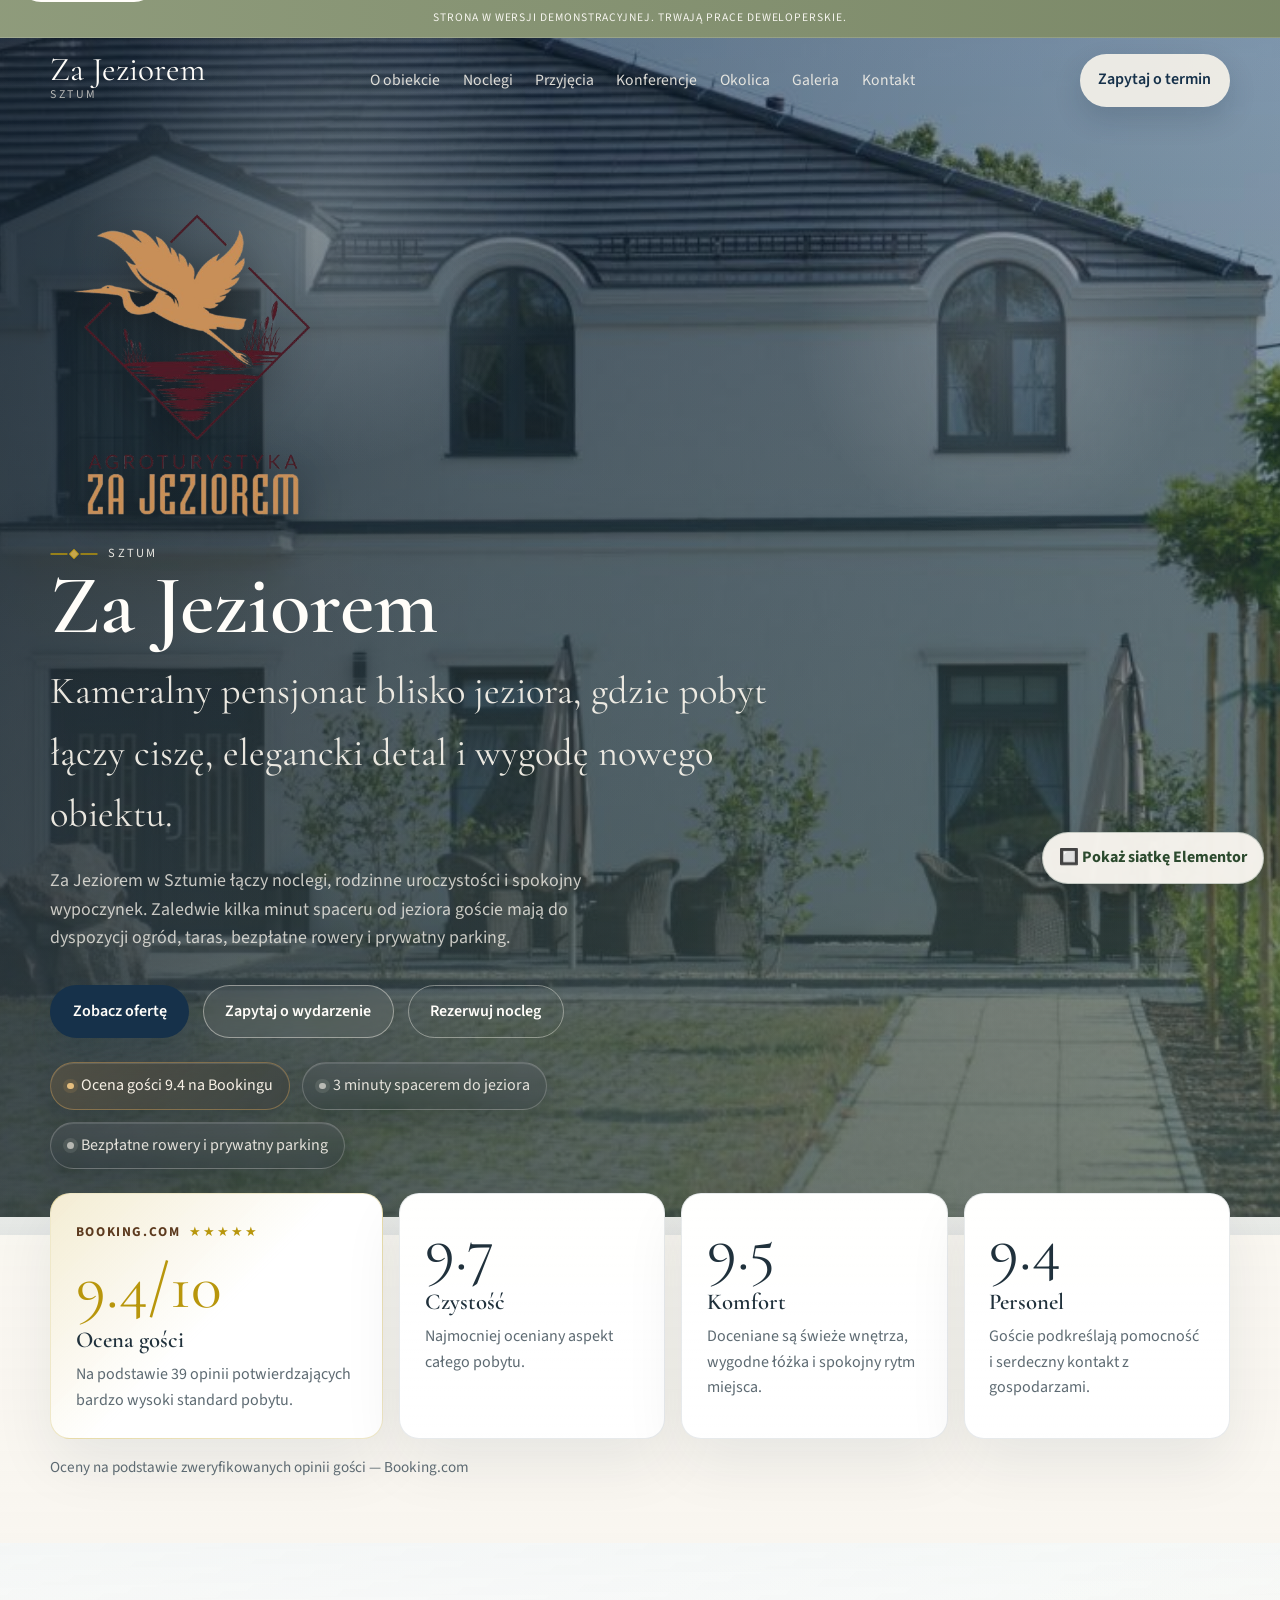
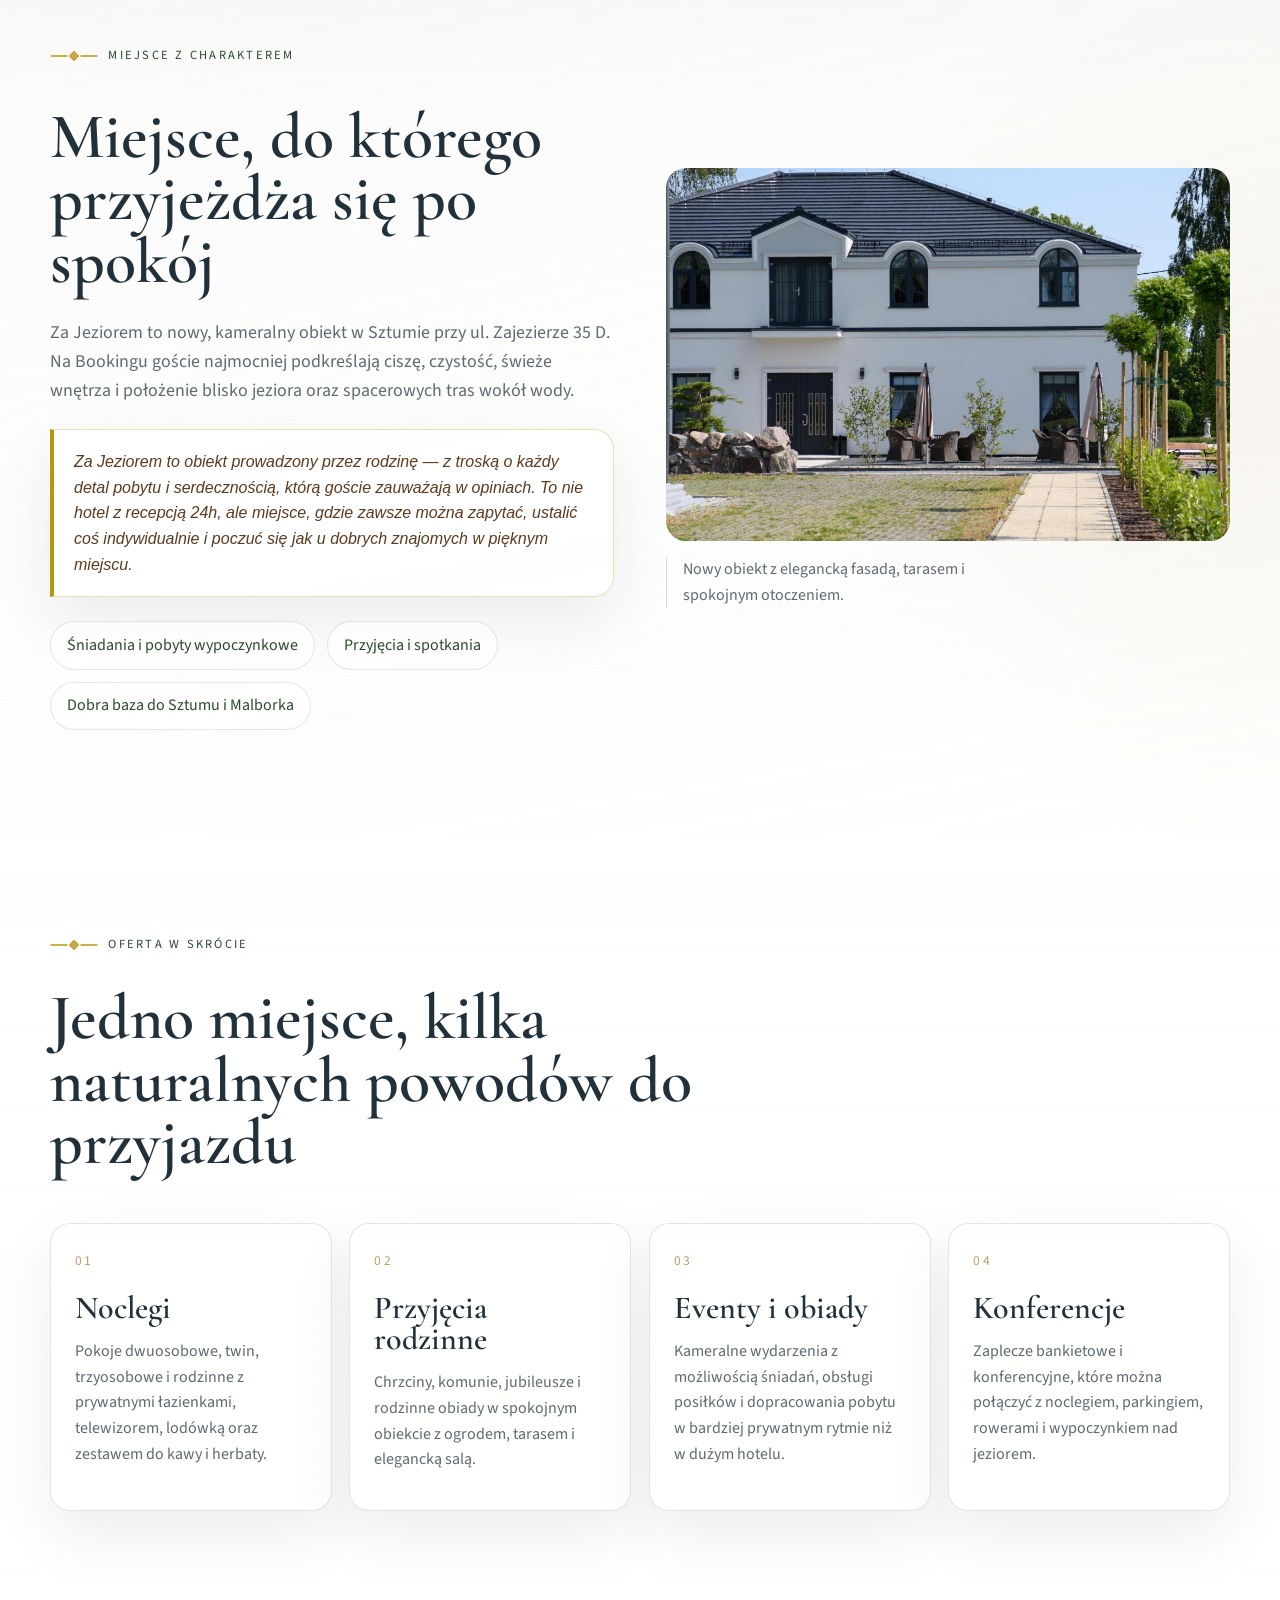
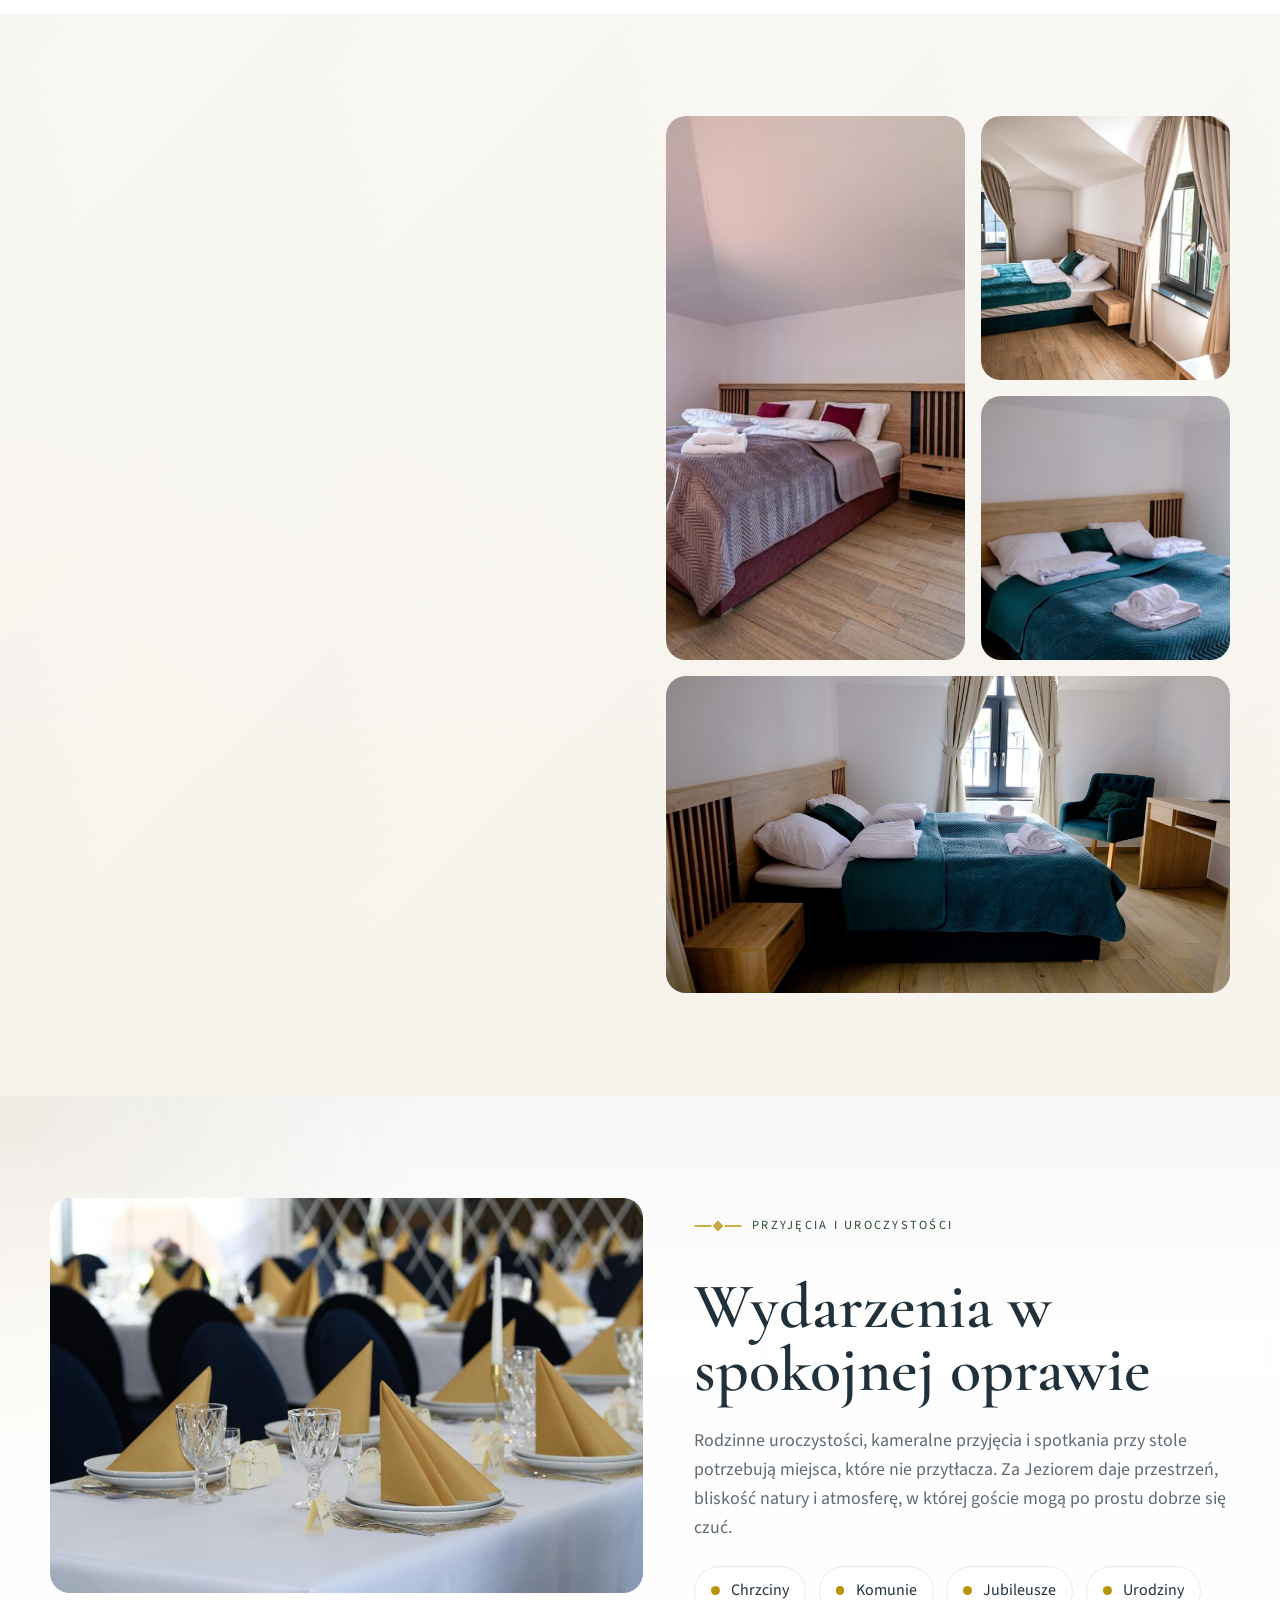
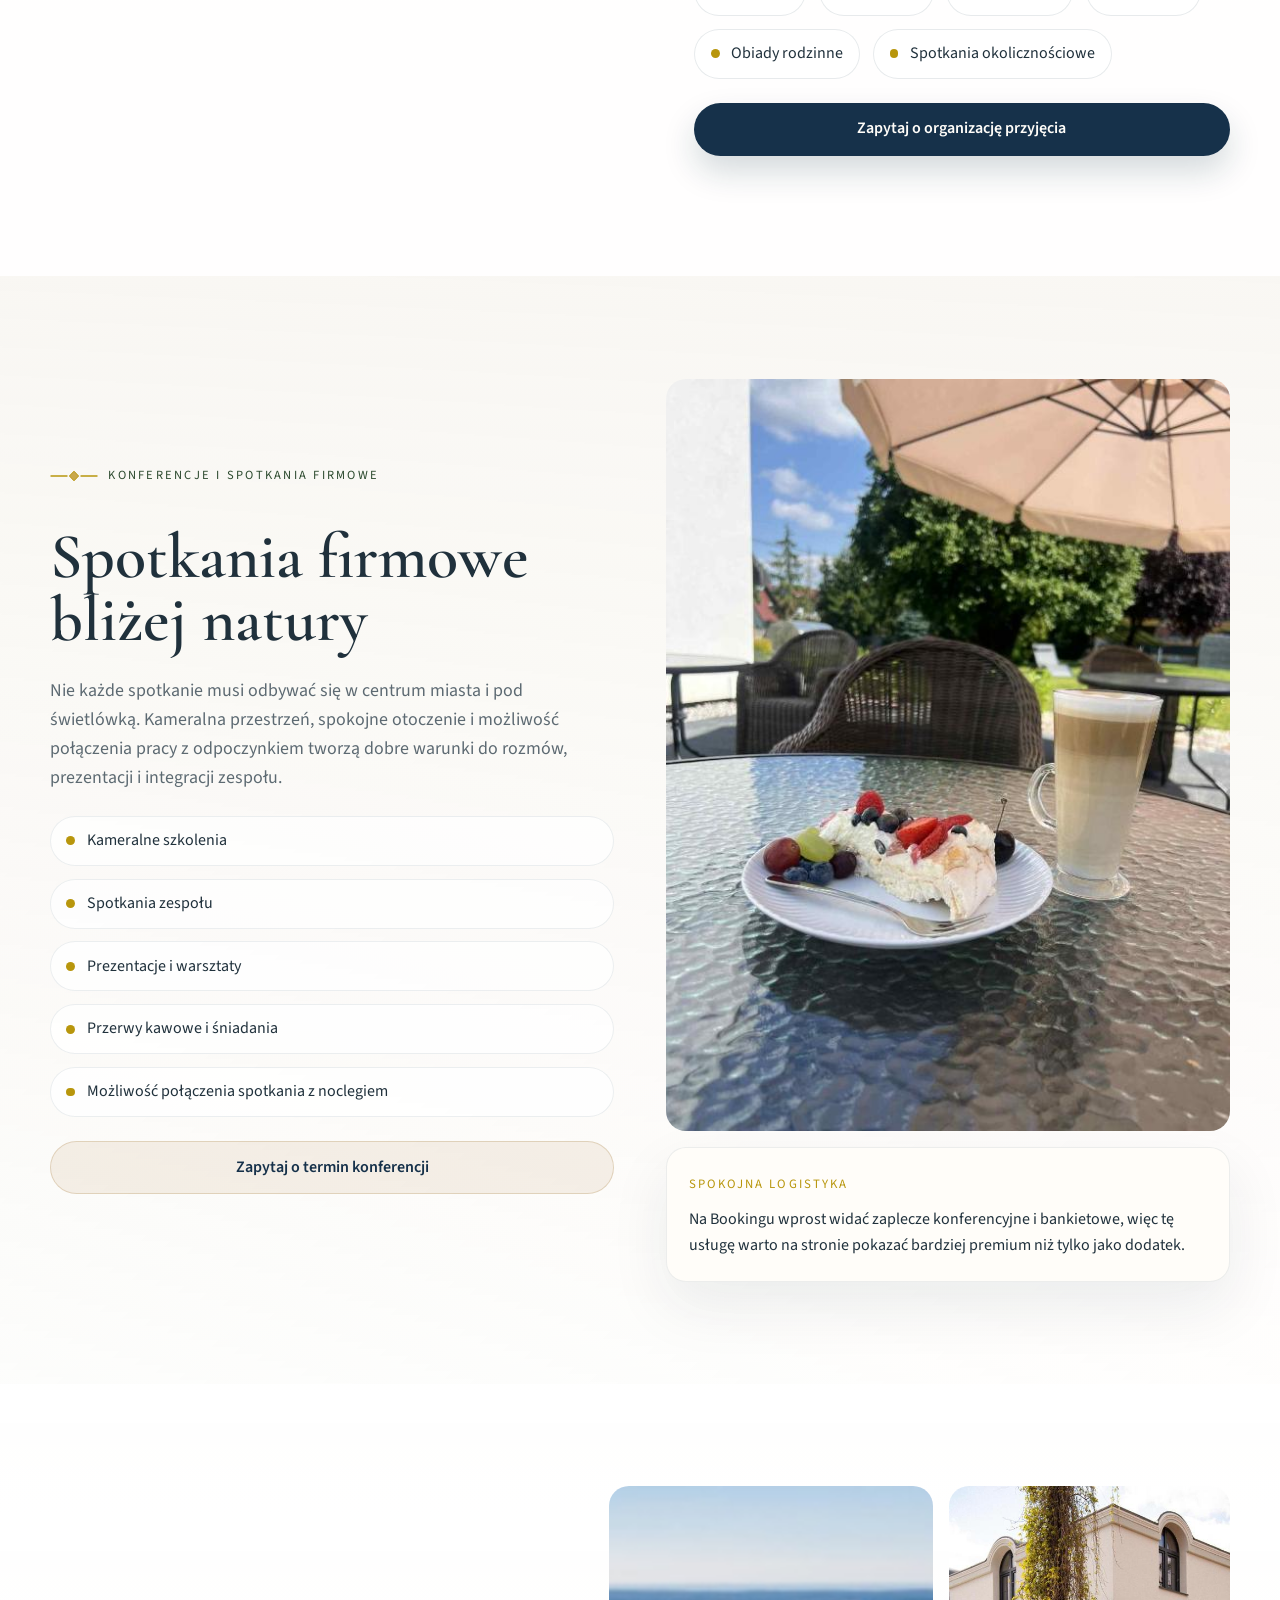
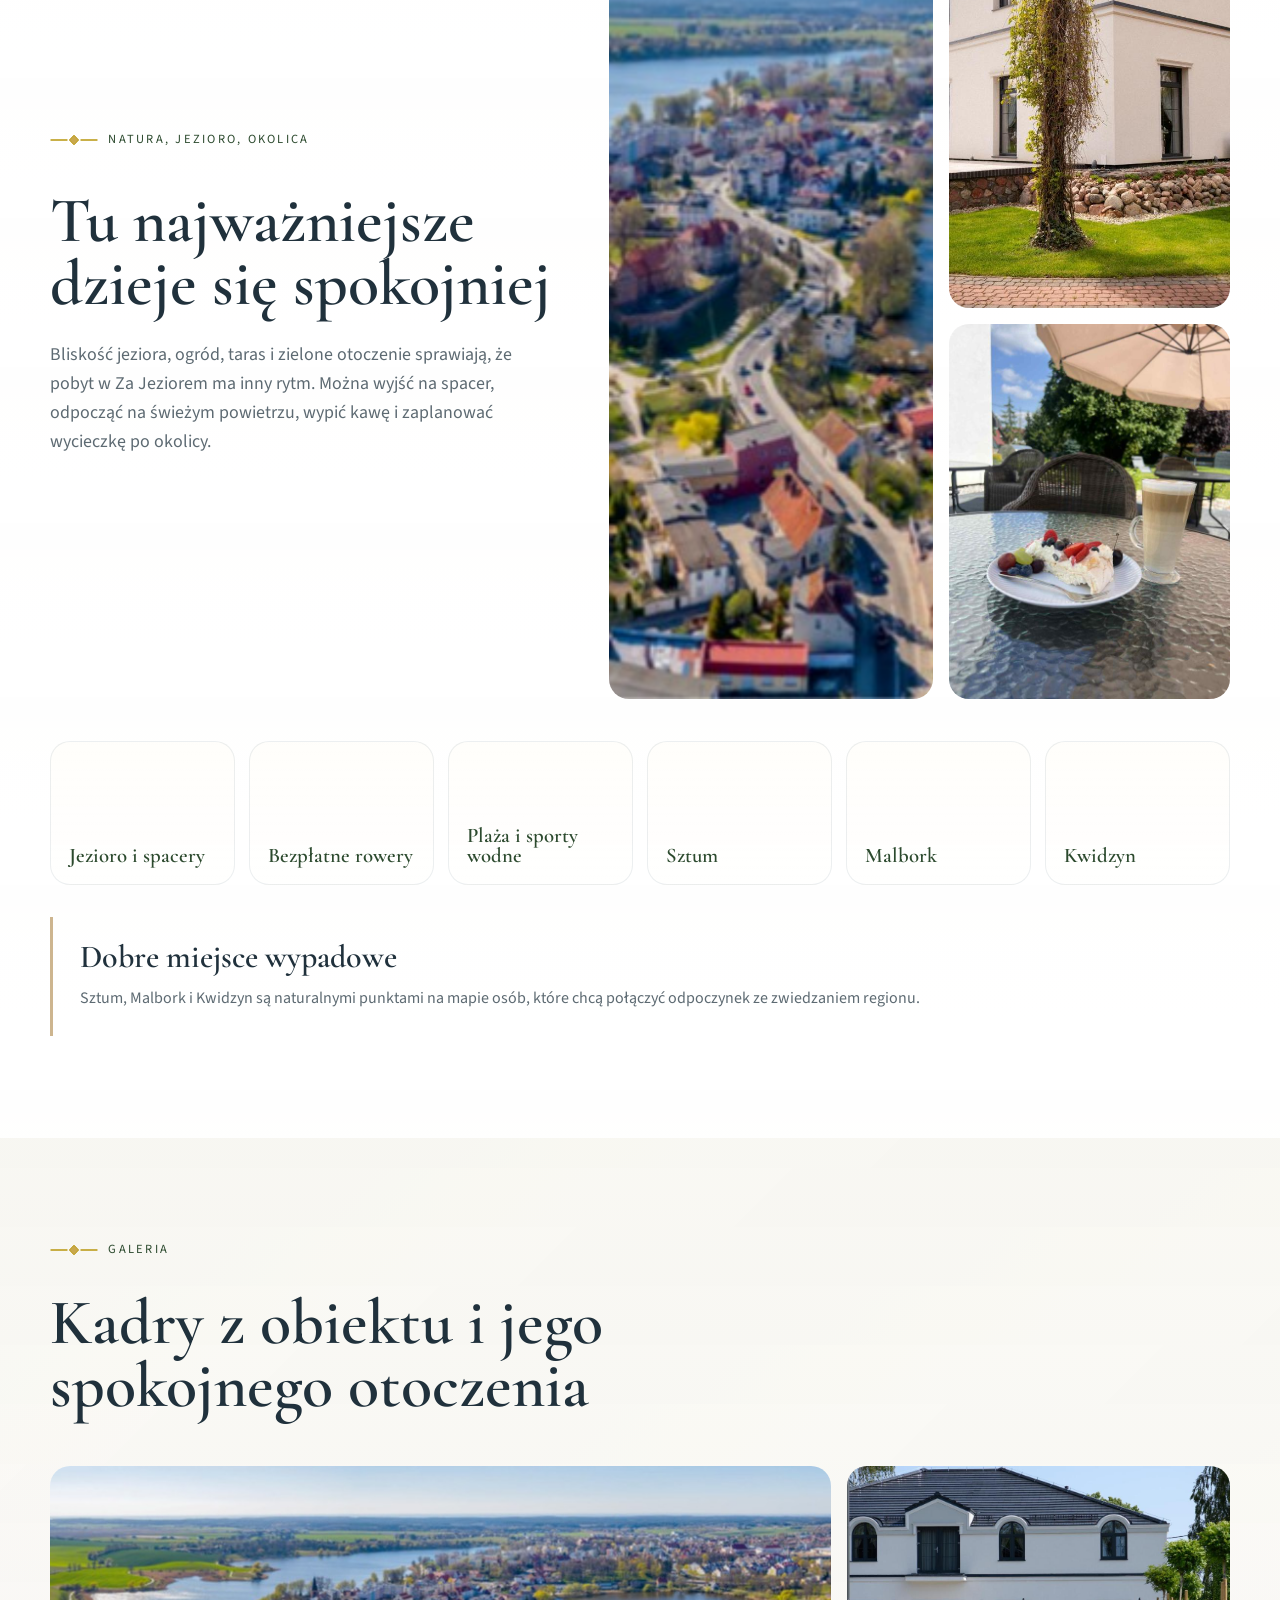
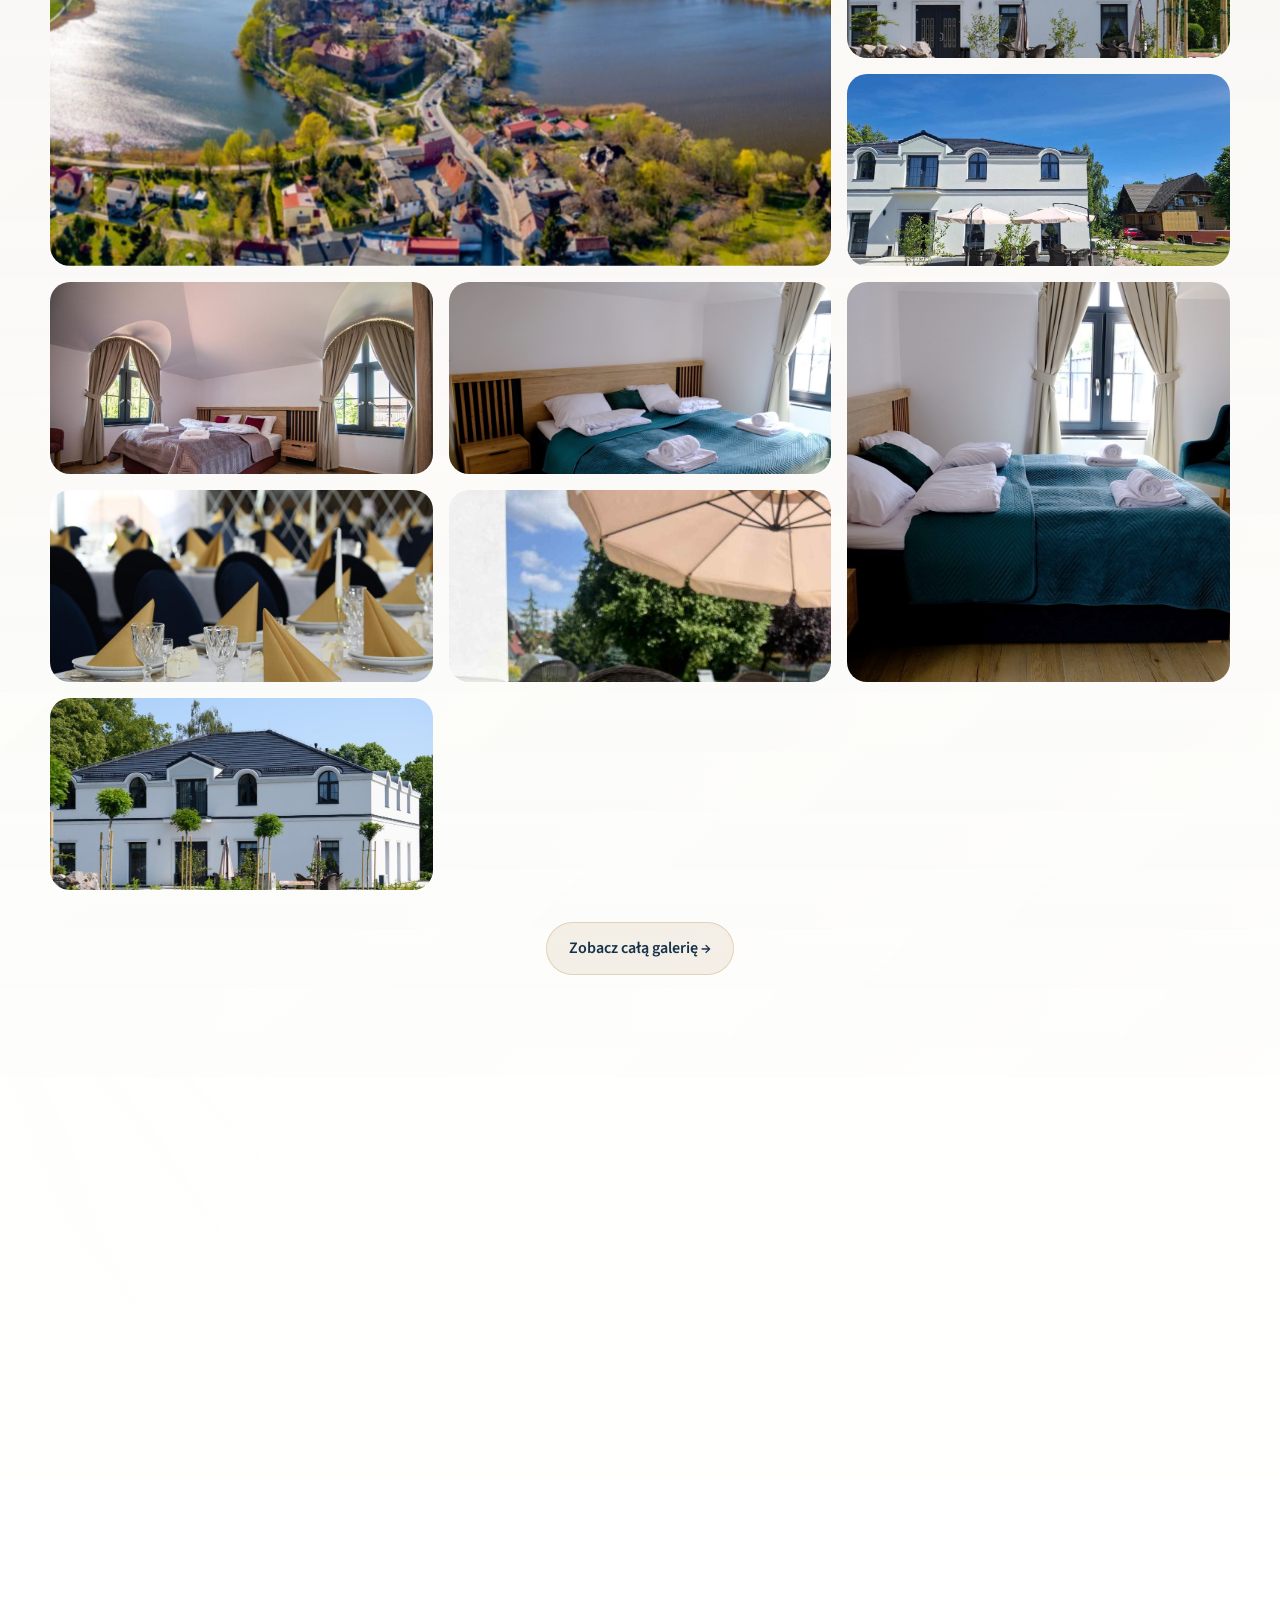
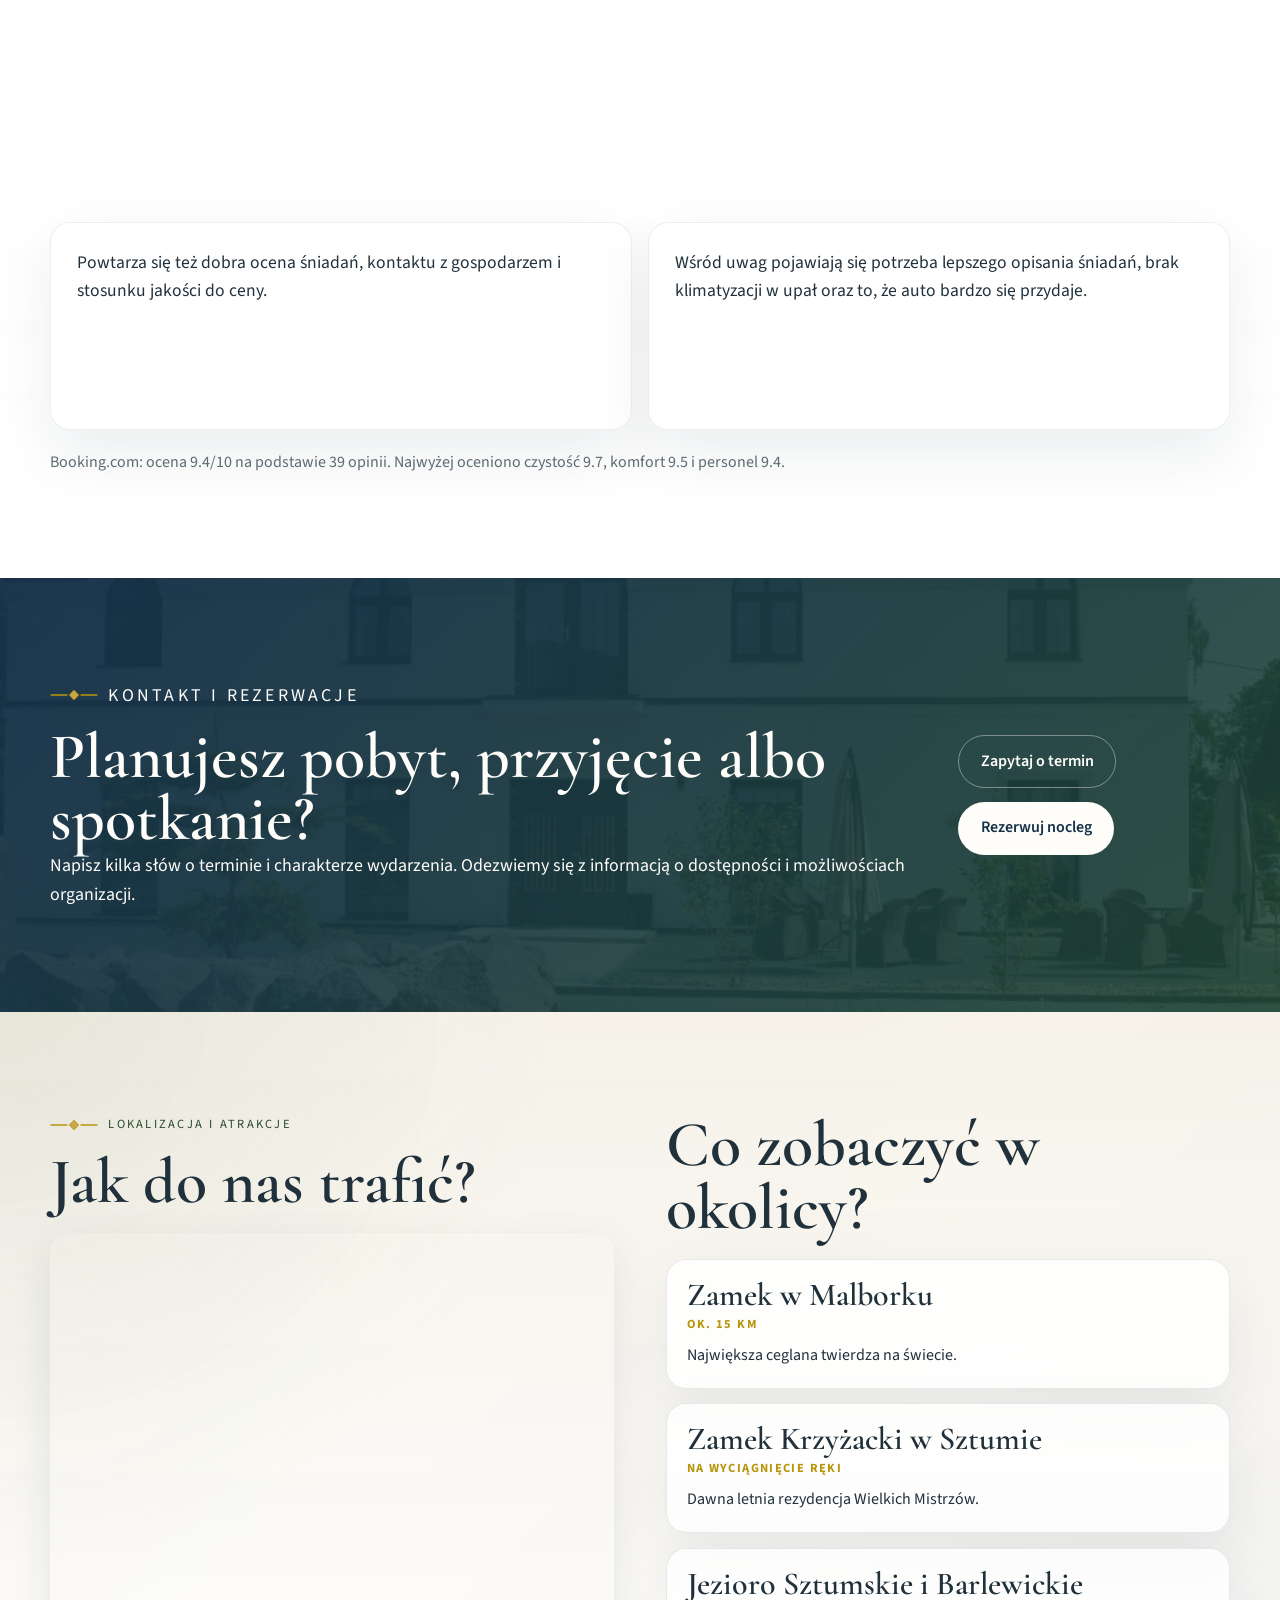
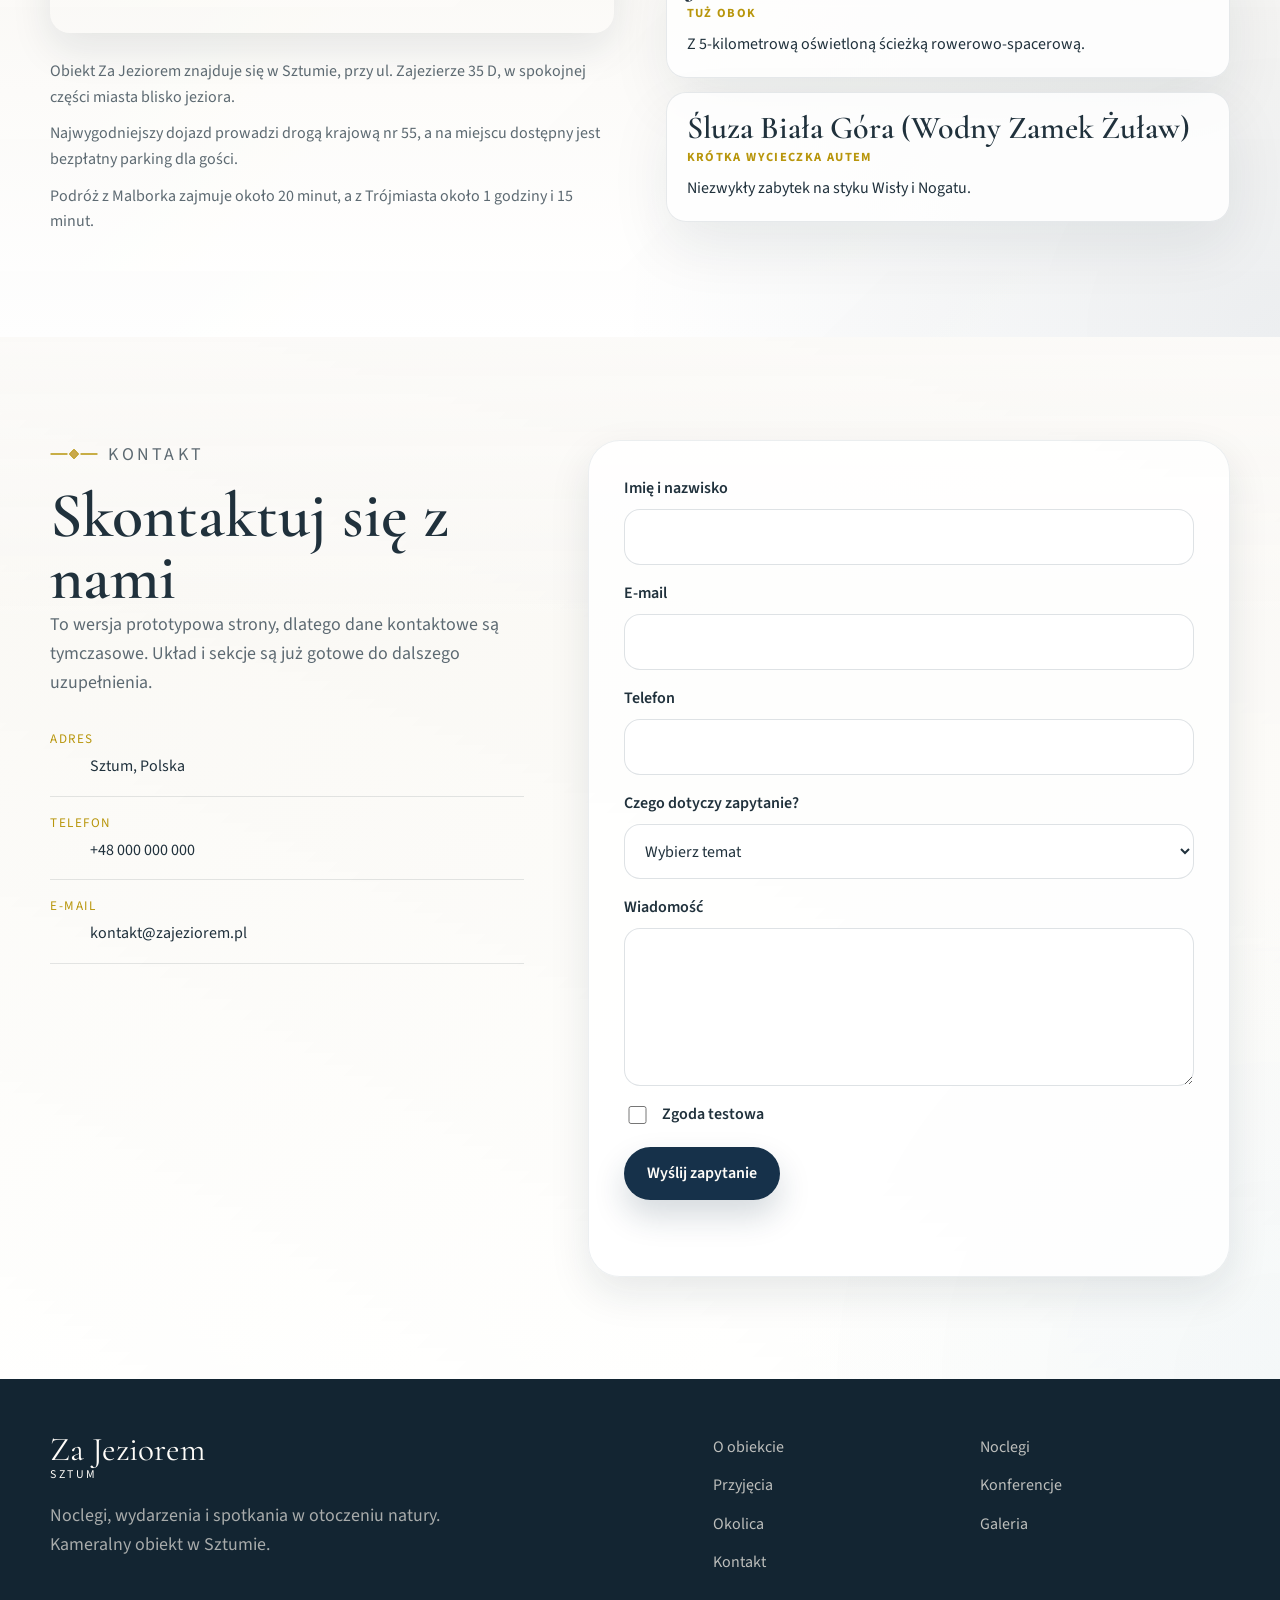
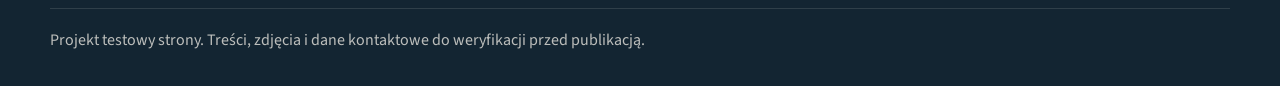
==== commit aa5f871e: "zmianyh v2" ====
--- a/index.html
+++ b/index.html
@@ -8,7 +8,7 @@
   <link rel="preconnect" href="https://fonts.googleapis.com">
   <link rel="preconnect" href="https://fonts.gstatic.com" crossorigin>
   <link href="https://fonts.googleapis.com/css2?family=Cormorant+Garamond:wght@400;500;600;700&family=Source+Sans+3:wght@400;500;600;700&display=swap" rel="stylesheet">
-  <link rel="stylesheet" href="styles.css?v=2026-05-02-2">
+  <link rel="stylesheet" href="styles.css?v=2026-05-11-1">
 </head>
 <body class="hero-showcase-off">
   <a class="skip-link" href="#main-content" data-content="site.skipLink"></a>
@@ -57,14 +57,17 @@
 
   <main id="main-content">
     <!-- ELEMENTOR NOTE: Jedna Section / Container z tłem, overlayem, Inner Container dla treści i subtelnym paskiem wyróżników pod hero. -->
-    <section class="hero" id="top" data-aria-label-content="hero.ariaLabel">
+    <section class="hero" id="top" data-aria-label-content="hero.ariaLabel" data-section-label="HERO">
       <div class="hero__media" aria-hidden="true" data-hero-media></div>
       <div class="hero__veil" aria-hidden="true"></div>
       <div class="hero__mist" aria-hidden="true"></div>
       <div class="shell hero__layout">
         <div class="hero__content reveal">
-          <p class="eyebrow" data-content="hero.eyebrow"></p>
-          <h1 data-content="hero.title"></h1>
+          <div class="hero__brand-lockup">
+            <img class="hero__logo" data-image-src="hero.logo.src" data-image-alt="hero.logo.alt" loading="eager">
+            <p class="eyebrow hero__eyebrow" data-content="hero.eyebrow"></p>
+          </div>
+          <h1 class="hero__title" data-content="hero.title"></h1>
           <p class="hero__lead" data-content="hero.lead"></p>
           <p class="hero__text" data-content="hero.text"></p>
           <div class="hero__actions">
@@ -99,13 +102,46 @@
       </div>
     </section>
 
+    <section class="section section--proof" data-section-label="PROOF">
+      <div class="shell">
+        <div class="proof-grid">
+          <article class="proof-card proof-card--highlight reveal">
+            <p class="proof-card__badge">
+              <span class="proof-card__brand" data-content="proof.badgeLabel"></span>
+              <span class="proof-card__stars" data-content="proof.stars"></span>
+            </p>
+            <p class="proof-card__value proof-card__value--gold" data-content="proof.items.0.value"></p>
+            <h3 data-content="proof.items.0.label"></h3>
+            <p data-content="proof.items.0.text"></p>
+          </article>
+          <article class="proof-card reveal">
+            <p class="proof-card__value" data-content="proof.items.1.value"></p>
+            <h3 data-content="proof.items.1.label"></h3>
+            <p data-content="proof.items.1.text"></p>
+          </article>
+          <article class="proof-card reveal">
+            <p class="proof-card__value" data-content="proof.items.2.value"></p>
+            <h3 data-content="proof.items.2.label"></h3>
+            <p data-content="proof.items.2.text"></p>
+          </article>
+          <article class="proof-card reveal">
+            <p class="proof-card__value" data-content="proof.items.3.value"></p>
+            <h3 data-content="proof.items.3.label"></h3>
+            <p data-content="proof.items.3.text"></p>
+          </article>
+        </div>
+        <p class="proof-note reveal" data-content="proof.sourceNote"></p>
+      </div>
+    </section>
+
     <!-- ELEMENTOR NOTE: Jedna Section / Container z dwoma Inner Containerami: tekst po lewej, obraz po prawej. -->
-    <section class="section section--intro" id="o-obiekcie">
+    <section class="section section--intro" id="o-obiekcie" data-section-label="INTRO">
       <div class="shell section-grid section-grid--intro">
         <div class="section-copy reveal">
           <p class="eyebrow eyebrow--dark" data-content="intro.eyebrow"></p>
           <h2 data-content="intro.title"></h2>
           <p class="section-copy__lead" data-content="intro.lead"></p>
+          <p class="section-copy__note" data-content="intro.familyNote"></p>
           <div class="pill-row" data-aria-label-content="intro.pillsAriaLabel">
             <span class="pill" data-content="intro.pills.0"></span>
             <span class="pill" data-content="intro.pills.1"></span>
@@ -121,7 +157,7 @@
     </section>
 
     <!-- ELEMENTOR NOTE: Jedna Section / Container i siatka czterech Inner Containerów lub Icon Boxów bez dodatkowej logiki. -->
-    <section class="section section--offer" id="oferta">
+    <section class="section section--offer" id="oferta" data-section-label="OFFER">
       <div class="shell">
         <div class="section-heading reveal">
           <p class="eyebrow eyebrow--dark" data-content="offer.eyebrow"></p>
@@ -154,7 +190,7 @@
     </section>
 
     <!-- ELEMENTOR NOTE: Jedna Section / Container z dwoma kolumnami: tekst i lista po lewej, dwa lub trzy widgety Image po prawej. -->
-    <section class="section section--rooms" id="noclegi">
+    <section class="section section--rooms" id="noclegi" data-section-label="ROOMS">
       <div class="shell section-grid section-grid--rooms">
         <div class="section-copy reveal">
           <p class="eyebrow eyebrow--dark" data-content="rooms.eyebrow"></p>
@@ -182,12 +218,15 @@
           <figure class="room-gallery__secondary">
             <img data-image-src="rooms.gallery.2.src" data-image-alt="rooms.gallery.2.alt" loading="lazy">
           </figure>
+          <figure class="room-gallery__secondary">
+            <img data-image-src="rooms.gallery.3.src" data-image-alt="rooms.gallery.3.alt" loading="lazy">
+          </figure>
         </div>
       </div>
     </section>
 
     <!-- ELEMENTOR NOTE: Section / Container z dwoma Inner Containerami: jedno duże zdjęcie i blok tekstowy z listą oraz przyciskiem. -->
-    <section class="section section--events" id="przyjecia">
+    <section class="section section--events" id="przyjecia" data-section-label="EVENTS">
       <div class="shell section-grid section-grid--events">
         <figure class="immersive-photo reveal">
           <img data-image-src="events.image.src" data-image-alt="events.image.alt" loading="lazy">
@@ -211,7 +250,7 @@
     </section>
 
     <!-- ELEMENTOR NOTE: Section / Container z dwoma Inner Containerami: tekst i prosty panel z obrazem oraz tekstem pomocniczym. -->
-    <section class="section section--conference" id="konferencje">
+    <section class="section section--conference" id="konferencje" data-section-label="CONFERENCE">
       <div class="shell section-grid section-grid--conference">
         <div class="section-copy reveal">
           <p class="eyebrow eyebrow--dark" data-content="conference.eyebrow"></p>
@@ -240,7 +279,7 @@
     </section>
 
     <!-- ELEMENTOR NOTE: Sekcja z jednym Containerem na wstęp, drugim na mozaikę zdjęć i osobnym gridem kart, łatwa do odtworzenia widgetami Image i Heading. -->
-    <section class="section section--nature" id="okolica">
+    <section class="section section--nature" id="okolica" data-section-label="NATURE">
       <div class="shell">
         <div class="section-grid section-grid--nature">
           <div class="section-copy reveal">
@@ -279,7 +318,7 @@
     </section>
 
     <!-- ELEMENTOR NOTE: Galerię można odtworzyć jako Gallery lub jako grid Containerów z widgetami Image i podpisami. -->
-    <section class="section section--gallery" id="galeria">
+    <section class="section section--gallery" id="galeria" data-section-label="GALLERY">
       <div class="shell">
         <div class="section-heading reveal">
           <p class="eyebrow eyebrow--dark" data-content="gallery.eyebrow"></p>
@@ -324,17 +363,34 @@
             <figcaption data-content="gallery.items.8.caption"></figcaption>
           </figure>
         </div>
+
+        <div class="gallery-cta reveal">
+          <a class="button button--secondary" data-content="gallery.cta.label" data-link="gallery.cta.href"></a>
+        </div>
       </div>
     </section>
 
     <!-- ELEMENTOR NOTE: Cztery proste kontenery tekstowe; docelowo można je podmienić na prawdziwe cytaty lub widget opinii. -->
-    <section class="section section--reviews">
+    <section class="section section--reviews" data-section-label="REVIEWS">
       <div class="shell">
         <div class="section-heading reveal">
           <p class="eyebrow eyebrow--dark" data-content="reviews.eyebrow"></p>
           <h2 data-content="reviews.title"></h2>
         </div>
 
+        <aside class="reviews-summary reveal">
+          <div class="reviews-summary__top">
+            <span class="reviews-summary__stars" data-content="reviews.summary.stars"></span>
+            <span class="reviews-summary__score" data-content="reviews.summary.score"></span>
+          </div>
+          <p class="reviews-summary__label" data-content="reviews.summary.label"></p>
+          <div class="reviews-summary__metrics">
+            <span data-content="reviews.summary.metricOne"></span>
+            <span data-content="reviews.summary.metricTwo"></span>
+            <span data-content="reviews.summary.metricThree"></span>
+          </div>
+        </aside>
+
         <div class="reviews-grid">
           <article class="review-card reveal">
             <p data-content="reviews.items.0"></p>
@@ -355,7 +411,7 @@
     </section>
 
     <!-- ELEMENTOR NOTE: Osobna Section / Container z tłem, Heading, Text Editor i dwoma Button widgetami. -->
-    <section class="section cta-band">
+    <section class="section cta-band" data-section-label="CTA">
       <div class="shell cta-band__inner reveal">
         <div>
           <p class="eyebrow" data-content="cta.eyebrow"></p>
@@ -370,7 +426,7 @@
       </div>
     </section>
 
-    <section class="section section--location" id="lokalizacja">
+    <section class="section section--location" id="lokalizacja" data-section-label="LOCATION">
       <div class="shell section-grid section-grid--location">
         <div class="location-access reveal">
           <p class="eyebrow eyebrow--dark" data-content="location.eyebrow"></p>
@@ -421,7 +477,7 @@
     </section>
 
     <!-- ELEMENTOR NOTE: Sekcja kontaktu do odtworzenia jako dwa Containery; formularz można później zrobić widgetem Form lub zewnętrzną wtyczką. -->
-    <section class="section section--contact" id="kontakt">
+    <section class="section section--contact" id="kontakt" data-section-label="CONTACT">
       <div class="shell contact-layout">
         <div class="contact-copy reveal">
           <p class="eyebrow eyebrow--dark" data-content="contact.eyebrow"></p>
@@ -482,7 +538,7 @@
     </section>
   </main>
 
-  <footer class="site-footer">
+  <footer class="site-footer" data-section-label="FOOTER">
     <div class="shell site-footer__grid">
       <div>
         <a class="brand brand--footer" href="#top">
@@ -507,11 +563,14 @@
     </div>
   </footer>
 
+  <div class="elementor-grid-overlay" aria-hidden="true"></div>
+  <button class="elementor-grid-toggle" type="button" data-grid-toggle aria-pressed="false">🔲 Pokaż siatkę Elementor</button>
+
   <div class="lightbox" id="lightbox" aria-hidden="true">
     <button class="lightbox__close" type="button" aria-label="Zamknij podgląd zdjęcia">×</button>
     <img class="lightbox__image" src="" alt="">
   </div>
 
-  <script src="script.js?v=2026-05-02-2"></script>
+  <script src="script.js?v=2026-05-11-1"></script>
 </body>
 </html>
--- a/styles.css
+++ b/styles.css
@@ -1,10 +1,12 @@
 :root {
-  --color-forest: #1f4334;
+  --color-forest: #2c4a2e;
   --color-lake: #16314a;
   --color-sage: #8e9b7b;
-  --color-ivory: #f6f2ea;
+  --color-ivory: #f9f6f0;
   --color-sand: #ddd0bc;
-  --color-brass: #b48f56;
+  --color-brass: #b8960c;
+  --color-brass-soft: #c9a84c;
+  --color-brown: #5c3a1e;
   --color-mist: #d7e4e6;
   --color-paper: #fffdf9;
   --color-ink: #20313c;
@@ -51,6 +53,10 @@
   max-width: 100%;
 }
 
+figure {
+  margin: 0;
+}
+
 a {
   color: inherit;
   text-decoration: none;
@@ -170,10 +176,13 @@
 
 .eyebrow::before {
   content: "";
-  width: 2.75rem;
-  height: 1px;
-  background: currentColor;
-  opacity: 0.7;
+  width: 3rem;
+  height: 0.75rem;
+  flex: 0 0 3rem;
+  background-image: url("data:image/svg+xml,%3Csvg xmlns='http://www.w3.org/2000/svg' width='48' height='12' viewBox='0 0 48 12' fill='none'%3E%3Cpath d='M1 6H17' stroke='%23B8960C' stroke-width='1.4' stroke-linecap='round'/%3E%3Cpath d='M31 6H47' stroke='%23B8960C' stroke-width='1.4' stroke-linecap='round'/%3E%3Cpath d='M24 1.2L28.6 6 24 10.8 19.4 6 24 1.2Z' fill='%23C9A84C' stroke='%23B8960C' stroke-width='1'/%3E%3C/svg%3E");
+  background-repeat: no-repeat;
+  background-size: 100% 100%;
+  opacity: 1;
 }
 
 .eyebrow--dark {
@@ -503,6 +512,30 @@
   max-width: 40rem;
 }
 
+.hero__brand-lockup {
+  display: grid;
+  justify-items: start;
+  gap: 0.9rem;
+  margin-bottom: 0.2rem;
+}
+
+.hero__logo {
+  width: min(100%, 17.5rem);
+  max-width: 17.5rem;
+  filter: drop-shadow(0 12px 22px rgba(0, 0, 0, 0.42));
+}
+
+.hero__eyebrow {
+  margin-bottom: 0;
+  color: rgba(249, 246, 240, 0.92);
+}
+
+.hero__title {
+  max-width: 10ch;
+  font-size: clamp(2.9rem, 6.5vw, 5.2rem);
+  line-height: 0.94;
+}
+
 .hero-showcase {
   position: relative;
   width: 100%;
@@ -648,6 +681,86 @@
   box-shadow: 0 0 0 4px rgba(180, 143, 86, 0.18);
 }
 
+.section--proof {
+  padding: 0 0 4rem;
+  margin-top: -1.5rem;
+  background:
+    linear-gradient(180deg, rgba(18, 36, 49, 0), rgba(18, 36, 49, 0.05) 12%, rgba(249, 246, 240, 0.94) 12%, rgba(249, 246, 240, 1) 100%);
+}
+
+.proof-grid {
+  display: grid;
+  grid-template-columns: minmax(0, 1.25fr) repeat(3, minmax(0, 1fr));
+  gap: 1rem;
+}
+
+.proof-card {
+  min-height: 14rem;
+  padding: 1.55rem;
+  border: 1px solid rgba(22, 49, 74, 0.1);
+  border-radius: var(--radius-md);
+  background:
+    linear-gradient(180deg, rgba(255, 255, 255, 0.88), rgba(255, 255, 255, 0.98)),
+    var(--color-paper);
+  box-shadow: var(--shadow-soft);
+}
+
+.proof-card--highlight {
+  background:
+    linear-gradient(135deg, rgba(184, 150, 12, 0.16), rgba(255, 255, 255, 0.95) 50%),
+    var(--color-paper);
+  border-color: rgba(184, 150, 12, 0.22);
+}
+
+.proof-card__badge {
+  display: inline-flex;
+  align-items: center;
+  flex-wrap: wrap;
+  gap: 0.55rem;
+  margin-bottom: 0.9rem;
+  font-size: 0.84rem;
+  letter-spacing: 0.12em;
+  text-transform: uppercase;
+  color: var(--color-brown);
+}
+
+.proof-card__brand {
+  font-weight: 700;
+}
+
+.proof-card__stars,
+.reviews-summary__stars {
+  color: var(--color-brass);
+  letter-spacing: 0.14em;
+}
+
+.proof-card__value {
+  font-family: var(--font-heading);
+  font-size: clamp(2.4rem, 5vw, 4rem);
+  line-height: 0.95;
+}
+
+.proof-card__value--gold,
+.reviews-summary__score {
+  color: var(--color-brass);
+}
+
+.proof-card h3 {
+  margin-top: 0.7rem;
+  font-size: 1.42rem;
+}
+
+.proof-card p:last-child {
+  margin-top: 0.7rem;
+  color: var(--color-muted);
+}
+
+.proof-note {
+  margin-top: 1rem;
+  color: var(--color-muted);
+  font-size: 0.95rem;
+}
+
 .section-grid {
   display: grid;
   gap: clamp(2rem, 4vw, 4rem);
@@ -734,6 +847,17 @@
   color: var(--color-forest);
 }
 
+.section-copy__note {
+  padding: 1.2rem 1.25rem;
+  border: 1px solid rgba(184, 150, 12, 0.3);
+  border-left: 4px solid var(--color-brass);
+  border-radius: 0 var(--radius-md) var(--radius-md) 0;
+  background: rgba(255, 255, 255, 0.78);
+  color: var(--color-brown);
+  font-style: italic;
+  box-shadow: var(--shadow-soft);
+}
+
 .section--offer {
   background:
     linear-gradient(180deg, rgba(255, 255, 255, 0.94), rgba(255, 255, 255, 0.98)),
@@ -821,7 +945,7 @@
 
 .room-gallery {
   display: grid;
-  grid-template-columns: minmax(0, 1.35fr) minmax(0, 1fr);
+  grid-template-columns: minmax(0, 1.2fr) minmax(0, 1fr);
   gap: 1rem;
 }
 
@@ -831,7 +955,12 @@
 }
 
 .room-gallery__secondary {
-  min-height: 16.4rem;
+  min-height: 16rem;
+}
+
+.room-gallery__secondary:last-child {
+  grid-column: 1 / -1;
+  min-height: 14rem;
 }
 
 .section--events::before {
@@ -966,7 +1095,7 @@
 
 .gallery-grid {
   display: grid;
-  grid-template-columns: repeat(4, minmax(0, 1fr));
+  grid-template-columns: repeat(3, minmax(0, 1fr));
   grid-auto-rows: 12rem;
   gap: 1rem;
 }
@@ -1017,6 +1146,12 @@
   grid-row: span 2;
 }
 
+.gallery-cta {
+  margin-top: 2rem;
+  display: flex;
+  justify-content: center;
+}
+
 .section--reviews {
   background:
     linear-gradient(180deg, rgba(255, 255, 255, 0.92), rgba(255, 255, 255, 0.98)),
@@ -1027,6 +1162,47 @@
   display: grid;
   grid-template-columns: repeat(2, minmax(0, 1fr));
   gap: 1rem;
+}
+
+.reviews-summary {
+  display: grid;
+  gap: 0.7rem;
+  max-width: 34rem;
+  margin: 0 0 1.6rem;
+  padding: 1.4rem 1.5rem;
+  border: 1px solid rgba(184, 150, 12, 0.34);
+  border-radius: var(--radius-md);
+  background: linear-gradient(180deg, #fffefb, var(--color-ivory));
+  box-shadow: var(--shadow-soft);
+}
+
+.reviews-summary__top {
+  display: flex;
+  align-items: baseline;
+  flex-wrap: wrap;
+  gap: 0.8rem 1rem;
+}
+
+.reviews-summary__stars {
+  font-size: 1.1rem;
+}
+
+.reviews-summary__score {
+  font-family: var(--font-heading);
+  font-size: clamp(2.1rem, 4vw, 3.1rem);
+  line-height: 0.92;
+}
+
+.reviews-summary__label {
+  color: var(--color-brown);
+}
+
+.reviews-summary__metrics {
+  display: flex;
+  flex-wrap: wrap;
+  gap: 0.6rem 1.2rem;
+  color: var(--color-forest);
+  font-weight: 600;
 }
 
 .review-card {
@@ -1279,6 +1455,206 @@
   margin-top: 2rem;
   padding-top: 1.2rem;
   border-top: 1px solid rgba(246, 242, 234, 0.12);
+}
+
+.gallery-page {
+  background: #111;
+}
+
+.gallery-page main {
+  background:
+    linear-gradient(180deg, rgba(17, 17, 17, 0.96), rgba(26, 26, 26, 1));
+}
+
+.gallery-page-hero {
+  position: relative;
+  min-height: 72svh;
+  padding: calc(8rem + var(--top-bar-height)) 0 4rem;
+  color: var(--color-paper);
+  overflow: clip;
+}
+
+.gallery-page-hero__media,
+.gallery-page-hero__veil,
+.gallery-page-hero__mist {
+  position: absolute;
+  inset: 0;
+}
+
+.gallery-page-hero__media img {
+  width: 100%;
+  height: 100%;
+  object-fit: cover;
+}
+
+.gallery-page-hero__veil {
+  background:
+    linear-gradient(90deg, rgba(0, 0, 0, 0.72), rgba(0, 0, 0, 0.34)),
+    linear-gradient(180deg, rgba(22, 49, 74, 0.18), rgba(31, 67, 52, 0.62));
+}
+
+.gallery-page-hero__mist {
+  background:
+    radial-gradient(circle at 18% 18%, rgba(255, 255, 255, 0.18), transparent 22%),
+    radial-gradient(circle at 80% 32%, rgba(184, 150, 12, 0.18), transparent 18%);
+}
+
+.gallery-page-hero__inner {
+  position: relative;
+  display: grid;
+  gap: 1.4rem;
+  max-width: 42rem;
+}
+
+.gallery-page-hero p:last-of-type {
+  font-size: 1.14rem;
+  color: rgba(249, 246, 240, 0.82);
+}
+
+.gallery-page-hero__actions {
+  display: flex;
+  flex-wrap: wrap;
+  gap: 0.85rem;
+}
+
+.full-gallery-section {
+  background: #1a1a1a;
+  color: var(--color-paper);
+}
+
+.full-gallery-header {
+  display: grid;
+  gap: 1rem;
+  margin-bottom: 2rem;
+}
+
+.full-gallery-header h2,
+.full-gallery-header p {
+  color: var(--color-paper);
+}
+
+.gallery-filters {
+  display: flex;
+  flex-wrap: wrap;
+  gap: 0.75rem;
+}
+
+.gallery-filter {
+  min-height: 2.85rem;
+  padding: 0.7rem 1.1rem;
+  border: 1px solid rgba(249, 246, 240, 0.18);
+  border-radius: 999px;
+  background: rgba(255, 255, 255, 0.06);
+  color: var(--color-paper);
+  transition: background-color var(--transition), border-color var(--transition), color var(--transition);
+}
+
+.gallery-filter.is-active,
+.gallery-filter:hover,
+.gallery-filter:focus-visible {
+  border-color: rgba(184, 150, 12, 0.48);
+  background: rgba(184, 150, 12, 0.16);
+  color: #fff8e8;
+}
+
+.full-gallery-grid {
+  display: grid;
+  grid-template-columns: repeat(3, minmax(0, 1fr));
+  gap: 1rem;
+}
+
+.full-gallery-item {
+  display: grid;
+  overflow: hidden;
+  border-radius: var(--radius-md);
+  background: #222;
+  border: 1px solid rgba(255, 255, 255, 0.08);
+}
+
+.full-gallery-item img {
+  width: 100%;
+  height: 18rem;
+  object-fit: cover;
+  transition: transform 420ms ease;
+}
+
+.full-gallery-item figcaption {
+  padding: 0.95rem 1rem 1.05rem;
+  color: rgba(249, 246, 240, 0.88);
+  background: rgba(255, 255, 255, 0.04);
+}
+
+.full-gallery-item:hover img,
+.full-gallery-item:focus-within img {
+  transform: scale(1.04);
+}
+
+.full-gallery-empty {
+  padding: 1rem 0;
+  color: rgba(249, 246, 240, 0.72);
+}
+
+.elementor-grid-toggle {
+  position: fixed;
+  right: 1rem;
+  bottom: 1rem;
+  z-index: 2300;
+  min-height: 2.9rem;
+  padding: 0.75rem 1rem;
+  border: 1px solid rgba(31, 67, 52, 0.22);
+  border-radius: 999px;
+  background: rgba(249, 246, 240, 0.96);
+  color: var(--color-forest);
+  box-shadow: 0 14px 32px rgba(0, 0, 0, 0.18);
+  font-weight: 700;
+}
+
+.elementor-grid-toggle:hover,
+.elementor-grid-toggle:focus-visible {
+  background: #fff;
+}
+
+.elementor-grid-overlay {
+  position: fixed;
+  inset: 0;
+  z-index: 2190;
+  pointer-events: none;
+  opacity: 0;
+  transition: opacity var(--transition);
+  background-image:
+    repeating-linear-gradient(
+      to right,
+      rgba(44, 74, 46, 0.16) 0,
+      rgba(44, 74, 46, 0.16) calc(8.333% - 10px),
+      transparent calc(8.333% - 10px),
+      transparent 8.333%
+    );
+}
+
+.elementor-grid-active .elementor-grid-overlay {
+  opacity: 1;
+}
+
+.elementor-grid-active [data-section-label] {
+  position: relative;
+  outline: 2px dashed rgba(44, 74, 46, 0.85);
+  outline-offset: -8px;
+}
+
+.elementor-grid-active [data-section-label]::after {
+  content: attr(data-section-label);
+  position: absolute;
+  top: 0.75rem;
+  left: 0.75rem;
+  z-index: 5;
+  padding: 0.32rem 0.55rem;
+  border-radius: 0.45rem;
+  background: var(--color-forest);
+  color: #fff;
+  font-family: ui-monospace, SFMono-Regular, Menlo, Consolas, monospace;
+  font-size: 12px;
+  letter-spacing: 0.08em;
+  line-height: 1;
 }
 
 .lightbox {
@@ -1367,20 +1743,16 @@
 }
 
 @media (max-width: 1100px) {
+  .proof-grid {
+    grid-template-columns: repeat(2, minmax(0, 1fr));
+  }
+
   .offer-grid {
     grid-template-columns: repeat(2, minmax(0, 1fr));
   }
 
   .nature-cards {
     grid-template-columns: repeat(3, minmax(0, 1fr));
-  }
-
-  .gallery-grid {
-    grid-template-columns: repeat(3, minmax(0, 1fr));
-  }
-
-  .gallery-item--wide {
-    grid-column: span 2;
   }
 
   .hero__layout {
@@ -1390,6 +1762,10 @@
 
   .hero-showcase__frame {
     min-height: 22rem;
+  }
+
+  .full-gallery-grid {
+    grid-template-columns: repeat(2, minmax(0, 1fr));
   }
 }
 
@@ -1463,6 +1839,14 @@
     gap: 1.25rem;
   }
 
+  .proof-grid {
+    grid-template-columns: 1fr;
+  }
+
+  .proof-card {
+    min-height: auto;
+  }
+
   .hero-showcase {
     display: block;
   }
@@ -1485,6 +1869,10 @@
 
   .location-map {
     height: 352px;
+  }
+
+  .full-gallery-grid {
+    grid-template-columns: 1fr;
   }
 }
 
@@ -1515,6 +1903,14 @@
   .hero__layout {
     grid-template-columns: 1fr;
     align-items: start;
+  }
+
+  .hero__brand-lockup {
+    justify-items: start;
+  }
+
+  .hero__logo {
+    max-width: 12.5rem;
   }
 
   .hero-showcase {
@@ -1588,6 +1984,10 @@
     grid-row: auto;
   }
 
+  .room-gallery__secondary:last-child {
+    grid-column: auto;
+  }
+
   .gallery-grid {
     grid-auto-rows: 15rem;
   }
@@ -1607,6 +2007,20 @@
   .offer-card,
   .nature-card {
     min-height: auto;
+  }
+
+  .reviews-summary__top,
+  .reviews-summary__metrics,
+  .gallery-page-hero__actions,
+  .gallery-filters {
+    flex-direction: column;
+    align-items: flex-start;
+  }
+
+  .elementor-grid-toggle {
+    right: 0.75rem;
+    bottom: 0.75rem;
+    max-width: calc(100% - 1.5rem);
   }
 }
 
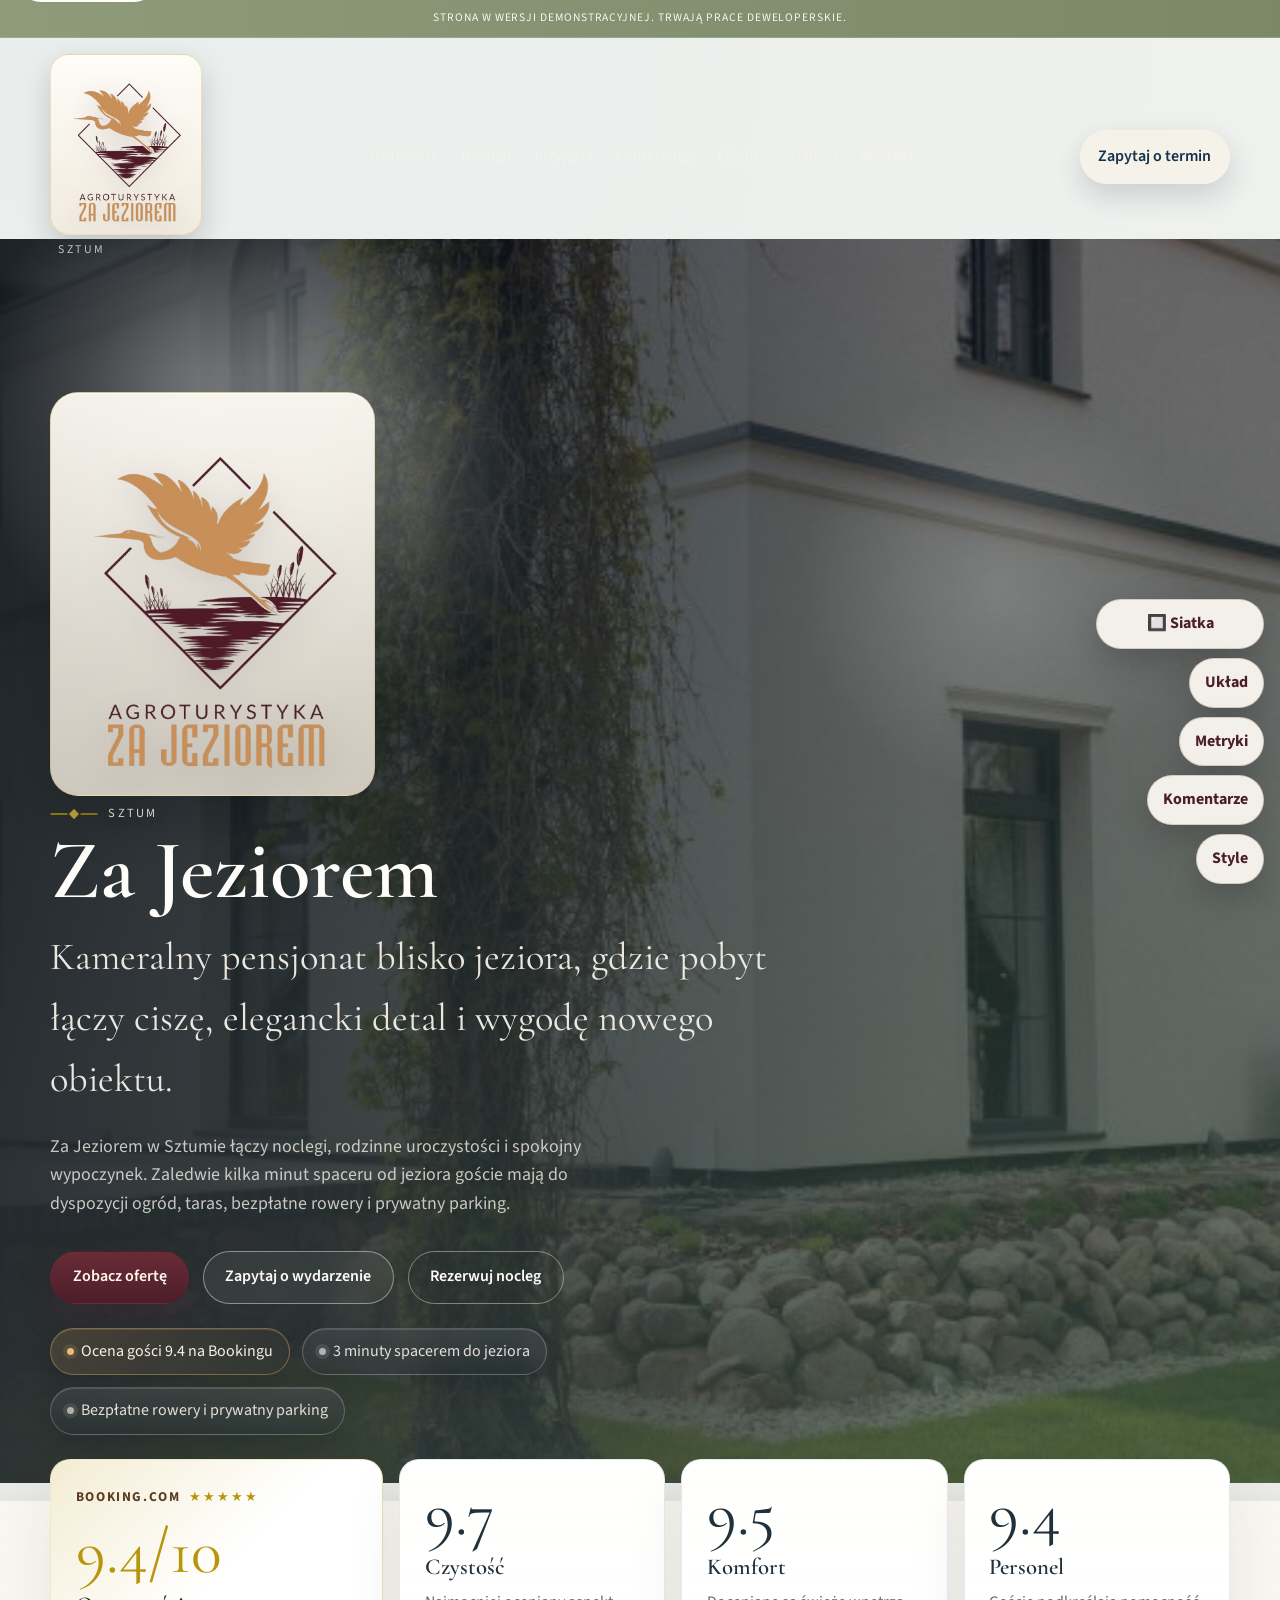
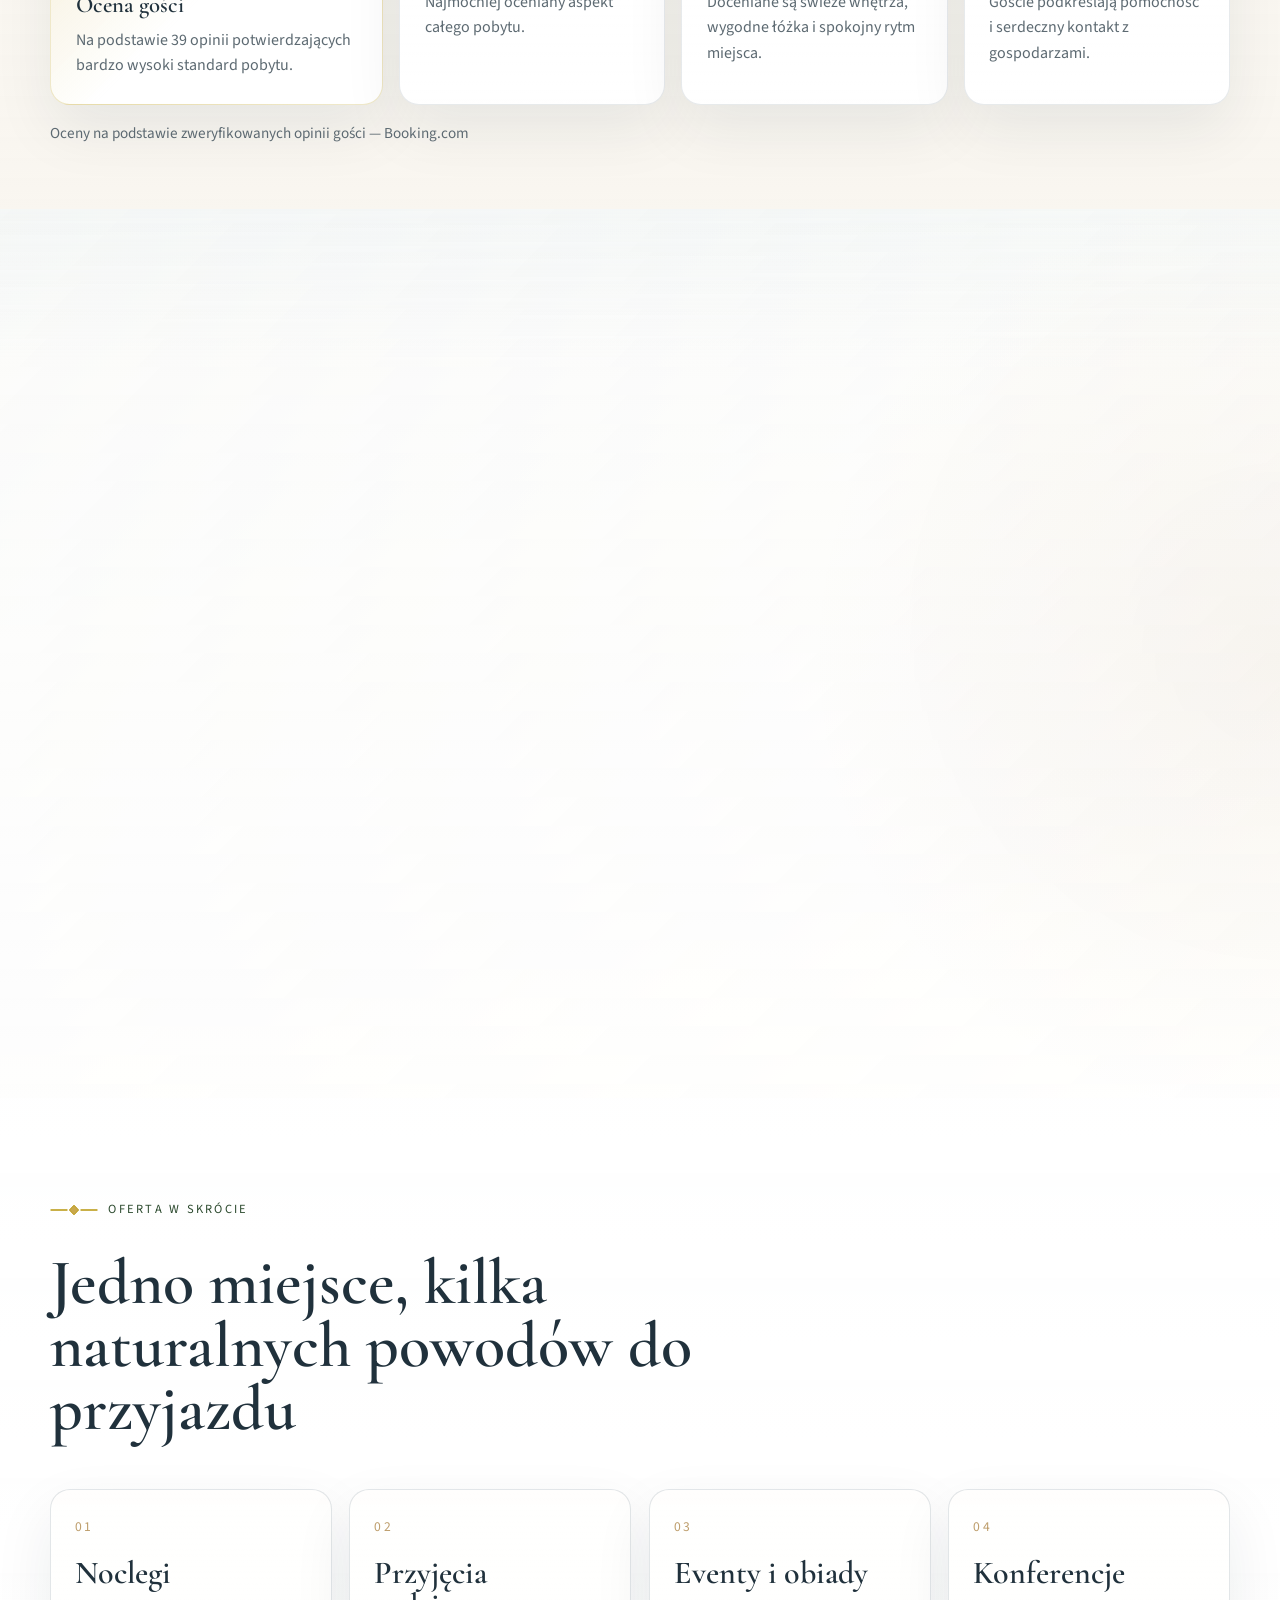
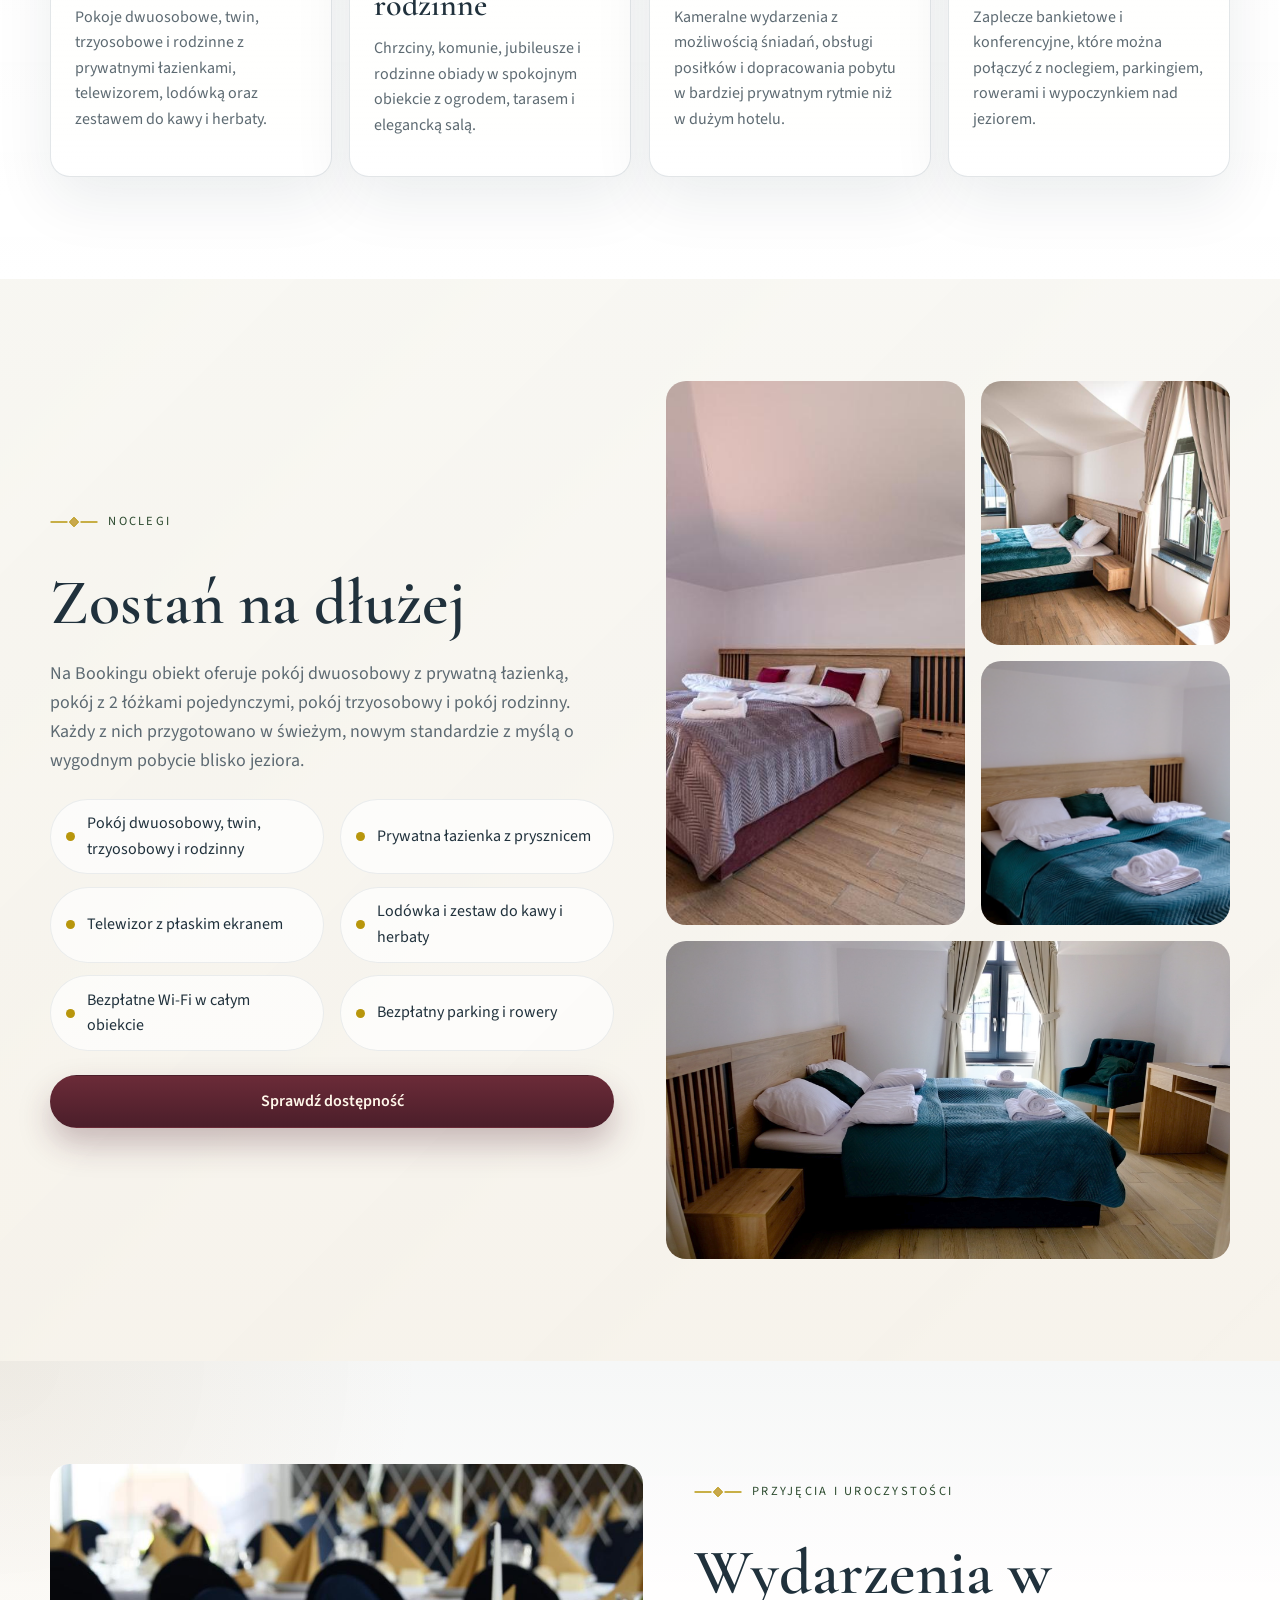
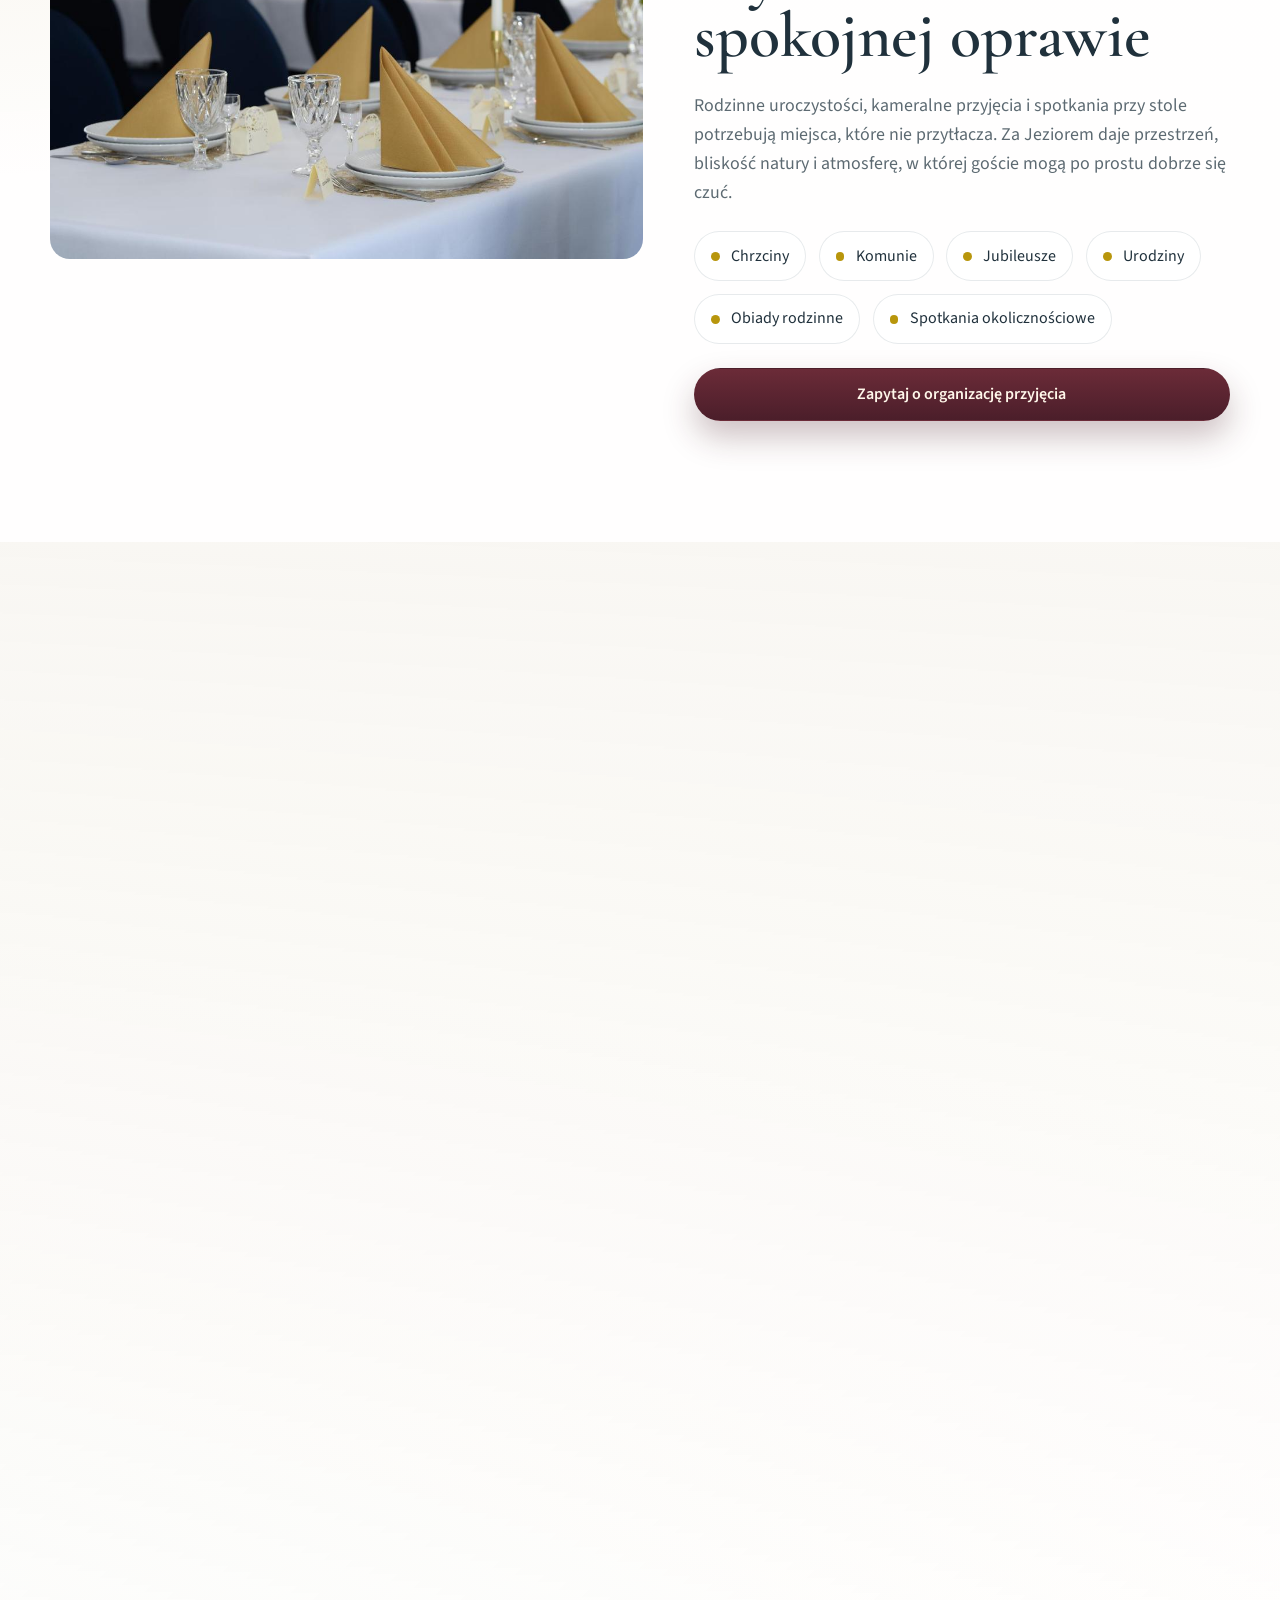
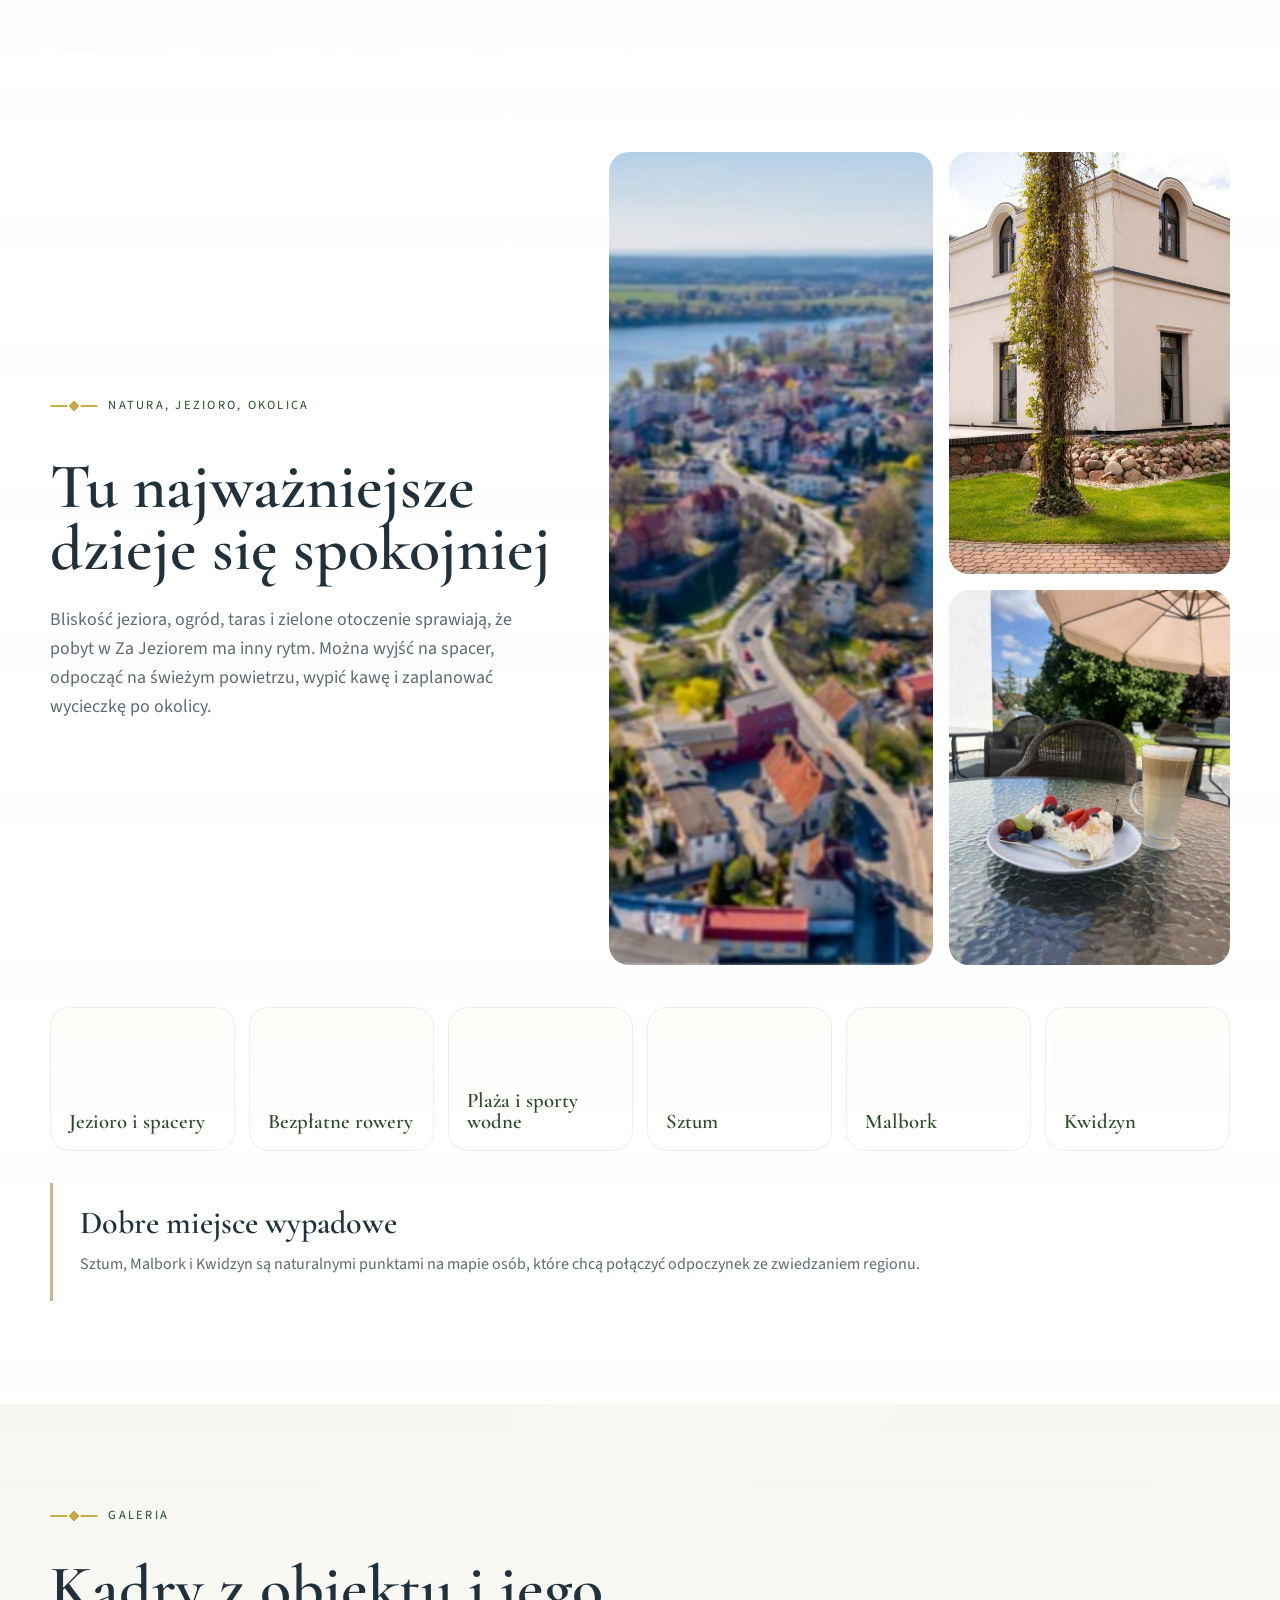
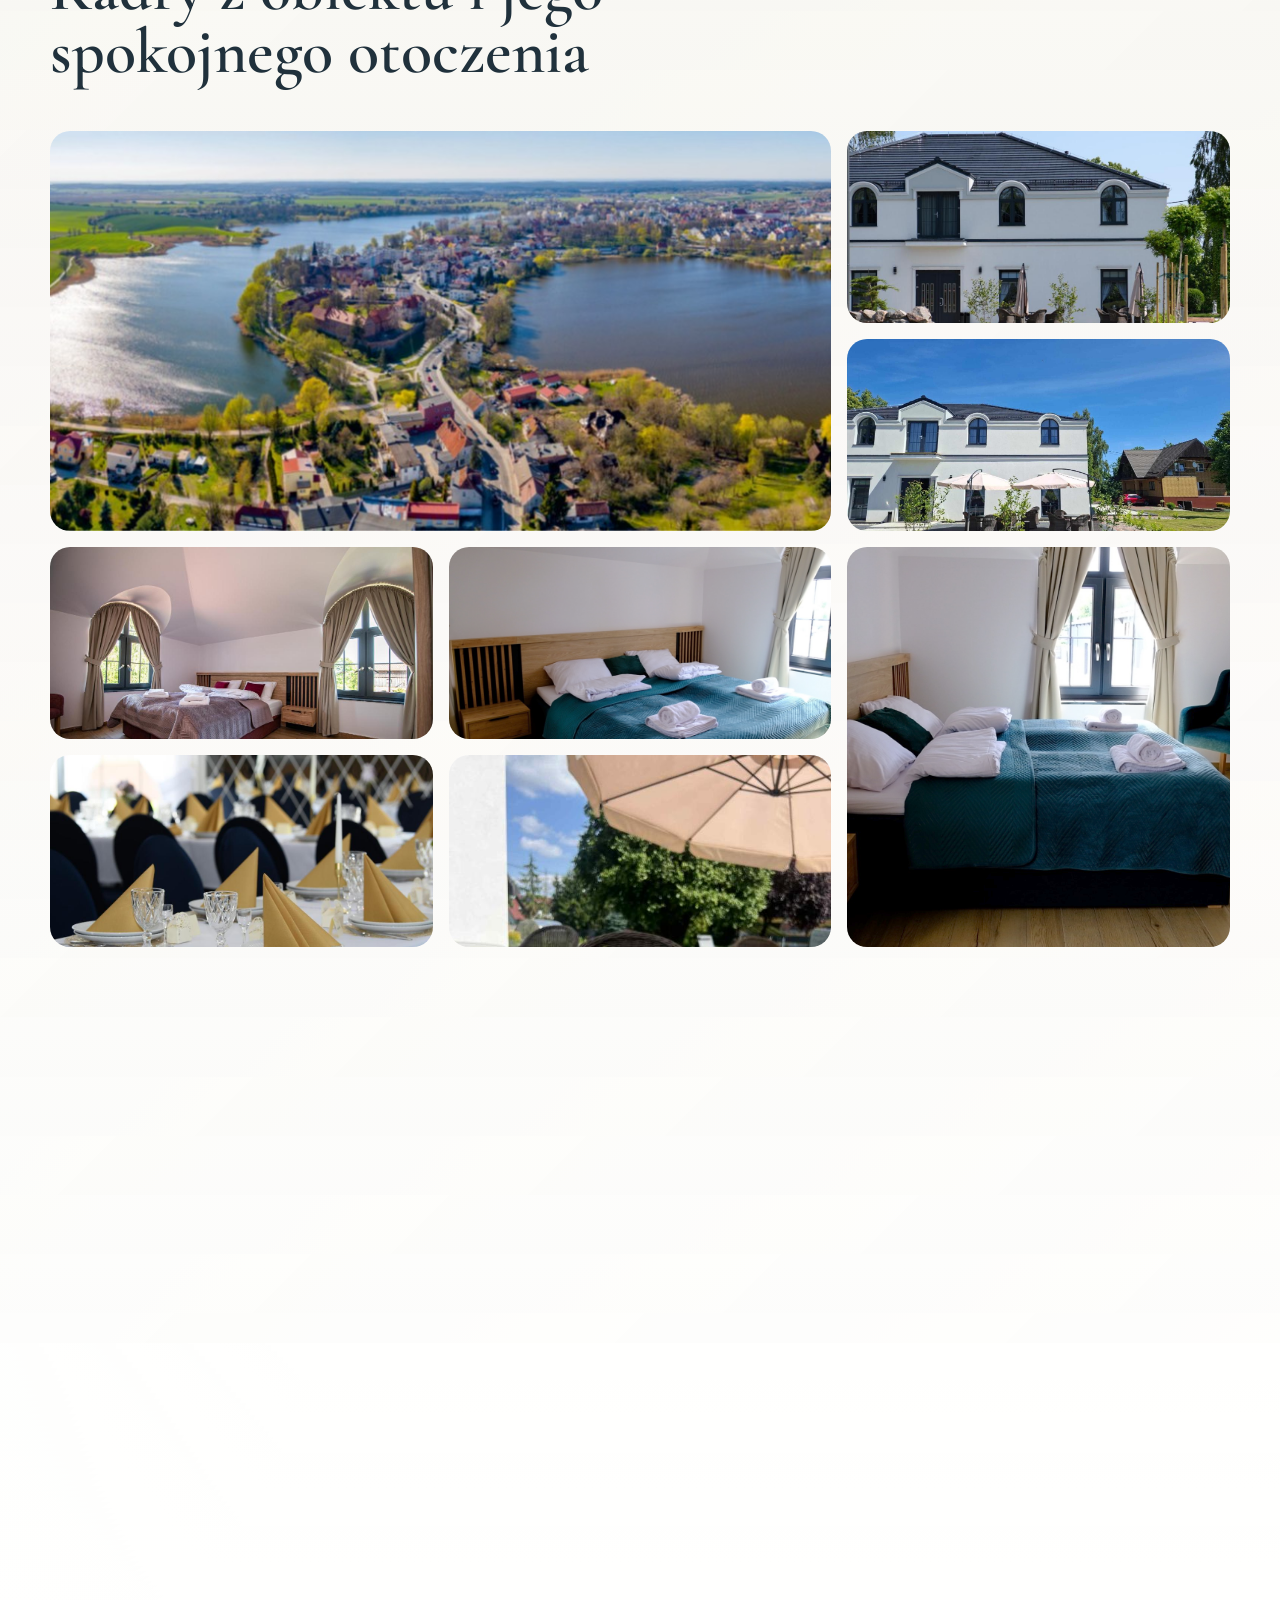
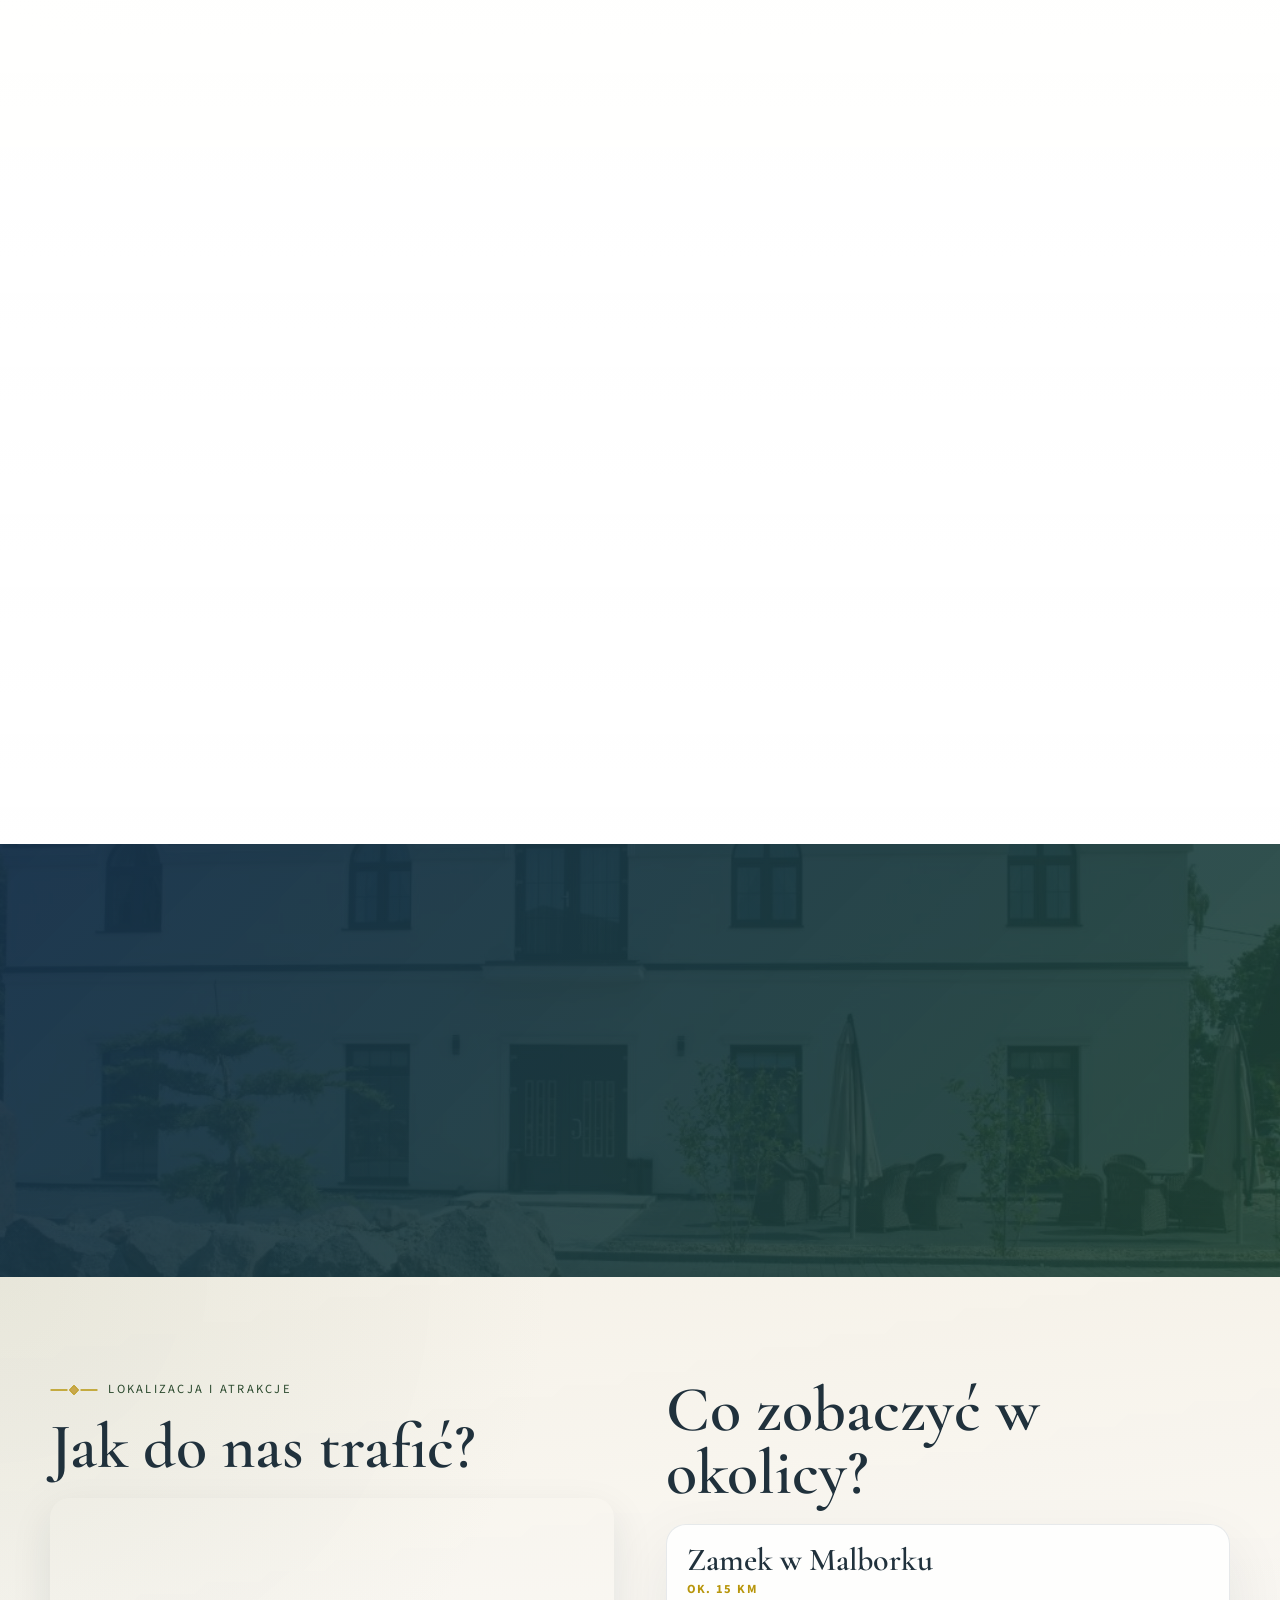
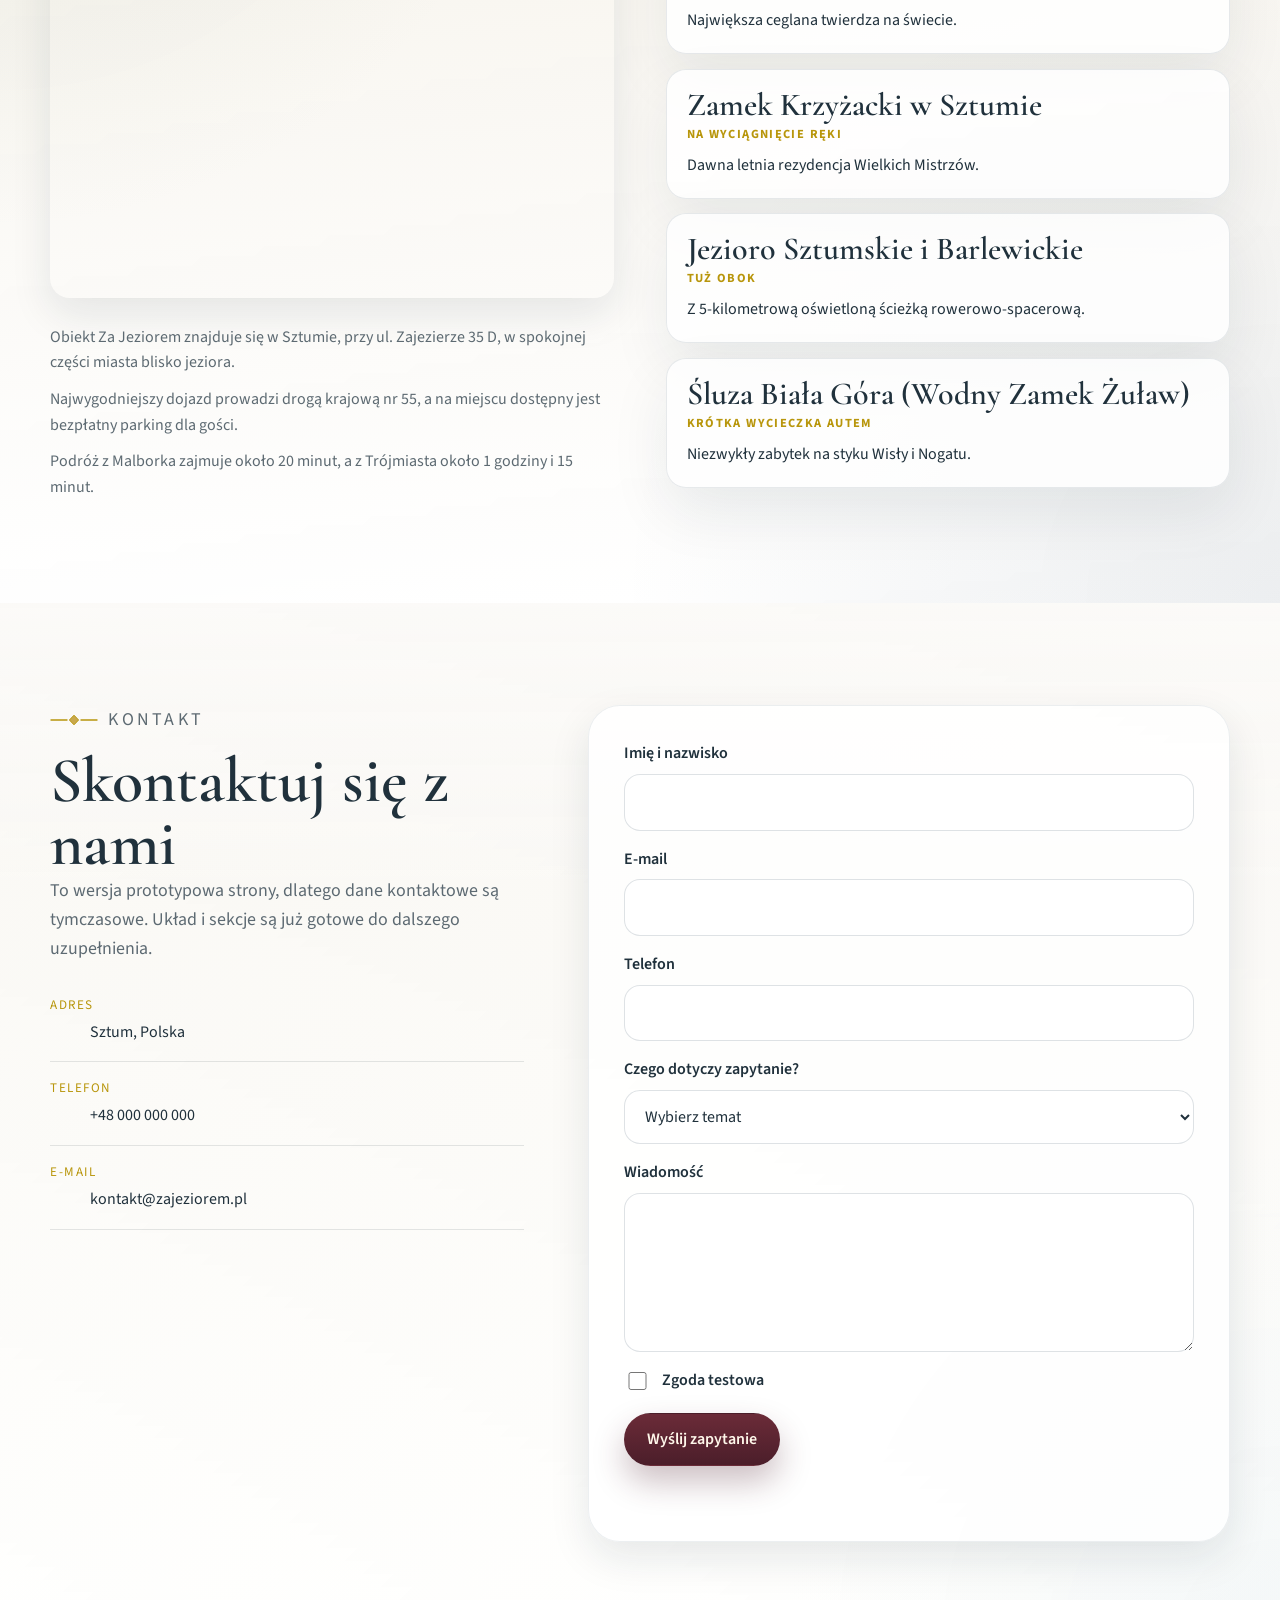
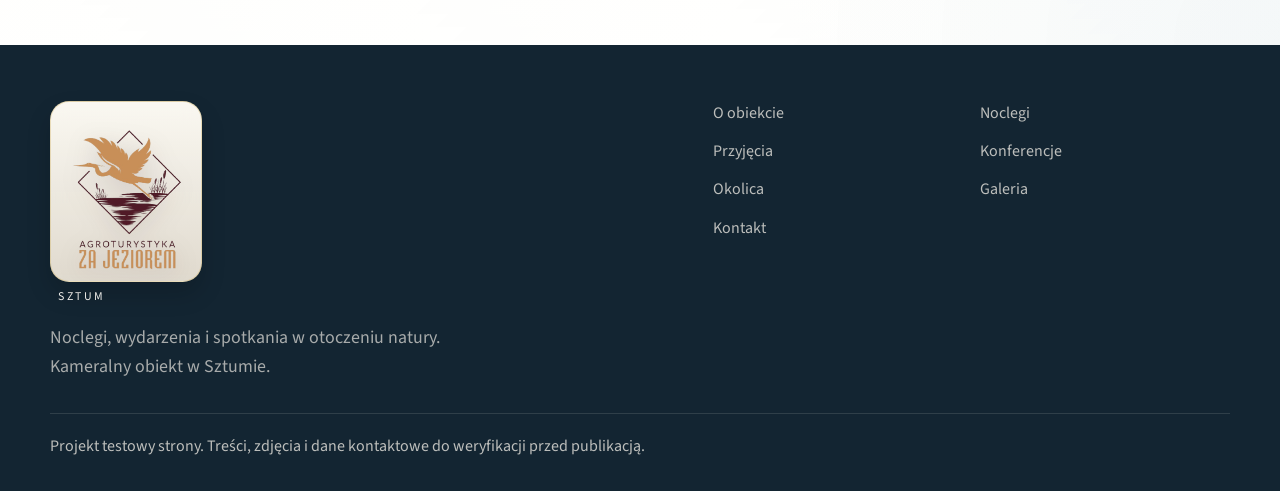
==== commit 0e328324: "NOWE v23" ====
--- a/index.html
+++ b/index.html
@@ -19,10 +19,12 @@
     </div>
   </div>
 
-  <header class="site-header" id="site-header">
+  <header class="site-header" id="site-header" data-section-label="HEADER" data-guide-key="header">
     <div class="shell site-header__inner">
       <a class="brand" href="#top" data-aria-label-content="site.brand.ariaLabel">
-        <span class="brand__name" data-content="site.brand.name"></span>
+        <span class="brand__badge">
+          <img class="brand__logo" data-image-src="site.brand.logo.src" data-image-alt="site.brand.logo.alt" loading="eager">
+        </span>
         <span class="brand__place" data-content="site.brand.place"></span>
       </a>
 
@@ -57,14 +59,16 @@
 
   <main id="main-content">
     <!-- ELEMENTOR NOTE: Jedna Section / Container z tłem, overlayem, Inner Container dla treści i subtelnym paskiem wyróżników pod hero. -->
-    <section class="hero" id="top" data-aria-label-content="hero.ariaLabel" data-section-label="HERO">
+    <section class="hero" id="top" data-aria-label-content="hero.ariaLabel" data-section-label="HERO" data-guide-key="hero">
       <div class="hero__media" aria-hidden="true" data-hero-media></div>
       <div class="hero__veil" aria-hidden="true"></div>
       <div class="hero__mist" aria-hidden="true"></div>
       <div class="shell hero__layout">
-        <div class="hero__content reveal">
+        <div class="hero__content reveal" data-elementor-label="COPY / HERO CONTENT">
           <div class="hero__brand-lockup">
-            <img class="hero__logo" data-image-src="hero.logo.src" data-image-alt="hero.logo.alt" loading="eager">
+            <span class="hero__logo-badge">
+              <img class="hero__logo" data-image-src="hero.logo.src" data-image-alt="hero.logo.alt" loading="eager">
+            </span>
             <p class="eyebrow hero__eyebrow" data-content="hero.eyebrow"></p>
           </div>
           <h1 class="hero__title" data-content="hero.title"></h1>
@@ -83,7 +87,7 @@
           </div>
         </div>
 
-        <aside class="hero-showcase reveal" data-aria-label-content="hero.showcaseAriaLabel">
+        <aside class="hero-showcase reveal" data-aria-label-content="hero.showcaseAriaLabel" data-elementor-label="SHOWCASE / IMAGE STACK">
           <div class="hero-showcase__frame">
             <img
               class="hero-showcase__image"
@@ -102,10 +106,10 @@
       </div>
     </section>
 
-    <section class="section section--proof" data-section-label="PROOF">
+    <section class="section section--proof" data-section-label="PROOF" data-guide-key="proof">
       <div class="shell">
         <div class="proof-grid">
-          <article class="proof-card proof-card--highlight reveal">
+          <article class="proof-card proof-card--highlight reveal" data-elementor-label="STAT CARD / BADGE">
             <p class="proof-card__badge">
               <span class="proof-card__brand" data-content="proof.badgeLabel"></span>
               <span class="proof-card__stars" data-content="proof.stars"></span>
@@ -114,17 +118,17 @@
             <h3 data-content="proof.items.0.label"></h3>
             <p data-content="proof.items.0.text"></p>
           </article>
-          <article class="proof-card reveal">
+          <article class="proof-card reveal" data-elementor-label="STAT CARD">
             <p class="proof-card__value" data-content="proof.items.1.value"></p>
             <h3 data-content="proof.items.1.label"></h3>
             <p data-content="proof.items.1.text"></p>
           </article>
-          <article class="proof-card reveal">
+          <article class="proof-card reveal" data-elementor-label="STAT CARD">
             <p class="proof-card__value" data-content="proof.items.2.value"></p>
             <h3 data-content="proof.items.2.label"></h3>
             <p data-content="proof.items.2.text"></p>
           </article>
-          <article class="proof-card reveal">
+          <article class="proof-card reveal" data-elementor-label="STAT CARD">
             <p class="proof-card__value" data-content="proof.items.3.value"></p>
             <h3 data-content="proof.items.3.label"></h3>
             <p data-content="proof.items.3.text"></p>
@@ -135,9 +139,9 @@
     </section>
 
     <!-- ELEMENTOR NOTE: Jedna Section / Container z dwoma Inner Containerami: tekst po lewej, obraz po prawej. -->
-    <section class="section section--intro" id="o-obiekcie" data-section-label="INTRO">
+    <section class="section section--intro" id="o-obiekcie" data-section-label="INTRO" data-guide-key="intro">
       <div class="shell section-grid section-grid--intro">
-        <div class="section-copy reveal">
+        <div class="section-copy reveal" data-elementor-label="COPY / 2 COL LEFT">
           <p class="eyebrow eyebrow--dark" data-content="intro.eyebrow"></p>
           <h2 data-content="intro.title"></h2>
           <p class="section-copy__lead" data-content="intro.lead"></p>
@@ -149,7 +153,7 @@
           </div>
         </div>
 
-        <figure class="featured-photo reveal">
+        <figure class="featured-photo reveal" data-elementor-label="IMAGE / 2 COL RIGHT">
           <img data-image-src="intro.image.src" data-image-alt="intro.image.alt" loading="lazy">
           <figcaption data-content="intro.image.caption"></figcaption>
         </figure>
@@ -157,7 +161,7 @@
     </section>
 
     <!-- ELEMENTOR NOTE: Jedna Section / Container i siatka czterech Inner Containerów lub Icon Boxów bez dodatkowej logiki. -->
-    <section class="section section--offer" id="oferta" data-section-label="OFFER">
+    <section class="section section--offer" id="oferta" data-section-label="OFFER" data-guide-key="offer">
       <div class="shell">
         <div class="section-heading reveal">
           <p class="eyebrow eyebrow--dark" data-content="offer.eyebrow"></p>
@@ -165,22 +169,22 @@
         </div>
 
         <div class="offer-grid">
-          <article class="offer-card reveal">
+          <article class="offer-card reveal" data-elementor-label="SERVICE CARD">
             <span class="offer-card__number" data-content="offer.cards.0.number"></span>
             <h3 data-content="offer.cards.0.title"></h3>
             <p data-content="offer.cards.0.text"></p>
           </article>
-          <article class="offer-card reveal">
+          <article class="offer-card reveal" data-elementor-label="SERVICE CARD">
             <span class="offer-card__number" data-content="offer.cards.1.number"></span>
             <h3 data-content="offer.cards.1.title"></h3>
             <p data-content="offer.cards.1.text"></p>
           </article>
-          <article class="offer-card reveal">
+          <article class="offer-card reveal" data-elementor-label="SERVICE CARD">
             <span class="offer-card__number" data-content="offer.cards.2.number"></span>
             <h3 data-content="offer.cards.2.title"></h3>
             <p data-content="offer.cards.2.text"></p>
           </article>
-          <article class="offer-card reveal">
+          <article class="offer-card reveal" data-elementor-label="SERVICE CARD">
             <span class="offer-card__number" data-content="offer.cards.3.number"></span>
             <h3 data-content="offer.cards.3.title"></h3>
             <p data-content="offer.cards.3.text"></p>
@@ -190,9 +194,9 @@
     </section>
 
     <!-- ELEMENTOR NOTE: Jedna Section / Container z dwoma kolumnami: tekst i lista po lewej, dwa lub trzy widgety Image po prawej. -->
-    <section class="section section--rooms" id="noclegi" data-section-label="ROOMS">
+    <section class="section section--rooms" id="noclegi" data-section-label="ROOMS" data-guide-key="rooms">
       <div class="shell section-grid section-grid--rooms">
-        <div class="section-copy reveal">
+        <div class="section-copy reveal" data-elementor-label="COPY / ROOMS">
           <p class="eyebrow eyebrow--dark" data-content="rooms.eyebrow"></p>
           <h2 data-content="rooms.title"></h2>
           <p class="section-copy__lead" data-content="rooms.lead"></p>
@@ -208,7 +212,7 @@
           <a class="button button--primary" data-content="rooms.cta.label" data-link="booking.url"></a>
         </div>
 
-        <div class="room-gallery reveal" data-aria-label-content="rooms.galleryAriaLabel">
+        <div class="room-gallery reveal" data-aria-label-content="rooms.galleryAriaLabel" data-elementor-label="IMAGE GRID / 2x2">
           <figure class="room-gallery__primary">
             <img data-image-src="rooms.gallery.0.src" data-image-alt="rooms.gallery.0.alt" loading="lazy">
           </figure>
@@ -226,13 +230,13 @@
     </section>
 
     <!-- ELEMENTOR NOTE: Section / Container z dwoma Inner Containerami: jedno duże zdjęcie i blok tekstowy z listą oraz przyciskiem. -->
-    <section class="section section--events" id="przyjecia" data-section-label="EVENTS">
+    <section class="section section--events" id="przyjecia" data-section-label="EVENTS" data-guide-key="events">
       <div class="shell section-grid section-grid--events">
-        <figure class="immersive-photo reveal">
+        <figure class="immersive-photo reveal" data-elementor-label="LARGE IMAGE">
           <img data-image-src="events.image.src" data-image-alt="events.image.alt" loading="lazy">
         </figure>
 
-        <div class="section-copy reveal">
+        <div class="section-copy reveal" data-elementor-label="COPY / TAGS + CTA">
           <p class="eyebrow eyebrow--dark" data-content="events.eyebrow"></p>
           <h2 data-content="events.title"></h2>
           <p class="section-copy__lead" data-content="events.lead"></p>
@@ -250,9 +254,9 @@
     </section>
 
     <!-- ELEMENTOR NOTE: Section / Container z dwoma Inner Containerami: tekst i prosty panel z obrazem oraz tekstem pomocniczym. -->
-    <section class="section section--conference" id="konferencje" data-section-label="CONFERENCE">
+    <section class="section section--conference" id="konferencje" data-section-label="CONFERENCE" data-guide-key="conference">
       <div class="shell section-grid section-grid--conference">
-        <div class="section-copy reveal">
+        <div class="section-copy reveal" data-elementor-label="COPY / LIST + CTA">
           <p class="eyebrow eyebrow--dark" data-content="conference.eyebrow"></p>
           <h2 data-content="conference.title"></h2>
           <p class="section-copy__lead" data-content="conference.lead"></p>
@@ -266,7 +270,7 @@
           <a class="button button--secondary" data-content="conference.cta.label" data-link="conference.cta.href"></a>
         </div>
 
-        <div class="conference-panel reveal">
+        <div class="conference-panel reveal" data-elementor-label="MEDIA PANEL">
           <figure class="conference-panel__photo">
             <img data-image-src="conference.image.src" data-image-alt="conference.image.alt" loading="lazy">
           </figure>
@@ -279,16 +283,16 @@
     </section>
 
     <!-- ELEMENTOR NOTE: Sekcja z jednym Containerem na wstęp, drugim na mozaikę zdjęć i osobnym gridem kart, łatwa do odtworzenia widgetami Image i Heading. -->
-    <section class="section section--nature" id="okolica" data-section-label="NATURE">
+    <section class="section section--nature" id="okolica" data-section-label="NATURE" data-guide-key="nature">
       <div class="shell">
         <div class="section-grid section-grid--nature">
-          <div class="section-copy reveal">
+          <div class="section-copy reveal" data-elementor-label="COPY / INTRO">
             <p class="eyebrow eyebrow--dark" data-content="nature.eyebrow"></p>
             <h2 data-content="nature.title"></h2>
             <p class="section-copy__lead" data-content="nature.lead"></p>
           </div>
 
-          <div class="nature-mosaic reveal" data-aria-label-content="nature.mosaicAriaLabel">
+          <div class="nature-mosaic reveal" data-aria-label-content="nature.mosaicAriaLabel" data-elementor-label="IMAGE MOSAIC">
             <figure class="nature-mosaic__large">
               <img data-image-src="nature.mosaic.0.src" data-image-alt="nature.mosaic.0.alt" loading="lazy">
             </figure>
@@ -302,12 +306,12 @@
         </div>
 
         <div class="nature-cards">
-          <article class="nature-card reveal"><h3 data-content="nature.cards.0"></h3></article>
-          <article class="nature-card reveal"><h3 data-content="nature.cards.1"></h3></article>
-          <article class="nature-card reveal"><h3 data-content="nature.cards.2"></h3></article>
-          <article class="nature-card reveal"><h3 data-content="nature.cards.3"></h3></article>
-          <article class="nature-card reveal"><h3 data-content="nature.cards.4"></h3></article>
-          <article class="nature-card reveal"><h3 data-content="nature.cards.5"></h3></article>
+          <article class="nature-card reveal" data-elementor-label="BENEFIT CARD"><h3 data-content="nature.cards.0"></h3></article>
+          <article class="nature-card reveal" data-elementor-label="BENEFIT CARD"><h3 data-content="nature.cards.1"></h3></article>
+          <article class="nature-card reveal" data-elementor-label="BENEFIT CARD"><h3 data-content="nature.cards.2"></h3></article>
+          <article class="nature-card reveal" data-elementor-label="BENEFIT CARD"><h3 data-content="nature.cards.3"></h3></article>
+          <article class="nature-card reveal" data-elementor-label="BENEFIT CARD"><h3 data-content="nature.cards.4"></h3></article>
+          <article class="nature-card reveal" data-elementor-label="BENEFIT CARD"><h3 data-content="nature.cards.5"></h3></article>
         </div>
 
         <aside class="destination-note reveal">
@@ -318,7 +322,7 @@
     </section>
 
     <!-- ELEMENTOR NOTE: Galerię można odtworzyć jako Gallery lub jako grid Containerów z widgetami Image i podpisami. -->
-    <section class="section section--gallery" id="galeria" data-section-label="GALLERY">
+    <section class="section section--gallery" id="galeria" data-section-label="GALLERY" data-guide-key="gallery">
       <div class="shell">
         <div class="section-heading reveal">
           <p class="eyebrow eyebrow--dark" data-content="gallery.eyebrow"></p>
@@ -326,39 +330,39 @@
         </div>
 
         <div class="gallery-grid">
-          <figure class="gallery-item gallery-item--wide reveal">
+          <figure class="gallery-item gallery-item--wide reveal" data-elementor-label="GALLERY TILE">
             <img data-image-src="gallery.items.0.src" data-image-alt="gallery.items.0.alt" loading="lazy">
             <figcaption data-content="gallery.items.0.caption"></figcaption>
           </figure>
-          <figure class="gallery-item reveal">
+          <figure class="gallery-item reveal" data-elementor-label="GALLERY TILE">
             <img data-image-src="gallery.items.1.src" data-image-alt="gallery.items.1.alt" loading="lazy">
             <figcaption data-content="gallery.items.1.caption"></figcaption>
           </figure>
-          <figure class="gallery-item reveal">
+          <figure class="gallery-item reveal" data-elementor-label="GALLERY TILE">
             <img data-image-src="gallery.items.2.src" data-image-alt="gallery.items.2.alt" loading="lazy">
             <figcaption data-content="gallery.items.2.caption"></figcaption>
           </figure>
-          <figure class="gallery-item reveal">
+          <figure class="gallery-item reveal" data-elementor-label="GALLERY TILE">
             <img data-image-src="gallery.items.3.src" data-image-alt="gallery.items.3.alt" loading="lazy">
             <figcaption data-content="gallery.items.3.caption"></figcaption>
           </figure>
-          <figure class="gallery-item reveal">
+          <figure class="gallery-item reveal" data-elementor-label="GALLERY TILE">
             <img data-image-src="gallery.items.4.src" data-image-alt="gallery.items.4.alt" loading="lazy">
             <figcaption data-content="gallery.items.4.caption"></figcaption>
           </figure>
-          <figure class="gallery-item gallery-item--tall reveal">
+          <figure class="gallery-item gallery-item--tall reveal" data-elementor-label="GALLERY TILE">
             <img data-image-src="gallery.items.5.src" data-image-alt="gallery.items.5.alt" loading="lazy">
             <figcaption data-content="gallery.items.5.caption"></figcaption>
           </figure>
-          <figure class="gallery-item reveal">
+          <figure class="gallery-item reveal" data-elementor-label="GALLERY TILE">
             <img data-image-src="gallery.items.6.src" data-image-alt="gallery.items.6.alt" loading="lazy">
             <figcaption data-content="gallery.items.6.caption"></figcaption>
           </figure>
-          <figure class="gallery-item reveal">
+          <figure class="gallery-item reveal" data-elementor-label="GALLERY TILE">
             <img data-image-src="gallery.items.7.src" data-image-alt="gallery.items.7.alt" loading="lazy">
             <figcaption data-content="gallery.items.7.caption"></figcaption>
           </figure>
-          <figure class="gallery-item reveal">
+          <figure class="gallery-item reveal" data-elementor-label="GALLERY TILE">
             <img data-image-src="gallery.items.8.src" data-image-alt="gallery.items.8.alt" loading="lazy">
             <figcaption data-content="gallery.items.8.caption"></figcaption>
           </figure>
@@ -371,14 +375,14 @@
     </section>
 
     <!-- ELEMENTOR NOTE: Cztery proste kontenery tekstowe; docelowo można je podmienić na prawdziwe cytaty lub widget opinii. -->
-    <section class="section section--reviews" data-section-label="REVIEWS">
+    <section class="section section--reviews" data-section-label="REVIEWS" data-guide-key="reviews">
       <div class="shell">
         <div class="section-heading reveal">
           <p class="eyebrow eyebrow--dark" data-content="reviews.eyebrow"></p>
           <h2 data-content="reviews.title"></h2>
         </div>
 
-        <aside class="reviews-summary reveal">
+        <aside class="reviews-summary reveal" data-elementor-label="SCORE BOX">
           <div class="reviews-summary__top">
             <span class="reviews-summary__stars" data-content="reviews.summary.stars"></span>
             <span class="reviews-summary__score" data-content="reviews.summary.score"></span>
@@ -392,16 +396,16 @@
         </aside>
 
         <div class="reviews-grid">
-          <article class="review-card reveal">
+          <article class="review-card reveal" data-elementor-label="REVIEW CARD">
             <p data-content="reviews.items.0"></p>
           </article>
-          <article class="review-card reveal">
+          <article class="review-card reveal" data-elementor-label="REVIEW CARD">
             <p data-content="reviews.items.1"></p>
           </article>
-          <article class="review-card reveal">
+          <article class="review-card reveal" data-elementor-label="REVIEW CARD">
             <p data-content="reviews.items.2"></p>
           </article>
-          <article class="review-card reveal">
+          <article class="review-card reveal" data-elementor-label="REVIEW CARD">
             <p data-content="reviews.items.3"></p>
           </article>
         </div>
@@ -411,7 +415,7 @@
     </section>
 
     <!-- ELEMENTOR NOTE: Osobna Section / Container z tłem, Heading, Text Editor i dwoma Button widgetami. -->
-    <section class="section cta-band" data-section-label="CTA">
+    <section class="section cta-band" data-section-label="CTA" data-guide-key="cta">
       <div class="shell cta-band__inner reveal">
         <div>
           <p class="eyebrow" data-content="cta.eyebrow"></p>
@@ -426,9 +430,9 @@
       </div>
     </section>
 
-    <section class="section section--location" id="lokalizacja" data-section-label="LOCATION">
+    <section class="section section--location" id="lokalizacja" data-section-label="LOCATION" data-guide-key="location">
       <div class="shell section-grid section-grid--location">
-        <div class="location-access reveal">
+        <div class="location-access reveal" data-elementor-label="MAP + ACCESS">
           <p class="eyebrow eyebrow--dark" data-content="location.eyebrow"></p>
           <h2 data-content="location.accessTitle"></h2>
           <div class="location-map-wrap">
@@ -448,7 +452,7 @@
           </div>
         </div>
 
-        <div class="location-attractions reveal">
+        <div class="location-attractions reveal" data-elementor-label="ATTRACTIONS GRID">
           <h2 data-content="location.attractionsTitle"></h2>
           <div class="location-cards" data-aria-label-content="location.attractionsAriaLabel">
             <article class="location-card">
@@ -477,9 +481,9 @@
     </section>
 
     <!-- ELEMENTOR NOTE: Sekcja kontaktu do odtworzenia jako dwa Containery; formularz można później zrobić widgetem Form lub zewnętrzną wtyczką. -->
-    <section class="section section--contact" id="kontakt" data-section-label="CONTACT">
+    <section class="section section--contact" id="kontakt" data-section-label="CONTACT" data-guide-key="contact">
       <div class="shell contact-layout">
-        <div class="contact-copy reveal">
+        <div class="contact-copy reveal" data-elementor-label="CONTACT COPY">
           <p class="eyebrow eyebrow--dark" data-content="contact.eyebrow"></p>
           <h2 data-content="contact.title"></h2>
           <p class="section-copy__lead" data-content="contact.lead"></p>
@@ -500,7 +504,7 @@
           </dl>
         </div>
 
-        <form class="contact-form reveal" id="contact-form" novalidate>
+        <form class="contact-form reveal" id="contact-form" novalidate data-elementor-label="FORM CARD">
           <div class="form-row">
             <label for="name" data-content="contact.form.nameLabel"></label>
             <input id="name" name="name" type="text" autocomplete="name" required>
@@ -538,11 +542,13 @@
     </section>
   </main>
 
-  <footer class="site-footer" data-section-label="FOOTER">
+  <footer class="site-footer" data-section-label="FOOTER" data-guide-key="footer">
     <div class="shell site-footer__grid">
       <div>
         <a class="brand brand--footer" href="#top">
-          <span class="brand__name" data-content="site.brand.name"></span>
+          <span class="brand__badge">
+            <img class="brand__logo" data-image-src="site.brand.logo.src" data-image-alt="site.brand.logo.alt" loading="lazy">
+          </span>
           <span class="brand__place" data-content="site.brand.place"></span>
         </a>
         <p class="site-footer__copy" data-content="footer.copy"></p>
@@ -564,7 +570,13 @@
   </footer>
 
   <div class="elementor-grid-overlay" aria-hidden="true"></div>
-  <button class="elementor-grid-toggle" type="button" data-grid-toggle aria-pressed="false">🔲 Pokaż siatkę Elementor</button>
+  <div class="elementor-tools" aria-label="Narzędzia diagnostyczne">
+    <button class="elementor-tools__button elementor-tools__button--primary" type="button" data-guide-toggle="sections" aria-pressed="false">🔲 Siatka</button>
+    <button class="elementor-tools__button" type="button" data-guide-toggle="layout" aria-pressed="false">Układ</button>
+    <button class="elementor-tools__button" type="button" data-guide-toggle="metrics" aria-pressed="false">Metryki</button>
+    <button class="elementor-tools__button" type="button" data-guide-toggle="comments" aria-pressed="false">Komentarze</button>
+    <button class="elementor-tools__button" type="button" data-guide-toggle="styles" aria-pressed="false">Style</button>
+  </div>
 
   <div class="lightbox" id="lightbox" aria-hidden="true">
     <button class="lightbox__close" type="button" aria-label="Zamknij podgląd zdjęcia">×</button>
--- a/styles.css
+++ b/styles.css
@@ -7,6 +7,10 @@
   --color-brass: #b8960c;
   --color-brass-soft: #c9a84c;
   --color-brown: #5c3a1e;
+  --color-burgundy: #4b1e2a;
+  --color-burgundy-soft: #6b2b38;
+  --color-burgundy-deep: #35121c;
+  --color-brand-gold: #c88858;
   --color-mist: #d7e4e6;
   --color-paper: #fffdf9;
   --color-ink: #20313c;
@@ -258,25 +262,27 @@
 }
 
 .button--primary {
-  background: var(--color-lake);
-  color: var(--color-paper);
-  box-shadow: 0 16px 32px rgba(22, 49, 74, 0.18);
+  background:
+    linear-gradient(180deg, var(--color-burgundy-soft), var(--color-burgundy));
+  color: #fff7ea;
+  box-shadow: 0 16px 32px rgba(75, 30, 42, 0.28);
 }
 
 .button--primary:hover,
 .button--primary:focus-visible {
-  background: #10283d;
+  background:
+    linear-gradient(180deg, #763341, #5a2330);
 }
 
 .button--secondary {
-  background: rgba(180, 143, 86, 0.12);
-  color: var(--color-lake);
-  border-color: rgba(180, 143, 86, 0.3);
+  background: rgba(75, 30, 42, 0.08);
+  color: var(--color-burgundy);
+  border-color: rgba(75, 30, 42, 0.3);
 }
 
 .button--secondary:hover,
 .button--secondary:focus-visible {
-  background: rgba(180, 143, 86, 0.22);
+  background: rgba(75, 30, 42, 0.14);
 }
 
 .button--ghost {
@@ -334,33 +340,52 @@
 
 .brand {
   display: inline-grid;
-  gap: 0.05rem;
+  gap: 0.38rem;
   position: relative;
   z-index: 10;
 }
 
-.brand__name {
-  font-family: var(--font-heading);
-  font-size: clamp(1.9rem, 2.6vw, 2.5rem);
-  line-height: 0.92;
-  color: var(--color-paper);
-  white-space: nowrap;
+.brand__badge {
+  display: inline-flex;
+  align-items: center;
+  justify-content: center;
+  padding: 0.42rem 0.7rem;
+  border-radius: 1.2rem;
+  background:
+    linear-gradient(180deg, rgba(255, 253, 249, 0.95), rgba(242, 234, 220, 0.86));
+  border: 1px solid rgba(201, 168, 76, 0.32);
+  box-shadow:
+    0 12px 28px rgba(14, 22, 30, 0.18),
+    inset 0 1px 0 rgba(255, 255, 255, 0.52);
+  backdrop-filter: blur(10px);
+}
+
+.brand__logo {
+  width: clamp(7.75rem, 10vw, 10.75rem);
+  max-width: 10.75rem;
+  filter: drop-shadow(0 6px 12px rgba(44, 16, 24, 0.14));
 }
 
 .brand__place {
   font-size: 0.74rem;
   letter-spacing: 0.22em;
   text-transform: uppercase;
-  color: rgba(246, 242, 234, 0.7);
-}
-
-.site-header.is-scrolled .brand__name,
+  color: rgba(246, 242, 234, 0.82);
+  padding-left: 0.5rem;
+}
+
 .site-header.is-scrolled .site-nav a:not(.nav-cta) {
   color: var(--color-lake);
 }
 
+.site-header.is-scrolled .brand__badge {
+  background:
+    linear-gradient(180deg, rgba(255, 253, 249, 0.98), rgba(245, 238, 226, 0.94));
+  box-shadow: 0 10px 24px rgba(14, 22, 30, 0.12);
+}
+
 .site-header.is-scrolled .brand__place {
-  color: rgba(22, 49, 74, 0.66);
+  color: rgba(75, 30, 42, 0.7);
 }
 
 .site-nav {
@@ -474,6 +499,7 @@
   width: 100%;
   height: 100%;
   object-fit: cover;
+  filter: brightness(0.72) saturate(0.88);
   opacity: 0;
   transform: scale(1.025);
   transition:
@@ -488,13 +514,15 @@
 
 .hero__veil {
   background:
-    linear-gradient(90deg, rgba(15, 27, 38, 0.72) 0%, rgba(15, 27, 38, 0.44) 38%, rgba(15, 27, 38, 0.2) 100%),
+    linear-gradient(90deg, rgba(12, 18, 24, 0.88) 0%, rgba(12, 18, 24, 0.62) 32%, rgba(12, 18, 24, 0.22) 72%, rgba(12, 18, 24, 0.12) 100%),
+    radial-gradient(circle at 18% 16%, rgba(255, 248, 236, 0.24), transparent 19%),
     linear-gradient(180deg, rgba(22, 49, 74, 0.24) 0%, rgba(31, 67, 52, 0.56) 100%);
 }
 
 .hero__mist {
   background:
-    radial-gradient(circle at 25% 18%, rgba(215, 228, 230, 0.28), transparent 18%),
+    radial-gradient(circle at 17% 14%, rgba(255, 250, 242, 0.3), transparent 17%),
+    radial-gradient(circle at 25% 18%, rgba(215, 228, 230, 0.22), transparent 18%),
     radial-gradient(circle at 78% 28%, rgba(255, 255, 255, 0.18), transparent 15%),
     linear-gradient(180deg, transparent 0%, rgba(246, 242, 234, 0.12) 100%);
 }
@@ -510,24 +538,41 @@
 
 .hero__content {
   max-width: 40rem;
+  position: relative;
 }
 
 .hero__brand-lockup {
   display: grid;
   justify-items: start;
-  gap: 0.9rem;
-  margin-bottom: 0.2rem;
+  gap: 0.5rem;
+  margin: -0.8rem 0 0.55rem;
+}
+
+.hero__logo-badge {
+  display: inline-flex;
+  align-items: center;
+  justify-content: center;
+  padding: 0.9rem 1.1rem 0.85rem;
+  border-radius: 1.75rem;
+  background:
+    linear-gradient(180deg, rgba(255, 252, 245, 0.94), rgba(242, 234, 220, 0.82));
+  border: 1px solid rgba(201, 168, 76, 0.34);
+  box-shadow:
+    0 22px 44px rgba(8, 14, 20, 0.22),
+    inset 0 1px 0 rgba(255, 255, 255, 0.68);
+  backdrop-filter: blur(12px);
 }
 
 .hero__logo {
-  width: min(100%, 17.5rem);
-  max-width: 17.5rem;
-  filter: drop-shadow(0 12px 22px rgba(0, 0, 0, 0.42));
+  width: min(100%, 18rem);
+  max-width: 18rem;
+  filter: drop-shadow(0 8px 16px rgba(44, 16, 24, 0.12));
 }
 
 .hero__eyebrow {
   margin-bottom: 0;
-  color: rgba(249, 246, 240, 0.92);
+  color: rgba(255, 248, 236, 0.96);
+  text-shadow: 0 4px 14px rgba(0, 0, 0, 0.25);
 }
 
 .hero__title {
@@ -1434,9 +1479,15 @@
   align-items: start;
 }
 
-.brand--footer .brand__name,
+.brand--footer .brand__badge,
 .brand--footer .brand__place {
   color: var(--color-paper);
+}
+
+.brand--footer .brand__badge {
+  background:
+    linear-gradient(180deg, rgba(255, 252, 245, 0.98), rgba(242, 234, 220, 0.92));
+  box-shadow: 0 12px 24px rgba(0, 0, 0, 0.16);
 }
 
 .site-footer__copy {
@@ -1552,8 +1603,9 @@
 .gallery-filter.is-active,
 .gallery-filter:hover,
 .gallery-filter:focus-visible {
-  border-color: rgba(184, 150, 12, 0.48);
-  background: rgba(184, 150, 12, 0.16);
+  border-color: rgba(201, 168, 76, 0.42);
+  background:
+    linear-gradient(180deg, rgba(107, 43, 56, 0.92), rgba(75, 30, 42, 0.92));
   color: #fff8e8;
 }
 
@@ -1592,26 +1644,6 @@
 .full-gallery-empty {
   padding: 1rem 0;
   color: rgba(249, 246, 240, 0.72);
-}
-
-.elementor-grid-toggle {
-  position: fixed;
-  right: 1rem;
-  bottom: 1rem;
-  z-index: 2300;
-  min-height: 2.9rem;
-  padding: 0.75rem 1rem;
-  border: 1px solid rgba(31, 67, 52, 0.22);
-  border-radius: 999px;
-  background: rgba(249, 246, 240, 0.96);
-  color: var(--color-forest);
-  box-shadow: 0 14px 32px rgba(0, 0, 0, 0.18);
-  font-weight: 700;
-}
-
-.elementor-grid-toggle:hover,
-.elementor-grid-toggle:focus-visible {
-  background: #fff;
 }
 
 .elementor-grid-overlay {
@@ -1629,19 +1661,62 @@
       transparent calc(8.333% - 10px),
       transparent 8.333%
     );
-}
-
-.elementor-grid-active .elementor-grid-overlay {
+  opacity: 0;
+}
+
+.elementor-tools {
+  position: fixed;
+  right: 1rem;
+  bottom: 1rem;
+  z-index: 2300;
+  display: grid;
+  gap: 0.55rem;
+  justify-items: end;
+}
+
+.elementor-tools__button {
+  min-height: 2.8rem;
+  padding: 0.7rem 0.95rem;
+  border: 1px solid rgba(75, 30, 42, 0.18);
+  border-radius: 999px;
+  background: rgba(249, 246, 240, 0.96);
+  color: var(--color-burgundy);
+  box-shadow: 0 14px 32px rgba(0, 0, 0, 0.18);
+  font-weight: 700;
+  backdrop-filter: blur(12px);
+  transition: transform var(--transition), background-color var(--transition), color var(--transition), border-color var(--transition);
+}
+
+.elementor-tools__button:hover,
+.elementor-tools__button:focus-visible {
+  transform: translateY(-2px);
+  background: #fff;
+}
+
+.elementor-tools__button.is-active {
+  background: linear-gradient(180deg, var(--color-burgundy-soft), var(--color-burgundy));
+  border-color: rgba(201, 168, 76, 0.34);
+  color: #fff7ea;
+}
+
+.elementor-tools__button--primary {
+  min-width: 10.5rem;
+}
+
+.guide-mode-sections .elementor-grid-overlay {
   opacity: 1;
 }
 
-.elementor-grid-active [data-section-label] {
+[data-guide-key] {
   position: relative;
+}
+
+.guide-mode-sections [data-section-label] {
   outline: 2px dashed rgba(44, 74, 46, 0.85);
   outline-offset: -8px;
 }
 
-.elementor-grid-active [data-section-label]::after {
+.guide-mode-sections [data-section-label]::after {
   content: attr(data-section-label);
   position: absolute;
   top: 0.75rem;
@@ -1657,10 +1732,151 @@
   line-height: 1;
 }
 
+[data-elementor-label] {
+  position: relative;
+}
+
+.guide-mode-layout [data-elementor-label] {
+  outline: 1.5px dashed rgba(75, 30, 42, 0.72);
+  outline-offset: -6px;
+}
+
+.guide-mode-layout [data-elementor-label]::after {
+  content: attr(data-elementor-label);
+  position: absolute;
+  top: 0.7rem;
+  right: 0.7rem;
+  z-index: 8;
+  padding: 0.28rem 0.5rem;
+  border-radius: 0.45rem;
+  background: rgba(75, 30, 42, 0.92);
+  color: #fff8ec;
+  font-family: ui-monospace, SFMono-Regular, Menlo, Consolas, monospace;
+  font-size: 11px;
+  letter-spacing: 0.06em;
+  line-height: 1.05;
+}
+
+.guide-stack {
+  position: absolute;
+  top: 1rem;
+  right: 1rem;
+  z-index: 14;
+  display: grid;
+  gap: 0.6rem;
+  max-width: min(23rem, calc(100% - 1.5rem));
+}
+
+.guide-card,
+.guide-comment {
+  display: none;
+}
+
+.guide-card {
+  padding: 0.95rem 1rem;
+  border-radius: 1rem;
+  border: 1px solid rgba(75, 30, 42, 0.16);
+  background: rgba(255, 252, 246, 0.96);
+  box-shadow: 0 18px 38px rgba(16, 18, 24, 0.16);
+  color: var(--color-brown);
+  backdrop-filter: blur(10px);
+}
+
+.guide-card h3 {
+  margin-bottom: 0.45rem;
+  font-size: 1.1rem;
+  line-height: 1.05;
+}
+
+.guide-card p {
+  color: var(--color-brown);
+}
+
+.guide-card__eyebrow {
+  margin-bottom: 0.35rem;
+  color: var(--color-burgundy);
+  font-size: 0.72rem;
+  letter-spacing: 0.14em;
+  text-transform: uppercase;
+  font-weight: 700;
+}
+
+.guide-card__list {
+  display: grid;
+  gap: 0.35rem;
+  margin: 0.65rem 0 0;
+  padding-left: 1rem;
+}
+
+.guide-card--layout {
+  border-color: rgba(75, 30, 42, 0.22);
+}
+
+.guide-card--metrics {
+  border-color: rgba(44, 74, 46, 0.2);
+  background: rgba(250, 247, 241, 0.96);
+}
+
+.guide-card--styles {
+  border-color: rgba(201, 168, 76, 0.26);
+  background: rgba(255, 251, 242, 0.98);
+}
+
+.guide-card--styles .guide-card__token {
+  display: inline-flex;
+  align-items: center;
+  gap: 0.5rem;
+}
+
+.guide-card--styles .guide-card__swatch {
+  width: 0.9rem;
+  height: 0.9rem;
+  border-radius: 999px;
+  border: 1px solid rgba(0, 0, 0, 0.12);
+  flex: 0 0 0.9rem;
+}
+
+.guide-comment {
+  pointer-events: auto;
+}
+
+.guide-comment__toggle {
+  min-height: 2.55rem;
+  padding: 0.65rem 0.9rem;
+  border: 1px solid rgba(75, 30, 42, 0.2);
+  border-radius: 999px;
+  background: rgba(255, 252, 246, 0.96);
+  color: var(--color-burgundy);
+  font-weight: 700;
+  box-shadow: 0 12px 28px rgba(16, 18, 24, 0.12);
+}
+
+.guide-comment__card {
+  display: none;
+  margin-top: 0.5rem;
+  padding: 0.95rem 1rem;
+  border-radius: 1rem;
+  background: rgba(255, 252, 246, 0.98);
+  border: 1px solid rgba(75, 30, 42, 0.18);
+  box-shadow: 0 18px 38px rgba(16, 18, 24, 0.16);
+  color: var(--color-brown);
+}
+
+.guide-comment.is-open .guide-comment__card {
+  display: block;
+}
+
+.guide-mode-layout .guide-card--layout,
+.guide-mode-metrics .guide-card--metrics,
+.guide-mode-styles .guide-card--styles,
+.guide-mode-comments .guide-comment {
+  display: block;
+}
+
 .lightbox {
   position: fixed;
   inset: 0;
-  z-index: 2200;
+  z-index: 2400;
   display: flex;
   justify-content: center;
   align-items: center;
@@ -2009,6 +2225,12 @@
     min-height: auto;
   }
 
+  .guide-stack {
+    left: 0.75rem;
+    right: 0.75rem;
+    max-width: none;
+  }
+
   .reviews-summary__top,
   .reviews-summary__metrics,
   .gallery-page-hero__actions,
@@ -2017,21 +2239,25 @@
     align-items: flex-start;
   }
 
-  .elementor-grid-toggle {
+  .elementor-tools {
     right: 0.75rem;
     bottom: 0.75rem;
     max-width: calc(100% - 1.5rem);
   }
+
+  .elementor-tools__button {
+    width: 100%;
+  }
 }
 
 @media (max-width: 430px) {
-  .brand__name {
-    font-size: clamp(1.65rem, 8.6vw, 2rem);
+  .brand__logo {
+    width: 8.4rem;
   }
 
   .brand__place {
-    font-size: 0.94rem;
-    letter-spacing: 0.28em;
+    font-size: 0.68rem;
+    letter-spacing: 0.24em;
   }
 
   .site-header__inner {
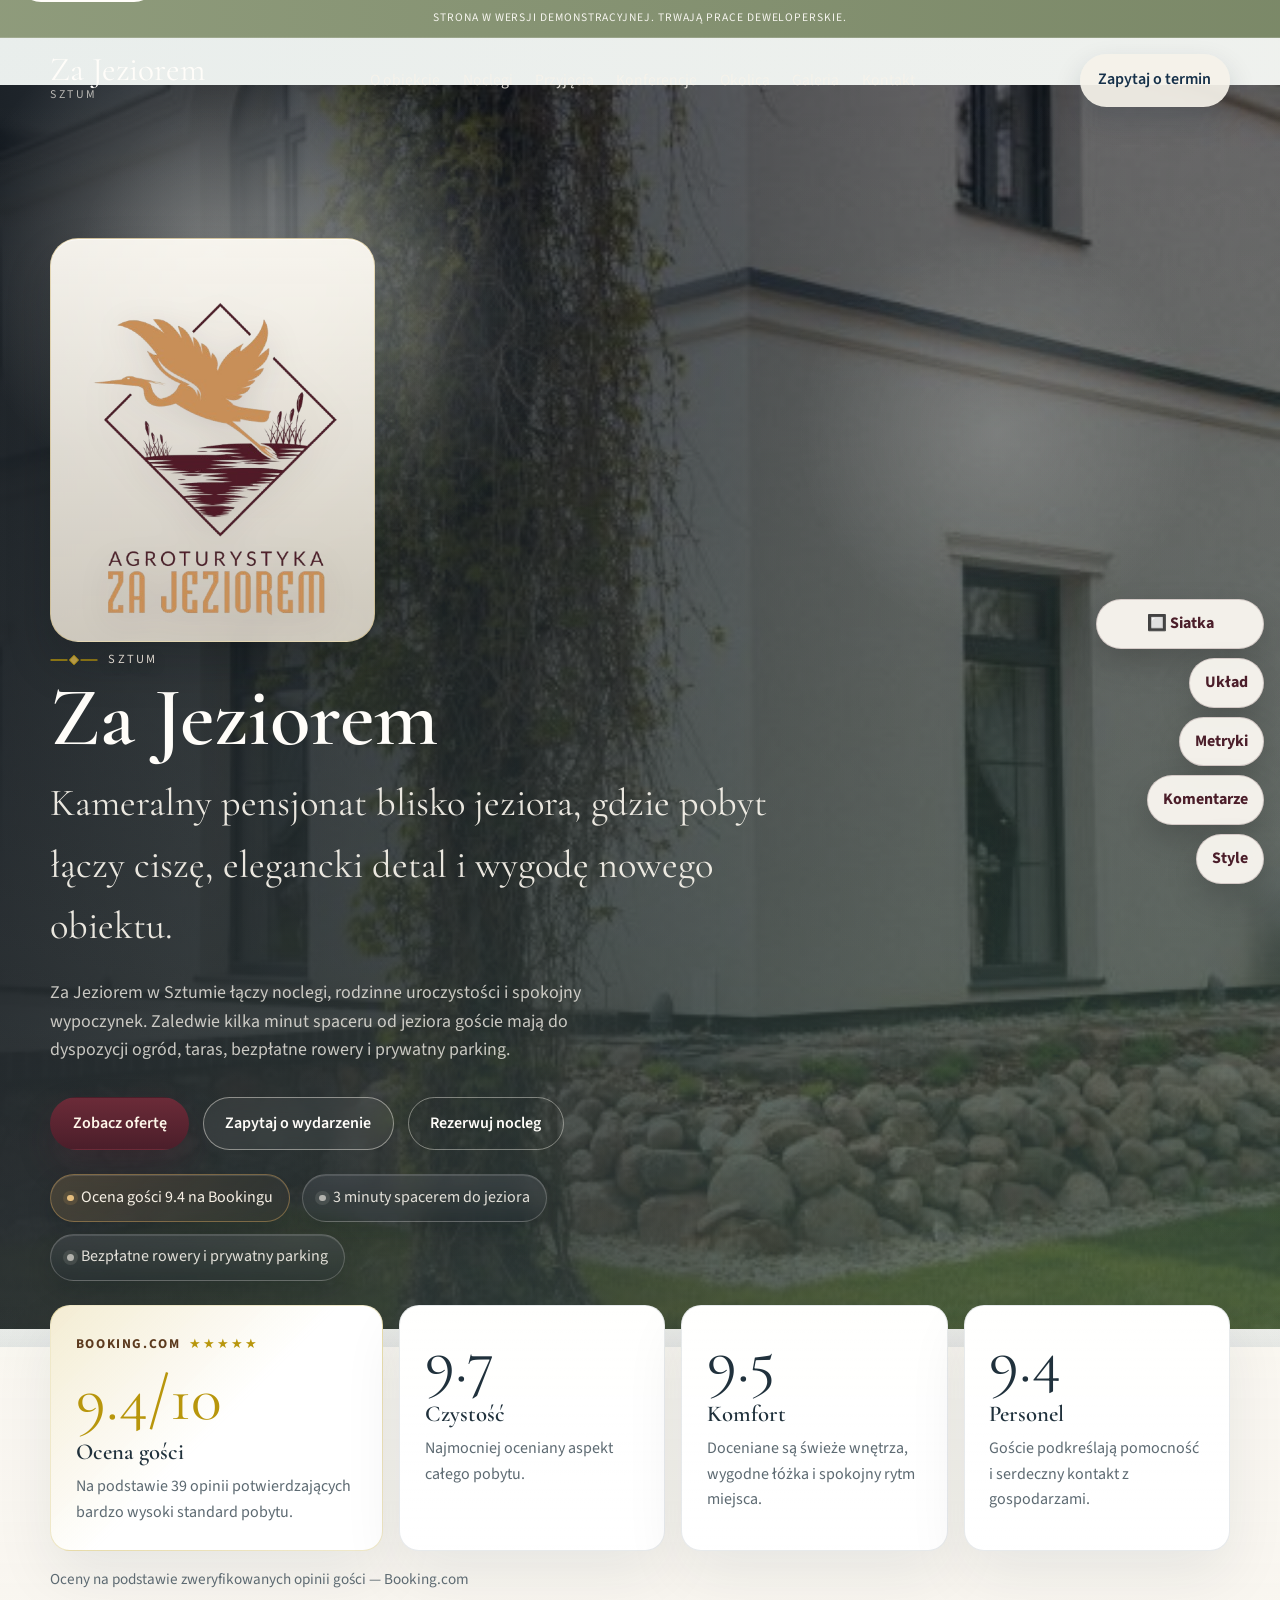
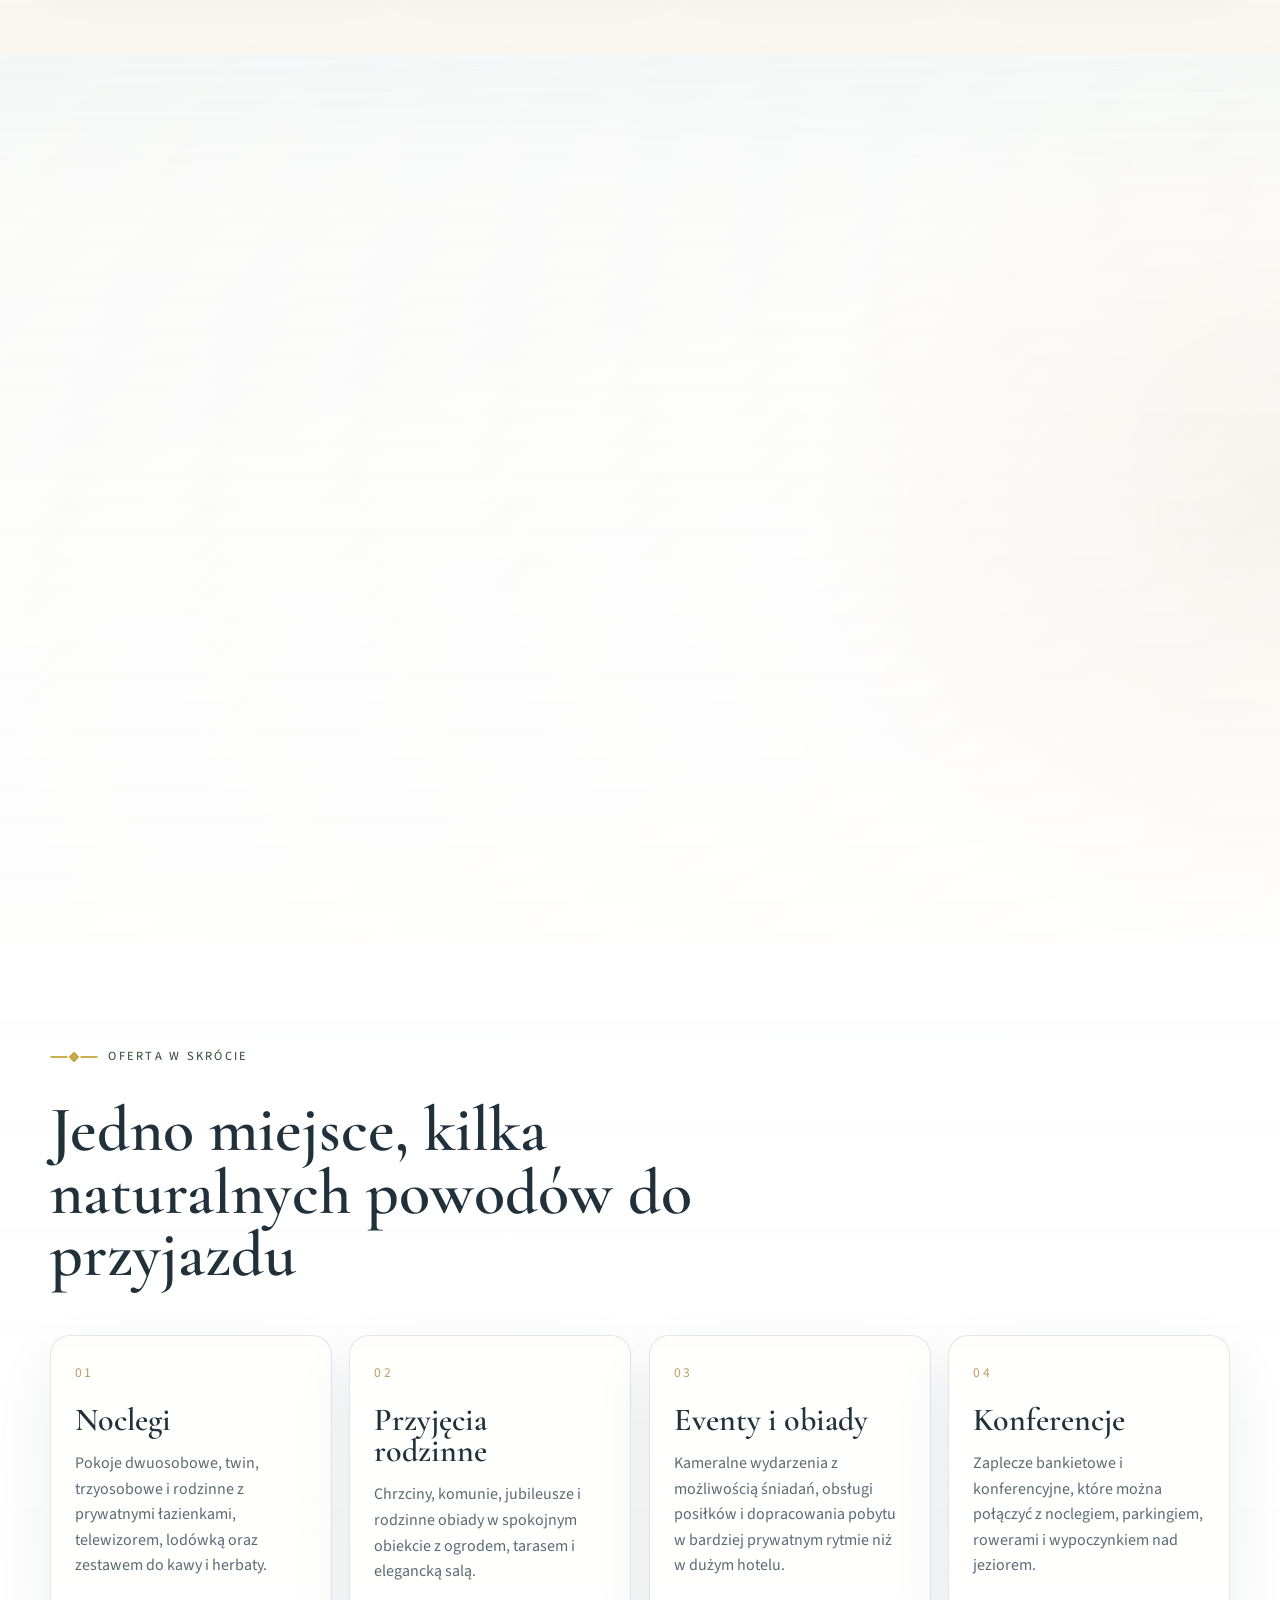
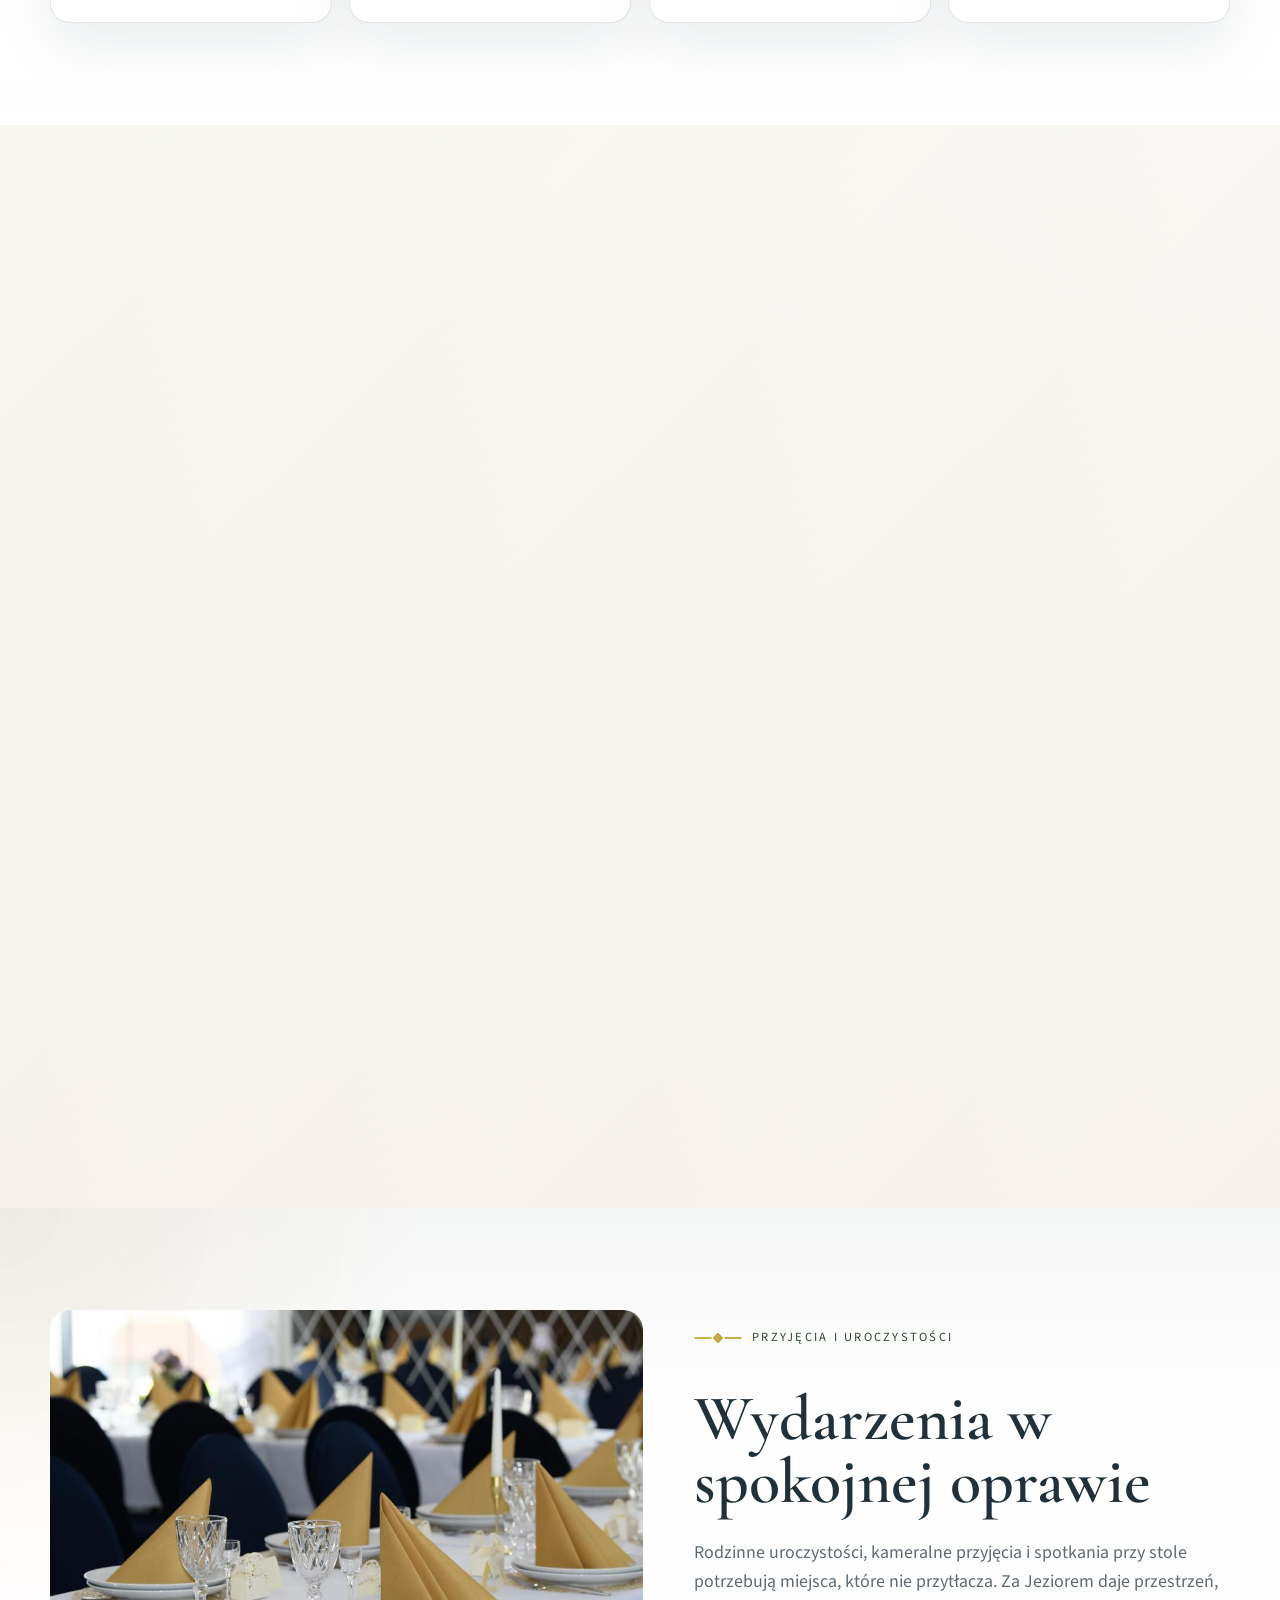
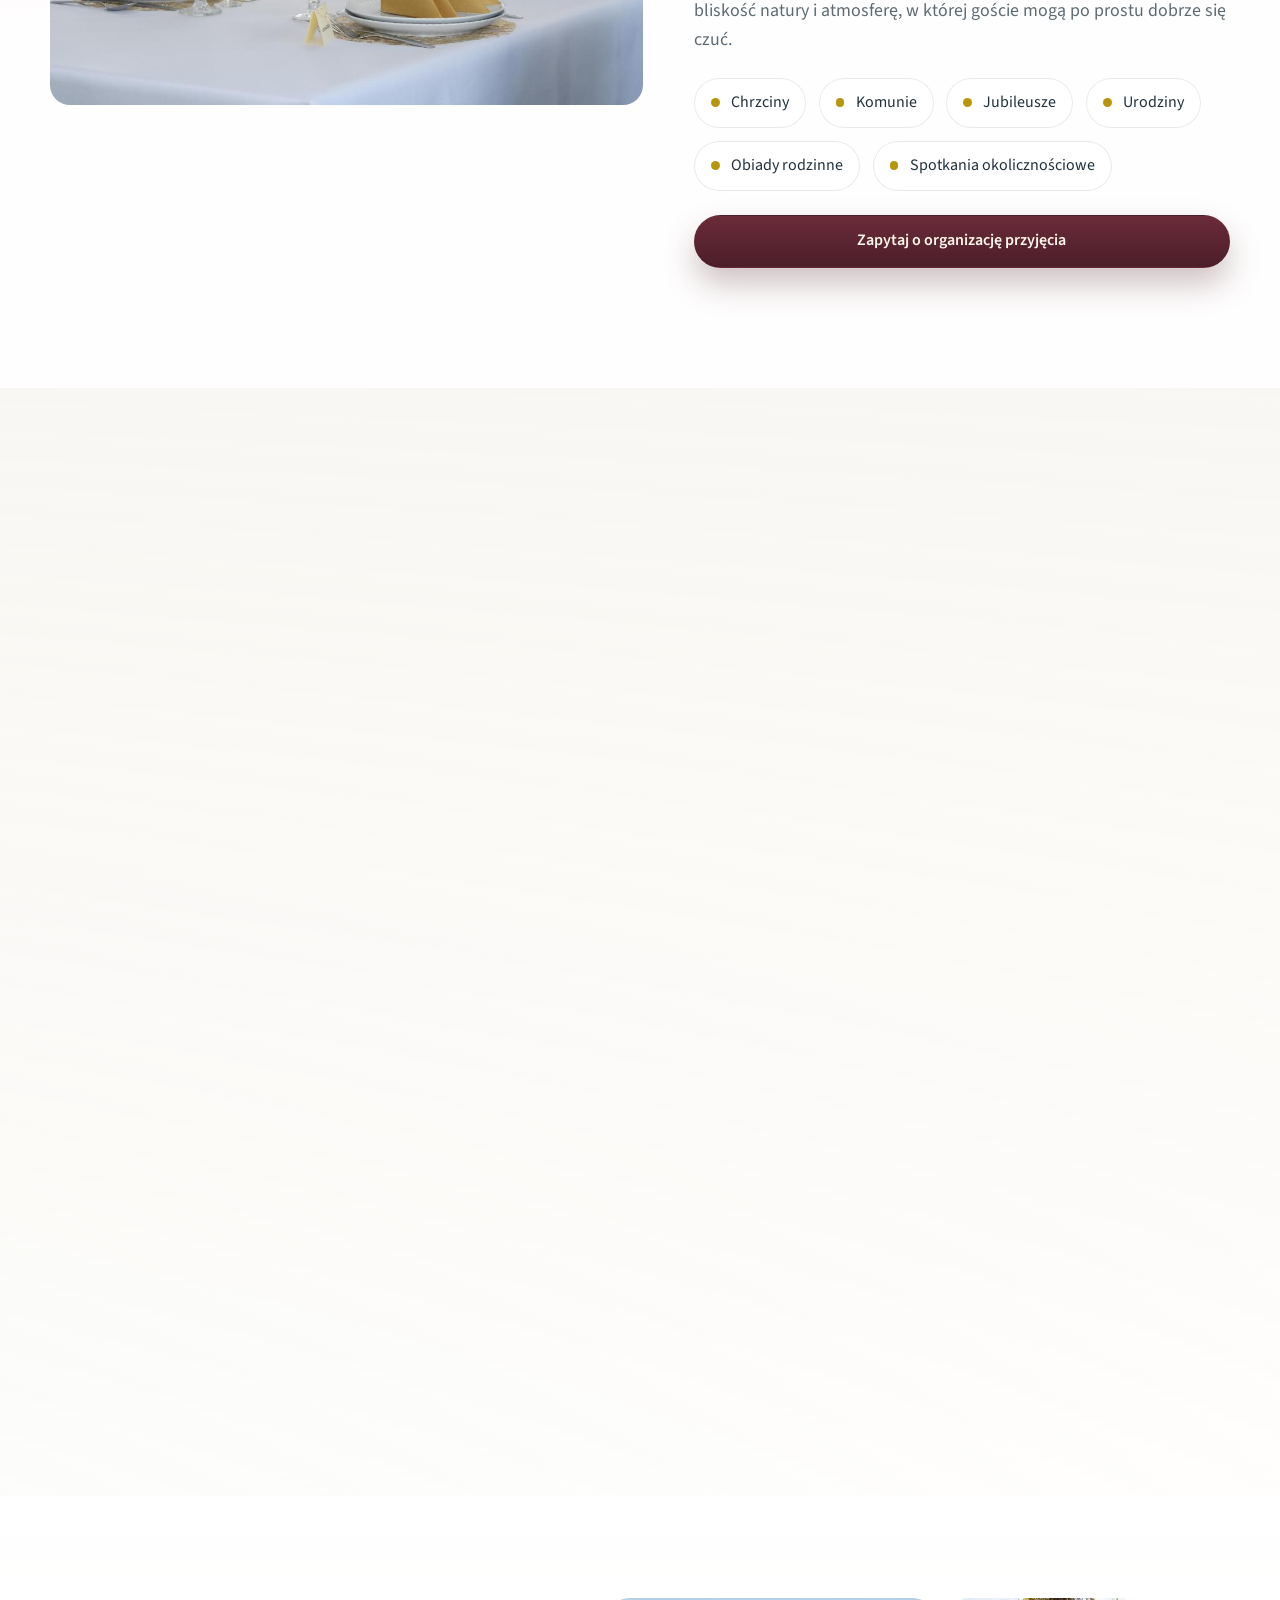
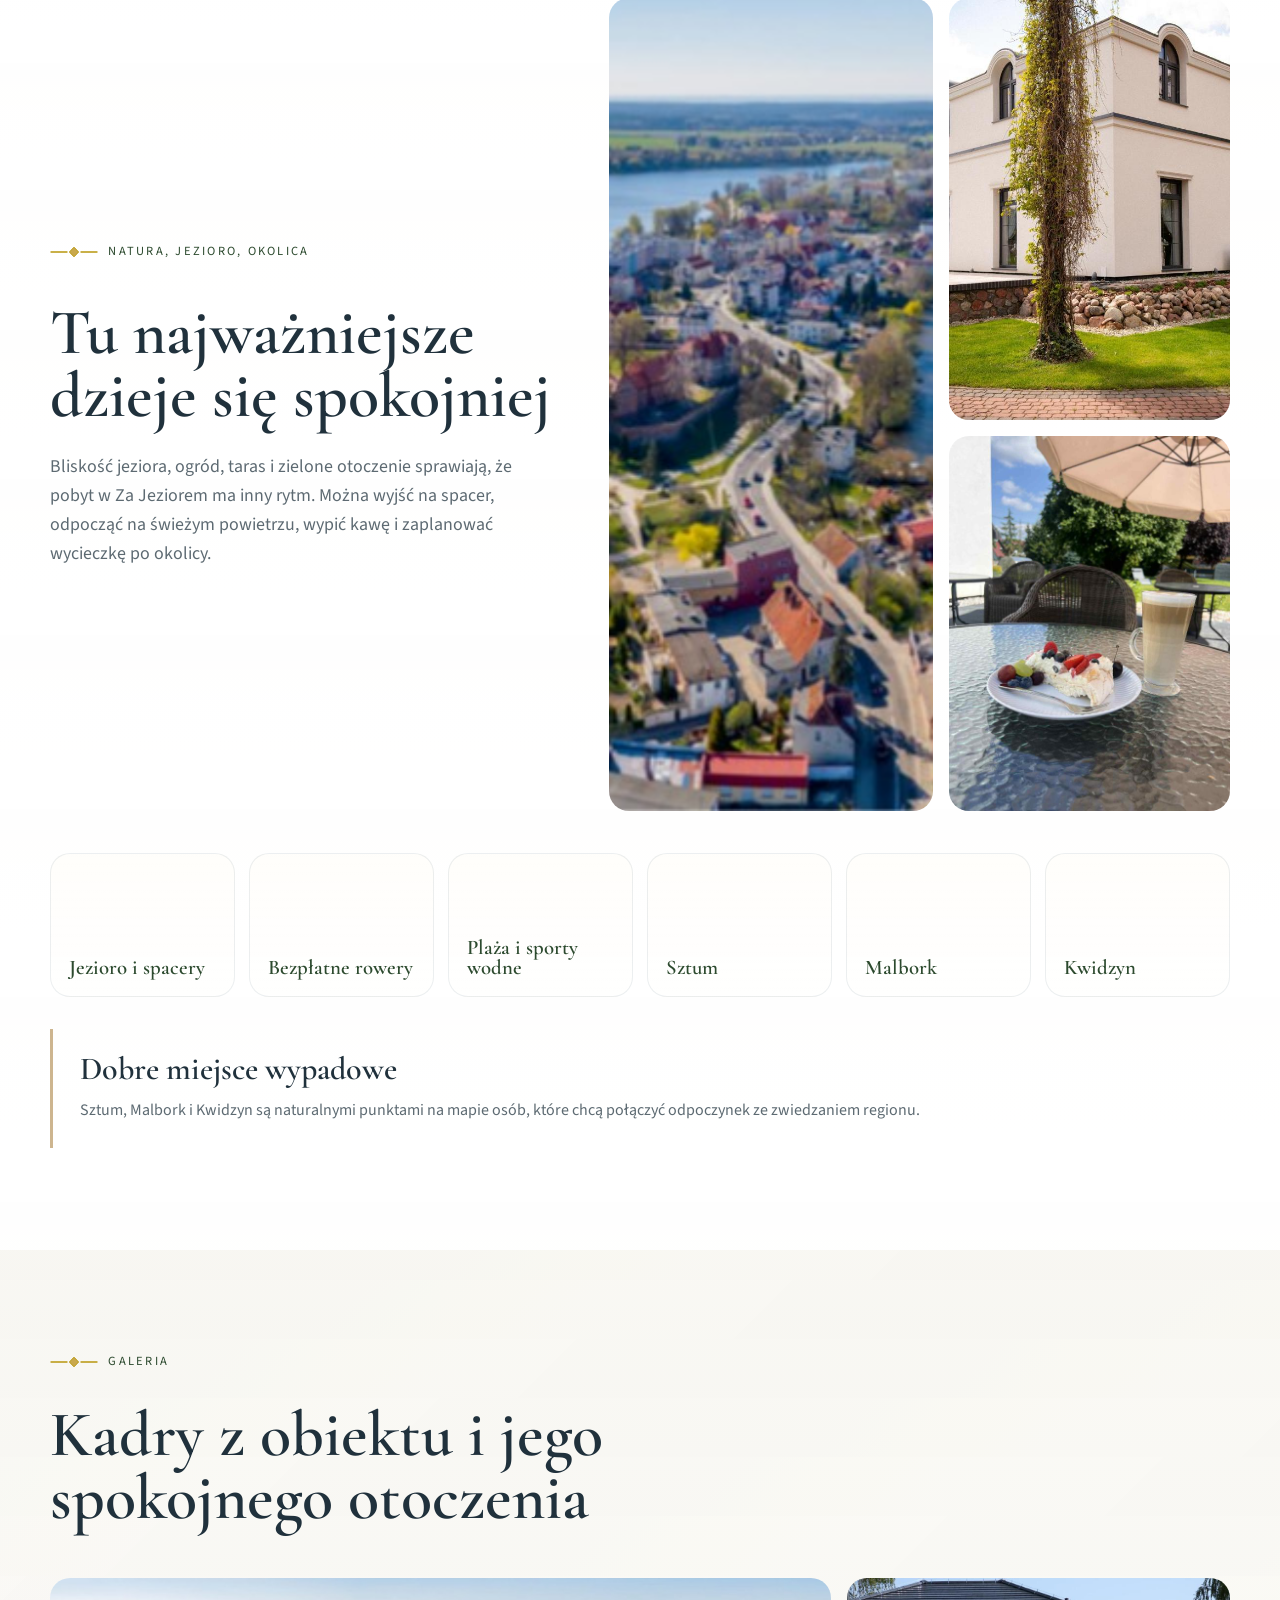
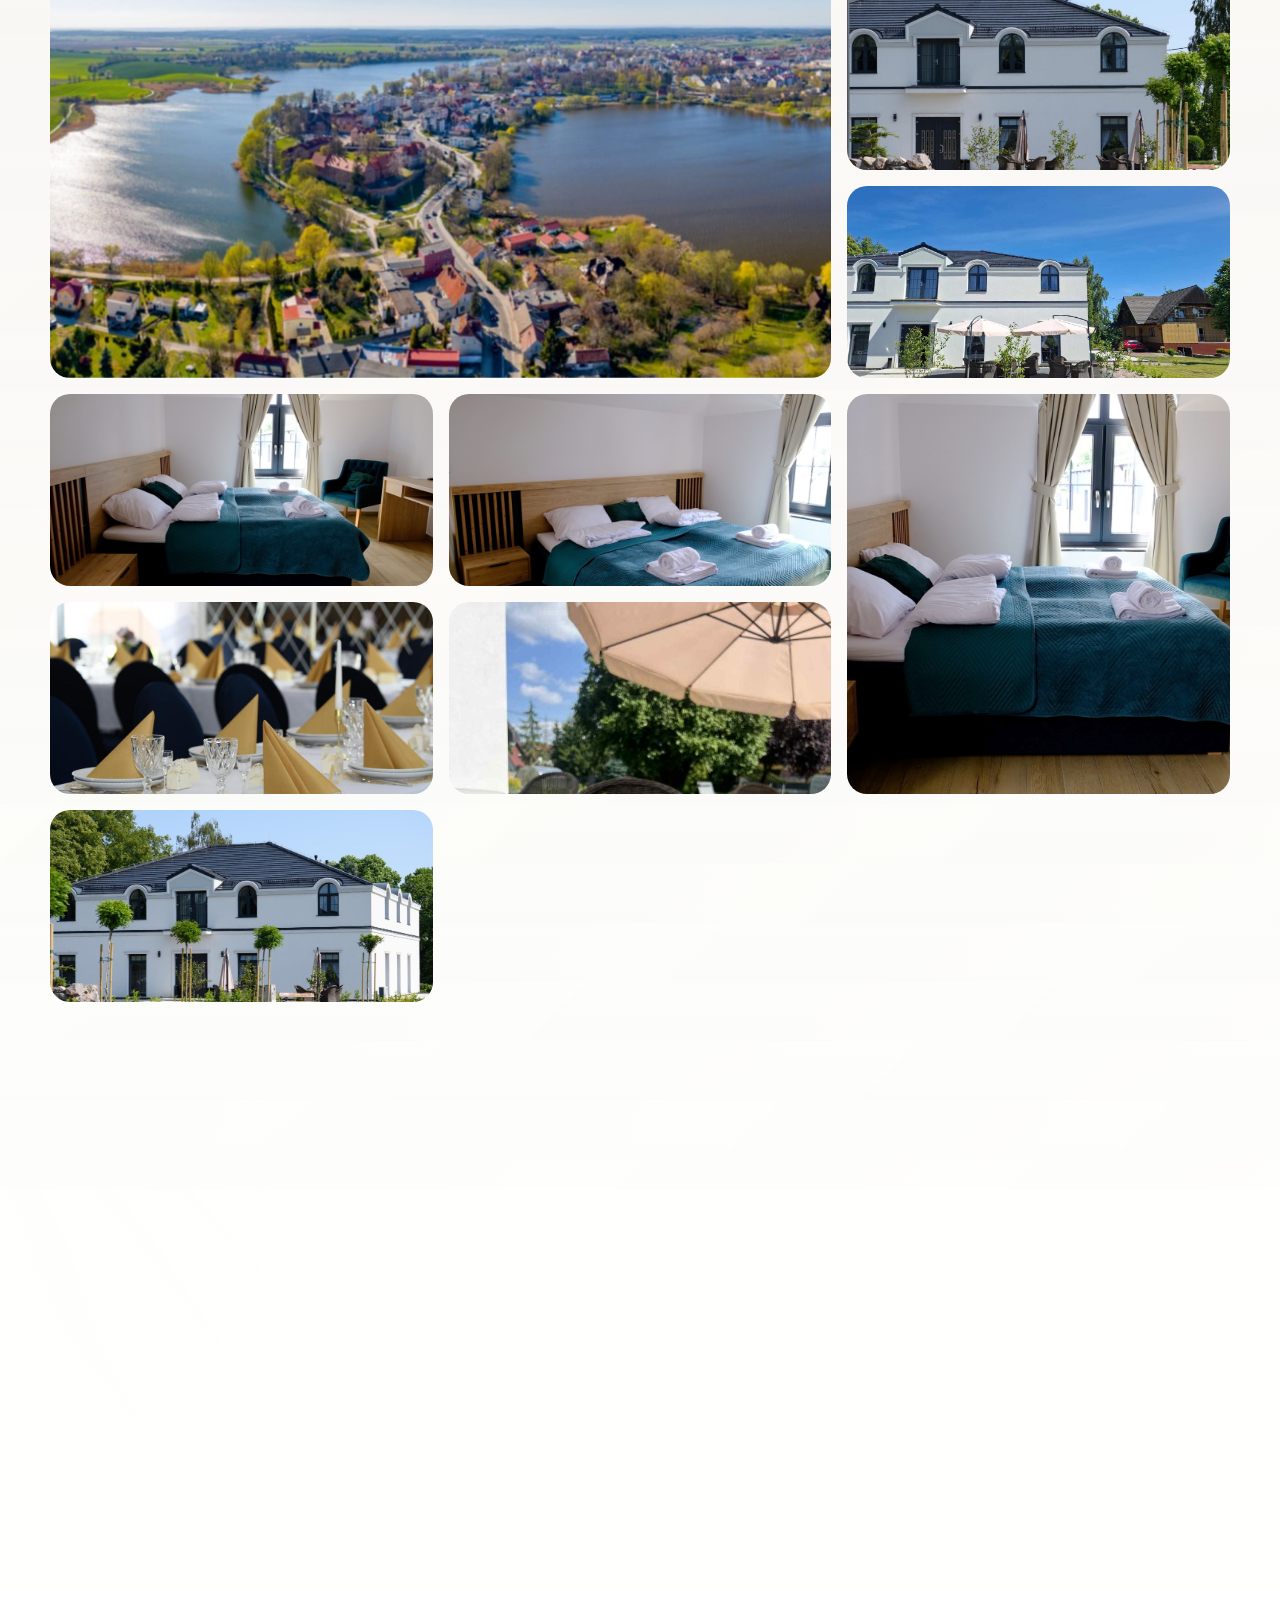
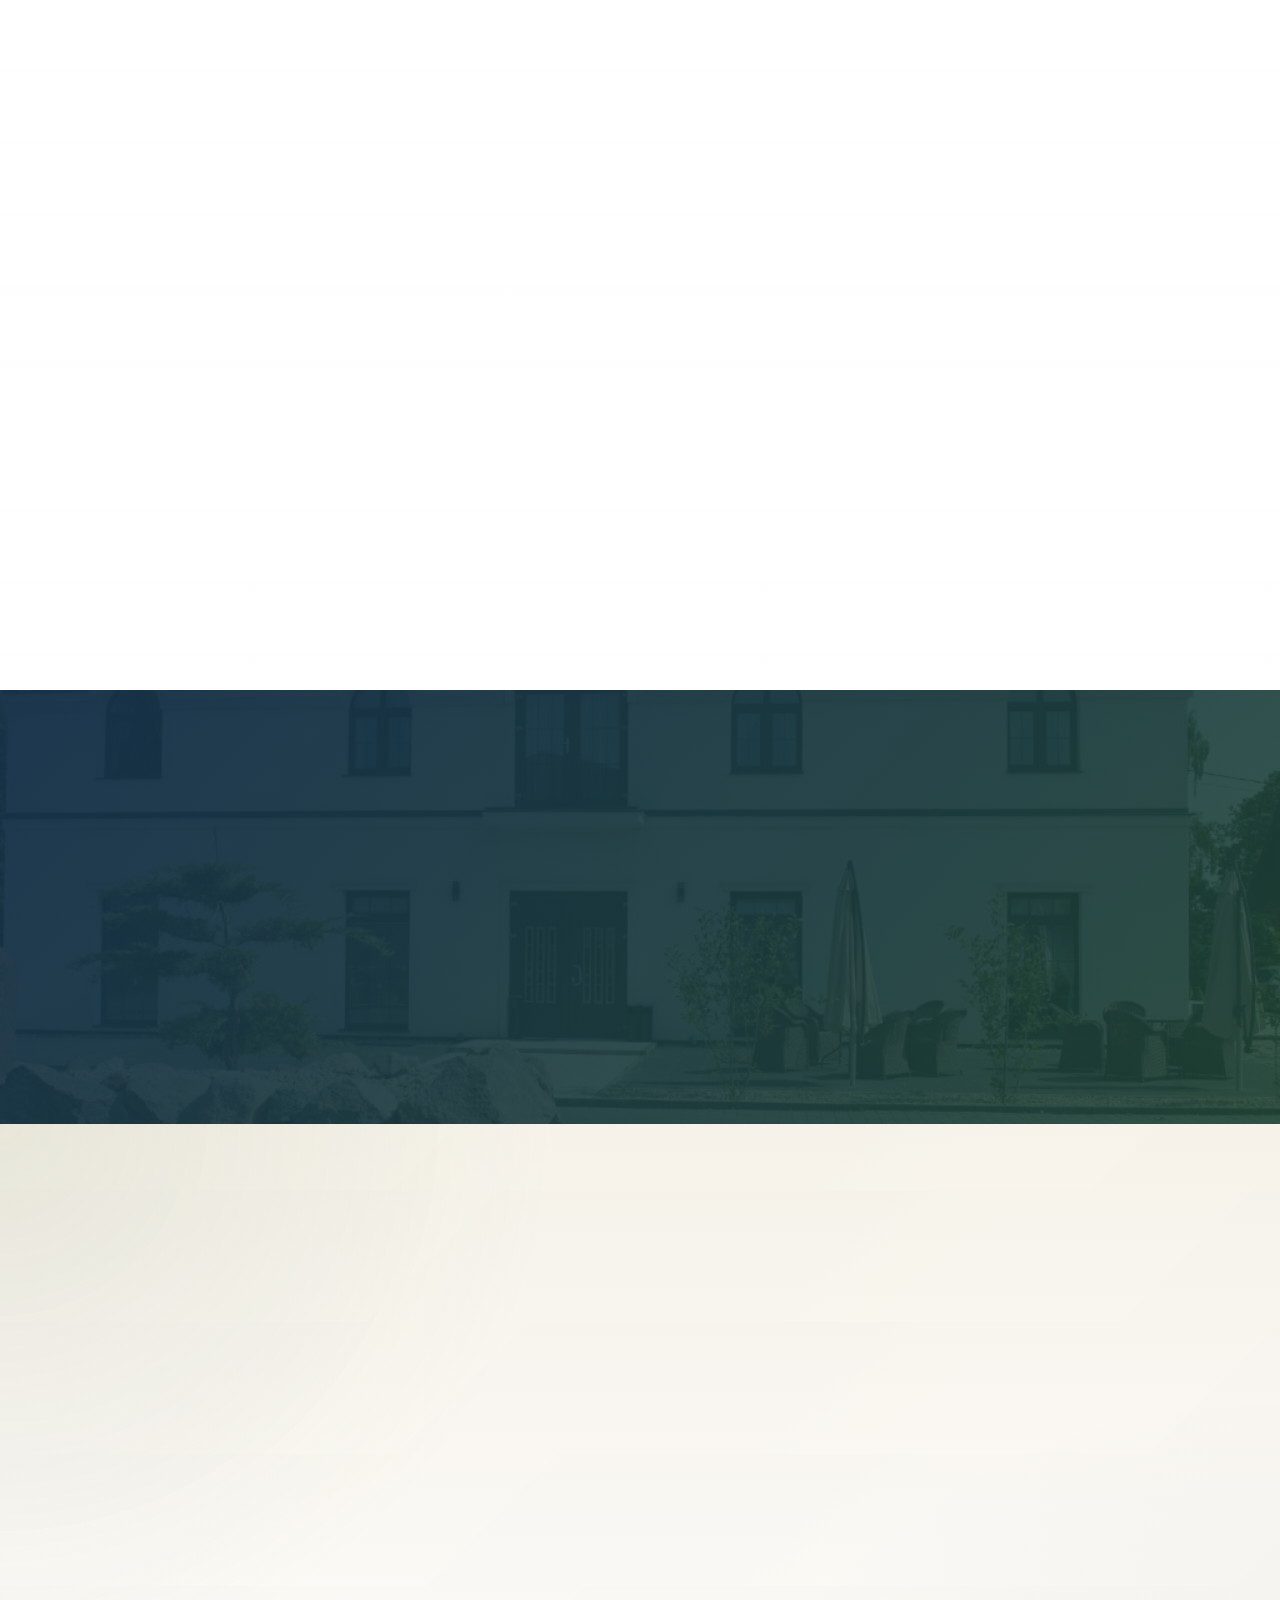
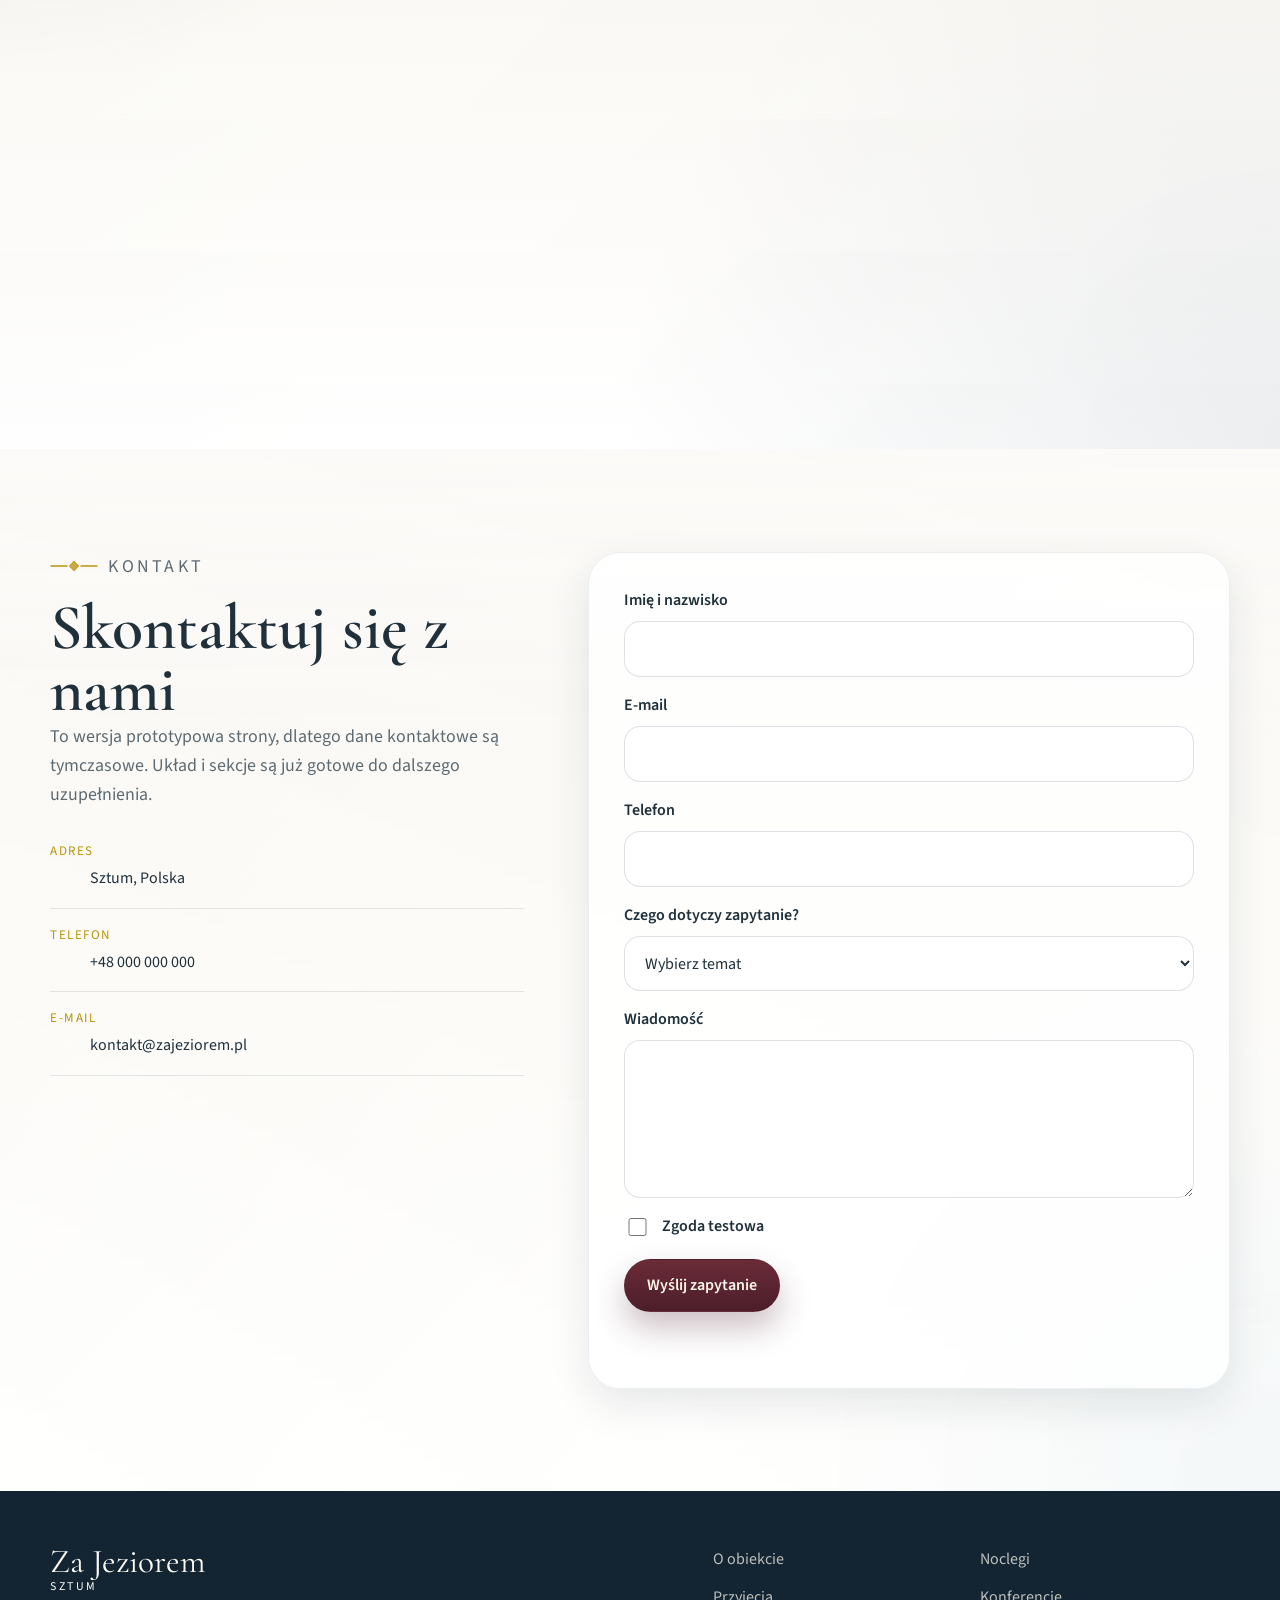
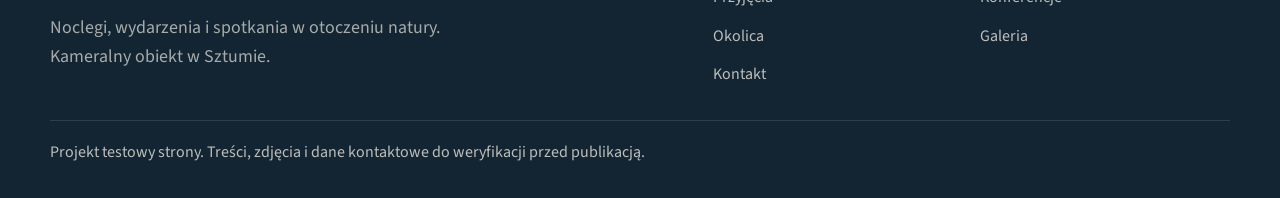
==== commit 70315434: ",. ' '" ====
--- a/index.html
+++ b/index.html
@@ -8,7 +8,7 @@
   <link rel="preconnect" href="https://fonts.googleapis.com">
   <link rel="preconnect" href="https://fonts.gstatic.com" crossorigin>
   <link href="https://fonts.googleapis.com/css2?family=Cormorant+Garamond:wght@400;500;600;700&family=Source+Sans+3:wght@400;500;600;700&display=swap" rel="stylesheet">
-  <link rel="stylesheet" href="styles.css?v=2026-05-11-1">
+  <link rel="stylesheet" href="styles.css?v=2026-05-12-2">
 </head>
 <body class="hero-showcase-off">
   <a class="skip-link" href="#main-content" data-content="site.skipLink"></a>
@@ -22,9 +22,7 @@
   <header class="site-header" id="site-header" data-section-label="HEADER" data-guide-key="header">
     <div class="shell site-header__inner">
       <a class="brand" href="#top" data-aria-label-content="site.brand.ariaLabel">
-        <span class="brand__badge">
-          <img class="brand__logo" data-image-src="site.brand.logo.src" data-image-alt="site.brand.logo.alt" loading="eager">
-        </span>
+        <span class="brand__name" data-content="site.brand.name"></span>
         <span class="brand__place" data-content="site.brand.place"></span>
       </a>
 
@@ -546,9 +544,7 @@
     <div class="shell site-footer__grid">
       <div>
         <a class="brand brand--footer" href="#top">
-          <span class="brand__badge">
-            <img class="brand__logo" data-image-src="site.brand.logo.src" data-image-alt="site.brand.logo.alt" loading="lazy">
-          </span>
+          <span class="brand__name" data-content="site.brand.name"></span>
           <span class="brand__place" data-content="site.brand.place"></span>
         </a>
         <p class="site-footer__copy" data-content="footer.copy"></p>
@@ -583,6 +579,6 @@
     <img class="lightbox__image" src="" alt="">
   </div>
 
-  <script src="script.js?v=2026-05-11-1"></script>
+  <script src="script.js?v=2026-05-12-2"></script>
 </body>
 </html>
--- a/styles.css
+++ b/styles.css
@@ -340,52 +340,33 @@
 
 .brand {
   display: inline-grid;
-  gap: 0.38rem;
+  gap: 0.05rem;
   position: relative;
   z-index: 10;
 }
 
-.brand__badge {
-  display: inline-flex;
-  align-items: center;
-  justify-content: center;
-  padding: 0.42rem 0.7rem;
-  border-radius: 1.2rem;
-  background:
-    linear-gradient(180deg, rgba(255, 253, 249, 0.95), rgba(242, 234, 220, 0.86));
-  border: 1px solid rgba(201, 168, 76, 0.32);
-  box-shadow:
-    0 12px 28px rgba(14, 22, 30, 0.18),
-    inset 0 1px 0 rgba(255, 255, 255, 0.52);
-  backdrop-filter: blur(10px);
-}
-
-.brand__logo {
-  width: clamp(7.75rem, 10vw, 10.75rem);
-  max-width: 10.75rem;
-  filter: drop-shadow(0 6px 12px rgba(44, 16, 24, 0.14));
+.brand__name {
+  font-family: var(--font-heading);
+  font-size: clamp(1.9rem, 2.6vw, 2.5rem);
+  line-height: 0.92;
+  color: var(--color-paper);
+  white-space: nowrap;
 }
 
 .brand__place {
   font-size: 0.74rem;
   letter-spacing: 0.22em;
   text-transform: uppercase;
-  color: rgba(246, 242, 234, 0.82);
-  padding-left: 0.5rem;
-}
-
+  color: rgba(246, 242, 234, 0.7);
+}
+
+.site-header.is-scrolled .brand__name,
 .site-header.is-scrolled .site-nav a:not(.nav-cta) {
   color: var(--color-lake);
 }
 
-.site-header.is-scrolled .brand__badge {
-  background:
-    linear-gradient(180deg, rgba(255, 253, 249, 0.98), rgba(245, 238, 226, 0.94));
-  box-shadow: 0 10px 24px rgba(14, 22, 30, 0.12);
-}
-
 .site-header.is-scrolled .brand__place {
-  color: rgba(75, 30, 42, 0.7);
+  color: rgba(22, 49, 74, 0.66);
 }
 
 .site-nav {
@@ -1276,7 +1257,7 @@
   color: var(--color-paper);
   background:
     linear-gradient(135deg, rgba(22, 49, 74, 0.95), rgba(31, 67, 52, 0.88)),
-    url("media/front.jpg") center/cover no-repeat;
+    url("media-wp/front.jpg") center/cover no-repeat;
 }
 
 .cta-band__inner {
@@ -1479,15 +1460,9 @@
   align-items: start;
 }
 
-.brand--footer .brand__badge,
+.brand--footer .brand__name,
 .brand--footer .brand__place {
   color: var(--color-paper);
-}
-
-.brand--footer .brand__badge {
-  background:
-    linear-gradient(180deg, rgba(255, 252, 245, 0.98), rgba(242, 234, 220, 0.92));
-  box-shadow: 0 12px 24px rgba(0, 0, 0, 0.16);
 }
 
 .site-footer__copy {
@@ -2251,13 +2226,13 @@
 }
 
 @media (max-width: 430px) {
-  .brand__logo {
-    width: 8.4rem;
+  .brand__name {
+    font-size: clamp(1.65rem, 8.6vw, 2rem);
   }
 
   .brand__place {
-    font-size: 0.68rem;
-    letter-spacing: 0.24em;
+    font-size: 0.94rem;
+    letter-spacing: 0.28em;
   }
 
   .site-header__inner {
@@ -2280,3 +2255,4 @@
 body.hero-showcase-off .hero-showcase {
   display: none;
 }
+
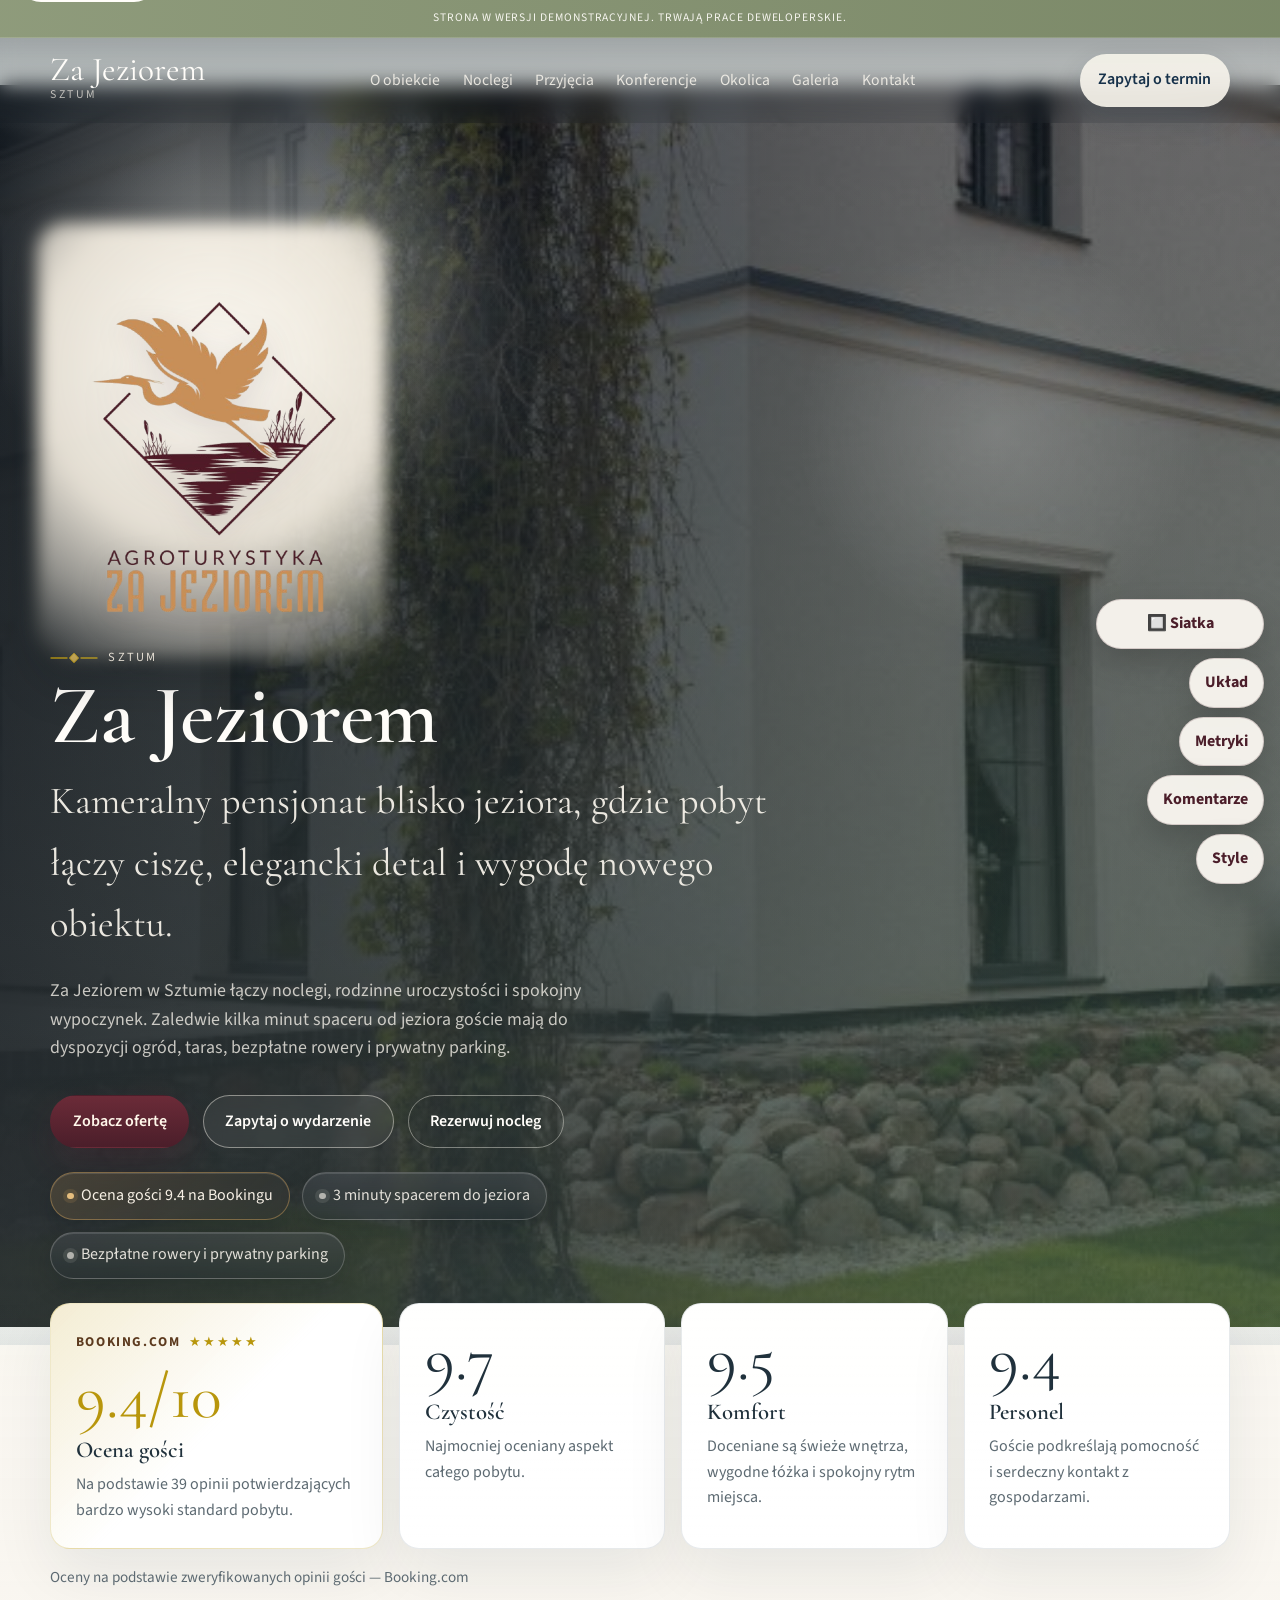
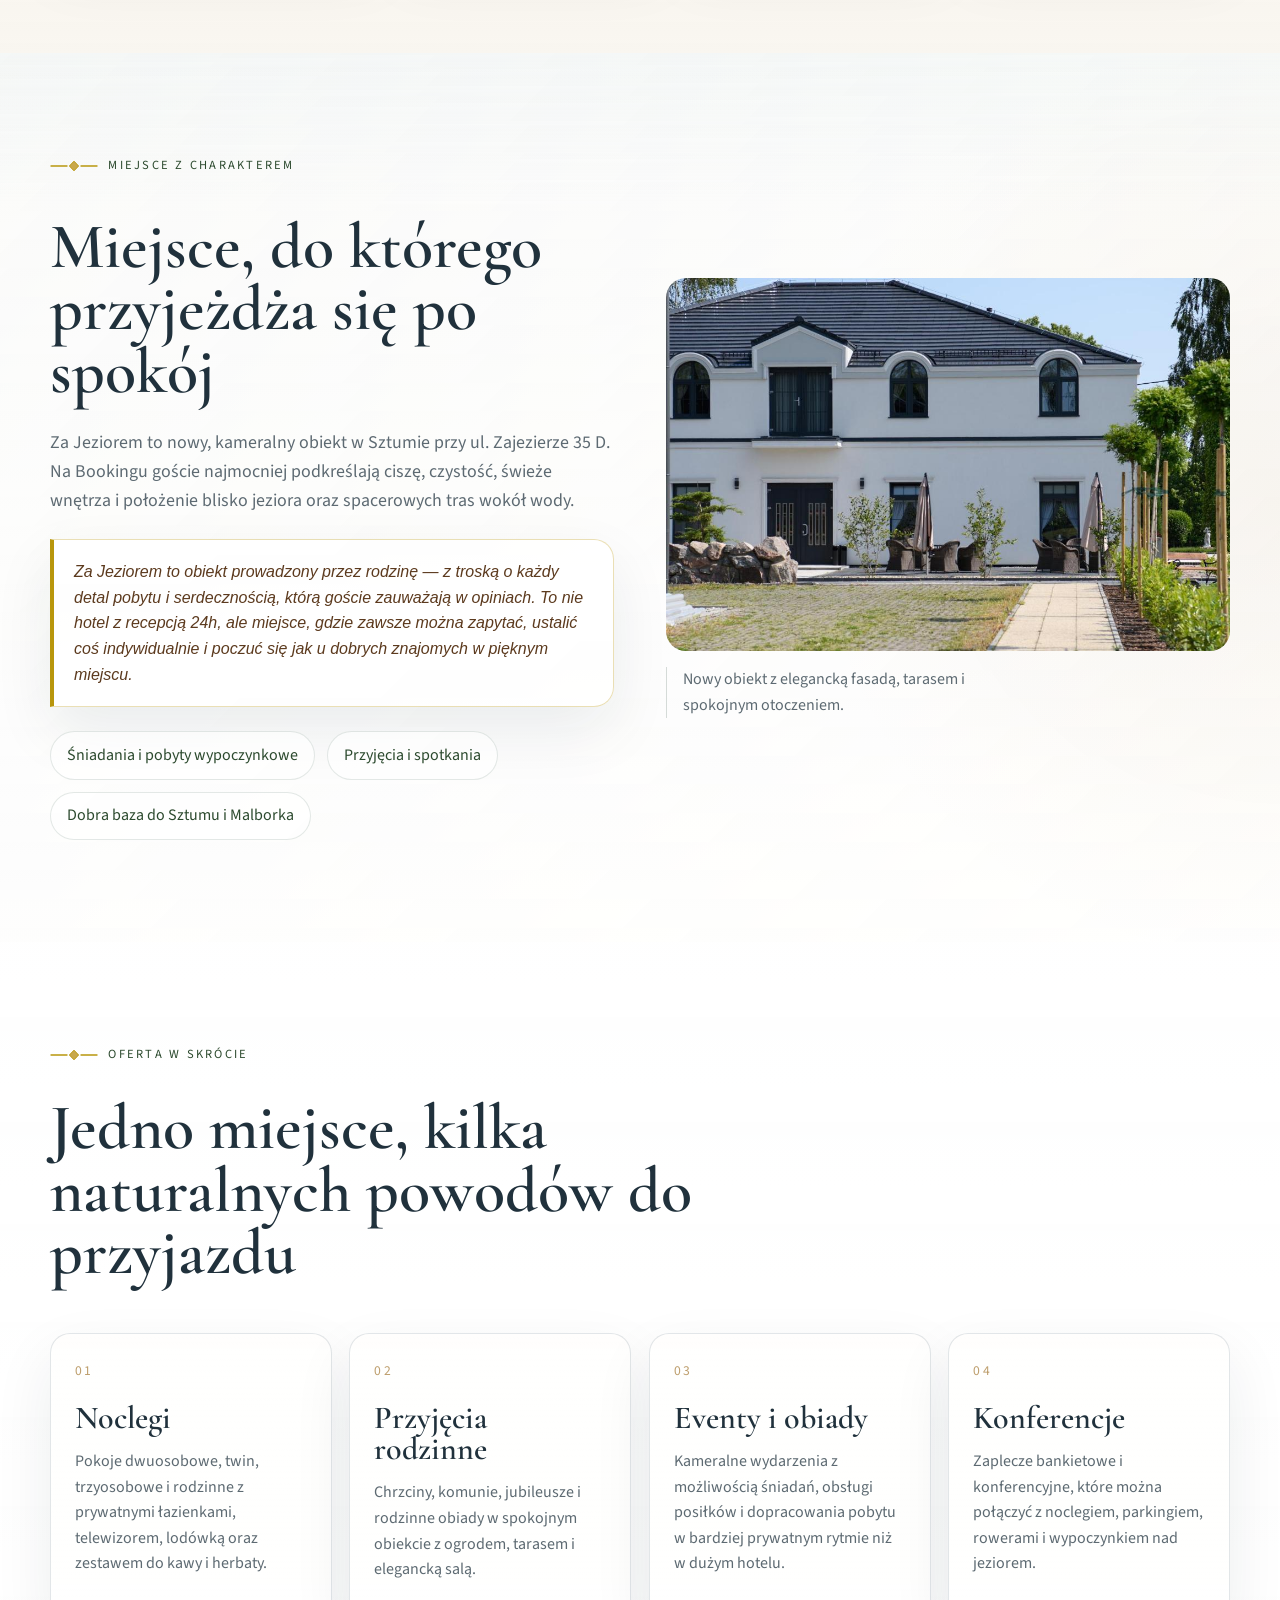
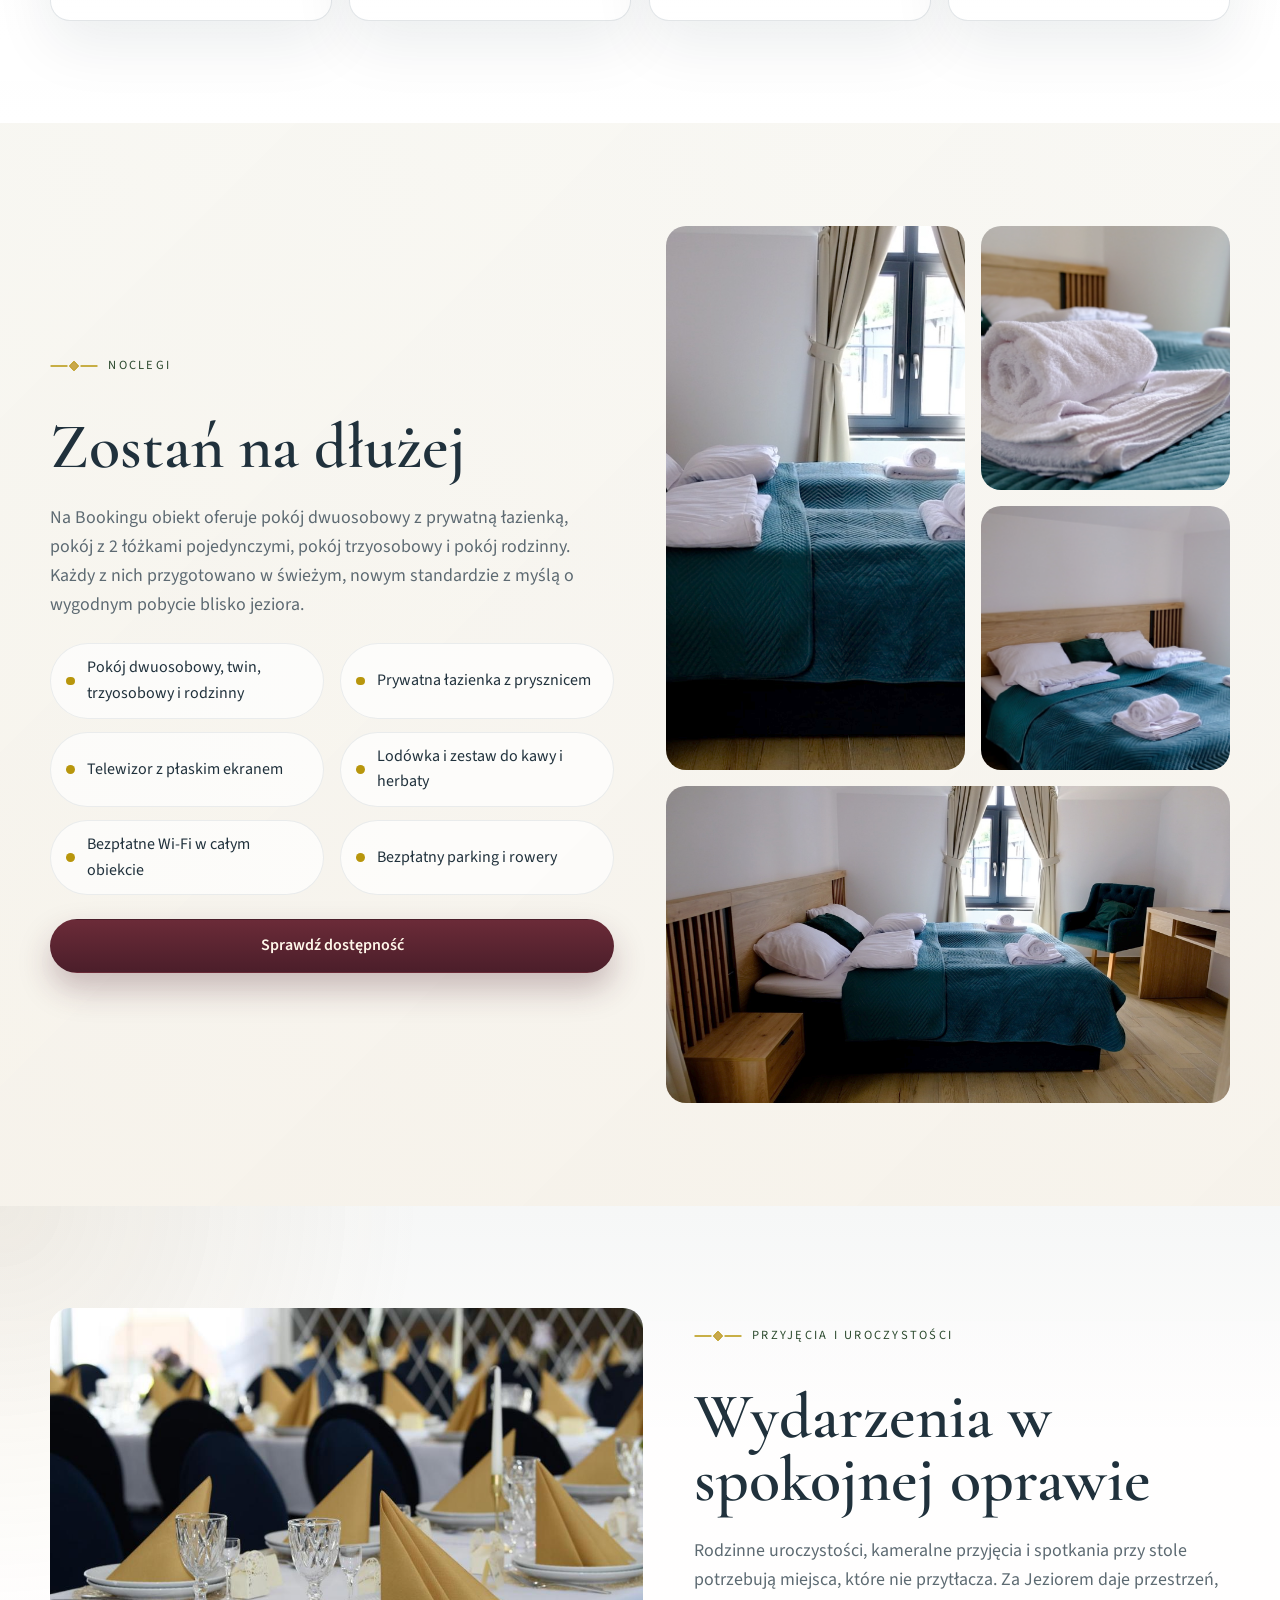
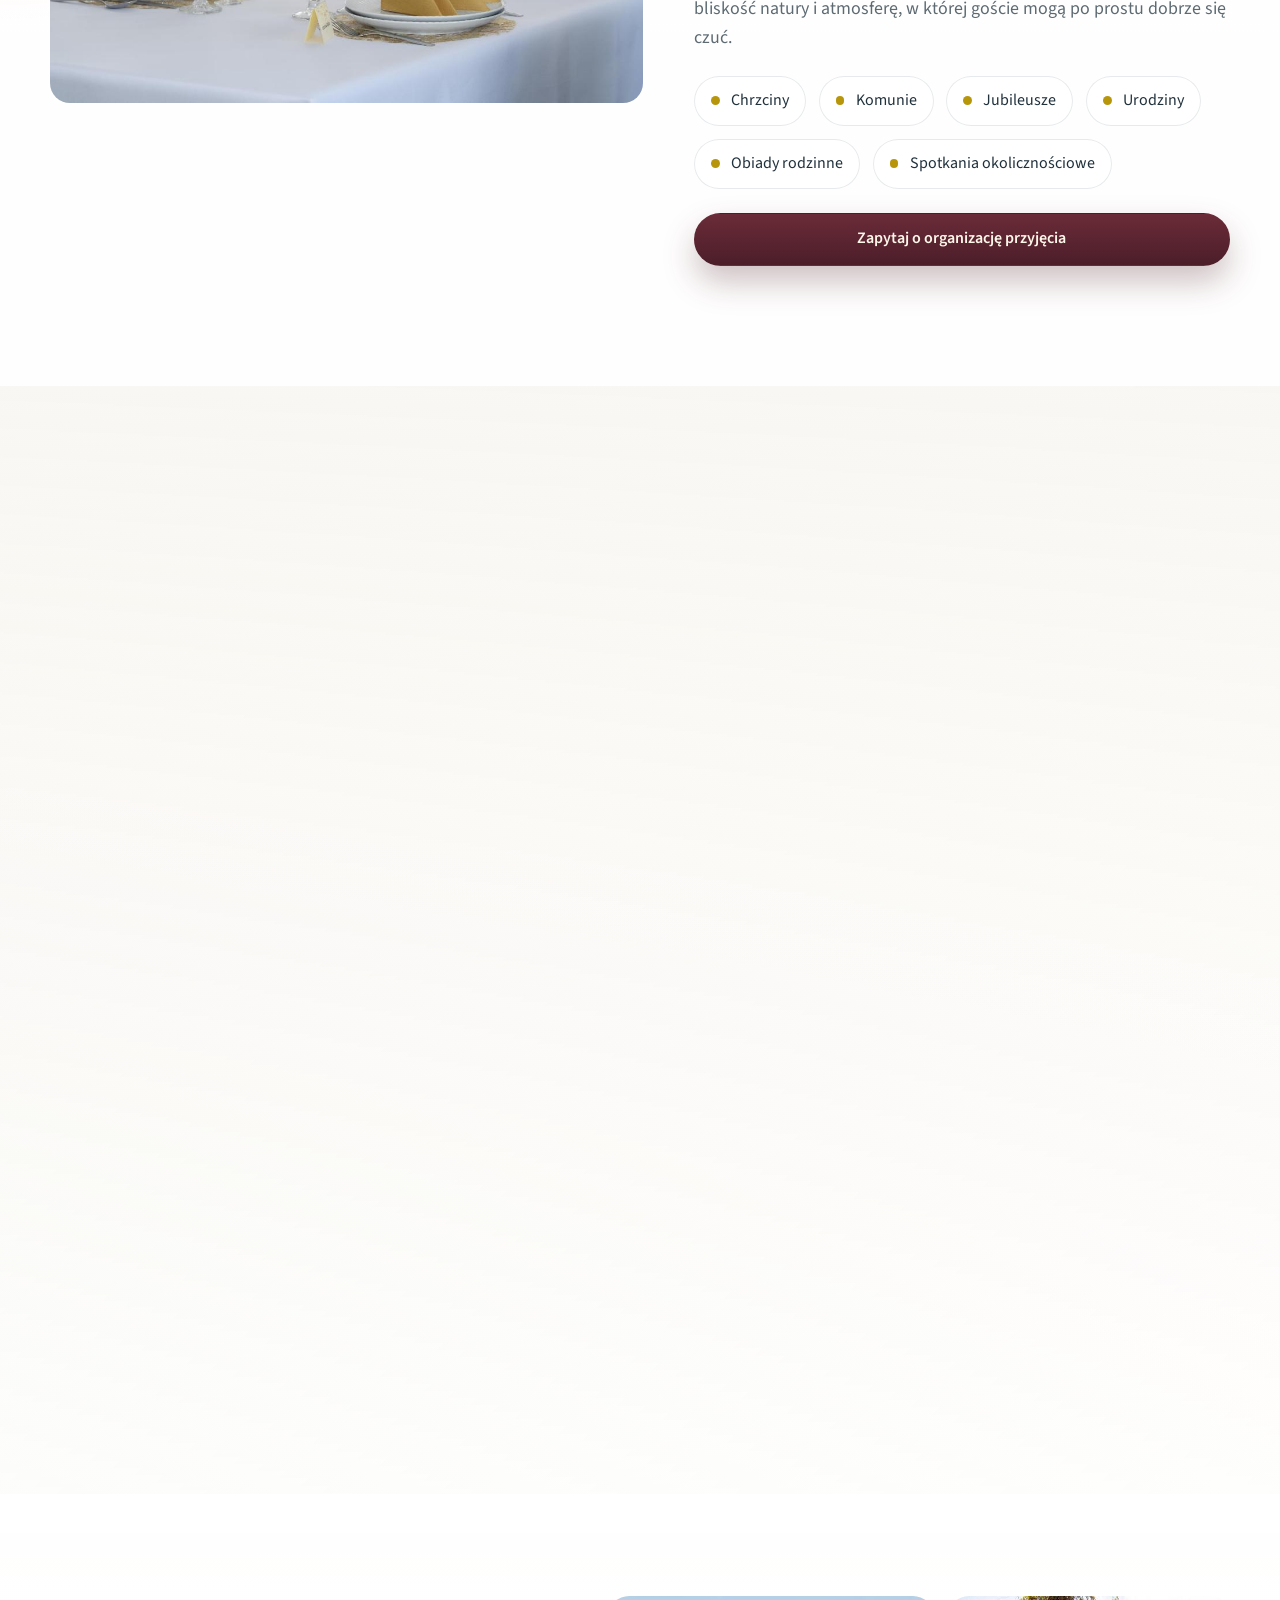
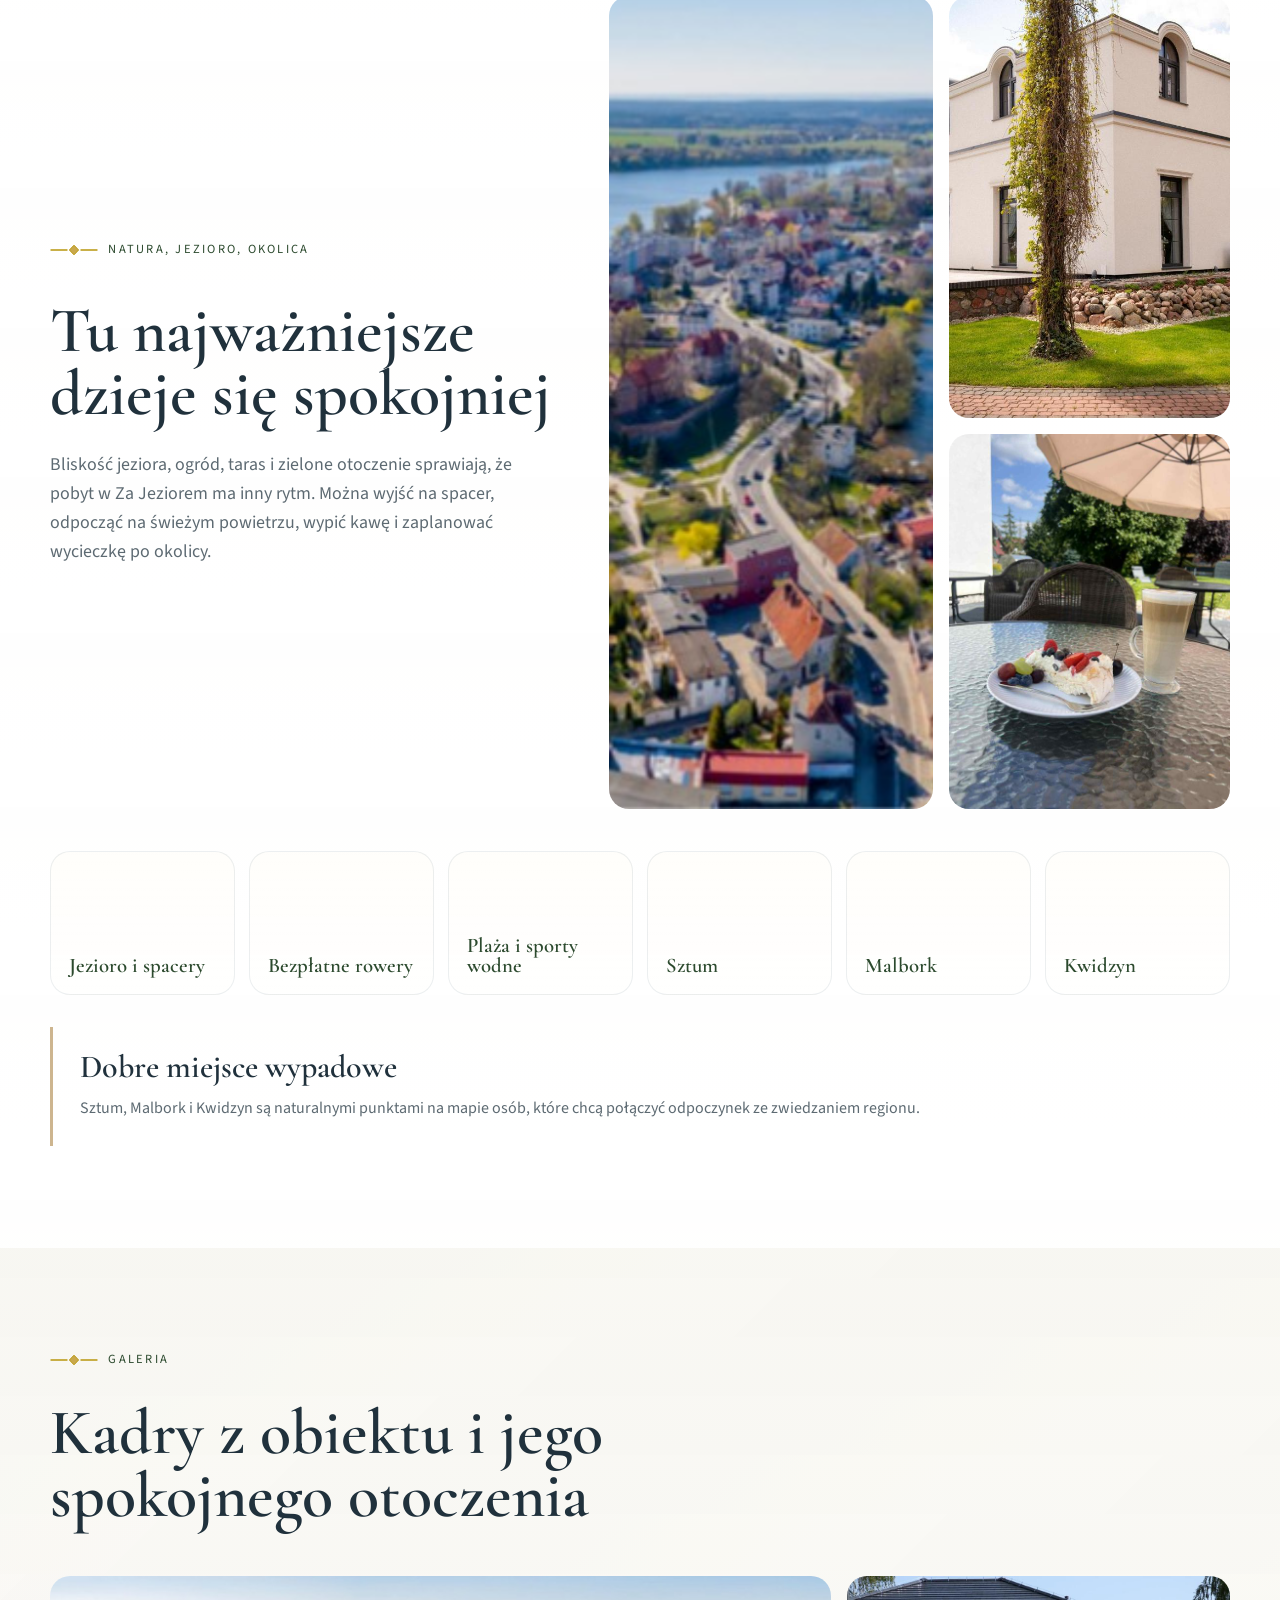
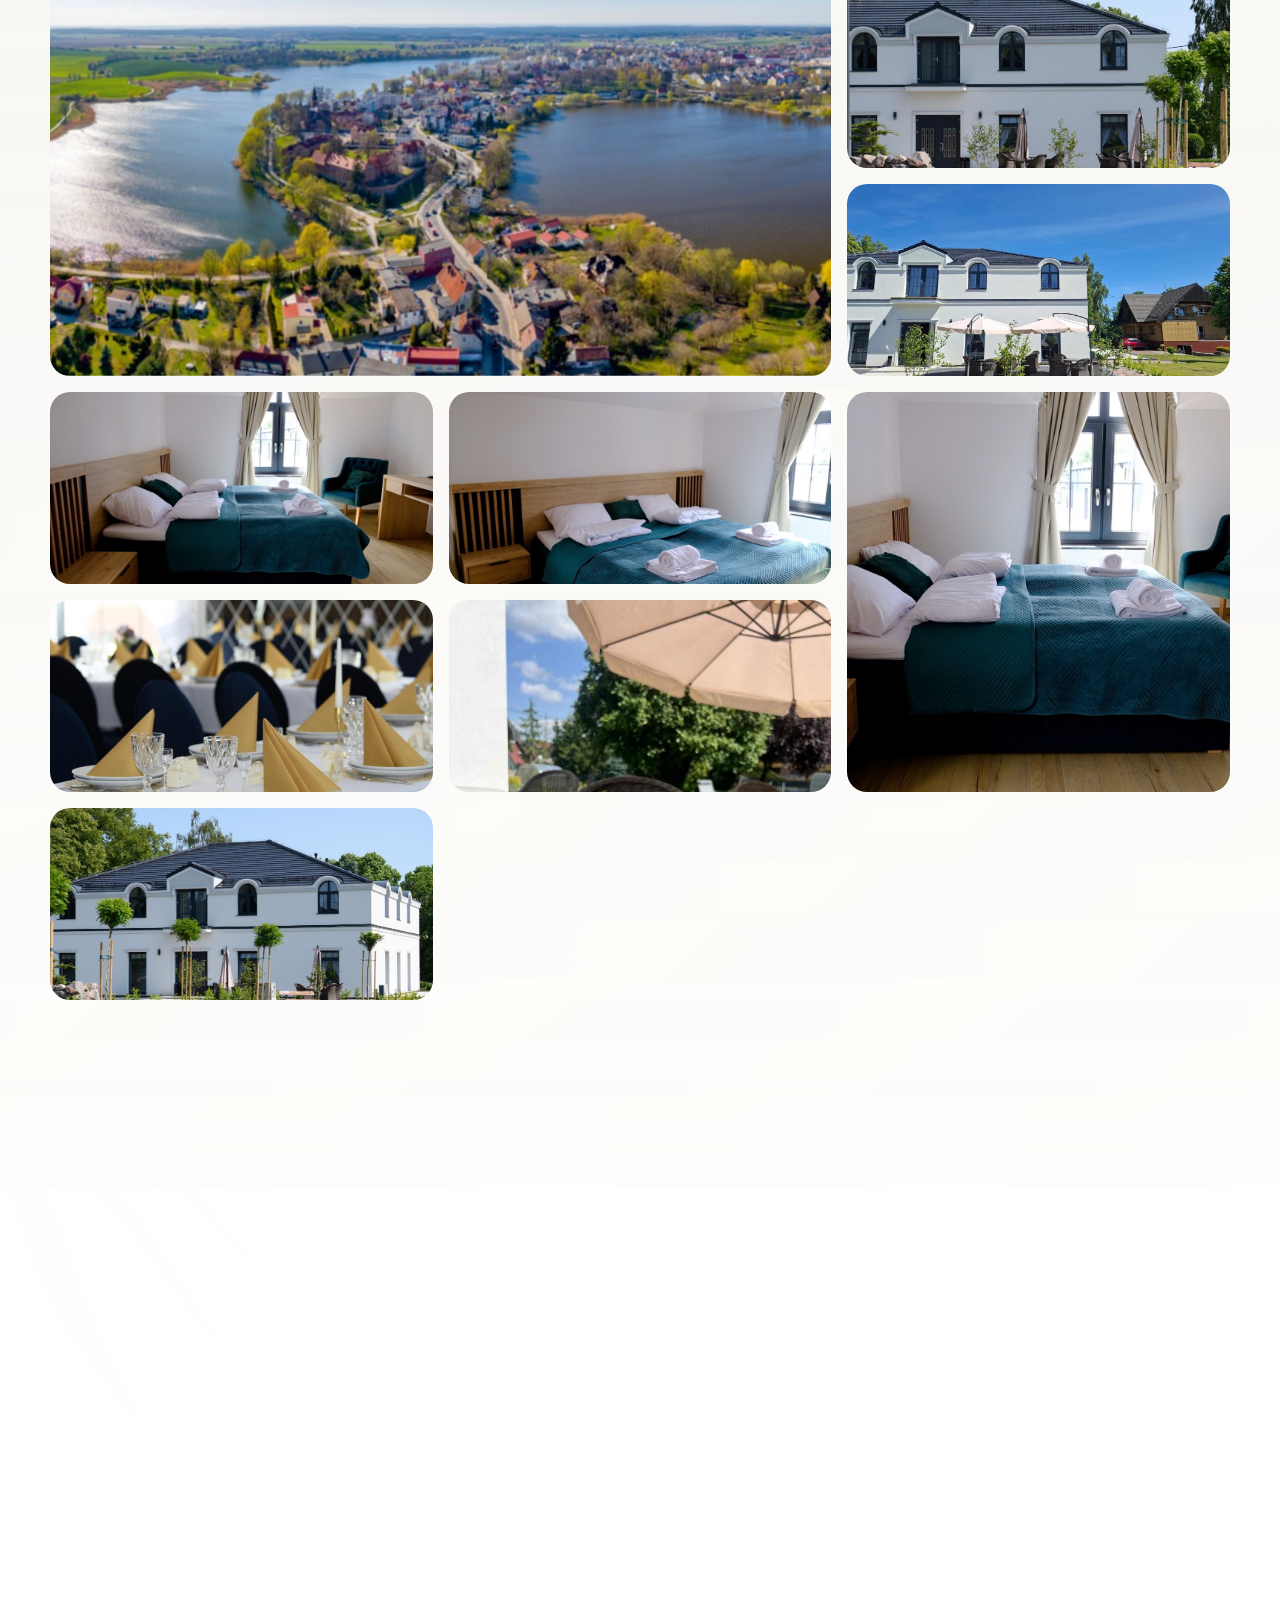
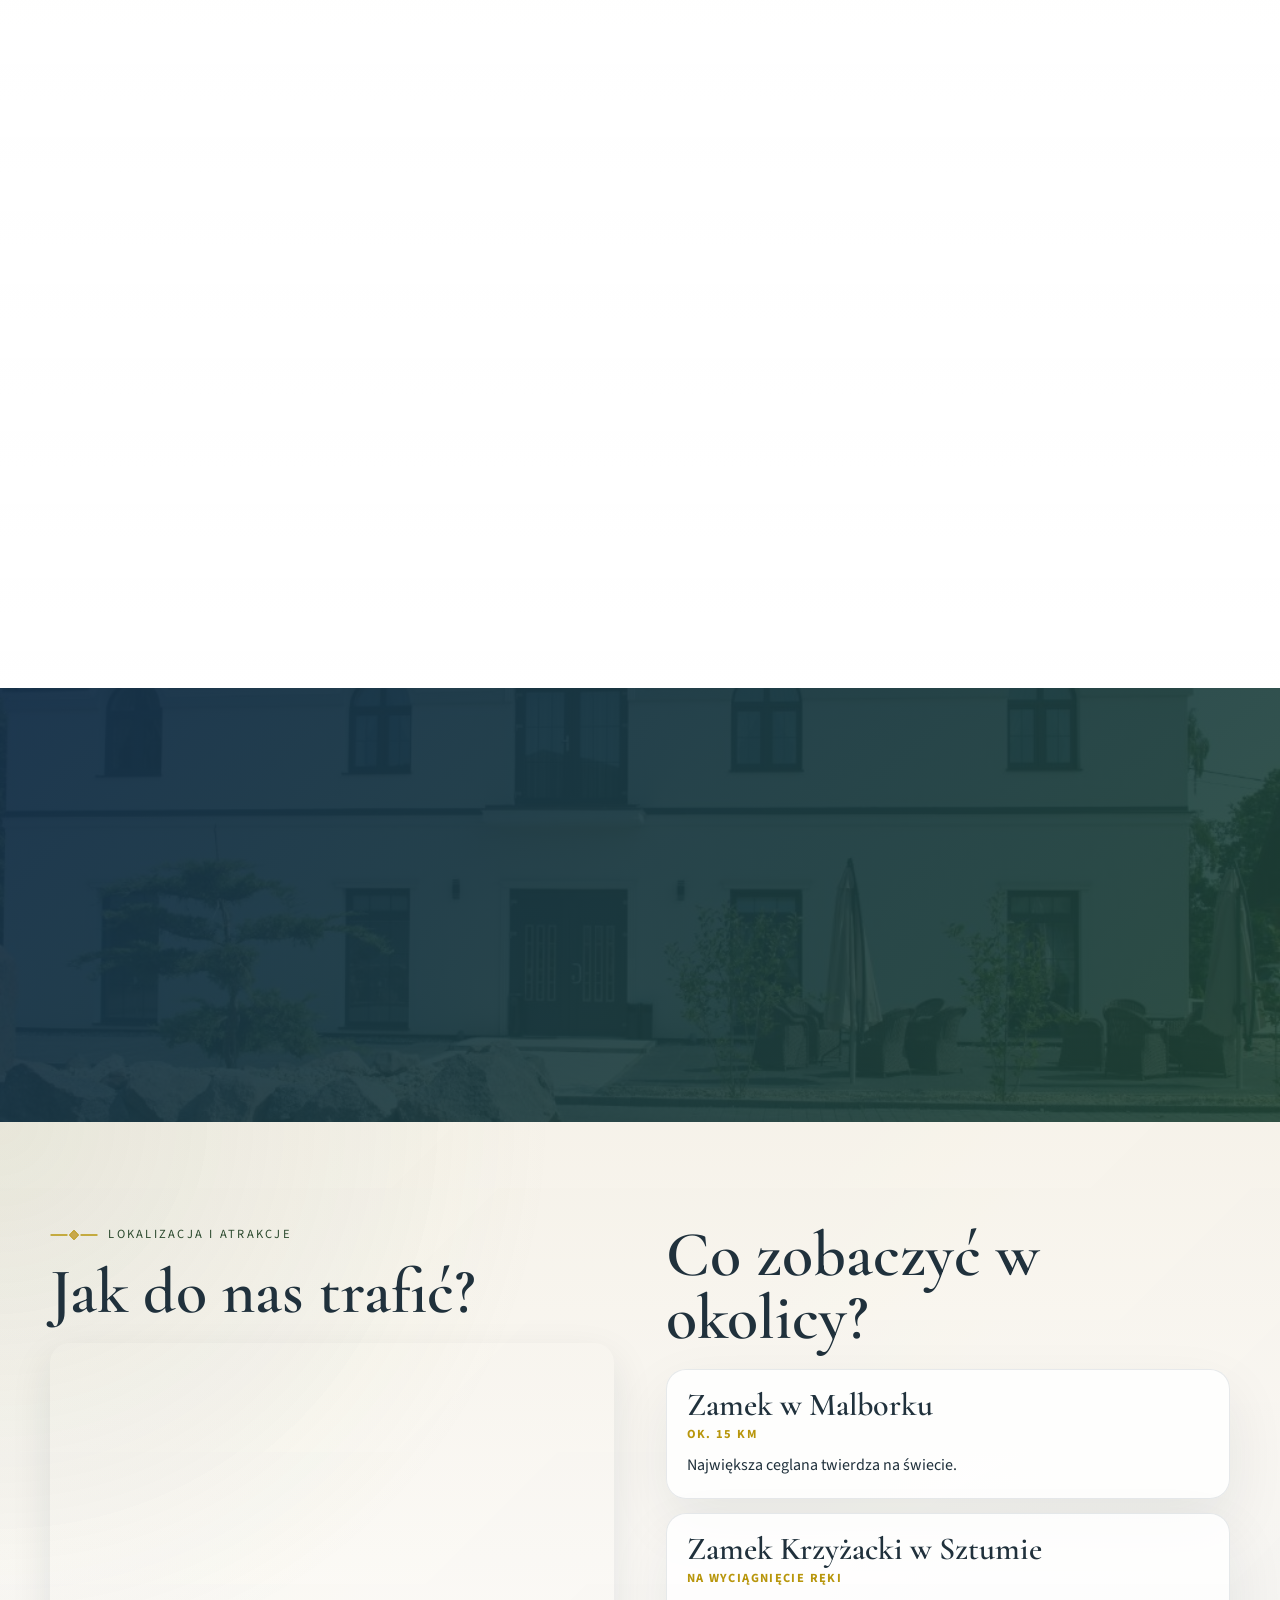
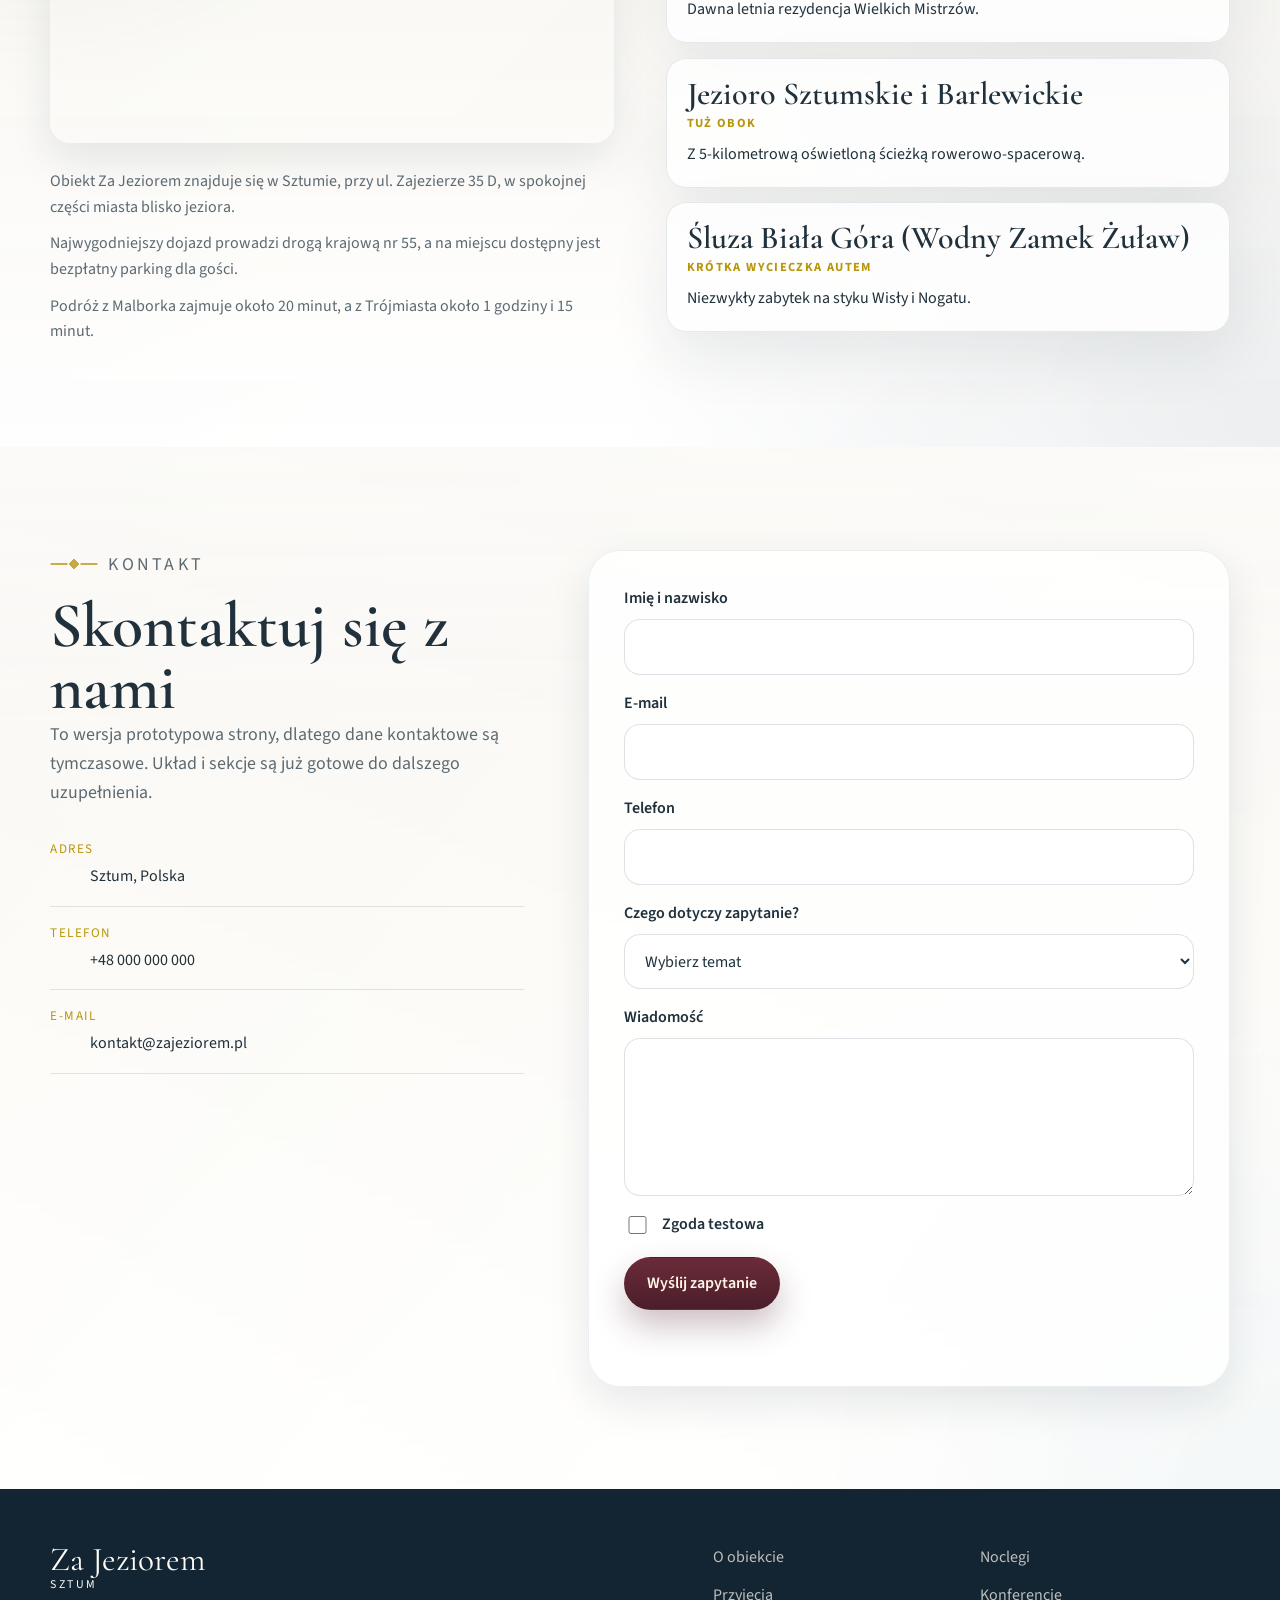
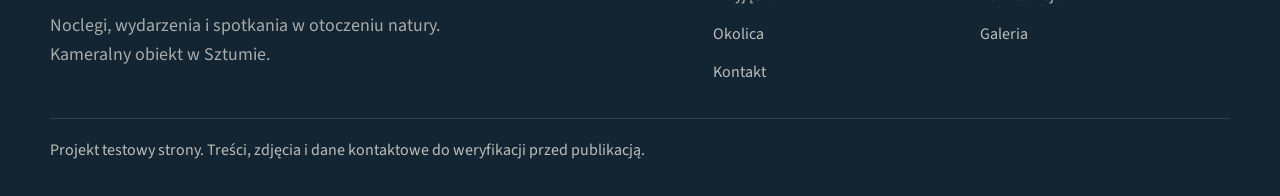
==== commit ab1d389a: "zmiany na sttronie poprawki itp" ====
--- a/index.html
+++ b/index.html
@@ -8,7 +8,7 @@
   <link rel="preconnect" href="https://fonts.googleapis.com">
   <link rel="preconnect" href="https://fonts.gstatic.com" crossorigin>
   <link href="https://fonts.googleapis.com/css2?family=Cormorant+Garamond:wght@400;500;600;700&family=Source+Sans+3:wght@400;500;600;700&display=swap" rel="stylesheet">
-  <link rel="stylesheet" href="styles.css?v=2026-05-12-2">
+  <link rel="stylesheet" href="styles.css?v=2026-05-13-1">
 </head>
 <body class="hero-showcase-off">
   <a class="skip-link" href="#main-content" data-content="site.skipLink"></a>
@@ -579,6 +579,6 @@
     <img class="lightbox__image" src="" alt="">
   </div>
 
-  <script src="script.js?v=2026-05-12-2"></script>
+  <script src="script.js?v=2026-05-13-1"></script>
 </body>
 </html>
--- a/styles.css
+++ b/styles.css
@@ -317,7 +317,10 @@
   inset: var(--top-bar-height) 0 auto;
   z-index: 1000;
   padding: 1rem 0;
+  background: linear-gradient(180deg, rgba(16, 24, 32, 0.34), rgba(16, 24, 32, 0.12));
+  backdrop-filter: blur(10px);
   transition:
+    transform var(--transition),
     background-color var(--transition),
     box-shadow var(--transition),
     backdrop-filter var(--transition),
@@ -326,9 +329,13 @@
 
 .site-header.is-scrolled {
   padding: 0.7rem 0;
-  background: rgba(246, 242, 234, 0.86);
+  background: rgba(246, 242, 234, 0.92);
   backdrop-filter: blur(18px);
   box-shadow: 0 8px 28px rgba(24, 43, 57, 0.08);
+}
+
+.site-header.is-hidden {
+  transform: translateY(calc(-100% - 0.4rem));
 }
 
 .site-header__inner {
@@ -530,23 +537,35 @@
 }
 
 .hero__logo-badge {
+  position: relative;
   display: inline-flex;
   align-items: center;
   justify-content: center;
   padding: 0.9rem 1.1rem 0.85rem;
   border-radius: 1.75rem;
-  background:
-    linear-gradient(180deg, rgba(255, 252, 245, 0.94), rgba(242, 234, 220, 0.82));
-  border: 1px solid rgba(201, 168, 76, 0.34);
+  isolation: isolate;
+}
+
+.hero__logo-badge::before {
+  content: "";
+  position: absolute;
+  inset: 0;
+  border-radius: inherit;
+  background:
+    radial-gradient(circle at 50% 34%, rgba(255, 252, 245, 0.98) 0%, rgba(248, 241, 228, 0.9) 52%, rgba(248, 241, 228, 0.52) 76%, rgba(248, 241, 228, 0) 100%);
+  border: 1px solid rgba(201, 168, 76, 0.22);
   box-shadow:
-    0 22px 44px rgba(8, 14, 20, 0.22),
+    0 22px 44px rgba(8, 14, 20, 0.2),
     inset 0 1px 0 rgba(255, 255, 255, 0.68);
-  backdrop-filter: blur(12px);
+  filter: blur(8px);
+  transform: scale(1.08);
+  z-index: -1;
 }
 
 .hero__logo {
   width: min(100%, 18rem);
   max-width: 18rem;
+  position: relative;
   filter: drop-shadow(0 8px 16px rgba(44, 16, 24, 0.12));
 }
 
